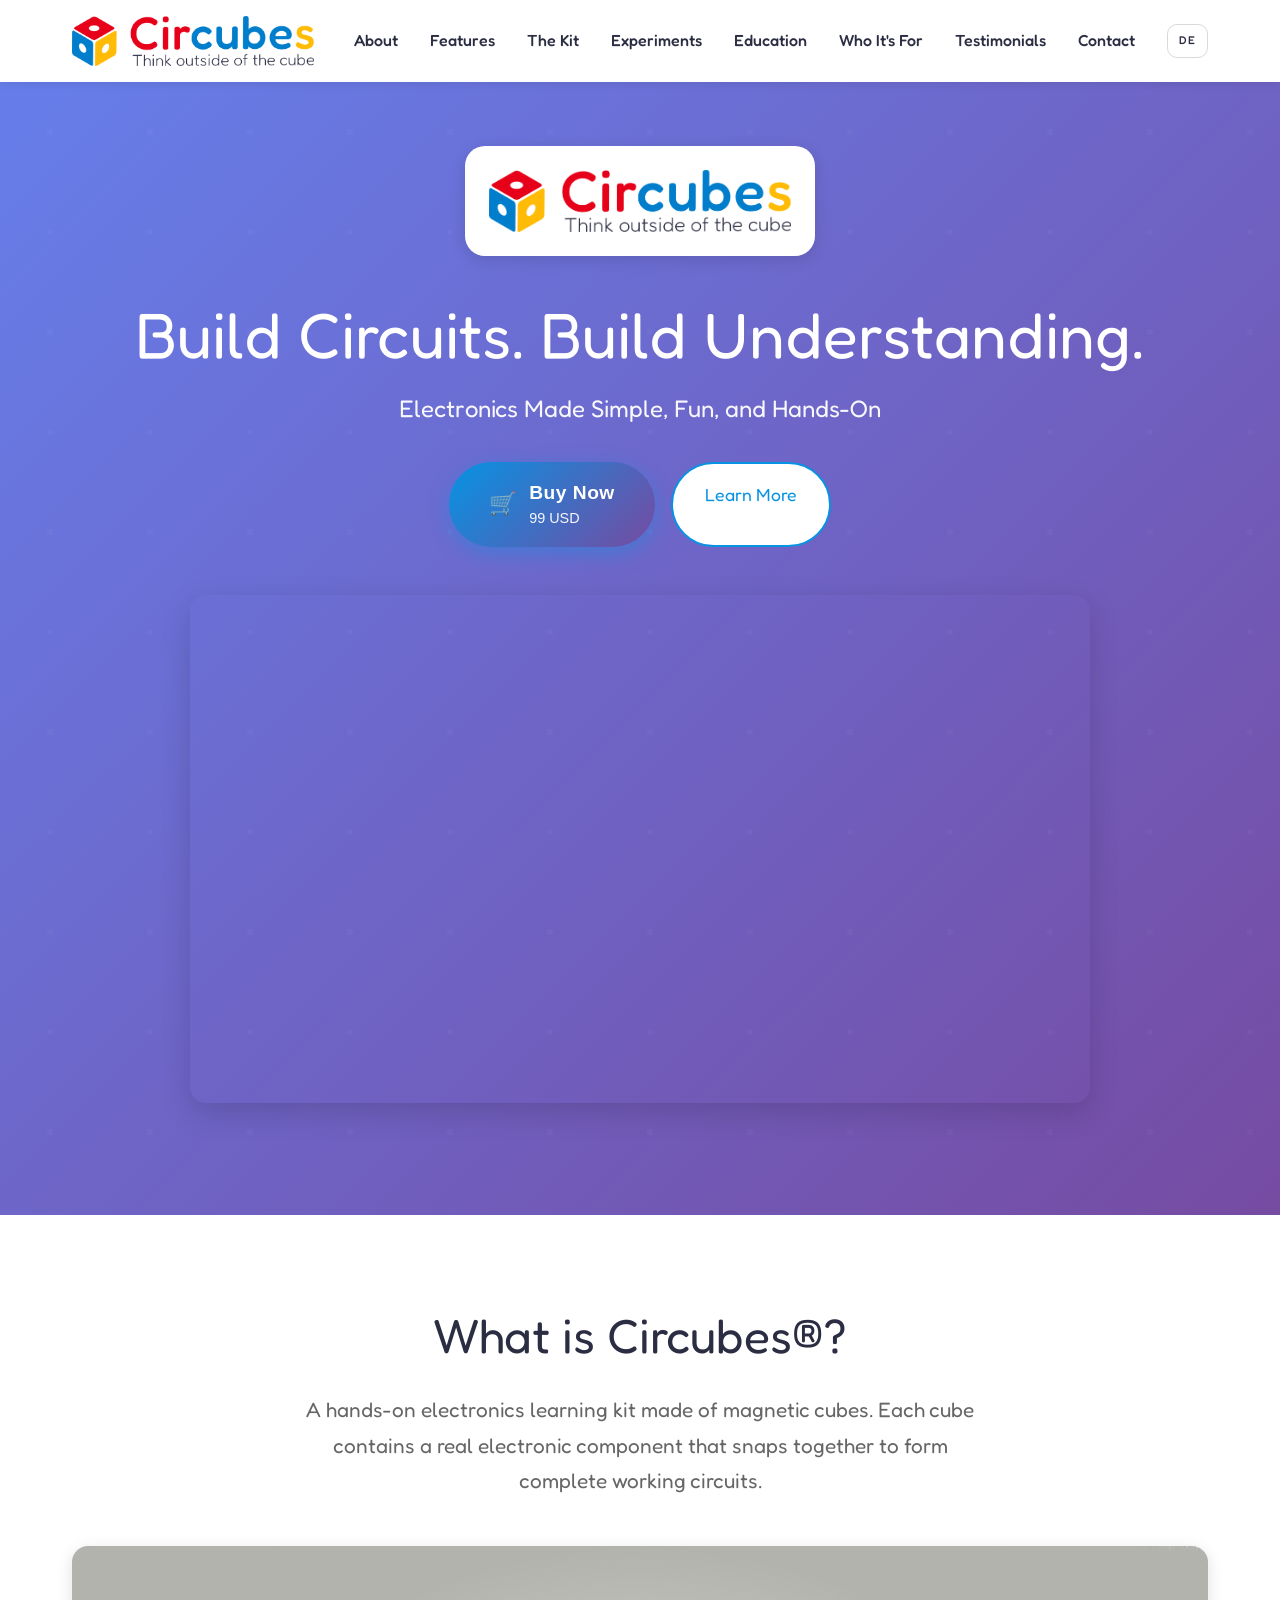
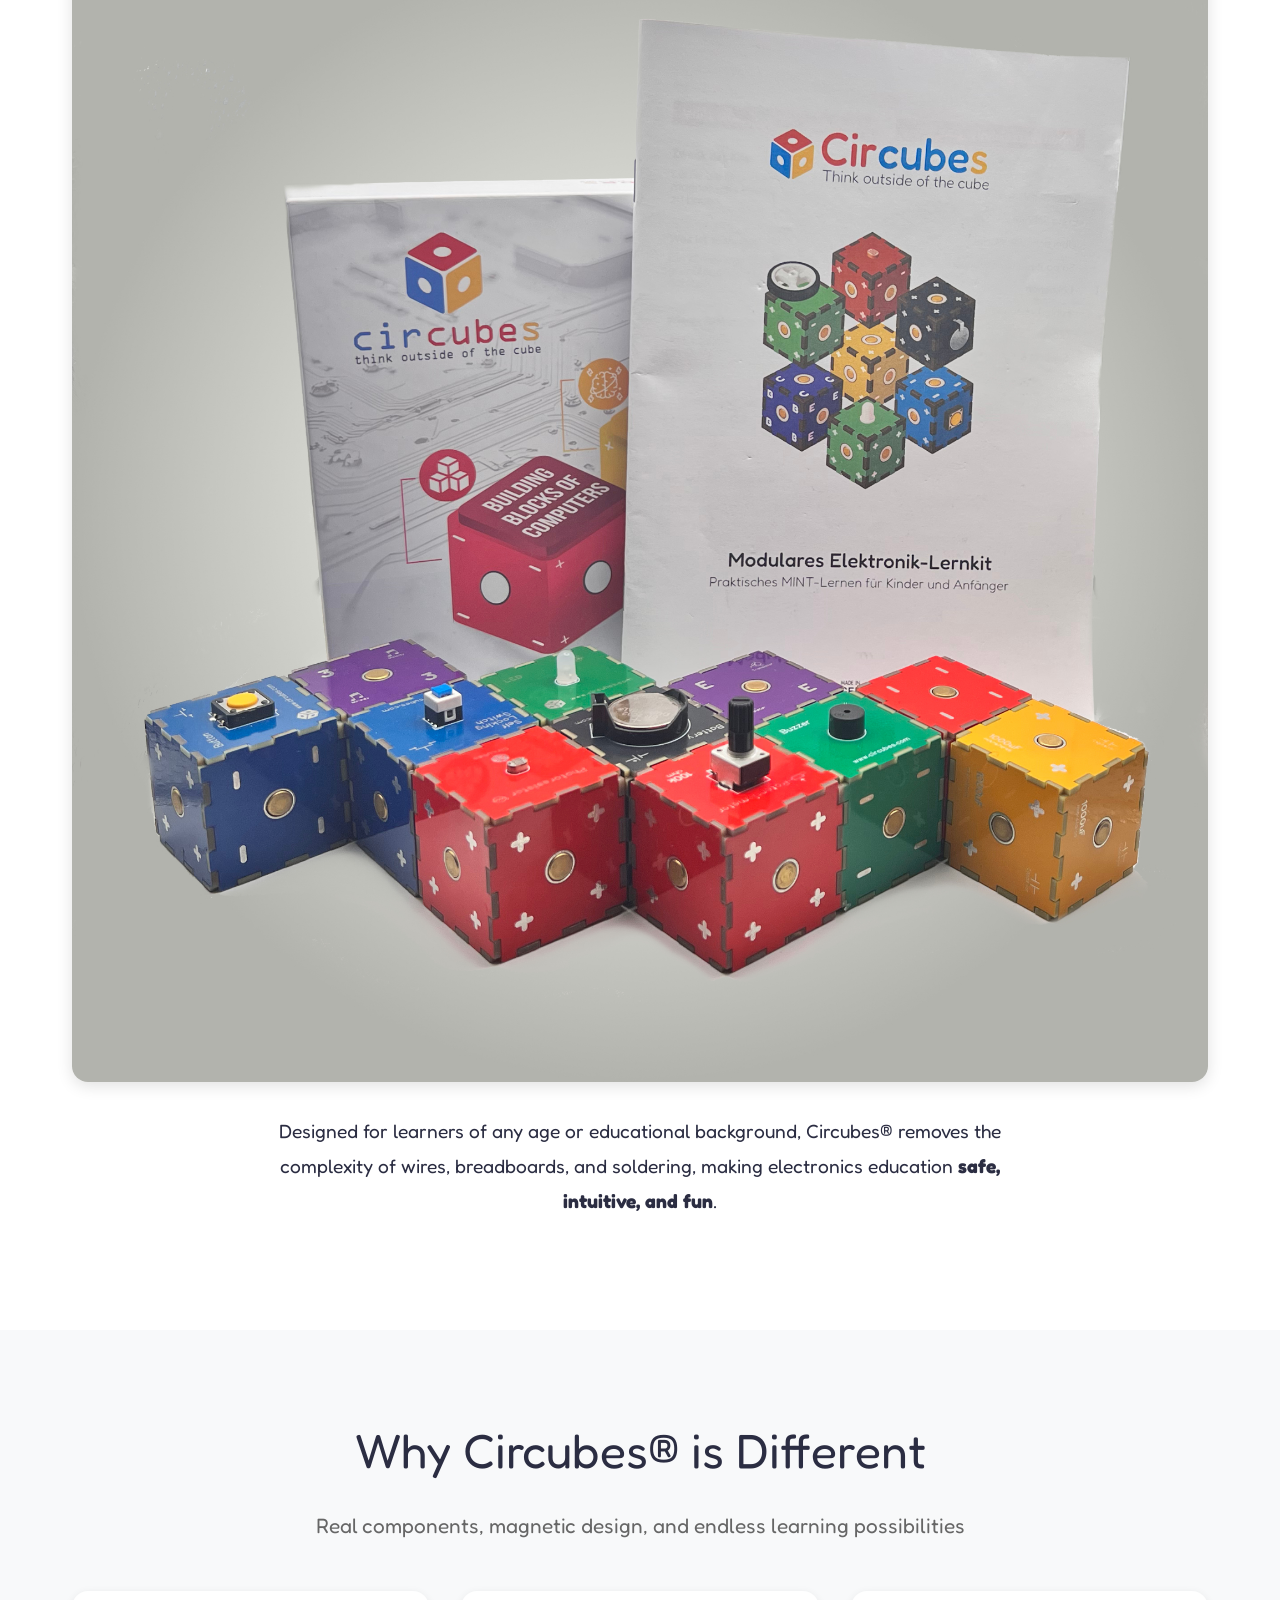
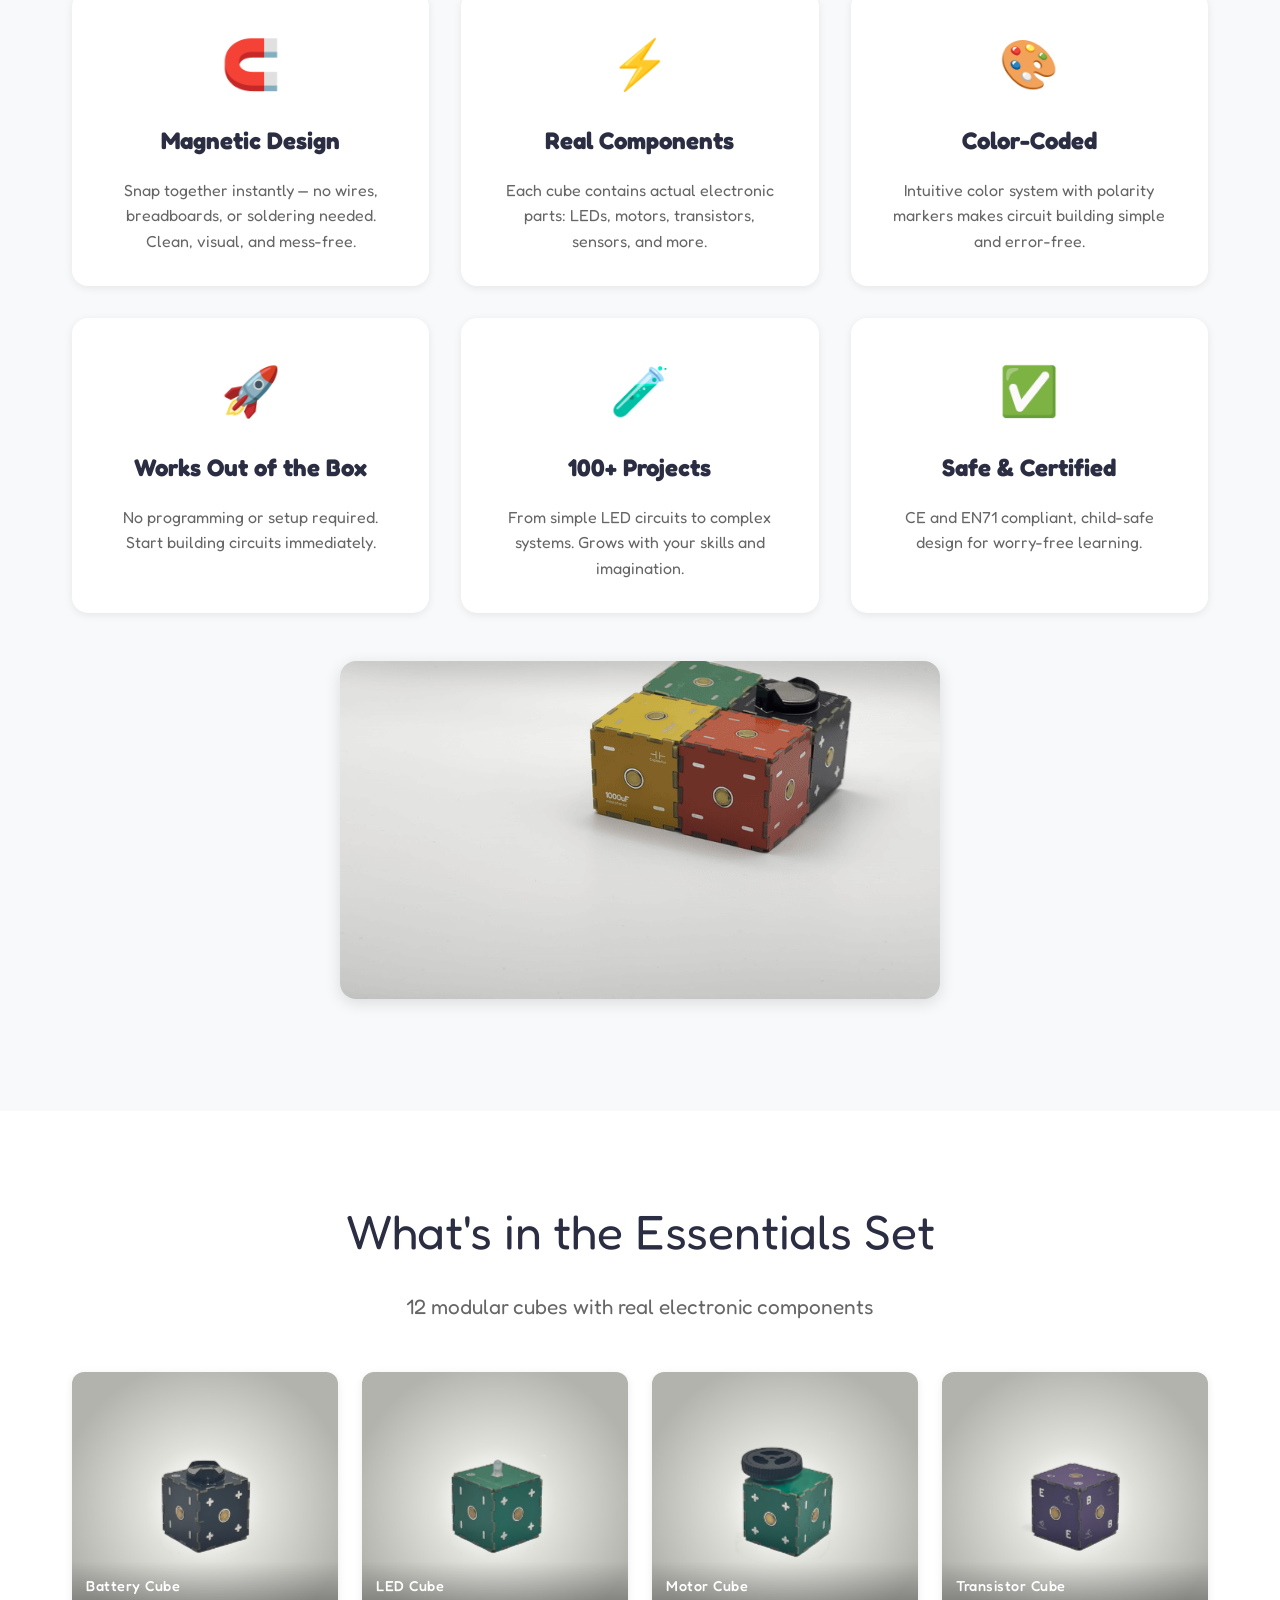
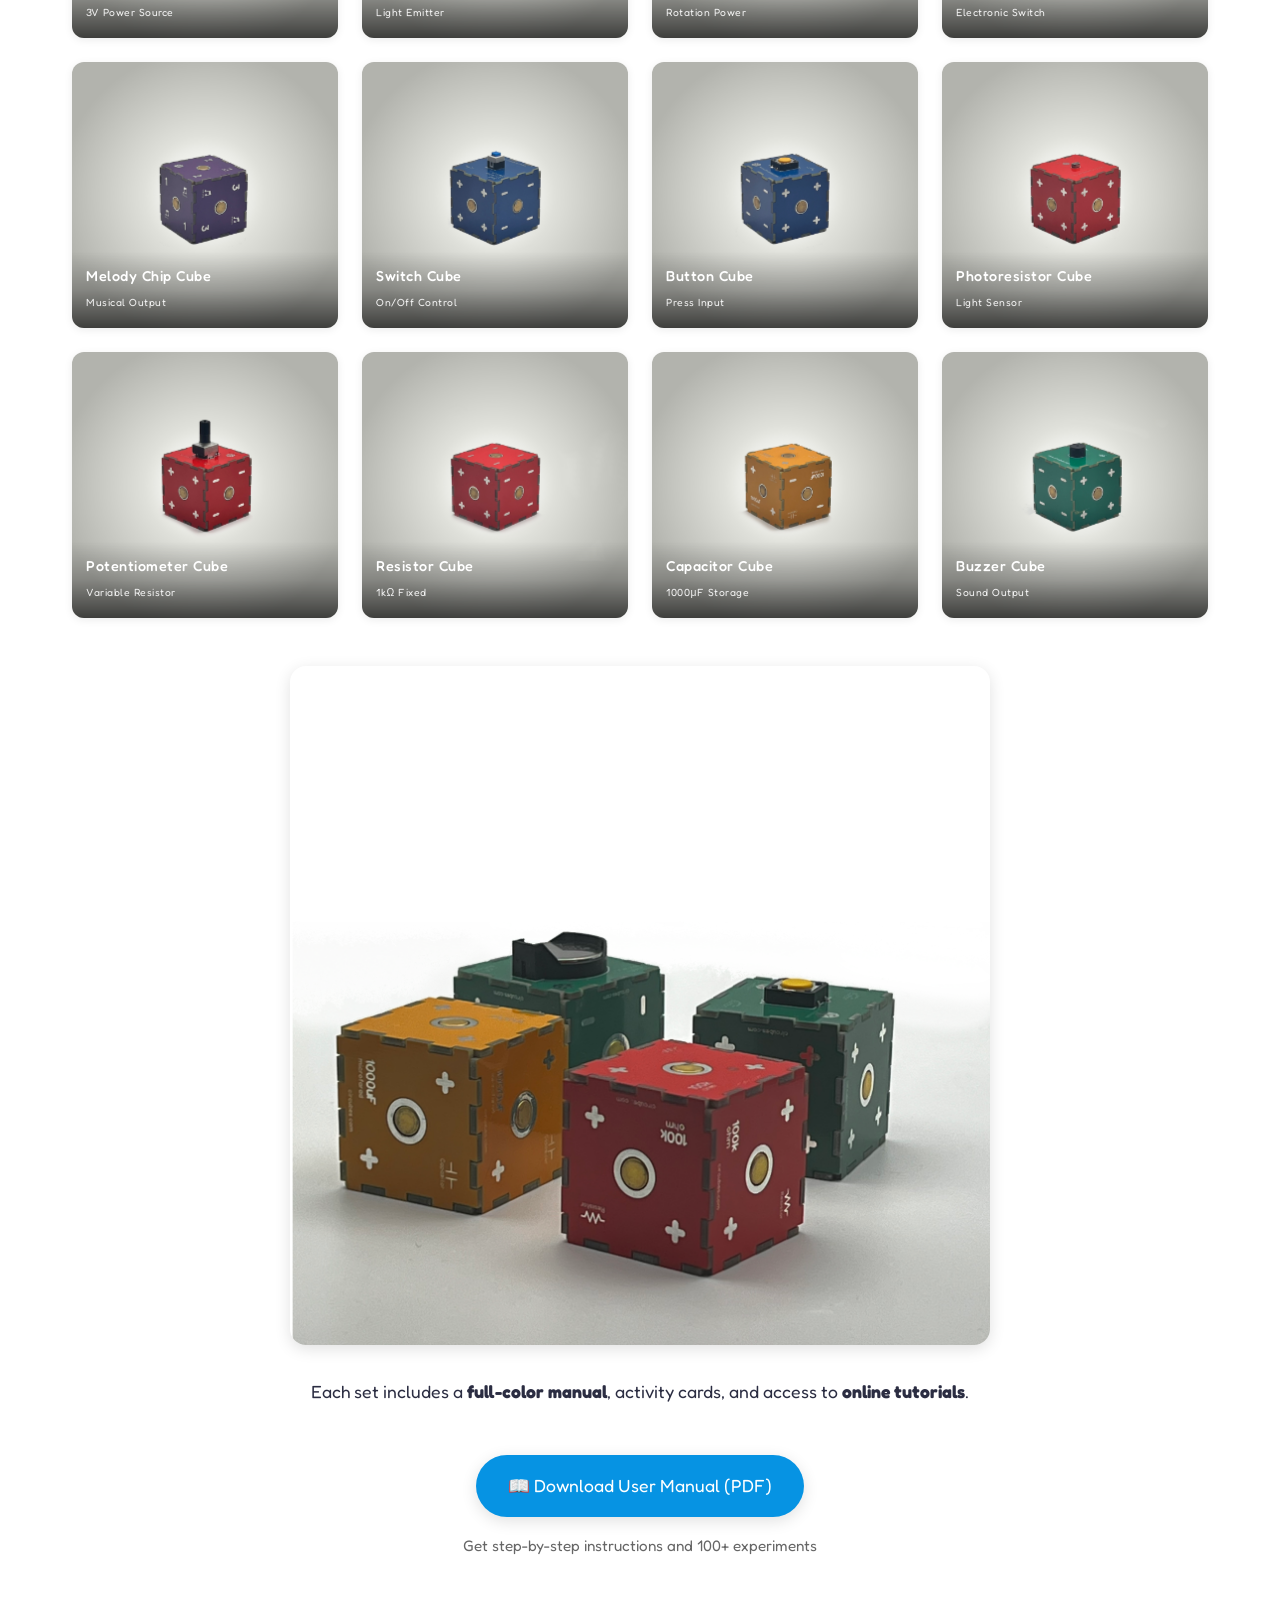
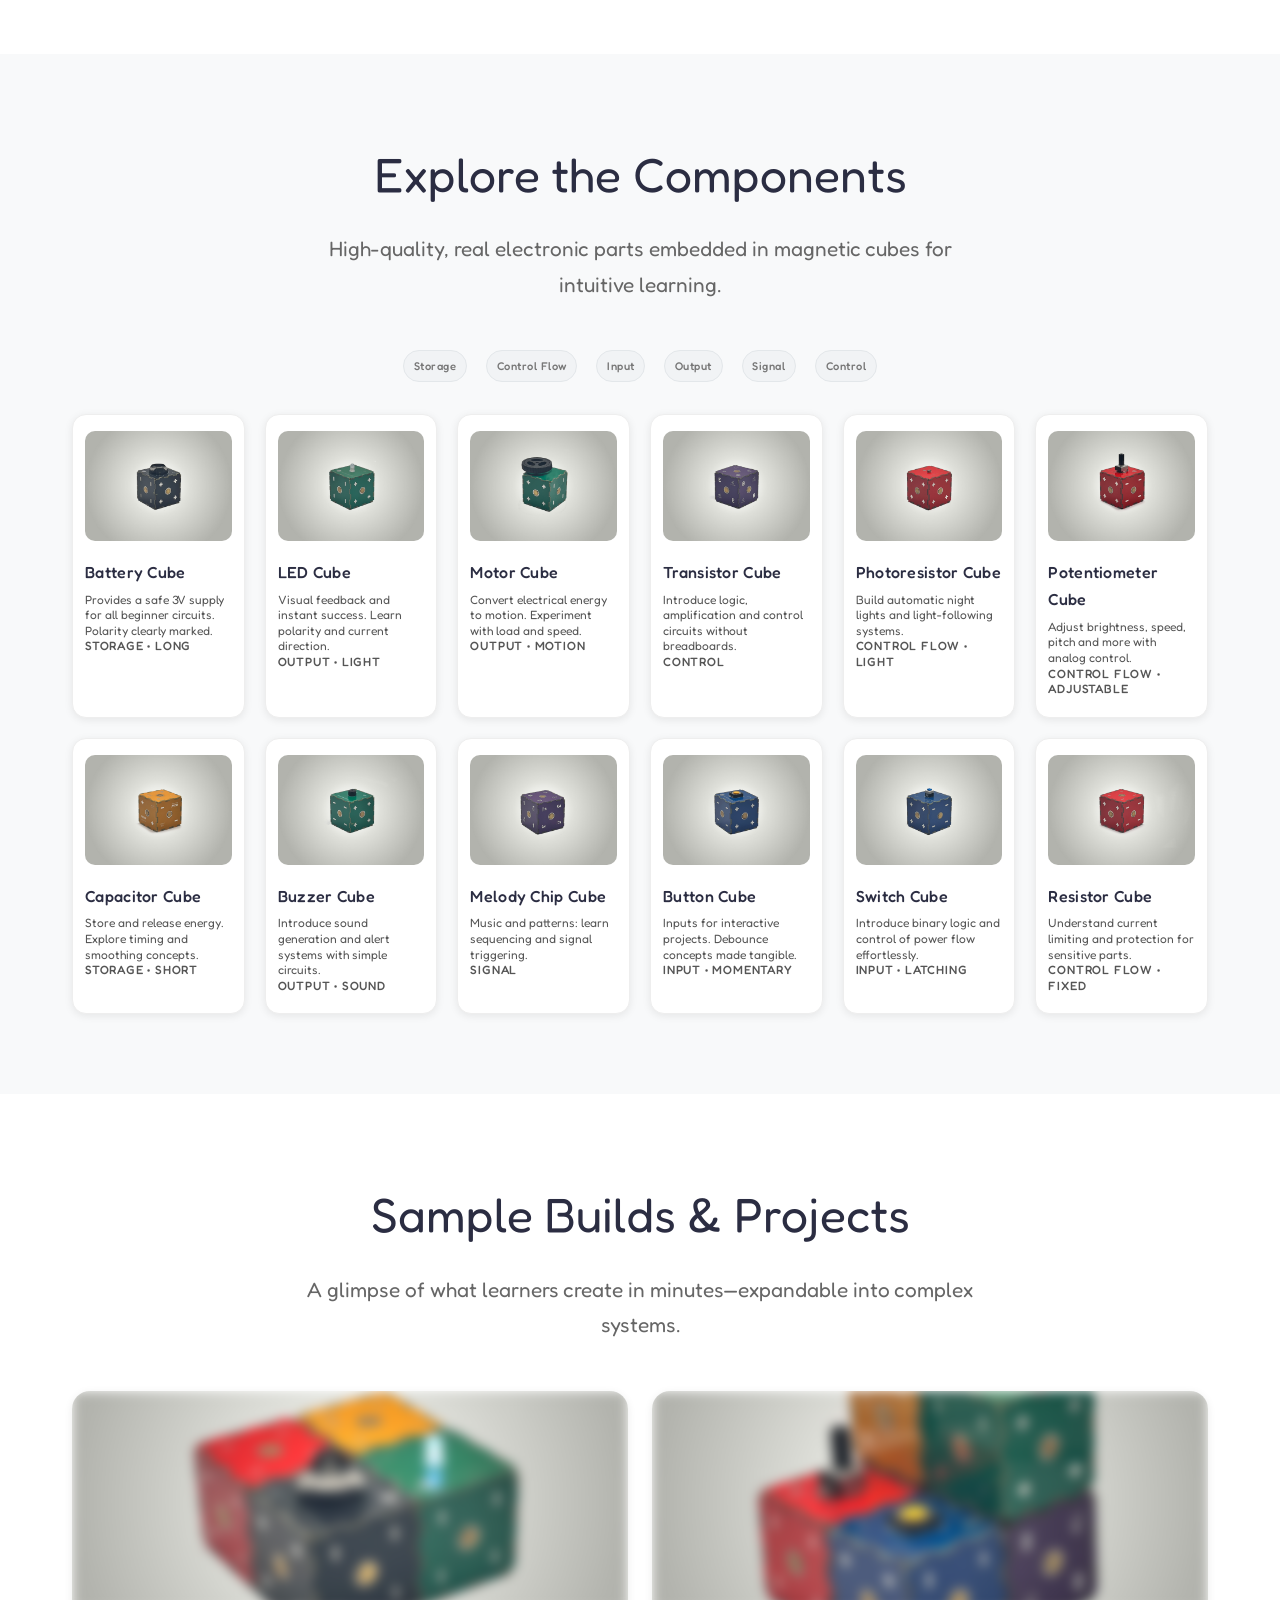
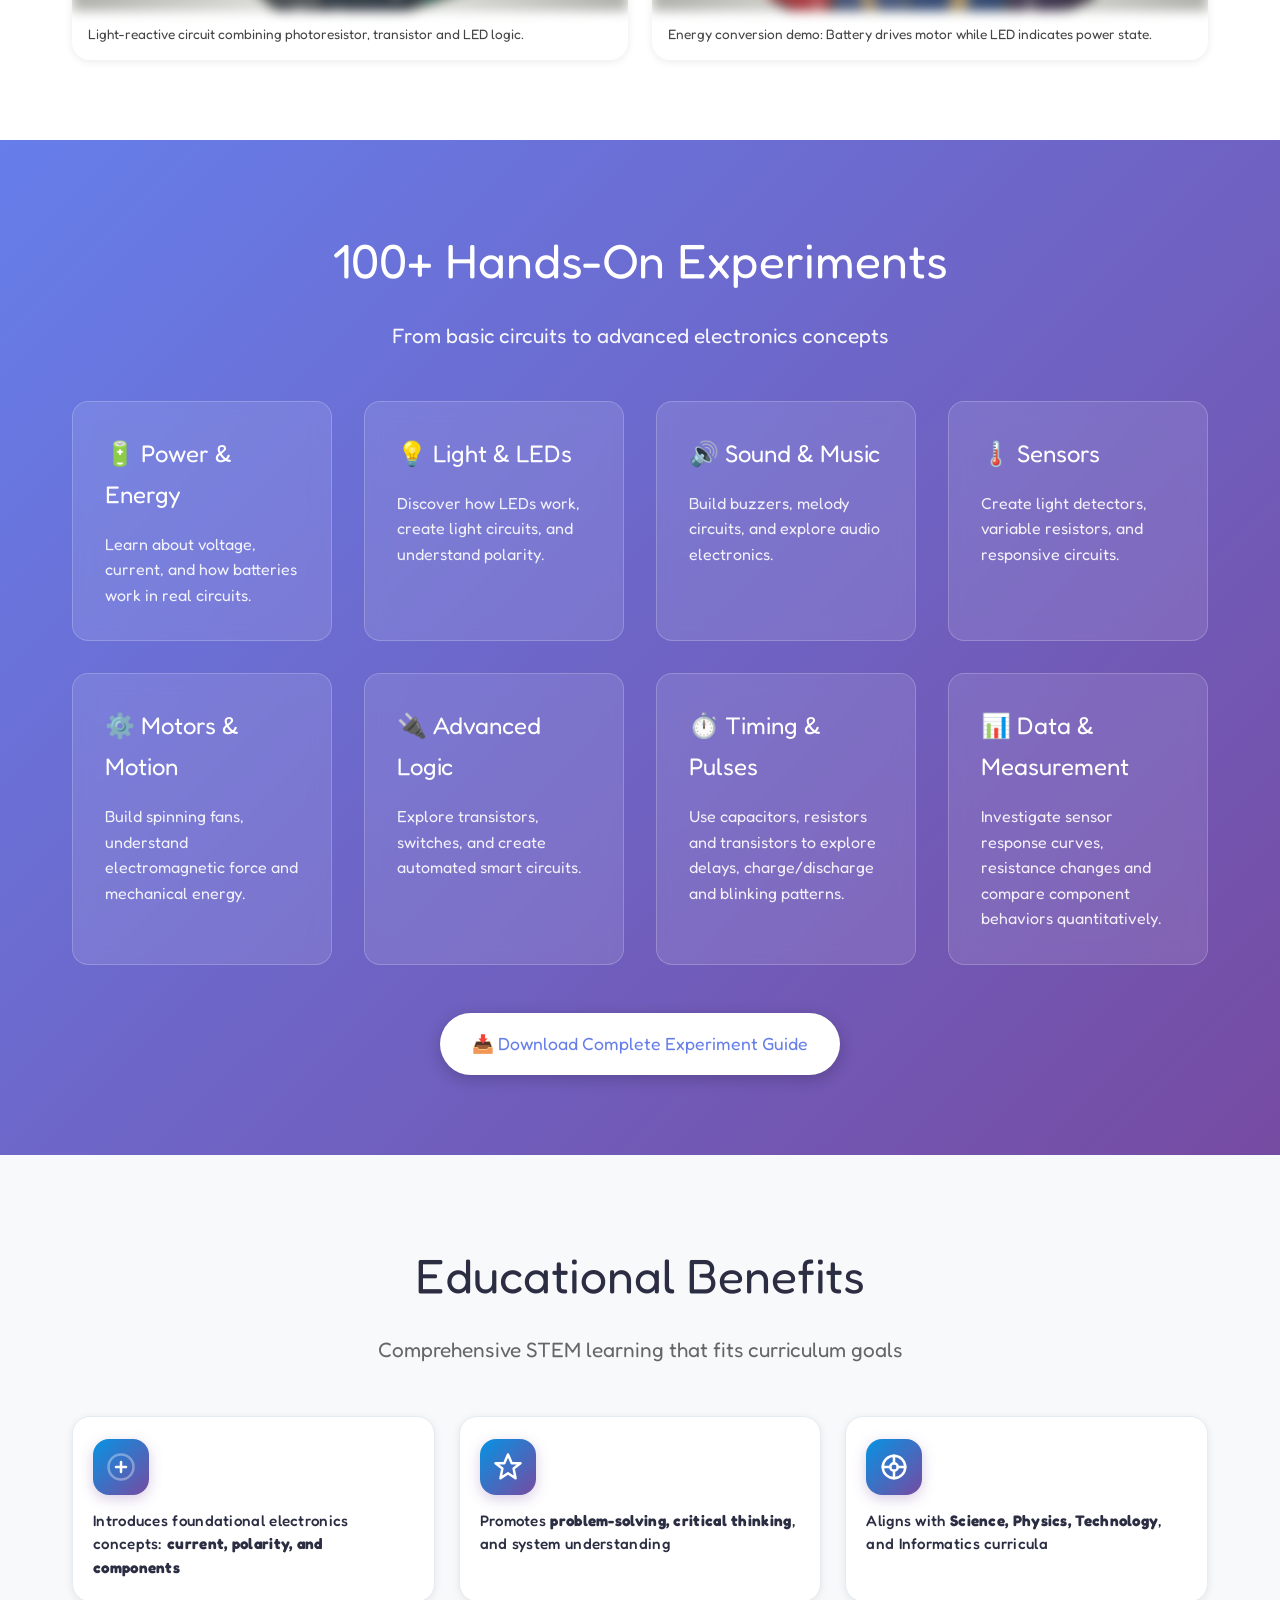
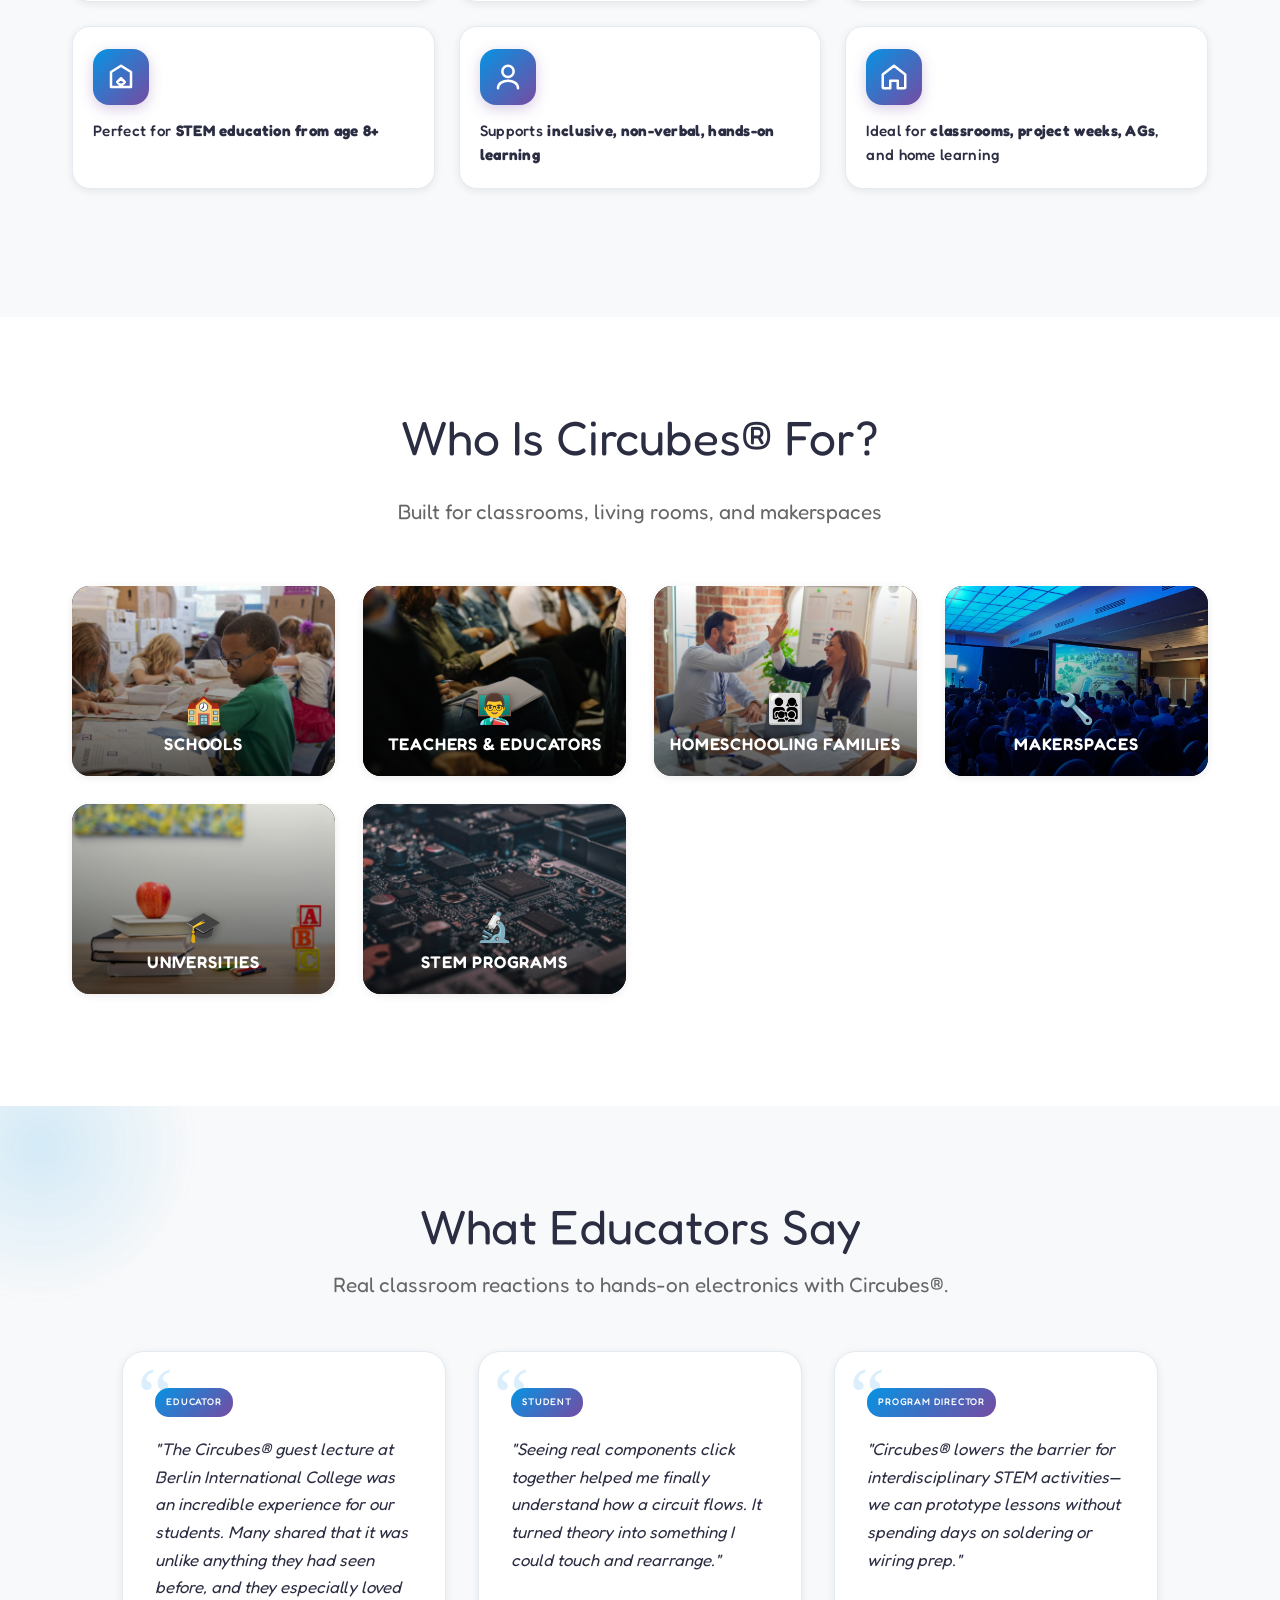
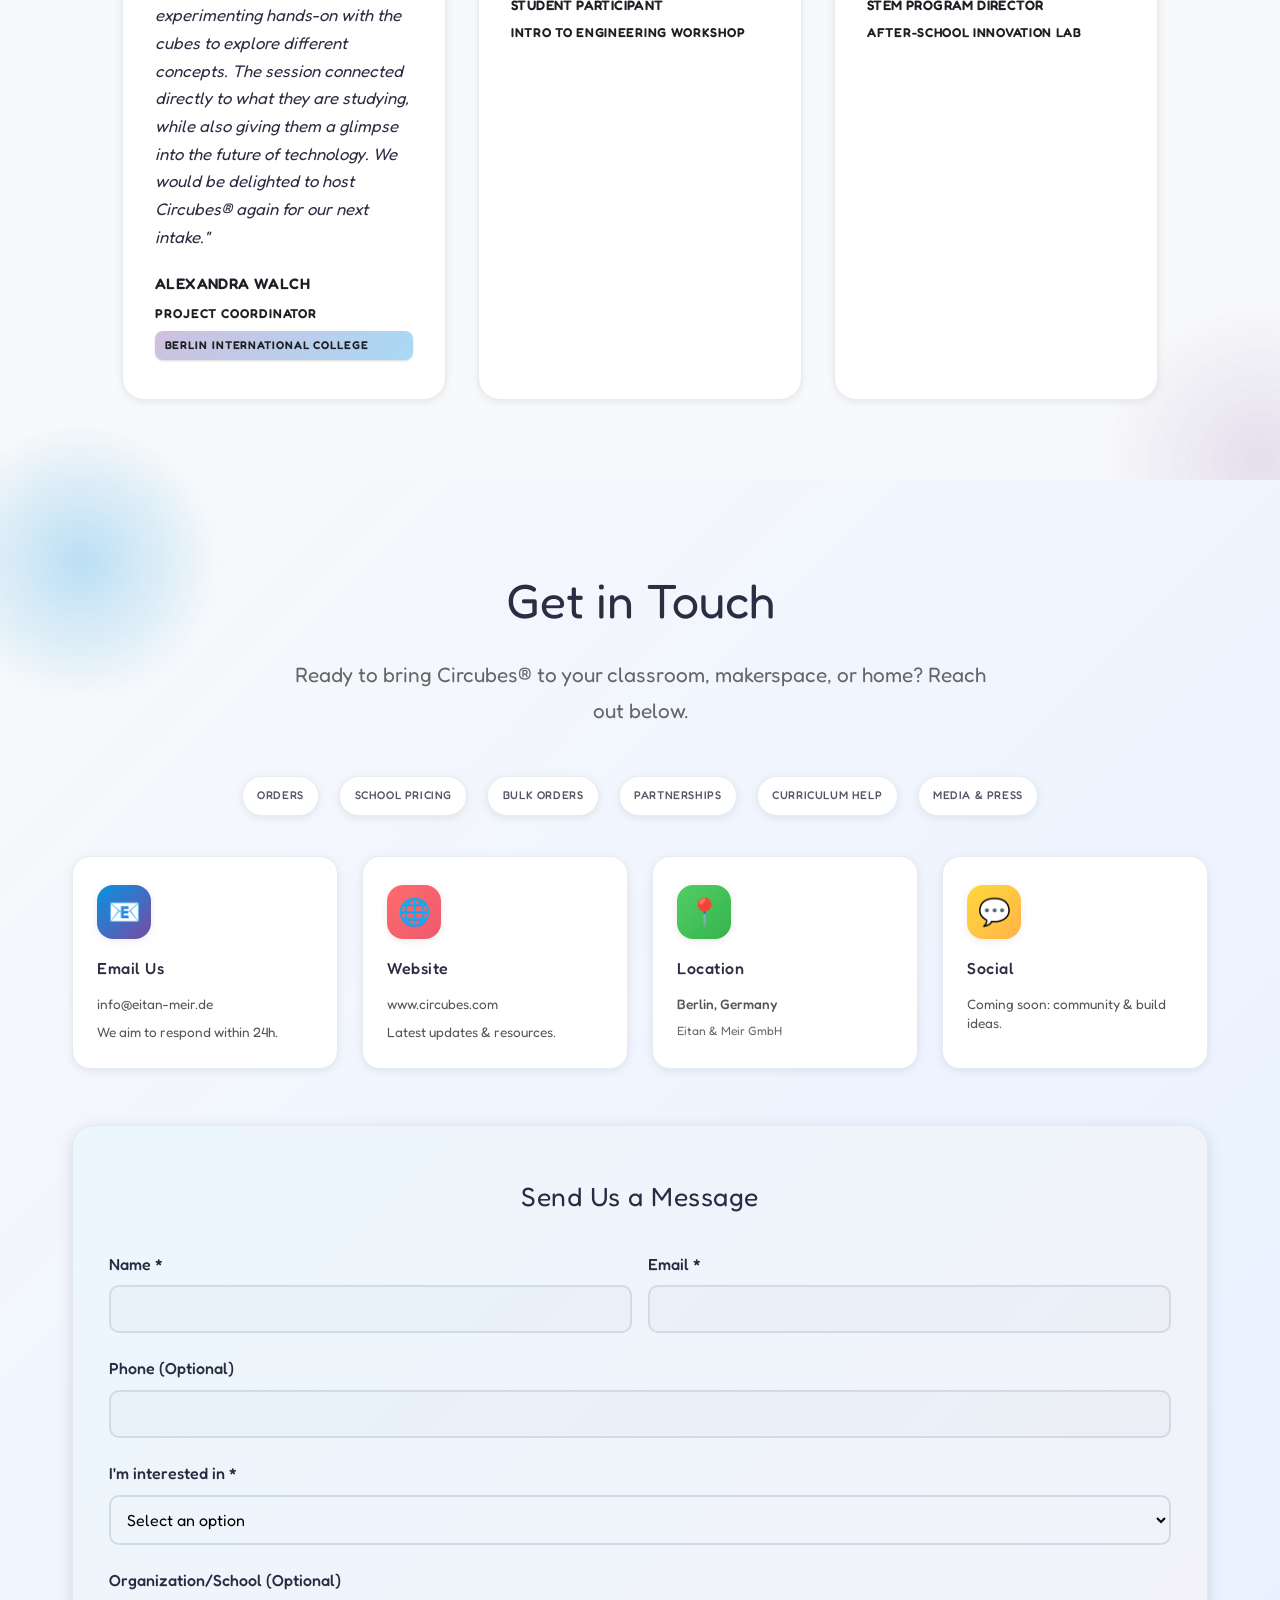
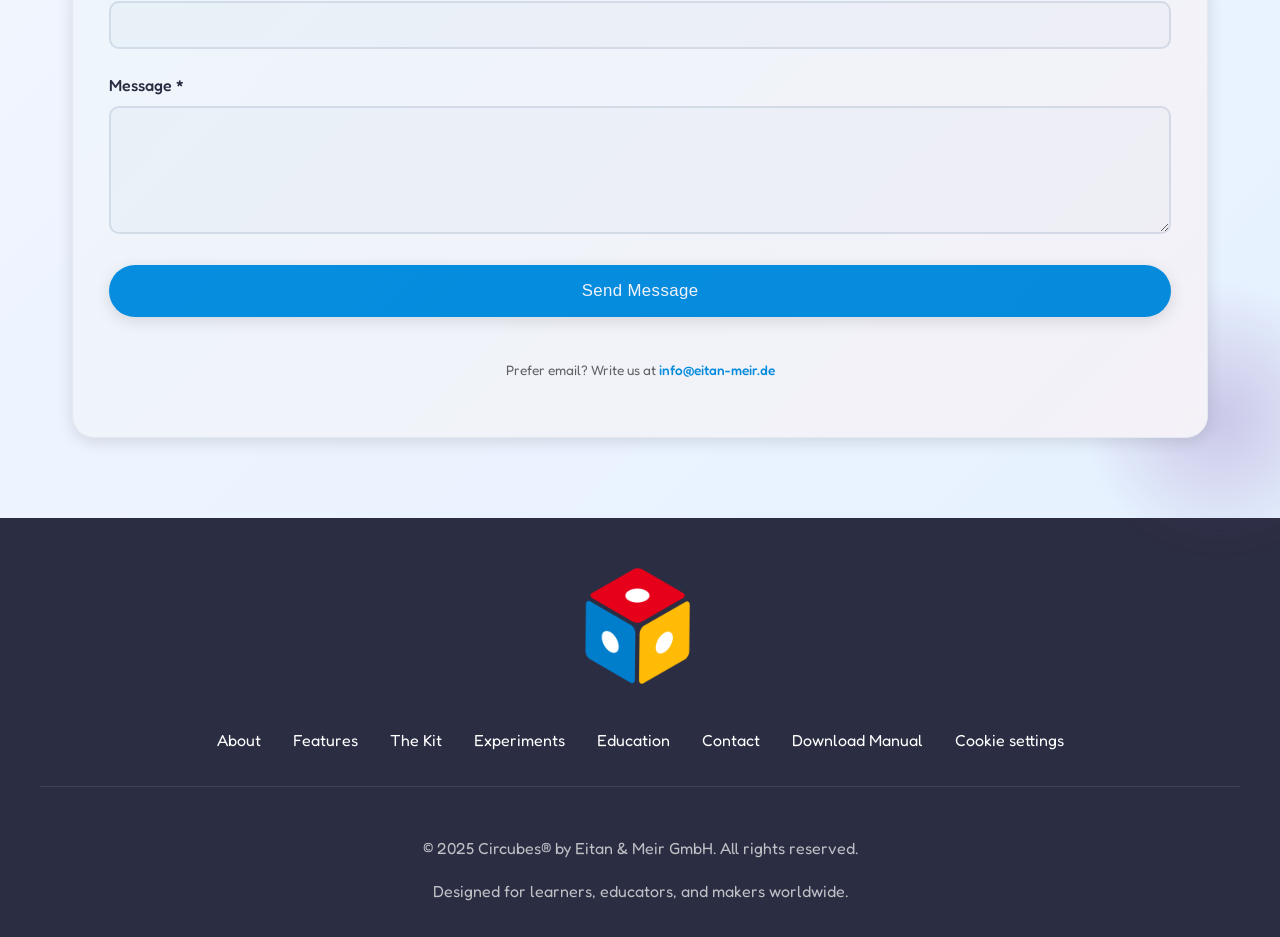
==== index.html @ 911e34e5 "cookies" ====
<!DOCTYPE html>
<html lang="en">

<head>
    <meta charset="UTF-8" />
    <meta name="viewport" content="width=device-width, initial-scale=1.0" />
    <meta name="description" content="Circubes® – Modular Electronics Learning Kit. Build circuits without wires or soldering. Perfect for STEM education, schools, and makers." />
    <title>Circubes® – Build Circuits. Build Understanding.</title>
    <script type="application/ld+json">
    {
      "@context": "https://schema.org",
      "@graph": [
        {
          "@type": "Organization",
          "@id": "https://www.circubes.com/#organization",
          "name": "Eitan & Meir GmbH",
          "url": "https://www.circubes.com/",
          "logo": {
            "@type": "ImageObject",
            "url": "https://www.circubes.com/logo_full_size.png",
            "width": "600",
            "height": "600"
          },
          "contactPoint": {
            "@type": "ContactPoint",
            "email": "info@eitan-meir.de",
            "contactType": "customer support"
          }
        },
        {
          "@type": "WebSite",
          "@id": "https://www.circubes.com/#website",
          "url": "https://www.circubes.com/",
          "name": "Circubes®",
          "description": "Modular Electronics Learning Kit. Build circuits without wires or soldering. Perfect for STEM education, schools, and makers.",
          "publisher": {
            "@id": "https://www.circubes.com/#organization"
          }
        },
        {
          "@type": "Product",
          "@id": "https://www.circubes.com/#mainproduct",
          "name": "Circubes® Essentials Set",
          "description": "A hands-on electronics learning kit made of 12 magnetic cubes. Each cube contains a real electronic component that snaps together to form complete working circuits. Safe, intuitive, and fun for all ages.",
          "image": [
            "https://www.circubes.com/img/hore.jpg",
            "https://www.circubes.com/img/battery.jpg",
            "https://www.circubes.com/img/led.jpg",
            "https://www.circubes.com/p2.png"
          ],
          "brand": {
            "@type": "Brand",
            "name": "Circubes®"
          },
          "offers": {
            "@type": "Offer",
            "url": "https://www.circubes.com/",
            "priceCurrency": "USD",
            "price": "99.00",
            "priceValidUntil": "2026-12-31",
            "availability": "https://schema.org/InStock",
            "itemCondition": "https://schema.org/NewCondition",
            "seller": {
              "@id": "https://www.circubes.com/#organization"
            },
            "shippingDetails": {
              "@type": "OfferShippingDetails",
              "shippingRate": {
                "@type": "MonetaryAmount",
                "value": "0",
                "currency": "USD"
              },
              "shippingDestination": [
                {
                  "@type": "DefinedRegion",
                  "addressCountry": "US"
                },
                {
                  "@type": "DefinedRegion",
                  "addressCountry": "DE"
                }
              ],
              "deliveryTime": {
                "@type": "ShippingDeliveryTime",
                "handlingTime": {
                  "@type": "QuantitativeValue",
                  "minValue": "0",
                  "maxValue": "2",
                  "unitCode": "DAY"
                },
                "transitTime": {
                  "@type": "QuantitativeValue",
                  "minValue": "3",
                  "maxValue": "7",
                  "unitCode": "DAY"
                }
              }
            },
            "hasMerchantReturnPolicy": {
              "@type": "MerchantReturnPolicy",
              "applicableCountry": "DE",
              "returnPolicyCategory": "https://schema.org/MerchantReturnFiniteReturnPeriod",
              "merchantReturnDays": 30,
              "returnMethod": "https://schema.org/ReturnByMail",
              "returnFees": "https://schema.org/FreeReturn"
            }
          },
          "aggregateRating": {
            "@type": "AggregateRating",
            "ratingValue": "5",
            "bestRating": "5",
            "ratingCount": "3"
          },
          "review": {
            "@type": "Review",
            "author": {
              "@type": "Person",
              "name": "Alexandra Walch"
            },
            "reviewRating": {
              "@type": "Rating",
              "ratingValue": "5",
              "bestRating": "5"
            },
            "reviewBody": "The Circubes® guest lecture at Berlin International College was an incredible experience for our students. Many shared that it was unlike anything they had seen before."
          },
          "category": "Educational Toy / Electronics Kit",
          "hasPart": [
            {
              "@type": "Thing",
              "name": "Battery Cube",
              "description": "3V Power Source for modular circuits.",
              "image": "https://www.circubes.com/img/battery.jpg"
            },
            {
              "@type": "Thing",
              "name": "LED Cube",
              "description": "Light emitting diode cube for visual feedback.",
              "image": "https://www.circubes.com/img/led.jpg"
            },
            {
              "@type": "Thing",
              "name": "Motor Cube",
              "description": "DC motor cube for motion experiments.",
              "image": "https://www.circubes.com/img/motor.jpg"
            },
            {
              "@type": "Thing",
              "name": "Transistor Cube",
              "description": "Electronic switch for logic and control.",
              "image": "https://www.circubes.com/img/transistor.jpg"
            },
            {
              "@type": "Thing",
              "name": "Melody Chip Cube",
              "description": "Integrated circuit for musical tones.",
              "image": "https://www.circubes.com/img/melody.jpg"
            },
            {
              "@type": "Thing",
              "name": "Switch Cube",
              "description": "Latching switch for power control.",
              "image": "https://www.circubes.com/img/switch.jpg"
            },
            {
              "@type": "Thing",
              "name": "Button Cube",
              "description": "Tactile momentary button for inputs.",
              "image": "https://www.circubes.com/img/button.jpg"
            },
            {
              "@type": "Thing",
              "name": "Photoresistor Cube",
              "description": "Light-dependent sensor for responsive circuits.",
              "image": "https://www.circubes.com/img/photoresistor.jpg"
            },
            {
              "@type": "Thing",
              "name": "Potentiometer Cube",
              "description": "Variable resistor for analog control.",
              "image": "https://www.circubes.com/img/potentiometer.jpg"
            },
            {
              "@type": "Thing",
              "name": "Resistor Cube",
              "description": "1kΩ fixed resistor for current limiting.",
              "image": "https://www.circubes.com/img/resistor.jpg"
            },
            {
              "@type": "Thing",
              "name": "Capacitor Cube",
              "description": "1000μF energy storage component.",
              "image": "https://www.circubes.com/img/capacitor.jpg"
            },
            {
              "@type": "Thing",
              "name": "Buzzer Cube",
              "description": "Acoustic signal output device.",
              "image": "https://www.circubes.com/img/buzzer.jpg"
            }
          ]
        }
      ]
    }
    </script>
    <link rel="preconnect" href="https://fonts.googleapis.com" />
    <link rel="preconnect" href="https://fonts.gstatic.com" crossorigin />
    <link href="https://fonts.googleapis.com/css2?family=Fredoka:wght@300..700&display=swap" rel="stylesheet">
    <style>
        /* Variables */
        :root {
            --color-primary: #0693e3;
            --color-secondary: #FF6B6B;
            --color-accent: #FFD93D;
            --color-success: #51CF66;
            --color-dark: #2b2d42;
            --color-light: #f8f9fa;
            --color-white: #ffffff;
            --font-main: "Fredoka", sans-serif;
            --shadow-sm: 0 2px 8px rgba(0, 0, 0, 0.08);
            --shadow-md: 0 4px 16px rgba(0, 0, 0, 0.12);
            --shadow-lg: 0 10px 30px rgba(0, 0, 0, 0.15);
            --transition: all 0.3s ease;
        }

        /* Base styles */
        * {
            box-sizing: border-box;
        }

        body {
            font-family: var(--font-main);
            margin: 0;
            padding: 0;
            background-color: var(--color-white);
            color: var(--color-dark);
            line-height: 1.7;
            scroll-behavior: smooth;
            font-weight: 400;
        }

        /* Navigation Bar */
        .navbar {
            background: var(--color-white);
            box-shadow: var(--shadow-sm);
            position: sticky;
            top: 0;
            z-index: 1000;
            padding: 1rem 0;
        }

        .navbar-container {
            max-width: 1200px;
            margin: 0 auto;
            padding: 0 2rem;
            display: flex;
            justify-content: space-between;
            align-items: center;
            flex-wrap: wrap;
        }

        .navbar-logo {
            height: 50px;
        }

        .navbar-menu {
            display: flex;
            gap: 2rem;
            align-items: center;
            flex-wrap: wrap;
        }

        .navbar-menu a {
            text-decoration: none;
            color: var(--color-dark);
            font-weight: 500;
            transition: var(--transition);
            font-size: 1rem;
        }

        .navbar-menu a:hover {
            color: var(--color-primary);
        }

        /* Hero Section */
        .hero {
            background: linear-gradient(135deg, #667eea 0%, #764ba2 100%);
            color: var(--color-white);
            padding: 4rem 2rem;
            text-align: center;
            position: relative;
            overflow: hidden;
        }

        .hero::before {
            content: '';
            position: absolute;
            top: 0;
            left: 0;
            right: 0;
            bottom: 0;
            background: url('data:image/svg+xml,<svg width="100" height="100" xmlns="http://www.w3.org/2000/svg"><circle cx="50" cy="50" r="3" fill="rgba(255,255,255,0.1)"/></svg>');
            opacity: 0.3;
        }

        .hero-content {
            max-width: 1200px;
            margin: 0 auto;
            position: relative;
            z-index: 1;
        }

        .hero-logo {
            max-width: 350px;
            margin: 0 auto 2rem;
            background: var(--color-white);
            padding: 1.5rem;
            border-radius: 20px;
            box-shadow: var(--shadow-md);
        }

        .hero h1 {
            font-size: clamp(2.5rem, 5vw, 4rem);
            font-weight: 400;
            margin: 0 0 1rem 0;
            line-height: 1.2;
        }

        .hero-tagline {
            font-size: clamp(1.2rem, 2.5vw, 1.5rem);
            font-weight: 400;
            margin: 0 0 2rem 0;
            opacity: 0.95;
        }

        .hero-video {
            max-width: 900px;
            margin: 3rem auto;
            border-radius: 16px;
            overflow: hidden;
            box-shadow: var(--shadow-lg);
        }

        .hero-video iframe {
            width: 100%;
            height: 500px;
            border: none;
        }

        /* CTA Buttons */
        .cta-buttons {
            display: flex;
            justify-content: center;
            gap: 1rem;
            margin: 2rem 0;
            flex-wrap: wrap;
        }

        .btn {
            display: inline-block;
            padding: 1rem 2rem;
            border-radius: 50px;
            font-weight: 400;
            text-decoration: none;
            transition: var(--transition);
            font-size: 1.1rem;
            cursor: pointer;
            border: none;
        }

        .btn-primary {
            background: var(--color-primary);
            color: var(--color-white);
            box-shadow: var(--shadow-md);
        }

        .btn-primary:hover {
            background: #0577c5;
            transform: translateY(-2px);
            box-shadow: var(--shadow-lg);
        }

        .btn-primary:disabled {
            opacity: 0.7;
            cursor: not-allowed;
            transform: none;
        }

        /* Enhanced Buy Now Button */
        .btn-buy-now {
            background: linear-gradient(135deg, var(--color-primary), #764ba2);
            color: var(--color-white);
            padding: 1.2rem 2.5rem;
            font-size: 1.2rem;
            font-weight: 500;
            box-shadow: 0 6px 20px rgba(6, 147, 227, 0.4);
            position: relative;
            overflow: hidden;
            display: inline-flex;
            align-items: center;
            gap: 0.75rem;
        }

        .btn-buy-now::before {
            content: '';
            position: absolute;
            top: 0;
            left: -100%;
            width: 100%;
            height: 100%;
            background: linear-gradient(90deg, transparent, rgba(255, 255, 255, 0.2), transparent);
            transition: left 0.5s;
        }

        .btn-buy-now:hover::before {
            left: 100%;
        }

        .btn-buy-now:hover {
            background: linear-gradient(135deg, #0577c5, #5a3d85);
            transform: translateY(-3px);
            box-shadow: 0 8px 25px rgba(6, 147, 227, 0.5);
        }

        .btn-buy-now:active {
            transform: translateY(-1px);
        }

        .btn-buy-now .btn-icon {
            font-size: 1.4rem;
            line-height: 1;
        }

        .btn-buy-now .btn-text {
            display: flex;
            flex-direction: column;
            align-items: flex-start;
            line-height: 1.3;
        }

        .btn-buy-now .btn-main-text {
            font-size: 1.2rem;
            font-weight: 600;
            letter-spacing: 0.5px;
        }

        .btn-buy-now .btn-price {
            font-size: 0.9rem;
            opacity: 0.95;
            font-weight: 400;
            margin-top: 0.15rem;
        }

        .btn-secondary {
            background: var(--color-white);
            color: var(--color-primary);
            border: 2px solid var(--color-primary);
        }

        .btn-secondary:hover {
            background: var(--color-primary);
            color: var(--color-white);
            transform: translateY(-2px);
        }

        /* Container */
        .container {
            max-width: 1200px;
            margin: 0 auto;
            padding: 0 2rem;
        }

        /* Section Styles */
        section {
            padding: 5rem 2rem;
            scroll-margin-top: 80px;
        }

        .section-alt {
            background: var(--color-light);
        }

        .section-heading {
            font-size: clamp(2rem, 4vw, 3rem);
            font-weight: 400;
            margin: 0 0 1rem 0;
            text-align: center;
            color: var(--color-dark);
        }

        .section-subheading {
            font-size: clamp(1.1rem, 2vw, 1.3rem);
            text-align: center;
            color: #666;
            margin: 0 auto 3rem;
            max-width: 700px;
        }

        /* Feature Grid */
        .feature-grid {
            display: grid;
            grid-template-columns: repeat(auto-fit, minmax(280px, 1fr));
            gap: 2rem;
            margin: 3rem 0;
        }

        .feature-card {
            background: var(--color-white);
            padding: 2rem;
            border-radius: 16px;
            box-shadow: var(--shadow-sm);
            transition: var(--transition);
            text-align: center;
        }

        .feature-card:hover {
            transform: translateY(-5px);
            box-shadow: var(--shadow-md);
        }

        .feature-icon {
            font-size: 3rem;
            margin-bottom: 1rem;
        }

        .feature-card h3 {
            font-size: 1.5rem;
            margin: 0 0 1rem 0;
            color: var(--color-dark);
        }

        .feature-card p {
            color: #666;
            line-height: 1.6;
            margin: 0;
        }

        /* Image Styles */
        .featured-image {
            max-width: 100%;
            height: auto;
            border-radius: 16px;
            box-shadow: var(--shadow-md);
            margin: 2rem auto;
            display: block;
        }

        /* Kit Contents */
        .kit-grid {
            display: grid;
            grid-template-columns: repeat(auto-fit, minmax(200px, 1fr));
            gap: 1.5rem;
            margin: 3rem 0;
        }
        /* Force 4 columns (=> 3 rows for 12 items) on wide screens */
        @media (min-width: 1200px) {
            .kit-grid {
                grid-template-columns: repeat(4, 1fr);
            }
        }

        .kit-item {
            background: var(--color-white);
            padding: 0;
            border-radius: 12px;
            box-shadow: var(--shadow-sm);
            text-align: center;
            transition: var(--transition);
            position: relative;
            overflow: hidden;
        }

        .kit-item:hover {
            transform: scale(1.05);
            box-shadow: var(--shadow-md);
        }

        .kit-item-icon {
            font-size: 2.5rem;
            margin-bottom: 0.5rem;
        }

        .kit-item-name {
            font-weight: 400;
            color: var(--color-dark);
        }

        .kit-item img {
            width: 100%;
            height: 100%;
            object-fit: cover;
            display: block;
            border-radius: inherit;
            margin: 0;
            box-shadow: none;
            transition: transform 0.6s ease;
            transform: scale(1.1); /* modest 10% baseline enlargement for subtle depth */
            will-change: transform;
        }
        .kit-item:hover img {
            transform: scale(1.18); /* maintain ~8% additional zoom on hover */
        }
        .kit-item-overlay {
            position: absolute;
            left: 0;
            right: 0;
            bottom: 0;
            padding: 0.75rem 0.9rem 1rem;
            background: linear-gradient(to top, rgba(0,0,0,0.65), rgba(0,0,0,0.25), rgba(0,0,0,0));
            color: #fff;
            text-align: left;
        }
        .kit-item-name {
            font-weight: 500;
            color: #fff;
            font-size: 0.9rem;
            letter-spacing: 0.5px;
            margin: 0;
        }
        .kit-item-desc {
            font-size: 0.65rem;
            margin: 0.35rem 0 0;
            opacity: 0.9;
            letter-spacing: 0.5px;
        }

        /* Component Gallery */
        .component-gallery-grid {
            display: grid;
            grid-template-columns: repeat(auto-fit, minmax(160px, 1fr));
            gap: 1.25rem;
            margin-top: 2rem;
        }

        .component-card {
            background: var(--color-white);
            border: 1px solid #eee;
            border-radius: 14px;
            padding: 1rem 0.75rem 1.25rem;
            box-shadow: var(--shadow-sm);
            transition: var(--transition);
            position: relative;
            overflow: hidden;
        }

        .component-card:hover {
            transform: translateY(-6px);
            box-shadow: var(--shadow-md);
        }

        .component-card img {
            width: 100%;
            height: 110px;
            object-fit: cover;
            border-radius: 10px;
            margin-bottom: 0.6rem;
        }

        .component-card h4 {
            margin: 0 0 0.35rem 0;
            font-size: 1rem;
            font-weight: 500;
            letter-spacing: 0.3px;
        }

        .component-card p {
            margin: 0;
            font-size: 0.75rem;
            line-height: 1.3;
            color: #555;
        }
        .component-tags {
            margin: 0.35rem 0 0;
            font-size: 0.65rem;
            letter-spacing: 0.8px;
            text-transform: uppercase;
            color: #888;
            font-weight: 500;
        }
        .taxonomy-legend {
            display: flex;
            flex-wrap: wrap;
            gap: 0.6rem 1.2rem;
            justify-content: center;
            margin: 1.5rem auto 0;
            font-size: 0.7rem;
            letter-spacing: 0.5px;
            color: #777;
            max-width: 800px;
        }
        .taxonomy-legend span {
            background: #f1f3f5;
            padding: 0.35rem 0.6rem;
            border-radius: 20px;
            border: 1px solid #e3e7ea;
            font-weight: 500;
        }

        /* Sample Builds Gallery */
        .builds-gallery {
            display: grid;
            grid-template-columns: repeat(auto-fit, minmax(300px, 1fr));
            gap: 1.5rem;
            margin-top: 2.5rem;
        }

        .builds-gallery figure {
            margin: 0;
            background: var(--color-white);
            border-radius: 18px;
            box-shadow: var(--shadow-sm);
            overflow: hidden;
            position: relative;
            display: flex;
            flex-direction: column;
        }

        .builds-gallery img {
            width: 100%;
            height: 220px;
            object-fit: cover;
            display: block;
            filter: blur(6px); /* persistent blur for showcase */
            transition: filter 0.35s ease;
        }

        .builds-gallery figcaption {
            padding: 0.9rem 1rem 1rem;
            font-size: 0.85rem;
            color: #444;
            line-height: 1.4;
        }

        /* Override lazy states: keep blurred appearance */
        .lazy-blur { filter: blur(6px); }
        .lazy-loaded { filter: blur(6px); }
        /* Optional hover reveal */
        .builds-gallery figure:hover img { filter: blur(0); }

        /* Benefits List */
        .benefits-list {
            display: grid;
            /* Exactly 2 rows (6 items => 3 columns) on large screens */
            grid-template-columns: repeat(3, 1fr);
            gap: 1.5rem;
            margin: 3rem 0;
        }

        .benefit-item {
            position: relative;
            display: flex;
            flex-direction: column;
            gap: 0.85rem;
            padding: 1.4rem 1.25rem 1.35rem;
            background: #ffffff;
            border: 1px solid #e4ebf3;
            border-radius: 18px;
            box-shadow: var(--shadow-sm);
            transition: var(--transition);
            overflow: hidden;
        }

        .benefit-icon {
            width: 56px;
            height: 56px;
            border-radius: 16px;
            background: linear-gradient(135deg, var(--color-primary), #764ba2);
            display: flex;
            align-items: center;
            justify-content: center;
            color: #fff;
            box-shadow: 0 4px 14px rgba(118,75,162,0.28);
            flex-shrink: 0;
            position: relative;
        }
        .benefit-icon svg { width: 30px; height: 30px; display: block; }

        .benefit-text {
            font-size: 0.95rem;
            line-height: 1.55;
            color: #2b2d42;
            font-weight: 500;
            letter-spacing: 0.3px;
        }
        .benefit-item::before {
            content: "";
            position: absolute;
            inset: 0;
            background: linear-gradient(135deg, rgba(6,147,227,0.08), rgba(118,75,162,0.08));
            opacity: 0;
            transition: var(--transition);
            pointer-events: none;
        }
        .benefit-item:hover::before { opacity: 1; }
        .benefit-item:hover { transform: translateY(-6px); box-shadow: var(--shadow-md); }
        .benefit-item:focus-within { outline: 2px solid var(--color-primary); outline-offset: 2px; }
        /* Responsive adjustments for benefits explicit 3x2 layout */
        @media (max-width: 960px){
            .benefits-list { grid-template-columns: repeat(2, 1fr); }
        }
        @media (max-width: 640px){
            .benefits-list { grid-template-columns: 1fr; }
            .benefit-item { padding: 1.15rem 1rem 1.1rem; }
            .benefit-text { font-size: 0.9rem; }
            .benefit-icon { width: 48px; height: 48px; }
            .benefit-icon svg { width: 26px; height: 26px; }
        }

        /* Target Audience (Enhanced Cards) */
        .audience-grid {
            display: grid;
            grid-template-columns: repeat(auto-fit, minmax(240px, 1fr));
            gap: 1.75rem;
            margin: 3.5rem 0 2rem;
        }
        .audience-card {
            position: relative;
            border-radius: 18px;
            overflow: hidden;
            background: #111;
            box-shadow: var(--shadow-sm);
            isolation: isolate;
            transition: var(--transition);
        }
        .audience-card img {
            width: 100%;
            height: 170px;
            object-fit: cover;
            display: block; 
            transition: var(--transition);
        }
        .audience-card .audience-overlay {
            position: absolute;
            inset: 0;
            display: flex;
            flex-direction: column;
            align-items: center;
            justify-content: flex-end;
            padding: 1.1rem 1rem 1.05rem;
            background: linear-gradient(to top, rgba(0,0,0,0.65), rgba(0,0,0,0.25) 55%, rgba(0,0,0,0));
            color: #fff;
            text-align: center;
            gap: 0.4rem;
        }
        .audience-icon {
            font-size: 1.85rem;
            line-height: 1;
            filter: drop-shadow(0 2px 4px rgba(0,0,0,0.4));
        }
        .audience-title {
            font-size: 1.05rem;
            letter-spacing: 0.8px;
            font-weight: 600;
            text-transform: uppercase;
            margin: 0;
        }
        .audience-card:hover img { filter: brightness(0.82) saturate(1.25); transform: scale(1.04); }
        .audience-card:hover { box-shadow: var(--shadow-md); transform: translateY(-6px); }
        @media (min-width: 1200px){ .audience-card img { height: 190px; } }
        @media (max-width: 640px){ .audience-card img { height: 150px; } .audience-title { font-size: 0.95rem; } }

        /* Testimonial */
        .testimonial {
            background: var(--color-white);
            padding: 3rem;
            border-radius: 16px;
            box-shadow: var(--shadow-md);
            margin: 3rem auto;
            max-width: 900px;
            border-left: 5px solid var(--color-primary);
        }

        .testimonial-text {
            font-size: 1.2rem;
            line-height: 1.8;
            color: var(--color-dark);
            margin-bottom: 2rem;
            font-style: italic;
        }

        .testimonial-author {
            display: flex;
            align-items: center;
            gap: 1rem;
        }

        .testimonial-name {
            font-weight: 400;
            color: var(--color-dark);
        }

        .testimonial-title {
            color: #666;
            font-size: 0.95rem;
        }
        /* Enhanced Testimonials */
        #testimonials.section-alt { position: relative; overflow: hidden; }
        #testimonials.section-alt::before, #testimonials.section-alt::after {
            content: ""; position: absolute; width: 320px; height: 320px; border-radius: 50%;
            background: radial-gradient(circle at center, rgba(6,147,227,0.25), transparent 70%);
            top: -120px; left: -120px; filter: blur(6px); opacity: 0.6; pointer-events: none;}
        #testimonials.section-alt::after { top: auto; left: auto; bottom: -140px; right: -140px; background: radial-gradient(circle at center, rgba(118,75,162,0.25), transparent 70%); }
        .testimonials-wrapper { max-width: 1100px; margin: 0 auto; position: relative; z-index: 1; }
        .testimonials-grid { display: grid; grid-template-columns: repeat(auto-fit, minmax(320px, 1fr)); gap: 2rem; }
        .testimonial-card { background: #ffffff; border: 1px solid #e4ebf3; border-radius: 22px; padding: 2.25rem 2rem 2.4rem; position: relative; box-shadow: var(--shadow-sm); display: flex; flex-direction: column; gap: 1.2rem; transition: var(--transition); }
        .testimonial-card::before { content: "\201C"; position: absolute; top: 0.3rem; left: 0.9rem; font-size: 5rem; line-height: 1; color: rgba(6,147,227,0.15); font-family: serif; pointer-events: none; }
        .testimonial-card:hover { transform: translateY(-6px); box-shadow: var(--shadow-md); }
    .testimonial-card blockquote { margin: 0; font-size: 1.05rem; line-height: 1.65; color: #2b2d42; font-style: italic; position: relative; }
    /* Replacing footer element usage with a class-based wrapper */
    .testimonial-card .testimonial-meta { margin: 0; font-size: 0.8rem; letter-spacing: 0.5px; text-transform: uppercase; color: #556; font-weight: 500; display: flex; flex-direction: column; gap: 0.35rem; }
        .testimonial-author-name { font-size: 0.85rem; font-weight: 600; color: var(--color-dark); letter-spacing: 0.4px; }
        .testimonial-author-role { font-size: 0.7rem; color: #666; letter-spacing: 0.6px; }
    .testimonial-author-org { font-size: 0.65rem; color: #5a3d85; background: rgba(118,75,162,0.10); padding: 0.28rem 0.55rem 0.32rem; border-radius: 8px; display: inline-block; font-weight: 600; letter-spacing: 0.8px; box-shadow: 0 1px 2px rgba(118,75,162,0.15); }
    /* Slight hierarchy bump for educator name */
    .testimonial-card:first-child .testimonial-author-name { font-size: 0.95rem; }
    .testimonial-card:first-child .testimonial-meta { gap: 0.4rem; }
        .testimonial-badge { align-self: flex-start; background: linear-gradient(135deg,var(--color-primary),#764ba2); color:#fff; padding:0.4rem 0.7rem; border-radius:14px; font-size:0.6rem; letter-spacing:0.8px; font-weight:500; }
        @media (max-width: 640px){ .testimonial-card { padding: 1.75rem 1.4rem 2rem; } .testimonial-card blockquote { font-size: 0.95rem; } }

        /* Accessibility contrast adjustments for testimonial author details */
        .testimonial-card .testimonial-meta .testimonial-author-name,
        .testimonial-card .testimonial-meta .testimonial-author-role,
        .testimonial-card .testimonial-meta .testimonial-author-org {
            color: #1c1f24;
        }
        .testimonial-author-role {
            font-size: 0.8rem;
            font-weight: 600;
            color: #1c1f24 !important; /* ensure override of inline color */
            letter-spacing: 0.7px;
        }
        .testimonial-author-org {
            color: #2b2d42; /* darker for higher contrast */
            background: linear-gradient(135deg, rgba(118,75,162,0.35), rgba(6,147,227,0.35));
            padding: 0.3rem 0.6rem 0.35rem;
            border-radius: 8px;
            font-size: 0.7rem;
            font-weight: 600;
            letter-spacing: 0.9px;
            box-shadow: 0 1px 2px rgba(0,0,0,0.15);
        }

        /* Contact Section */
        .contact-card {
            background: linear-gradient(135deg, var(--color-primary), #764ba2);
            color: var(--color-white);
            padding: 3rem;
            border-radius: 16px;
            text-align: center;
            box-shadow: var(--shadow-lg);
        }
        /* Contact Section Enhanced */
        #contact {
            position: relative;
            background: linear-gradient(135deg, #f8f9fa 0%, #eef4ff 50%, #e6f2ff 100%);
        }
        #contact::before, #contact::after {
            content: "";
            position: absolute;
            width: 280px; height: 280px;
            background: radial-gradient(circle at center, rgba(6,147,227,0.25), transparent 70%);
            top: -60px; left: -60px;
            z-index: 0;
            pointer-events: none;
            filter: blur(4px);
        }
        #contact::after {
            top: auto; left: auto; right: -80px; bottom: -40px;
            background: radial-gradient(circle at center, rgba(118,75,162,0.25), transparent 70%);
        }
        .contact-inner {
            position: relative;
            z-index: 1;
        }
        .contact-grid {
            display: grid;
            grid-template-columns: repeat(auto-fit, minmax(250px, 1fr));
            gap: 1.5rem;
            margin: 2.5rem 0 3.5rem;
        }
        .contact-card-sm {
            background: var(--color-white);
            border: 1px solid #e4ebf3;
            padding: 1.75rem 1.5rem 1.6rem;
            border-radius: 18px;
            box-shadow: var(--shadow-sm);
            position: relative;
            overflow: hidden;
            transition: var(--transition);
            display: flex;
            flex-direction: column;
            gap: 0.6rem;
        }
        .contact-card-sm::before {
            content: "";
            position: absolute;
            inset: 0;
            background: linear-gradient(135deg, rgba(6,147,227,0.08), rgba(118,75,162,0.08));
            opacity: 0;
            transition: var(--transition);
        }
        .contact-card-sm:hover {
            transform: translateY(-6px);
            box-shadow: var(--shadow-md);
        }
        .contact-card-sm:hover::before { opacity: 1; }
        .contact-icon-circle {
            width: 54px; height: 54px;
            border-radius: 16px;
            background: linear-gradient(135deg, var(--color-primary), #764ba2);
            display: flex; align-items: center; justify-content: center;
            font-size: 1.65rem; color: #fff;
            box-shadow: var(--shadow-sm);
        }
        .contact-card-sm h3 {
            margin: 0.4rem 0 0.2rem;
            font-size: 1rem;
            font-weight: 500;
            letter-spacing: 0.5px;
            color: var(--color-dark);
        }
        .contact-card-sm p, .contact-card-sm a {
            margin: 0;
            font-size: 0.85rem;
            line-height: 1.4;
            color: #555;
            text-decoration: none;
        }
        .contact-card-sm a:hover { color: var(--color-primary); }
        .contact-support-list {
            display: flex;
            flex-wrap: wrap;
            gap: 0.75rem 1.25rem;
            margin: 0 0 2.5rem;
            padding: 0;
            list-style: none;
            justify-content: center;
        }
        .contact-support-list li {
            background: #ffffff;
            border: 1px solid #e5ecf2;
            padding: 0.55rem 0.9rem 0.6rem;
            border-radius: 30px;
            font-size: 0.7rem;
            letter-spacing: 0.6px;
            text-transform: uppercase;
            font-weight: 500;
            color: #556;
            box-shadow: var(--shadow-sm);
        }
        .contact-form-wrapper {
            background: var(--color-white);
            padding: 3rem 2.25rem 2.6rem;
            border-radius: 22px;
            box-shadow: var(--shadow-md);
            border: 1px solid #e3e9ef;
            position: relative;
            overflow: hidden;
        }
        .contact-form-wrapper::before {
            content: "";
            position: absolute;
            inset: 0;
            background: linear-gradient(135deg, rgba(6,147,227,0.08), rgba(118,75,162,0.08));
            mix-blend-mode: multiply;
            pointer-events: none;
        }
        .contact-form-wrapper h3 {
            margin: 0 0 2rem;
            font-size: 1.65rem;
            font-weight: 400;
            letter-spacing: 0.5px;
            text-align: center;
        }
        .contact-note {
            text-align: center;
            font-size: 0.85rem;
            color: #666;
            margin-top: 1.25rem;
        }
        @media (max-width: 640px) {
            .contact-form-wrapper { padding: 2.25rem 1.5rem 2rem; }
            .contact-grid { gap: 1.1rem; }
            .contact-card-sm { padding: 1.4rem 1.2rem 1.3rem; }
        }

        .contact-info {
            display: flex;
            flex-direction: column;
            gap: 1rem;
            margin: 2rem 0;
            font-size: 1.1rem;
        }

        .contact-info a {
            color: var(--color-white);
            text-decoration: none;
            font-weight: 500;
            transition: var(--transition);
        }

        .contact-info a:hover {
            opacity: 0.8;
        }

        /* Footer */
        footer {
            background: var(--color-dark);
            color: var(--color-white);
            padding: 3rem 2rem 1rem;
            text-align: center;
        }

        .footer-content {
            max-width: 1200px;
            margin: 0 auto;
        }

        .footer-logo {
            max-width: 120px;
            margin: 0 auto 2rem;
        }

        .footer-links {
            display: flex;
            justify-content: center;
            gap: 2rem;
            margin-bottom: 2rem;
            flex-wrap: wrap;
        }

        .footer-links a {
            color: var(--color-white);
            text-decoration: none;
            transition: var(--transition);
        }

        .footer-links a:hover {
            color: var(--color-primary);
        }

        .footer-bottom {
            border-top: 1px solid rgba(255,255,255,0.1);
            padding-top: 2rem;
            margin-top: 2rem;
            color: rgba(255,255,255,0.7);
        }

        /* Responsive Design */
        @media (max-width: 768px) {
            .navbar-container {
                flex-direction: column;
                gap: 1rem;
            }

            .navbar-menu {
                gap: 1rem;
            }

            .hero-video iframe {
                height: 300px;
            }

            section {
                padding: 3rem 1rem;
            }

            .testimonial {
                padding: 2rem 1.5rem;
            }

            .testimonial-text {
                font-size: 1rem;
            }

            .btn-buy-now {
                padding: 1rem 2rem;
                font-size: 1.1rem;
            }

            .btn-buy-now .btn-main-text {
                font-size: 1.1rem;
            }

            .btn-buy-now .btn-price {
                font-size: 0.85rem;
            }
        }
    </style>
</head>

<body>
    <!-- Navigation -->
    <nav class="navbar">
        <div class="navbar-container">
            <img src="logo_full_size.png" alt="Circubes® Logo" class="navbar-logo">
            <div class="navbar-menu">
                <a href="#about">About</a>
                <a href="#features">Features</a>
                <a href="#kit">The Kit</a>
                <a href="#experiments">Experiments</a>
                <a href="#education">Education</a>
                <a href="#audience">Who It's For</a>
                <a href="#testimonials">Testimonials</a>
                <a href="#contact">Contact</a>
                <a href="index-de.html" hreflang="de" style="padding:0.4rem 0.7rem; border:1px solid rgba(0,0,0,0.15); border-radius:10px; font-size:0.7rem; letter-spacing:0.8px; text-transform:uppercase;">DE</a>
 
            </div>
        </div>
    </nav>

    <!-- Hero Section -->
    <section class="hero">
        <div class="hero-content">
            <img src="logo_full_size.png" alt="Circubes® Logo" class="hero-logo">
            <h1>Build Circuits. Build Understanding.</h1>
            <p class="hero-tagline">Electronics Made Simple, Fun, and Hands-On</p>
            <div class="cta-buttons">
                <button id="buyNowBtn" class="btn btn-buy-now">
                    <span class="btn-icon">🛒</span>
                    <span class="btn-text">
                        <span class="btn-main-text">Buy Now</span>
                        <span class="btn-price">99 USD</span>
                    </span>
                </button>
                <a href="#about" class="btn btn-secondary">Learn More</a>
            </div>
            <div class="hero-video">
                <iframe width="560" height="315" src="https://www.youtube.com/embed/STNoo0Agtwc?si=kxfGhoafLtK6HtnF" title="YouTube video player" frameborder="0" allow="accelerometer; autoplay; clipboard-write; encrypted-media; gyroscope; picture-in-picture; web-share" referrerpolicy="strict-origin-when-cross-origin" allowfullscreen></iframe>
            </div>
        </div>
    </section>

    <!-- What is Circubes® -->
    <section id="about">
        <div class="container">
            <h2 class="section-heading">What is Circubes®?</h2>
            <p class="section-subheading">A hands-on electronics learning kit made of magnetic cubes. Each cube contains a real electronic component that snaps together to form complete working circuits.</p>
            <img src="./img/hore.jpg" alt="Circubes® Modular Electronics Kit" class="featured-image" />
            <p style="text-align: center; font-size: 1.2rem; max-width: 800px; margin: 2rem auto; line-height: 1.8;">
                Designed for learners of any age or educational background, Circubes® removes the complexity of wires, breadboards, and soldering, making electronics education <strong>safe, intuitive, and fun</strong>.
            </p>
        </div>
    </section>

    <!-- Key Features -->
    <section id="features" class="section-alt">
        <div class="container">
            <h2 class="section-heading">Why Circubes® is Different</h2>
            <p class="section-subheading">Real components, magnetic design, and endless learning possibilities</p>
            <div class="feature-grid">
                <div class="feature-card">
                    <div class="feature-icon">🧲</div>
                    <h3>Magnetic Design</h3>
                    <p>Snap together instantly — no wires, breadboards, or soldering needed. Clean, visual, and mess-free.</p>
                </div>
                <div class="feature-card">
                    <div class="feature-icon">⚡</div>
                    <h3>Real Components</h3>
                    <p>Each cube contains actual electronic parts: LEDs, motors, transistors, sensors, and more.</p>
                </div>
                <div class="feature-card">
                    <div class="feature-icon">🎨</div>
                    <h3>Color-Coded</h3>
                    <p>Intuitive color system with polarity markers makes circuit building simple and error-free.</p>
                </div>
                <div class="feature-card">
                    <div class="feature-icon">🚀</div>
                    <h3>Works Out of the Box</h3>
                    <p>No programming or setup required. Start building circuits immediately.</p>
                </div>
                <div class="feature-card">
                    <div class="feature-icon">🧪</div>
                    <h3>100+ Projects</h3>
                    <p>From simple LED circuits to complex systems. Grows with your skills and imagination.</p>
                </div>
                <div class="feature-card">
                    <div class="feature-icon">✅</div>
                    <h3>Safe & Certified</h3>
                    <p>CE and EN71 compliant, child-safe design for worry-free learning.</p>
                </div>
            </div>
            <img src="2cubes.gif" alt="Circubes® Magnetic Connection" class="featured-image" style="max-width: 600px;" />
        </div>
    </section>

    <!-- What's in the Kit -->
    <section id="kit">
        <div class="container">
            <h2 class="section-heading">What's in the Essentials Set</h2>
            <p class="section-subheading">12 modular cubes with real electronic components</p>
            <div class="kit-grid">
                <div class="kit-item">
                    <img src="img/battery.jpg" loading="lazy" alt="Battery Cube providing 3V power for circuits">
                    <div class="kit-item-overlay">
                        <div class="kit-item-name">Battery Cube</div>
                        <div class="kit-item-desc">3V Power Source</div>
                    </div>
                </div>
                <div class="kit-item">
                    <img src="img/led.jpg" loading="lazy" alt="LED Cube showing light emission component">
                    <div class="kit-item-overlay">
                        <div class="kit-item-name">LED Cube</div>
                        <div class="kit-item-desc">Light Emitter</div>
                    </div>
                </div>
                <div class="kit-item">
                    <img src="img/motor.jpg" loading="lazy" alt="Motor Cube for motion and rotational experiments">
                    <div class="kit-item-overlay">
                        <div class="kit-item-name">Motor Cube</div>
                        <div class="kit-item-desc">Rotation Power</div>
                    </div>
                </div>
                <div class="kit-item">
                    <img src="img/transistor.jpg" loading="lazy" alt="Transistor Cube enabling switching and amplification logic">
                    <div class="kit-item-overlay">
                        <div class="kit-item-name">Transistor Cube</div>
                        <div class="kit-item-desc">Electronic Switch</div>
                    </div>
                </div>
                <div class="kit-item">
                    <img src="img/melody.jpg" loading="lazy" alt="Melody chip cube producing musical tones">
                    <div class="kit-item-overlay">
                        <div class="kit-item-name">Melody Chip Cube</div>
                        <div class="kit-item-desc">Musical Output</div>
                    </div>
                </div>
                <div class="kit-item">
                    <img src="img/switch.jpg" loading="lazy" alt="Switch cube for simple on/off control of circuits">
                    <div class="kit-item-overlay">
                        <div class="kit-item-name">Switch Cube</div>
                        <div class="kit-item-desc">On/Off Control</div>
                    </div>
                </div>
                <div class="kit-item">
                    <img src="img/button.jpg" loading="lazy" alt="Button cube acting as a momentary input device">
                    <div class="kit-item-overlay">
                        <div class="kit-item-name">Button Cube</div>
                        <div class="kit-item-desc">Press Input</div>
                    </div>
                </div>
                <div class="kit-item">
                    <img src="img/photoresistor.jpg" loading="lazy" alt="Photoresistor cube detecting ambient light for sensor projects">
                    <div class="kit-item-overlay">
                        <div class="kit-item-name">Photoresistor Cube</div>
                        <div class="kit-item-desc">Light Sensor</div>
                    </div>
                </div>
                <div class="kit-item">
                    <img src="img/potentiometer.jpg" loading="lazy" alt="Potentiometer cube offering variable resistance control">
                    <div class="kit-item-overlay">
                        <div class="kit-item-name">Potentiometer Cube</div>
                        <div class="kit-item-desc">Variable Resistor</div>
                    </div>
                </div>
                <div class="kit-item">
                    <img src="img/resistor.jpg" loading="lazy" alt="Resistor cube fixed 1k ohm component">
                    <div class="kit-item-overlay">
                        <div class="kit-item-name">Resistor Cube</div>
                        <div class="kit-item-desc">1kΩ Fixed</div>
                    </div>
                </div>
                <div class="kit-item">
                    <img src="img/capacitor.jpg" loading="lazy" alt="Capacitor cube storing and releasing electrical charge 1000 microfarads">
                    <div class="kit-item-overlay">
                        <div class="kit-item-name">Capacitor Cube</div>
                        <div class="kit-item-desc">1000μF Storage</div>
                    </div>
                </div>
                <div class="kit-item">
                    <img src="img/buzzer.jpg" loading="lazy" alt="Buzzer cube generating sound for audio signaling">
                    <div class="kit-item-overlay">
                        <div class="kit-item-name">Buzzer Cube</div>
                        <div class="kit-item-desc">Sound Output</div>
                    </div>
                </div>
            </div>
            <img src="p2.png" alt="Circubes® Components" class="featured-image" style="max-width: 700px;" />
            <p style="text-align: center; font-size: 1.1rem; margin-top: 2rem;">
                Each set includes a <strong>full-color manual</strong>, activity cards, and access to <strong>online tutorials</strong>.
            </p>
            
            <!-- Download Manual -->
            <div style="text-align: center; margin-top: 3rem;">
                <a href="u_manual_v2_en.pdf" download class="btn btn-primary" style="display: inline-block;">
                    📖 Download User Manual (PDF)
                </a>
                <p style="color: #666; margin-top: 1rem; font-size: 0.95rem;">Get step-by-step instructions and 100+ experiments</p>
            </div>
        </div>
    </section>

    <!-- Component Gallery (Detailed View) -->
    <section id="components" class="section-alt">
        <div class="container">
            <h2 class="section-heading">Explore the Components</h2>
            <p class="section-subheading">High-quality, real electronic parts embedded in magnetic cubes for intuitive learning.</p>
            <div class="taxonomy-legend" aria-label="Component functional categories">
                <span>Storage</span>
                <span>Control Flow</span>
                <span>Input</span>
                <span>Output</span>
                <span>Signal</span>
                <span>Control</span>
            </div>
            <div class="component-gallery-grid">
                <div class="component-card">
                    <img src="img/battery.jpg" loading="lazy" alt="Battery cube close-up showing polarity markings">
                    <h4>Battery Cube</h4>
                    <p>Provides a safe 3V supply for all beginner circuits. Polarity clearly marked.</p>
                    <p class="component-tags">storage • long</p>
                </div>
                <div class="component-card">
                    <img src="img/led.jpg" loading="lazy" alt="LED cube emitting light orange module">
                    <h4>LED Cube</h4>
                    <p>Visual feedback and instant success. Learn polarity and current direction.</p>
                    <p class="component-tags">output • light</p>
                </div>
                <div class="component-card">
                    <img src="img/motor.jpg" loading="lazy" alt="Motor cube with small DC motor visible">
                    <h4>Motor Cube</h4>
                    <p>Convert electrical energy to motion. Experiment with load and speed.</p>
                    <p class="component-tags">output • motion</p>
                </div>
                <div class="component-card">
                    <img src="img/transistor.jpg" loading="lazy" alt="Transistor cube detail of three-pin device">
                    <h4>Transistor Cube</h4>
                    <p>Introduce logic, amplification and control circuits without breadboards.</p>
                    <p class="component-tags">control</p>
                </div>
                <div class="component-card">
                    <img src="img/photoresistor.jpg" loading="lazy" alt="Photoresistor cube sensing ambient light">
                    <h4>Photoresistor Cube</h4>
                    <p>Build automatic night lights and light-following systems.</p>
                    <p class="component-tags">control flow • light</p>
                </div>
                <div class="component-card">
                    <img src="img/potentiometer.jpg" loading="lazy" alt="Potentiometer cube knob interface for variable resistance">
                    <h4>Potentiometer Cube</h4>
                    <p>Adjust brightness, speed, pitch and more with analog control.</p>
                    <p class="component-tags">control flow • adjustable</p>
                </div>
                <div class="component-card">
                    <img src="img/capacitor.jpg" loading="lazy" alt="Capacitor cube with large electrolytic capacitor">
                    <h4>Capacitor Cube</h4>
                    <p>Store and release energy. Explore timing and smoothing concepts.</p>
                    <p class="component-tags">storage • short</p>
                </div>
                <div class="component-card">
                    <img src="img/buzzer.jpg" loading="lazy" alt="Buzzer cube sound output device">
                    <h4>Buzzer Cube</h4>
                    <p>Introduce sound generation and alert systems with simple circuits.</p>
                    <p class="component-tags">output • sound</p>
                </div>
                <div class="component-card">
                    <img src="img/melody.jpg" loading="lazy" alt="Melody chip cube playing tune module">
                    <h4>Melody Chip Cube</h4>
                    <p>Music and patterns: learn sequencing and signal triggering.</p>
                    <p class="component-tags">signal</p>
                </div>
                <div class="component-card">
                    <img src="img/button.jpg" loading="lazy" alt="Button cube tactile momentary push button">
                    <h4>Button Cube</h4>
                    <p>Inputs for interactive projects. Debounce concepts made tangible.</p>
                    <p class="component-tags">input • momentary</p>
                </div>
                <div class="component-card">
                    <img src="img/switch.jpg" loading="lazy" alt="Switch cube showing lever mechanism">
                    <h4>Switch Cube</h4>
                    <p>Introduce binary logic and control of power flow effortlessly.</p>
                    <p class="component-tags">input • latching</p>
                </div>
                <div class="component-card">
                    <img src="img/resistor.jpg" loading="lazy" alt="Resistor cube fixed resistance value labeling">
                    <h4>Resistor Cube</h4>
                    <p>Understand current limiting and protection for sensitive parts.</p>
                    <p class="component-tags">control flow • fixed</p>
                </div>
            </div>
        </div>
    </section>

    <!-- Sample Builds Gallery -->
    <section id="builds">
        <div class="container">
            <h2 class="section-heading">Sample Builds & Projects</h2>
            <p class="section-subheading">A glimpse of what learners create in minutes—expandable into complex systems.</p>
            <div class="builds-gallery">
                <figure>
                    <img src="img/sample-1.jpg" loading="lazy" alt="Sample Circubes® build showing a light sensor controlling a buzzer" class="lazy-blur" />
                    <figcaption>Light-reactive circuit combining photoresistor, transistor and LED logic.</figcaption>
                </figure>
                <figure>
                    <img src="img/sample-2.jpg" loading="lazy" alt="Motor and LED combo build demonstrating energy conversion" class="lazy-blur" />
                    <figcaption>Energy conversion demo: Battery drives motor while LED indicates power state.</figcaption>
                </figure>
            </div>
        </div>
    </section>
    
    <!-- Learning Experiments Section -->
    <section style="background: linear-gradient(135deg, #667eea 0%, #764ba2 100%); color: white; padding: 5rem 2rem;">
        <div class="container">
            <h2 style="font-size: clamp(2rem, 4vw, 3rem); font-weight: 400; margin: 0 0 1rem 0; text-align: center;">100+ Hands-On Experiments</h2>
            <p style="font-size: clamp(1.1rem, 2vw, 1.3rem); text-align: center; margin: 0 auto 3rem; max-width: 700px; opacity: 0.95;">
                From basic circuits to advanced electronics concepts
            </p>
            
            <div style="display: grid; grid-template-columns: repeat(auto-fit, minmax(250px, 1fr)); gap: 2rem; margin-top: 3rem;">
                <div style="background: rgba(255,255,255,0.1); backdrop-filter: blur(10px); padding: 2rem; border-radius: 16px; border: 1px solid rgba(255,255,255,0.2);">
                    <h3 style="font-size: 1.5rem; margin: 0 0 1rem 0; font-weight: 400;">🔋 Power & Energy</h3>
                    <p style="margin: 0; opacity: 0.9; line-height: 1.6;">Learn about voltage, current, and how batteries work in real circuits.</p>
                </div>
                
                <div style="background: rgba(255,255,255,0.1); backdrop-filter: blur(10px); padding: 2rem; border-radius: 16px; border: 1px solid rgba(255,255,255,0.2);">
                    <h3 style="font-size: 1.5rem; margin: 0 0 1rem 0; font-weight: 400;">💡 Light & LEDs</h3>
                    <p style="margin: 0; opacity: 0.9; line-height: 1.6;">Discover how LEDs work, create light circuits, and understand polarity.</p>
                </div>
                
                <div style="background: rgba(255,255,255,0.1); backdrop-filter: blur(10px); padding: 2rem; border-radius: 16px; border: 1px solid rgba(255,255,255,0.2);">
                    <h3 style="font-size: 1.5rem; margin: 0 0 1rem 0; font-weight: 400;">🔊 Sound & Music</h3>
                    <p style="margin: 0; opacity: 0.9; line-height: 1.6;">Build buzzers, melody circuits, and explore audio electronics.</p>
                </div>
                
                <div style="background: rgba(255,255,255,0.1); backdrop-filter: blur(10px); padding: 2rem; border-radius: 16px; border: 1px solid rgba(255,255,255,0.2);">
                    <h3 style="font-size: 1.5rem; margin: 0 0 1rem 0; font-weight: 400;">🌡️ Sensors</h3>
                    <p style="margin: 0; opacity: 0.9; line-height: 1.6;">Create light detectors, variable resistors, and responsive circuits.</p>
                </div>
                
                <div style="background: rgba(255,255,255,0.1); backdrop-filter: blur(10px); padding: 2rem; border-radius: 16px; border: 1px solid rgba(255,255,255,0.2);">
                    <h3 style="font-size: 1.5rem; margin: 0 0 1rem 0; font-weight: 400;">⚙️ Motors & Motion</h3>
                    <p style="margin: 0; opacity: 0.9; line-height: 1.6;">Build spinning fans, understand electromagnetic force and mechanical energy.</p>
                </div>
                
                <div style="background: rgba(255,255,255,0.1); backdrop-filter: blur(10px); padding: 2rem; border-radius: 16px; border: 1px solid rgba(255,255,255,0.2);">
                    <h3 style="font-size: 1.5rem; margin: 0 0 1rem 0; font-weight: 400;">🔌 Advanced Logic</h3>
                    <p style="margin: 0; opacity: 0.9; line-height: 1.6;">Explore transistors, switches, and create automated smart circuits.</p>
                </div>
                <div style="background: rgba(255,255,255,0.1); backdrop-filter: blur(10px); padding: 2rem; border-radius: 16px; border: 1px solid rgba(255,255,255,0.2);" aria-label="Timing & Pulses experiments card">
                    <h3 style="font-size: 1.5rem; margin: 0 0 1rem 0; font-weight: 400;">⏱️ Timing & Pulses</h3>
                    <p style="margin: 0; opacity: 0.9; line-height: 1.6;">Use capacitors, resistors and transistors to explore delays, charge/discharge and blinking patterns.</p>
                </div>
                <div style="background: rgba(255,255,255,0.1); backdrop-filter: blur(10px); padding: 2rem; border-radius: 16px; border: 1px solid rgba(255,255,255,0.2);" aria-label="Data & Measurement experiments card">
                    <h3 style="font-size: 1.5rem; margin: 0 0 1rem 0; font-weight: 400;">📊 Data & Measurement</h3>
                    <p style="margin: 0; opacity: 0.9; line-height: 1.6;">Investigate sensor response curves, resistance changes and compare component behaviors quantitatively.</p>
                </div>
            </div>
            
            <div style="text-align: center; margin-top: 3rem;">
                <a href="u_manual_v2_en.pdf" download style="display: inline-block; padding: 1rem 2rem; background: white; color: #667eea; border-radius: 50px; text-decoration: none; font-weight: 400; font-size: 1.1rem; box-shadow: 0 4px 16px rgba(0,0,0,0.2); transition: all 0.3s ease;">
                    📥 Download Complete Experiment Guide
                </a>
            </div>
        </div>
    </section>

    <!-- Educational Benefits -->
    <section id="education" class="section-alt" aria-labelledby="education-heading">
        <div class="container">
            <h2 class="section-heading" id="education-heading">Educational Benefits</h2>
            <p class="section-subheading">Comprehensive STEM learning that fits curriculum goals</p>
            <div class="benefits-list" aria-label="Key educational benefits of Circubes®">
                <div class="benefit-item">
                    <div class="benefit-icon" aria-hidden="true">
                        <svg viewBox="0 0 24 24" fill="none" stroke="currentColor" stroke-width="2" stroke-linecap="round" stroke-linejoin="round" aria-hidden="true">
                            <circle cx="12" cy="12" r="10" stroke="currentColor" opacity="0.35" />
                            <path d="M8 12h8M12 8v8" />
                        </svg>
                    </div>
                    <div class="benefit-text">Introduces foundational electronics concepts: <strong>current, polarity, and components</strong></div>
                </div>
                <div class="benefit-item">
                    <div class="benefit-icon" aria-hidden="true">
                        <svg viewBox="0 0 24 24" fill="none" stroke="currentColor" stroke-width="2" stroke-linecap="round" stroke-linejoin="round" aria-hidden="true">
                            <path d="M12 2l3 7h7l-5.5 4.2L18 21l-6-4-6 4 1.5-7.8L2 9h7z" />
                        </svg>
                    </div>
                    <div class="benefit-text">Promotes <strong>problem-solving, critical thinking</strong>, and system understanding</div>
                </div>
                <div class="benefit-item">
                    <div class="benefit-icon" aria-hidden="true">
                        <svg viewBox="0 0 24 24" fill="none" stroke="currentColor" stroke-width="2" stroke-linecap="round" stroke-linejoin="round" aria-hidden="true">
                            <circle cx="12" cy="12" r="9" />
                            <circle cx="12" cy="12" r="3" />
                            <path d="M12 3v6M21 12h-6M12 21v-6M3 12h6" />
                        </svg>
                    </div>
                    <div class="benefit-text">Aligns with <strong>Science, Physics, Technology</strong>, and Informatics curricula</div>
                </div>
                <div class="benefit-item">
                    <div class="benefit-icon" aria-hidden="true">
                        <svg viewBox="0 0 24 24" fill="none" stroke="currentColor" stroke-width="2" stroke-linecap="round" stroke-linejoin="round" aria-hidden="true">
                            <path d="M4 20h16M4 8l8-5 8 5v12H4V8z" />
                            <path d="M12 13l3 3-3 3-3-3 3-3z" />
                        </svg>
                    </div>
                    <div class="benefit-text">Perfect for <strong>STEM education from age 8+</strong></div>
                </div>
                <div class="benefit-item">
                    <div class="benefit-icon" aria-hidden="true">
                        <svg viewBox="0 0 24 24" fill="none" stroke="currentColor" stroke-width="2" stroke-linecap="round" stroke-linejoin="round" aria-hidden="true">
                            <path d="M12 12c2.5 0 4.5-2 4.5-4.5S14.5 3 12 3 7.5 5 7.5 7.5 9.5 12 12 12z" />
                            <path d="M4 21c0-4 4-6 8-6s8 2 8 6" />
                        </svg>
                    </div>
                    <div class="benefit-text">Supports <strong>inclusive, non-verbal, hands-on learning</strong></div>
                </div>
                <div class="benefit-item">
                    <div class="benefit-icon" aria-hidden="true">
                        <svg viewBox="0 0 24 24" fill="none" stroke="currentColor" stroke-width="2" stroke-linecap="round" stroke-linejoin="round" aria-hidden="true">
                            <path d="M3 10l9-7 9 7v10a1 1 0 0 1-1 1h-5v-6H9v6H4a1 1 0 0 1-1-1V10z" />
                        </svg>
                    </div>
                    <div class="benefit-text">Ideal for <strong>classrooms, project weeks, AGs</strong>, and home learning</div>
                </div>
            </div>
            
        </div>
    </section>

    <!-- Who It's For -->
    <section id="audience">
        <div class="container">
            <h2 class="section-heading">Who Is Circubes® For?</h2>
            <p class="section-subheading">Built for classrooms, living rooms, and makerspaces</p>
            <div class="audience-grid" aria-label="Primary audiences for Circubes®">
                <div class="audience-card" aria-labelledby="aud-schools">
                    <!-- Local image: download classroom photo to img/audience-schools.jpg -->
                    <img src="img/audience-schools.jpg" loading="lazy" alt="Students collaborating in a modern classroom" />
                    <div class="audience-overlay">
                        <div class="audience-icon" aria-hidden="true">🏫</div>
                        <h3 class="audience-title" id="aud-schools">Schools</h3>
                    </div>
                </div>
                <div class="audience-card" aria-labelledby="aud-teachers">
                    <!-- Local image: download teacher photo to img/audience-teachers.jpg -->
                    <img src="img/audience-teachers.jpg" loading="lazy" alt="Teacher guiding students through a hands-on electronics activity" />
                    <div class="audience-overlay">
                        <div class="audience-icon" aria-hidden="true">👨‍🏫</div>
                        <h3 class="audience-title" id="aud-teachers">Teachers &amp; Educators</h3>
                    </div>
                </div>
                <div class="audience-card" aria-labelledby="aud-homeschool">
                    <!-- Local image: download homeschooling family photo to img/audience-homeschool.jpg -->
                    <img src="img/audience-homeschool.jpg" loading="lazy" alt="Family learning electronics together at a kitchen table" />
                    <div class="audience-overlay">
                        <div class="audience-icon" aria-hidden="true">👨‍👩‍👧‍👦</div>
                        <h3 class="audience-title" id="aud-homeschool">Homeschooling Families</h3>
                    </div>
                </div>
                <div class="audience-card" aria-labelledby="aud-makers">
                    <!-- Local image: download makerspace photo to img/audience-makers.jpg -->
                    <img src="img/audience-makers.jpg" loading="lazy" alt="People collaborating in a creative makerspace" />
                    <div class="audience-overlay">
                        <div class="audience-icon" aria-hidden="true">🔧</div>
                        <h3 class="audience-title" id="aud-makers">Makerspaces</h3>
                    </div>
                </div>
                <div class="audience-card" aria-labelledby="aud-universities">
                    <!-- Local image: download university lab photo to img/audience-universities.jpg -->
                    <img src="img/audience-universities.jpg" loading="lazy" alt="University students in a technology lab" />
                    <div class="audience-overlay">
                        <div class="audience-icon" aria-hidden="true">🎓</div>
                        <h3 class="audience-title" id="aud-universities">Universities</h3>
                    </div>
                </div>
                <div class="audience-card" aria-labelledby="aud-stem">
                    <!-- Local image: download STEM project photo to img/audience-stem.jpg -->
                    <img src="img/audience-stem.jpg" loading="lazy" alt="Students collaborating on a robotics STEM project" />
                    <div class="audience-overlay">
                        <div class="audience-icon" aria-hidden="true">🔬</div>
                        <h3 class="audience-title" id="aud-stem">STEM Programs</h3>
                    </div>
                </div>
            </div>
        </div>
    </section>

    <!-- Testimonial -->
    <section id="testimonials" class="section-alt" aria-label="Educator testimonials">
        <div class="container testimonials-wrapper">
            <h2 class="section-heading">What Educators Say</h2>
            <p class="section-subheading" style="margin-top:-1rem;">Real classroom reactions to hands-on electronics with Circubes®.</p>
            <div class="testimonials-grid">
                <div class="testimonial-card" aria-labelledby="t1">
                    <span class="testimonial-badge">EDUCATOR</span>
                    <blockquote id="t1">
                        "The Circubes® guest lecture at Berlin International College was an incredible experience for our students. Many shared that it was unlike anything they had seen before, and they especially loved experimenting hands-on with the cubes to explore different concepts. The session connected directly to what they are studying, while also giving them a glimpse into the future of technology. We would be delighted to host Circubes® again for our next intake."
                    </blockquote>
                    <div class="testimonial-meta">
                        <span class="testimonial-author-name">Alexandra Walch</span>
                        <span class="testimonial-author-role" style="text-transform:uppercase; letter-spacing:0.9px; font-weight:600; color:#444;">Project Coordinator</span>
                        <span class="testimonial-author-org" aria-label="Institution">Berlin International College</span>
                    </div>
                </div>
                <div class="testimonial-card" aria-labelledby="t2">
                    <span class="testimonial-badge">STUDENT</span>
                    <blockquote id="t2">
                        "Seeing real components click together helped me finally understand how a circuit flows. It turned theory into something I could touch and rearrange."
                    </blockquote>
                    <div class="testimonial-meta">
                        <span class="testimonial-author-name">Student Participant</span>
                        <span class="testimonial-author-role">Intro to Engineering Workshop</span>
                    </div>
                </div>
                <div class="testimonial-card" aria-labelledby="t3">
                    <span class="testimonial-badge">PROGRAM DIRECTOR</span>
                    <blockquote id="t3">
                        "Circubes® lowers the barrier for interdisciplinary STEM activities—we can prototype lessons without spending days on soldering or wiring prep."
                    </blockquote>
                    <div class="testimonial-meta">
                        <span class="testimonial-author-name">STEM Program Director</span>
                        <span class="testimonial-author-role">After-School Innovation Lab</span>
                    </div>
                </div>
            </div>
        </div>
    </section>

    <!-- Contact Section -->
    <section id="contact" aria-label="Contact Circubes®">
        <div class="container contact-inner">
            <h2 class="section-heading">Get in Touch</h2>
            <p class="section-subheading">Ready to bring Circubes® to your classroom, makerspace, or home? Reach out below.</p>

            <ul class="contact-support-list" aria-label="Typical support topics">
                <li>Orders</li>
                <li>School Pricing</li>
                <li>Bulk Orders</li>
                <li>Partnerships</li>
                <li>Curriculum Help</li>
                <li>Media & Press</li>
            </ul>

            <div class="contact-grid">
                <div class="contact-card-sm" role="group" aria-labelledby="contact-email">
                    <div class="contact-icon-circle">📧</div>
                    <h3 id="contact-email">Email Us</h3>
                    <a href="mailto:info@eitan-meir.de" aria-label="Email Circubes® at info@eitan-meir.de">info@eitan-meir.de</a>
                    <p>We aim to respond within 24h.</p>
                </div>
                <div class="contact-card-sm" role="group" aria-labelledby="contact-web">
                    <div class="contact-icon-circle" style="background: linear-gradient(135deg,#FF6B6B,#ee5a6f);">🌐</div>
                    <h3 id="contact-web">Website</h3>
                    <a href="http://www.circubes.com" target="_blank" rel="noopener" aria-label="Open circubes.com in new tab">www.circubes.com</a>
                    <p>Latest updates & resources.</p>
                </div>
                <div class="contact-card-sm" role="group" aria-labelledby="contact-location">
                    <div class="contact-icon-circle" style="background: linear-gradient(135deg,#51CF66,#37b24d);">📍</div>
                    <h3 id="contact-location">Location</h3>
                    <p style="font-weight:500; margin:0;">Berlin, Germany</p>
                    <p style="margin:0; font-size:0.75rem; color:#666;">Eitan & Meir GmbH</p>
                </div>
                <div class="contact-card-sm" role="group" aria-labelledby="contact-social">
                    <div class="contact-icon-circle" style="background: linear-gradient(135deg,#FFD93D,#ffb347);">💬</div>
                    <h3 id="contact-social">Social</h3>
                    <p>Coming soon: community & build ideas.</p>
                </div>
            </div>

            <div class="contact-form-wrapper" role="form" aria-labelledby="contact-form-title">
                <h3 id="contact-form-title">Send Us a Message</h3>
                <form id="contactForm" action="https://formspree.io/f/xkgqddwl" method="POST" style="display:flex; flex-direction:column; gap:1.4rem;">
                    <div style="display:grid; grid-template-columns:1fr 1fr; gap:1rem;">
                        <div>
                            <label for="name" style="display:block; margin-bottom:0.45rem; font-weight:500; color:var(--color-dark);">Name *</label>
                            <input type="text" id="name" name="name" required style="width:100%; padding:0.75rem; border:2px solid #dfe5eb; border-radius:10px; font-family:var(--font-main); font-size:1rem; background:#fafbfc; transition:var(--transition);" onfocus="this.style.borderColor='var(--color-primary)'" onblur="this.style.borderColor='#dfe5eb'">
                        </div>
                        <div>
                            <label for="email" style="display:block; margin-bottom:0.45rem; font-weight:500; color:var(--color-dark);">Email *</label>
                            <input type="email" id="email" name="email" required style="width:100%; padding:0.75rem; border:2px solid #dfe5eb; border-radius:10px; font-family:var(--font-main); font-size:1rem; background:#fafbfc; transition:var(--transition);" onfocus="this.style.borderColor='var(--color-primary)'" onblur="this.style.borderColor='#dfe5eb'">
                        </div>
                    </div>
                    <div>
                        <label for="phone" style="display:block; margin-bottom:0.45rem; font-weight:500; color:var(--color-dark);">Phone (Optional)</label>
                        <input type="tel" id="phone" name="phone" style="width:100%; padding:0.75rem; border:2px solid #dfe5eb; border-radius:10px; font-family:var(--font-main); font-size:1rem; background:#fafbfc; transition:var(--transition);" onfocus="this.style.borderColor='var(--color-primary)'" onblur="this.style.borderColor='#dfe5eb'">
                    </div>
                    <div>
                        <label for="inquiry-type" style="display:block; margin-bottom:0.45rem; font-weight:500; color:var(--color-dark);">I'm interested in *</label>
                        <select id="inquiry-type" name="inquiry-type" required style="width:100%; padding:0.75rem; border:2px solid #dfe5eb; border-radius:10px; font-family:var(--font-main); font-size:1rem; background:#ffffff; transition:var(--transition);" onfocus="this.style.borderColor='var(--color-primary)'" onblur="this.style.borderColor='#dfe5eb'">
                            <option value="">Select an option</option>
                            <option value="purchase">Purchase (Individual)</option>
                            <option value="school-pricing">School/Bulk Pricing</option>
                            <option value="partnership">Partnership Opportunity</option>
                            <option value="general">General Inquiry</option>
                        </select>
                    </div>
                    <div>
                        <label for="organization" style="display:block; margin-bottom:0.45rem; font-weight:500; color:var(--color-dark);">Organization/School (Optional)</label>
                        <input type="text" id="organization" name="organization" style="width:100%; padding:0.75rem; border:2px solid #dfe5eb; border-radius:10px; font-family:var(--font-main); font-size:1rem; background:#fafbfc; transition:var(--transition);" onfocus="this.style.borderColor='var(--color-primary)'" onblur="this.style.borderColor='#dfe5eb'">
                    </div>
                    <div>
                        <label for="message" style="display:block; margin-bottom:0.45rem; font-weight:500; color:var(--color-dark);">Message *</label>
                        <textarea id="message" name="message" rows="5" required style="width:100%; padding:0.75rem; border:2px solid #dfe5eb; border-radius:10px; font-family:var(--font-main); font-size:1rem; background:#fafbfc; resize:vertical; transition:var(--transition);" onfocus="this.style.borderColor='var(--color-primary)'" onblur="this.style.borderColor='#dfe5eb'"></textarea>
                    </div>
                    <button type="submit" class="btn btn-primary" style="width:100%; cursor:pointer; font-size:1.05rem; letter-spacing:0.4px;">Send Message</button>
                    <div id="form-status" style="text-align:center; margin-top:1rem; display:none;"></div>
                    <p class="contact-note">Prefer email? Write us at <a href="mailto:info@eitan-meir.de" style="color:var(--color-primary); text-decoration:none; font-weight:500;">info@eitan-meir.de</a></p>
                </form>
            </div>
        </div>
    </section>

    <!-- Footer -->
    <footer>
        <div class="footer-content">
            <img src="logo_600.png" alt="Circubes® Logo" class="footer-logo" />
            <div class="footer-links">
                <a href="#about">About</a>
                <a href="#features">Features</a>
                <a href="#kit">The Kit</a>
                <a href="#experiments">Experiments</a>
                <a href="#education">Education</a>
                <a href="#contact">Contact</a>
                <a href="u_manual_v2_en.pdf" download>Download Manual</a>
                <a href="#" onclick="if(window.klaro){klaro.getManager().showSettings();} return false;">Cookie settings</a>
            </div>
            <div class="footer-bottom">
                <p>&copy; 2025 Circubes® by Eitan & Meir GmbH. All rights reserved.</p>
                <p>Designed for learners, educators, and makers worldwide.</p>
            </div>
        </div>
    </footer>

    <script defer type="application/javascript" src="klaro-config.js"></script>
    <script defer data-config="klaroConfig" type="application/javascript" src="https://cdn.kiprotect.com/klaro/v0.7/klaro.js"></script>
    <script type="text/plain" data-type="application/javascript" data-name="firebase-analytics" data-src="https://www.gstatic.com/firebasejs/9.22.0/firebase-app-compat.js"></script>
    <script type="text/plain" data-type="application/javascript" data-name="firebase-analytics" data-src="https://www.gstatic.com/firebasejs/9.22.0/firebase-analytics-compat.js"></script>
    <script type="text/plain" data-type="application/javascript" data-name="firebase-analytics">
(function(){var firebaseConfig={apiKey:"AIzaSyBNBEtOYZRJAmiLiCK-nIpiHN-g6RboDgg",authDomain:"circubes-com.firebaseapp.com",projectId:"circubes-com",storageBucket:"circubes-com.firebasestorage.app",messagingSenderId:"259395027197",appId:"1:259395027197:web:1aa814117cbd31df367e94",measurementId:"G-889BNYBK7F"};function init(){if(typeof firebase!=="undefined"&&firebase.app){firebase.initializeApp(firebaseConfig);firebase.analytics();}else{setTimeout(init,50);}}init();})();
    </script>
    <script>
  // Stripe Payment Link Integration
  // IMPORTANT: Replace 'YOUR_STRIPE_PAYMENT_LINK' with your Stripe Payment Link
  // To create a Payment Link:
  // 1. Go to Stripe Dashboard > Products
  // 2. Click on your product > Create payment link
  // 3. Copy the payment link URL (starts with https://buy.stripe.com/...)
  const STRIPE_PAYMENT_LINK = 'https://buy.stripe.com/3cIfZg1Emdhd3a41fp7ss01';
  
  // Buy Now button handler
  const buyNowBtn = document.getElementById('buyNowBtn');
  if (buyNowBtn) {
    buyNowBtn.addEventListener('click', function() {
      if (STRIPE_PAYMENT_LINK === 'YOUR_STRIPE_PAYMENT_LINK') {
        alert('Payment link not configured. Please contact us at info@eitan-meir.de');
        return;
      }
      // Redirect to Stripe Payment Link
      window.location.href = STRIPE_PAYMENT_LINK;
    });
  }

  // Form submission handling
  const form = document.getElementById('contactForm');
  const formStatus = document.getElementById('form-status');
  
  if (form) {
    form.addEventListener('submit', async function(e) {
      e.preventDefault();
      
      const submitButton = form.querySelector('button[type="submit"]');
      const originalText = submitButton.textContent;
      submitButton.textContent = 'Sending...';
      submitButton.disabled = true;
      
      try {
        const formData = new FormData(form);
        const response = await fetch(form.action, {
          method: 'POST',
          body: formData,
          headers: {
            'Accept': 'application/json'
          }
        });
        
        if (response.ok) {
          formStatus.style.display = 'block';
          formStatus.style.color = '#51CF66';
          formStatus.textContent = '✅ Thank you! Your message has been sent successfully.';
          form.reset();
        } else {
          throw new Error('Form submission failed');
        }
      } catch (error) {
        formStatus.style.display = 'block';
        formStatus.style.color = '#FF6B6B';
        formStatus.textContent = '❌ Oops! There was a problem. Please try emailing us directly.';
      } finally {
        submitButton.textContent = originalText;
        submitButton.disabled = false;
      }
    });
  }
    // Progressive blur removal for sample build images
    const lazyBlurImages = document.querySelectorAll('img.lazy-blur');
    const activateImage = (img) => {
        img.classList.add('lazy-loaded');
        img.classList.remove('lazy-blur');
    };
    if ('IntersectionObserver' in window) {
        const observer = new IntersectionObserver((entries, obs) => {
            entries.forEach(entry => {
                if (entry.isIntersecting) {
                    const img = entry.target;
                    if (img.complete) {
                        activateImage(img);
                    } else {
                        img.addEventListener('load', () => activateImage(img), { once: true });
                    }
                    obs.unobserve(img);
                }
            });
        }, { rootMargin: '120px' });
        lazyBlurImages.forEach(img => observer.observe(img));
    } else {
        // Fallback for older browsers
        lazyBlurImages.forEach(img => {
            if (img.complete) activateImage(img);
            else img.addEventListener('load', () => activateImage(img), { once: true });
        });
    }

    // Audience image error fallback: replace failed loads with inline SVG placeholder
    const audienceImgs = document.querySelectorAll('.audience-card img');
    const placeholderSVG = encodeURIComponent(`<svg xmlns='http://www.w3.org/2000/svg' width='800' height='600'><defs><linearGradient id='g' x1='0' y1='0' x2='1' y2='1'><stop stop-color='%230693e3' offset='0'/><stop stop-color='%23764ba2' offset='1'/></linearGradient></defs><rect width='800' height='600' fill='url(%23g)'/><text x='50%' y='50%' dominant-baseline='middle' text-anchor='middle' fill='white' font-family='Helvetica,Arial,sans-serif' font-size='42' font-weight='600'>Image Unavailable</text></svg>`);
    audienceImgs.forEach(img => {
        img.addEventListener('error', () => {
            img.src = `data:image/svg+xml;charset=utf-8,${placeholderSVG}`;
            img.style.filter = 'brightness(0.85)';
        }, { once: true });
    });
</script>
</body>

</html>
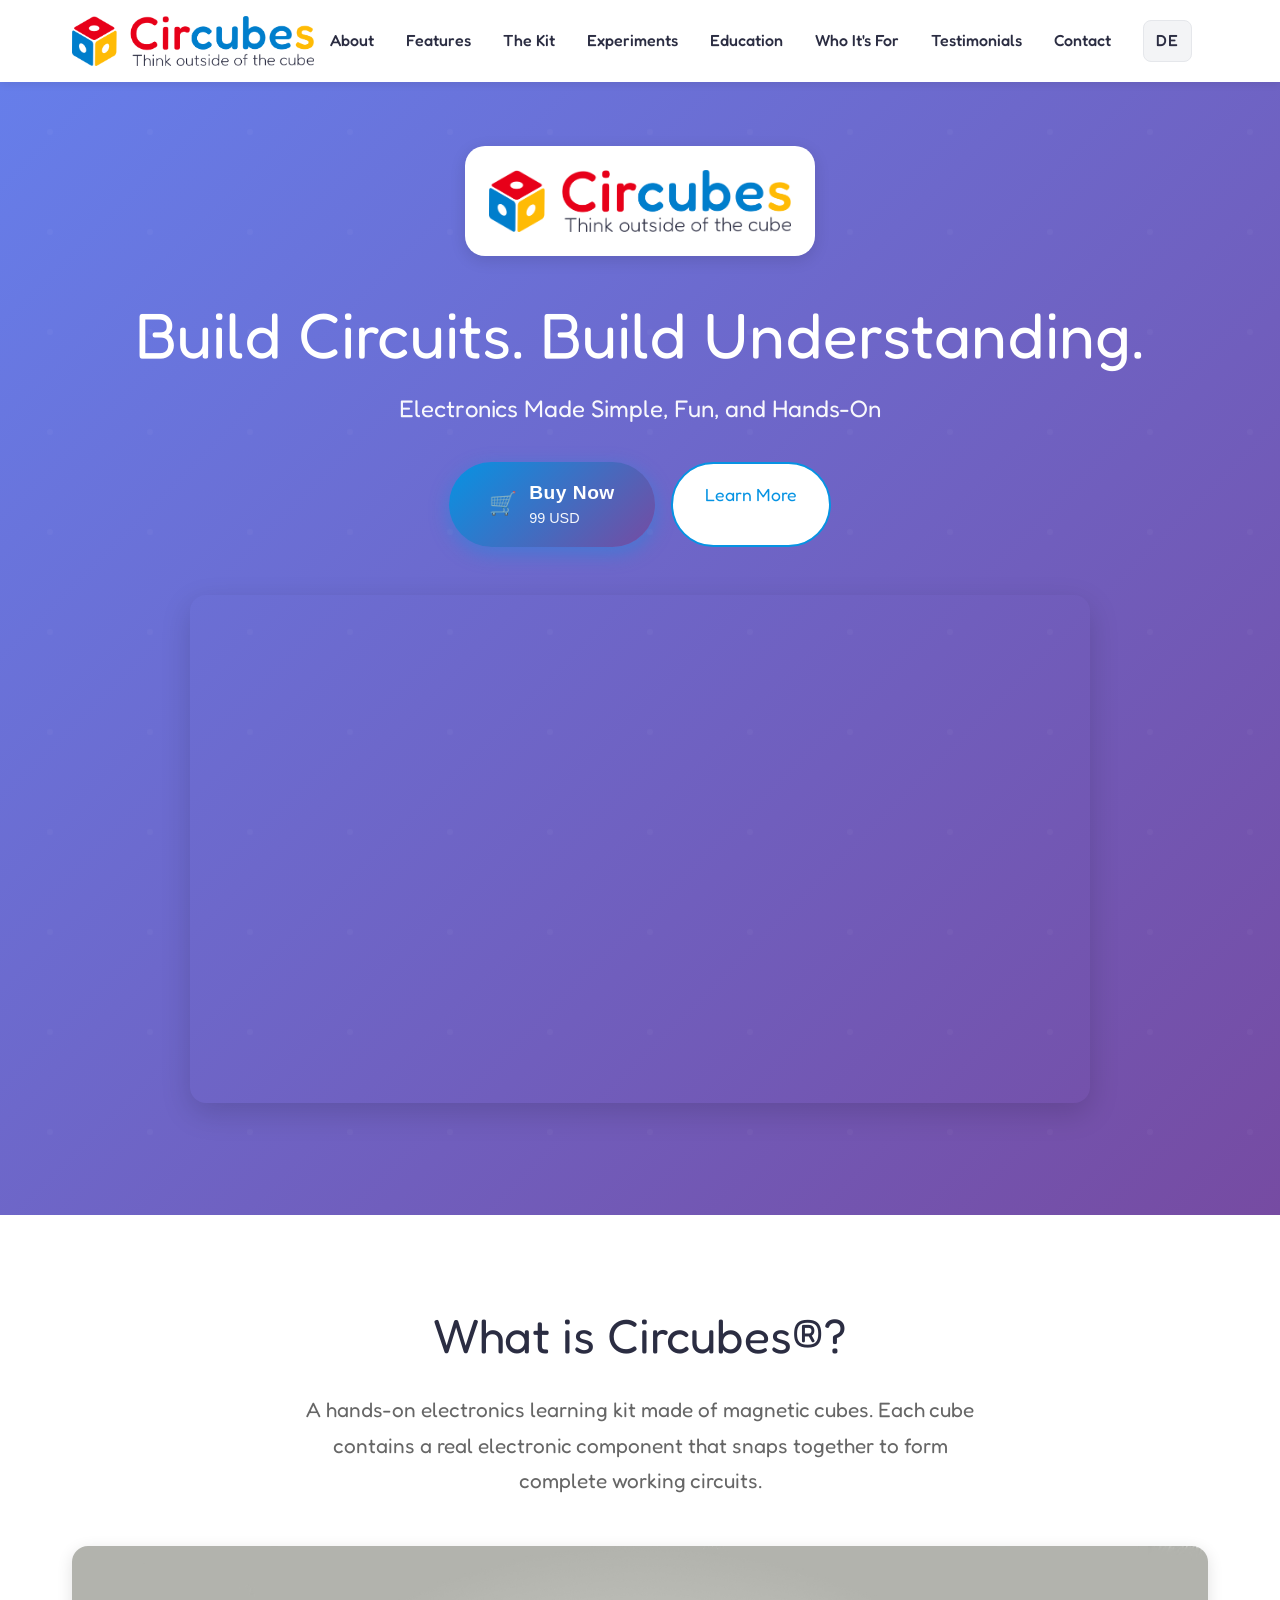
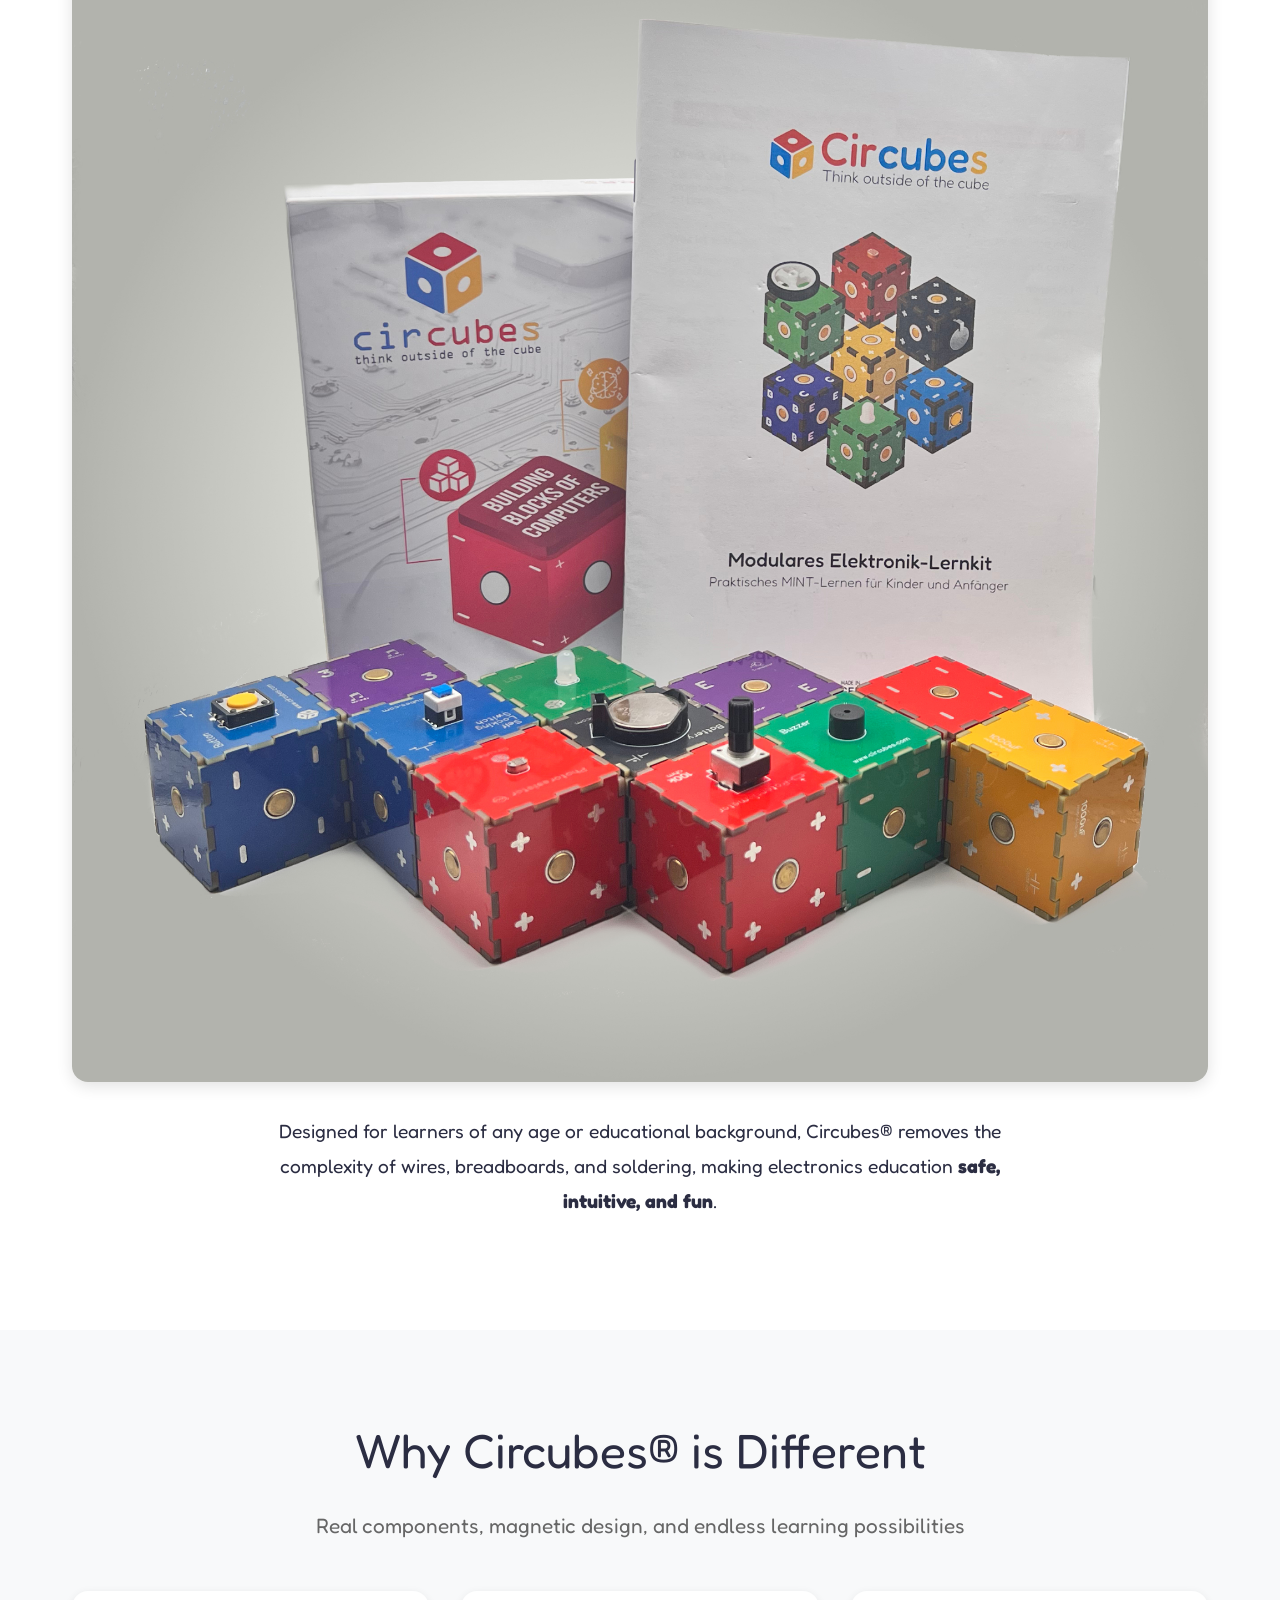
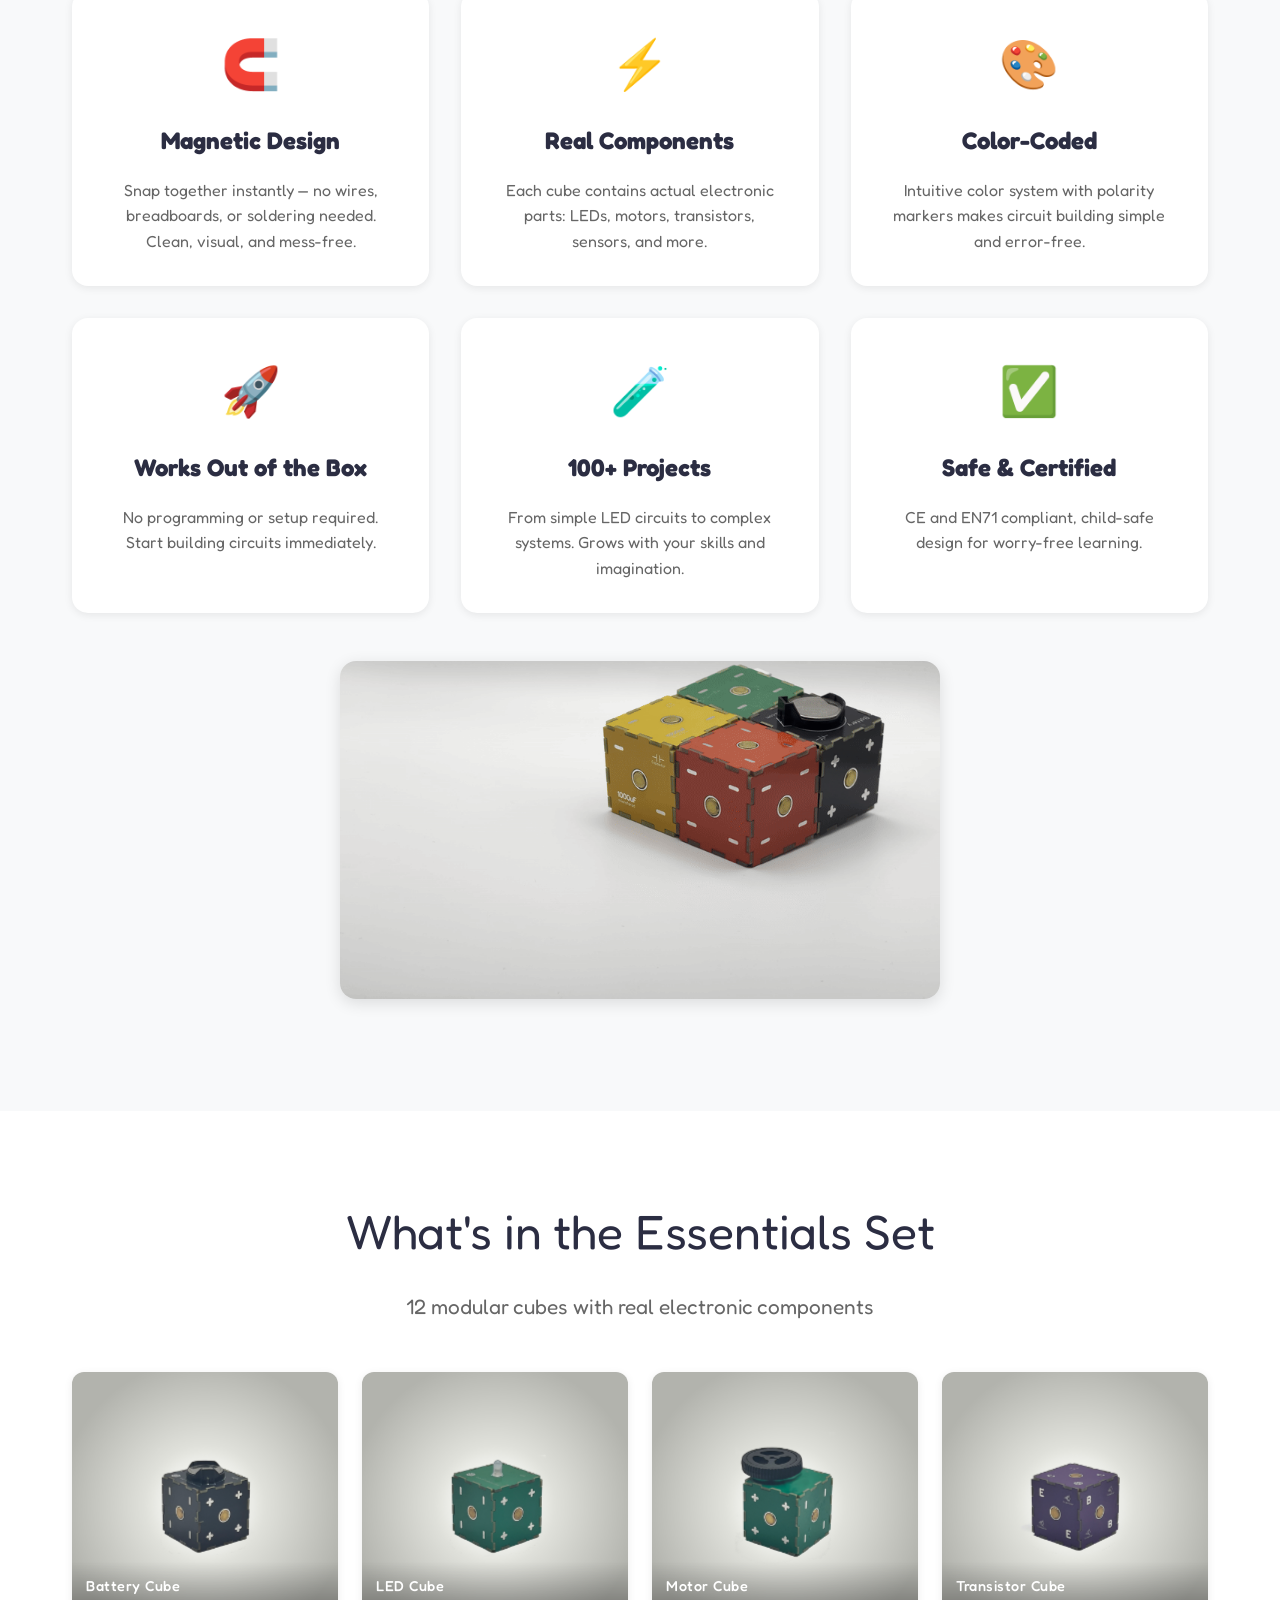
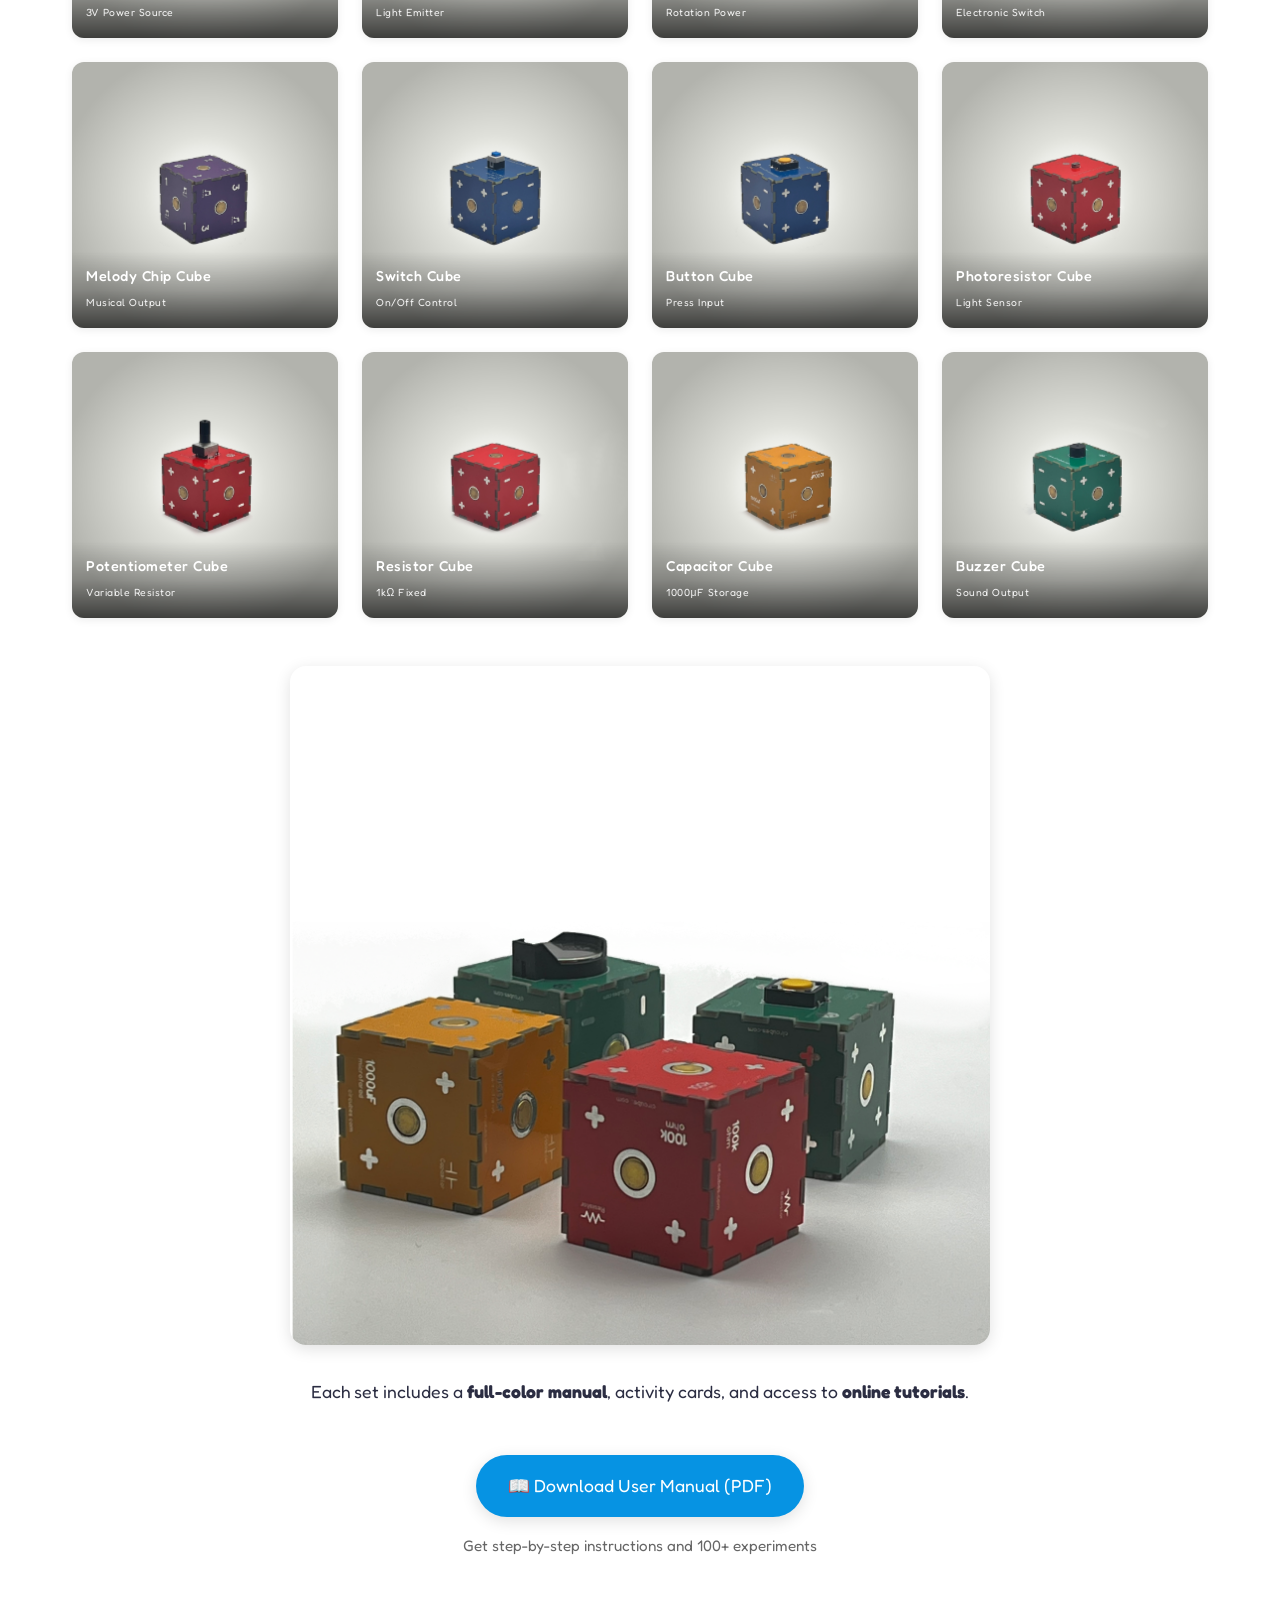
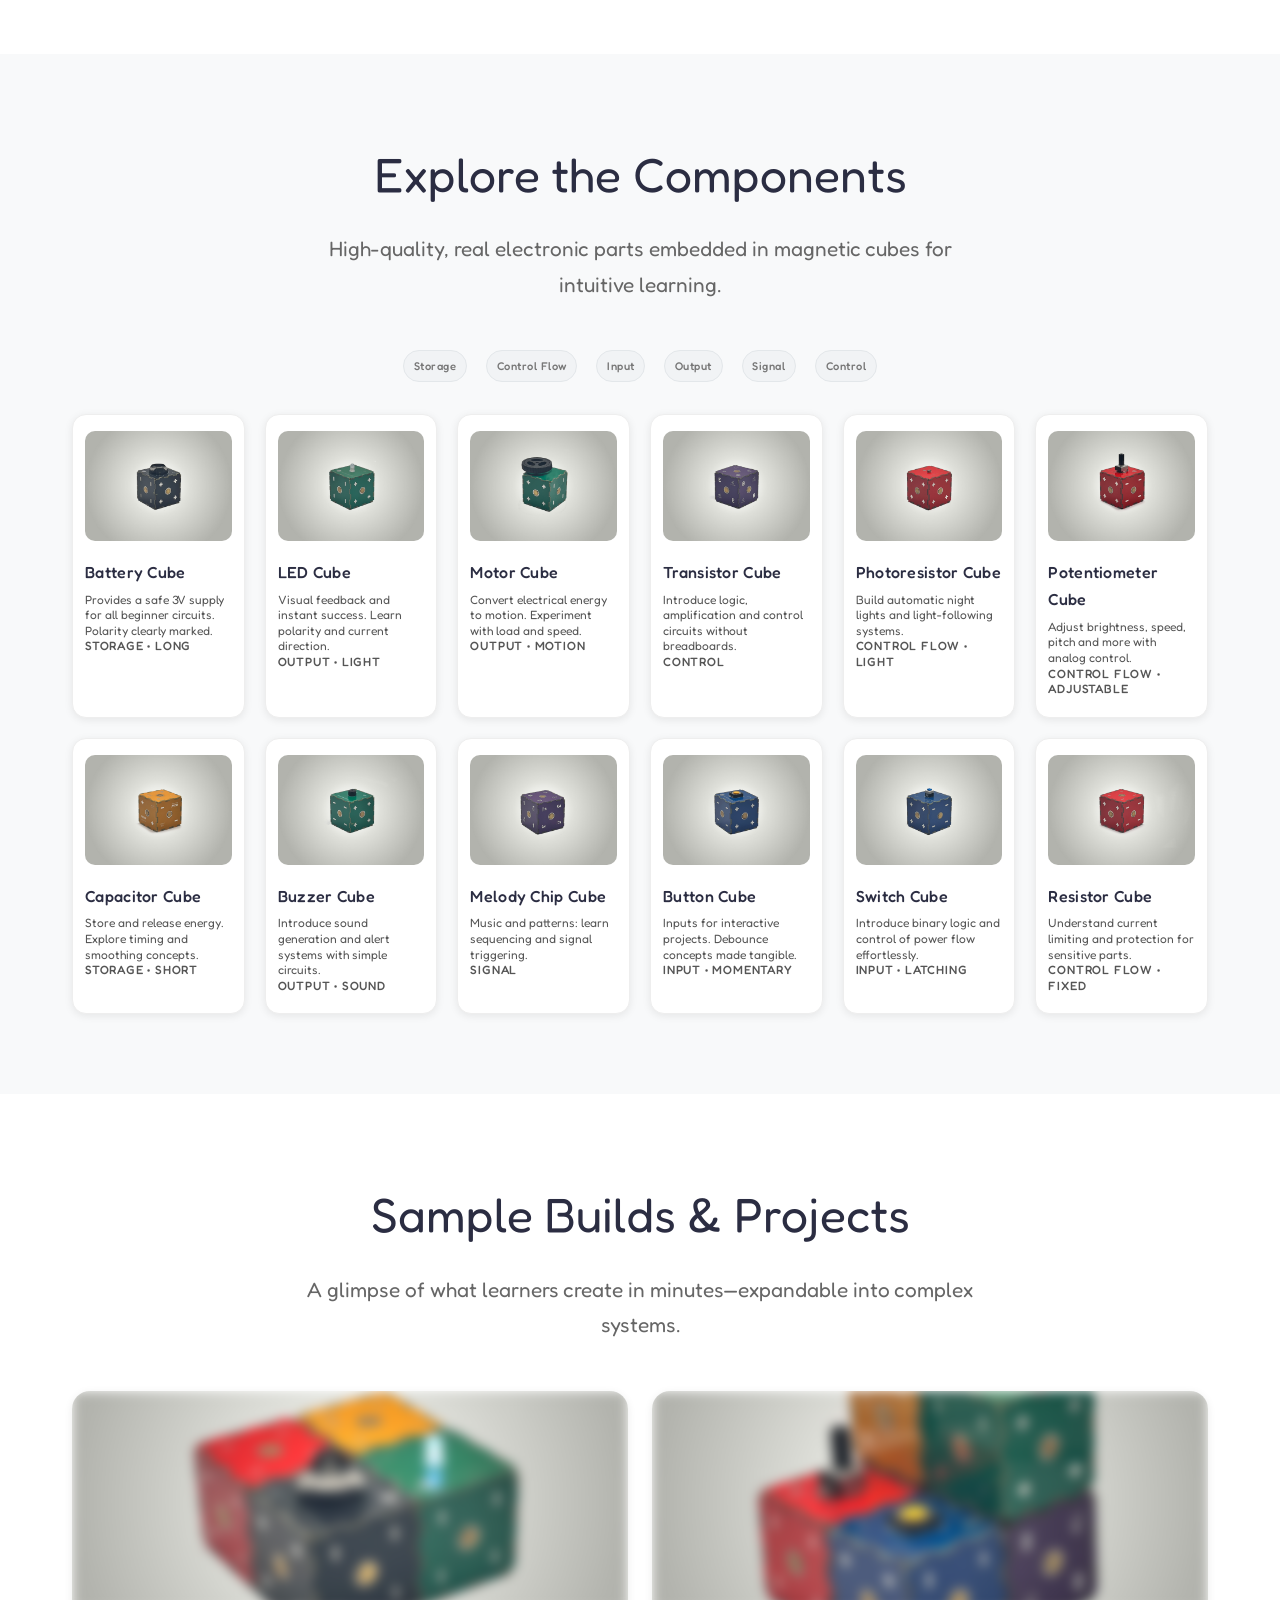
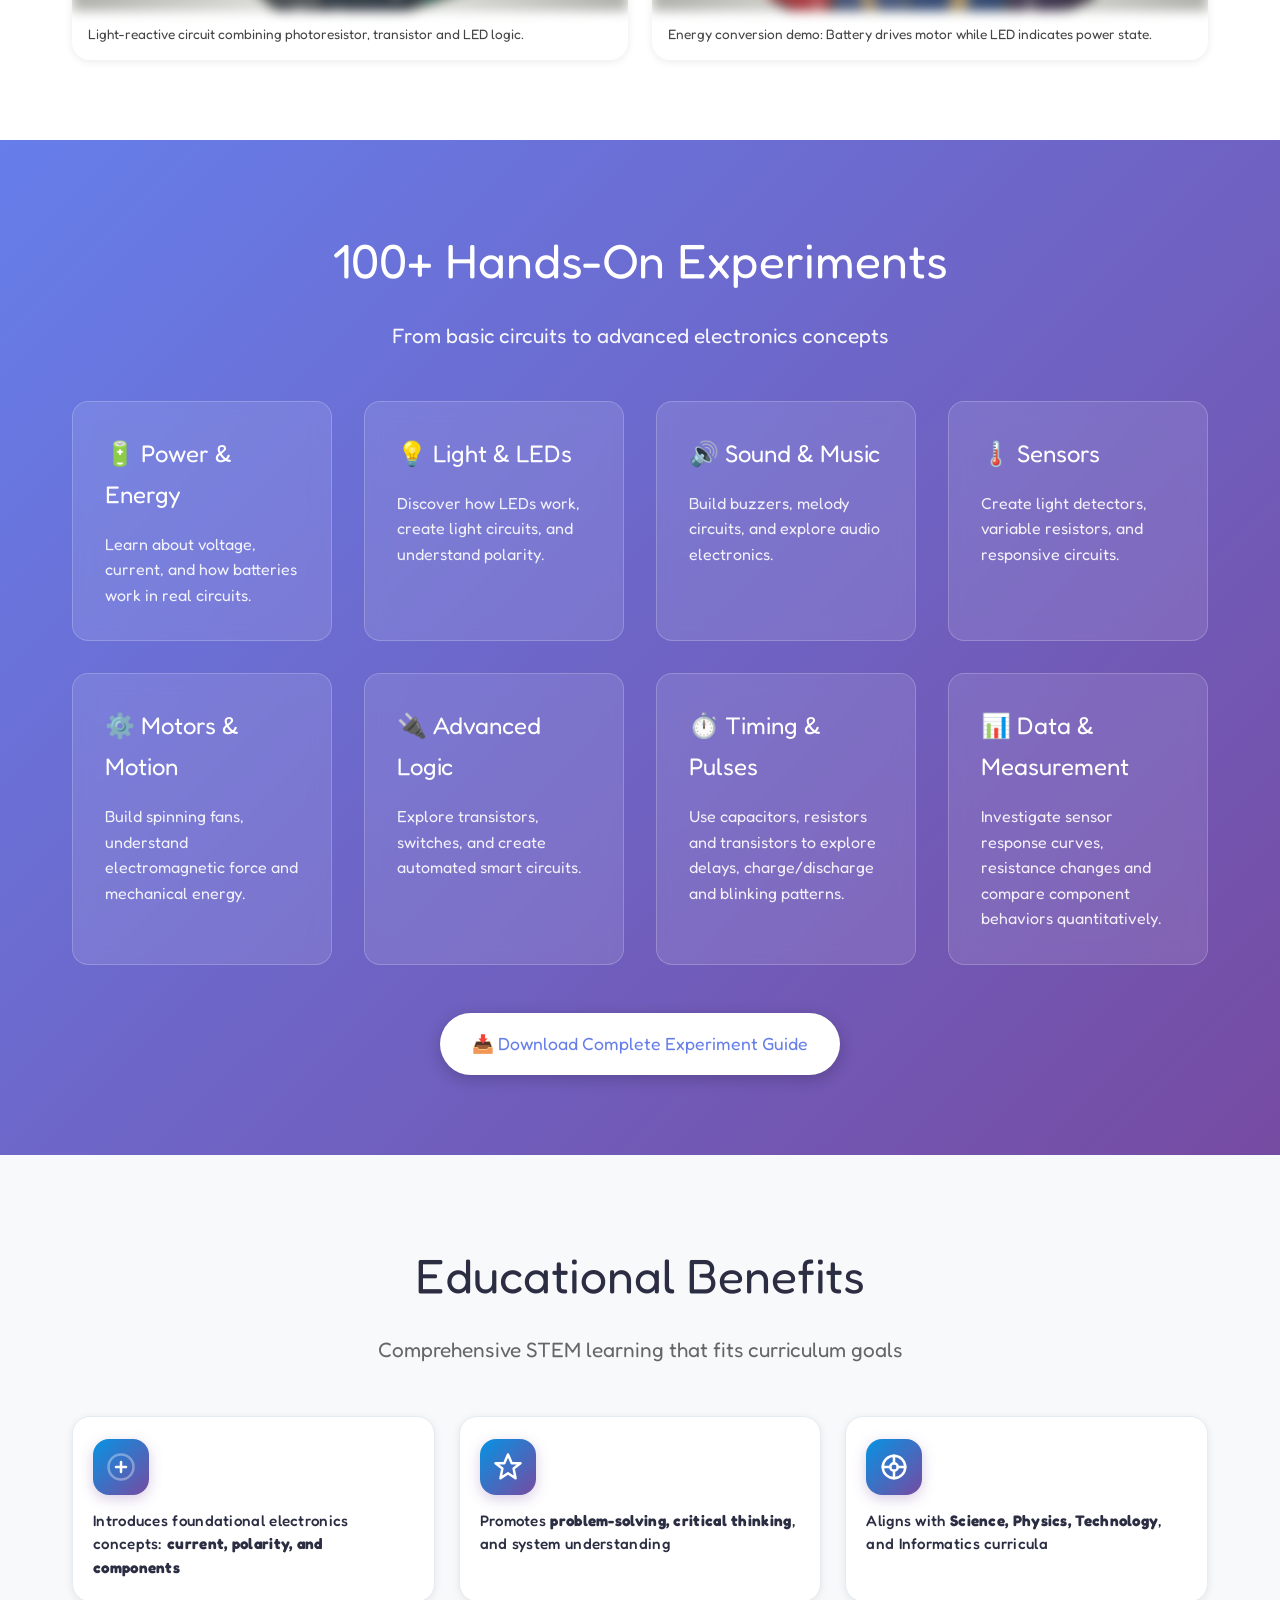
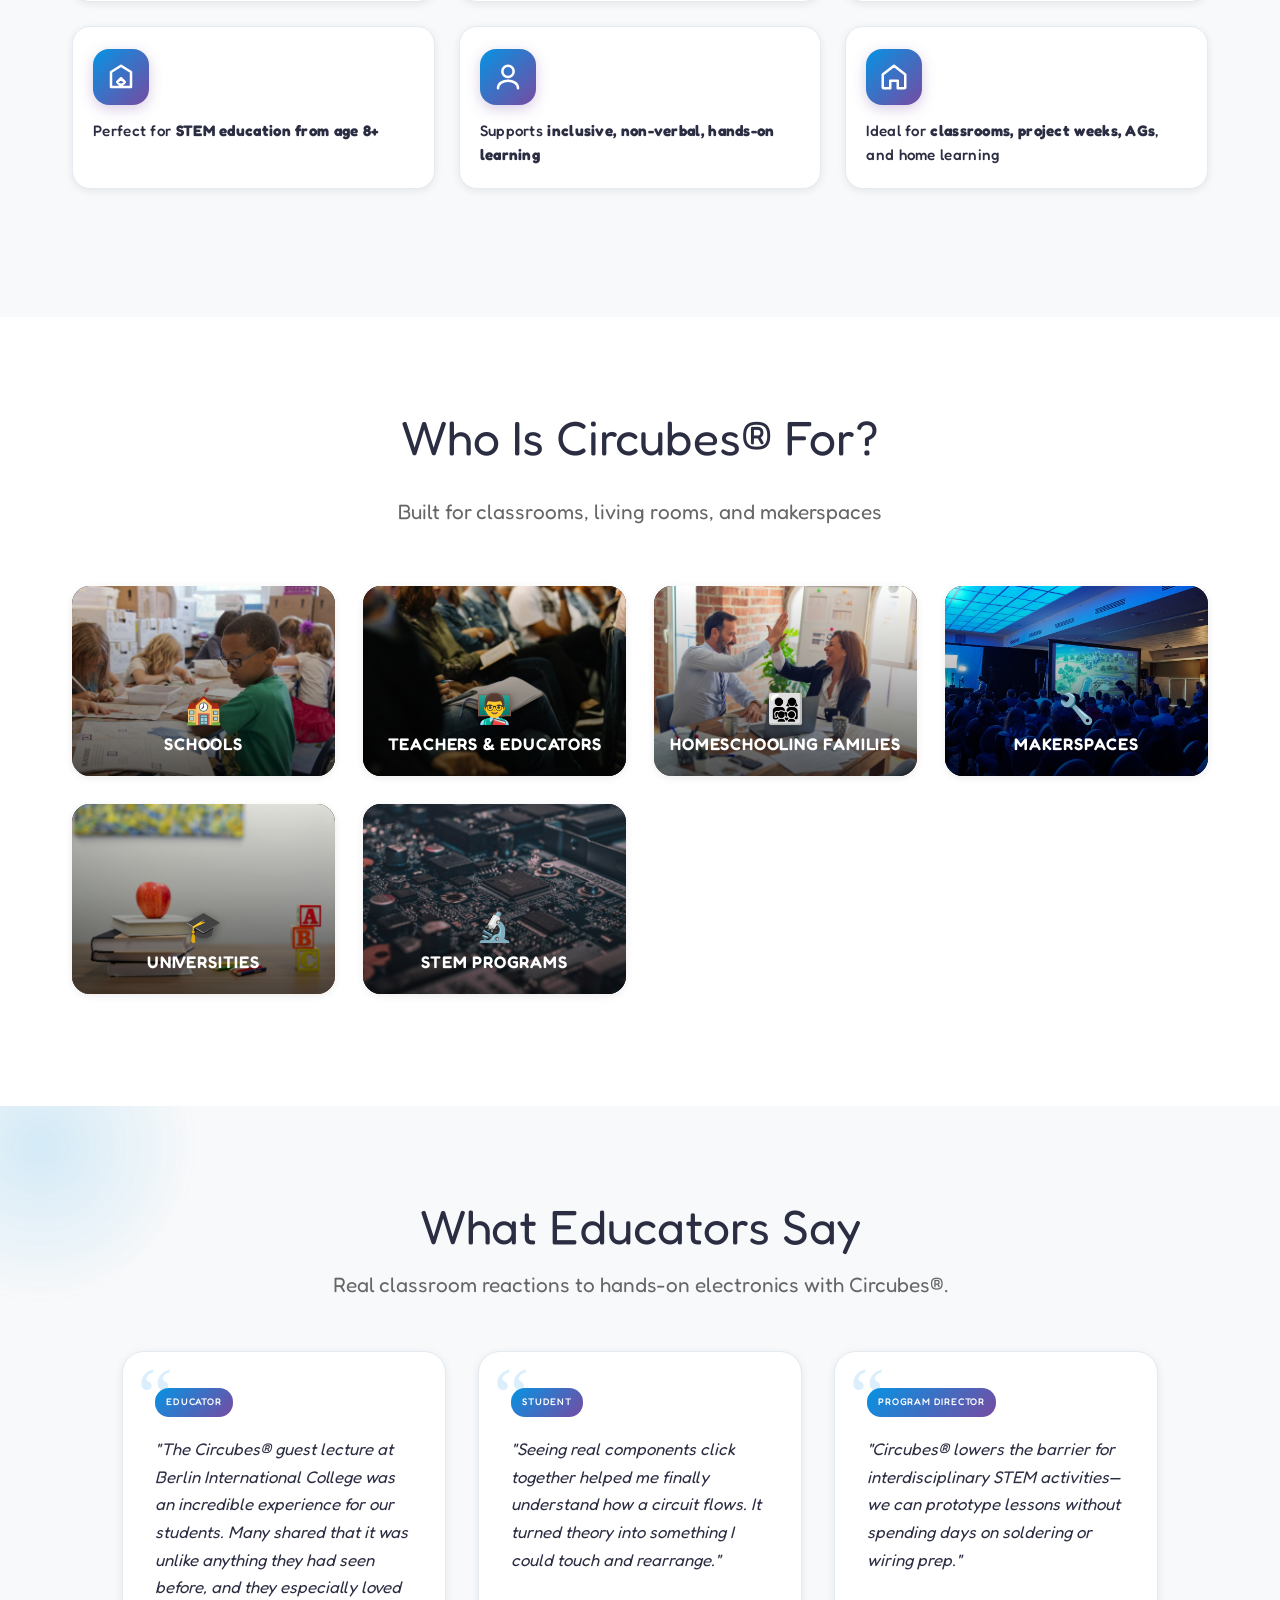
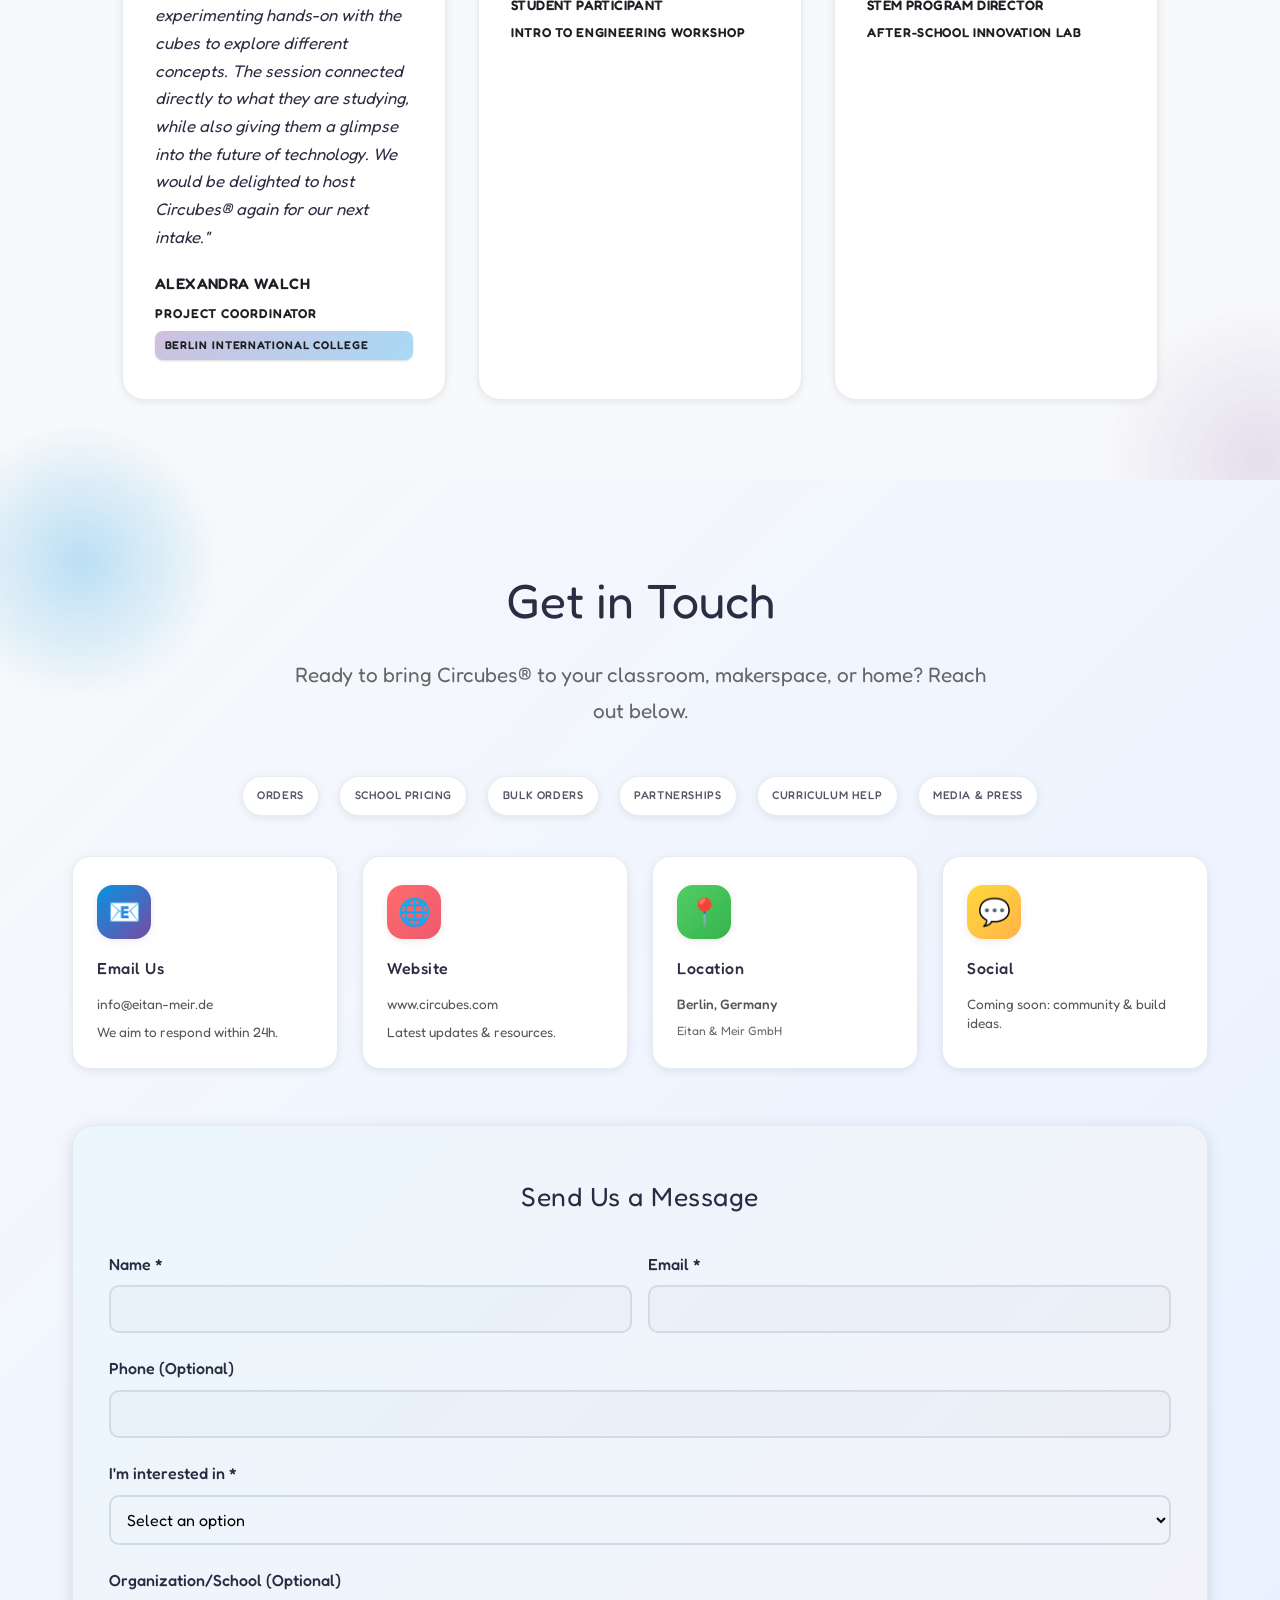
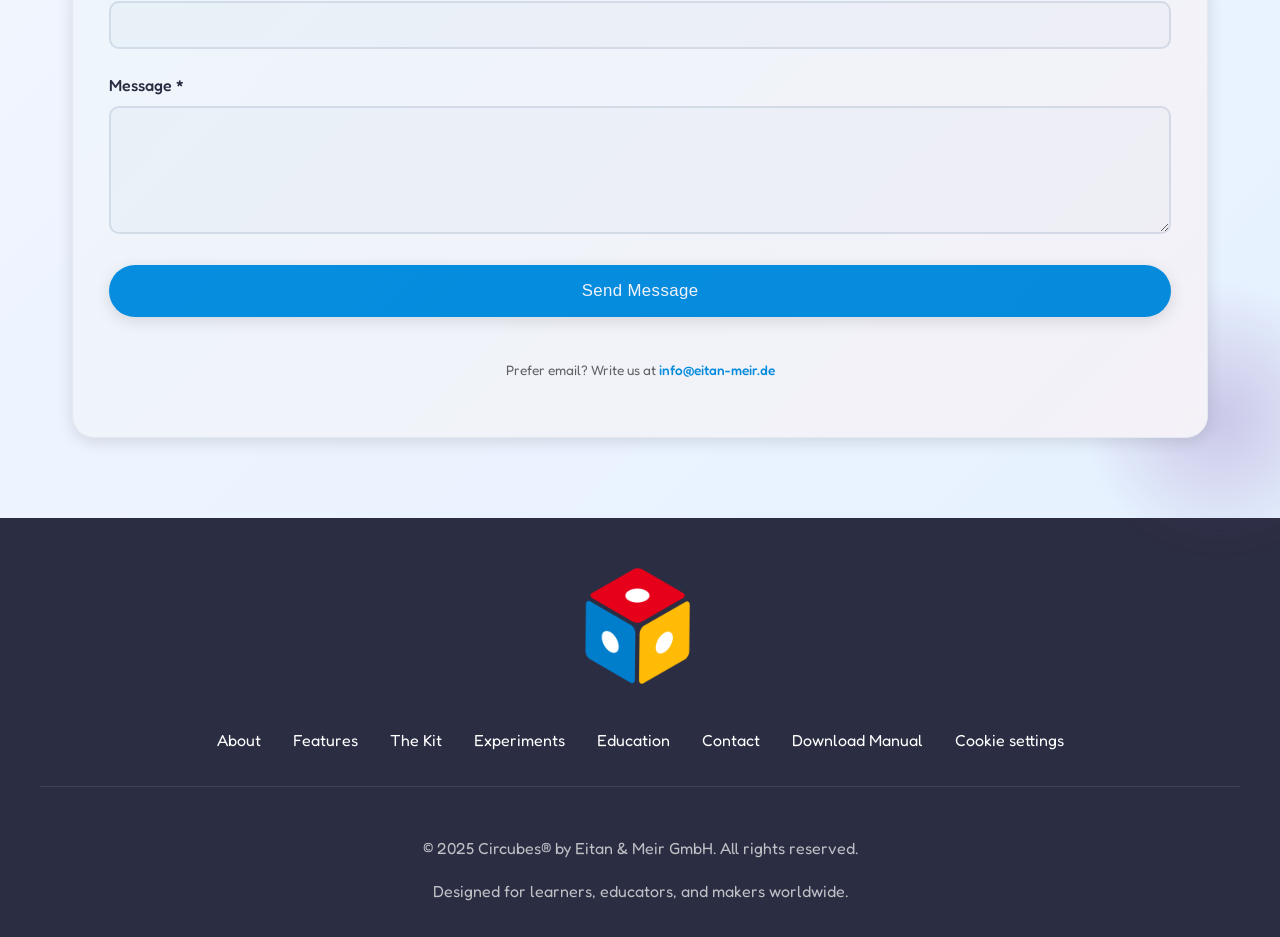
==== commit 0d724f72: "update" ====
--- a/index.html
+++ b/index.html
@@ -282,6 +282,28 @@
             color: var(--color-primary);
         }
 
+        .lang-switcher {
+            display: inline-flex;
+            align-items: center;
+            margin-right: 1rem;
+            padding: 0.375rem 0.75rem;
+            font-size: 0.875rem;
+            font-weight: 500;
+            color: #374151;
+            background: #f3f4f6;
+            border: 1px solid #e5e7eb;
+            border-radius: 0.5rem;
+            text-decoration: none;
+            letter-spacing: 0.8px;
+            text-transform: uppercase;
+            transition: border-color 0.2s, background 0.2s, color 0.2s;
+        }
+        .lang-switcher:hover {
+            border-color: #c4b5fd;
+            background: #f5f3ff;
+            color: #6d28d9;
+        }
+
         /* Hero Section */
         .hero {
             background: linear-gradient(135deg, #667eea 0%, #764ba2 100%);
@@ -1203,7 +1225,7 @@
                 <a href="#audience">Who It's For</a>
                 <a href="#testimonials">Testimonials</a>
                 <a href="#contact">Contact</a>
-                <a href="index-de.html" hreflang="de" style="padding:0.4rem 0.7rem; border:1px solid rgba(0,0,0,0.15); border-radius:10px; font-size:0.7rem; letter-spacing:0.8px; text-transform:uppercase;">DE</a>
+                <a href="index-de.html" class="lang-switcher" hreflang="de" lang="de" title="Deutsch">DE</a>
  
             </div>
         </div>
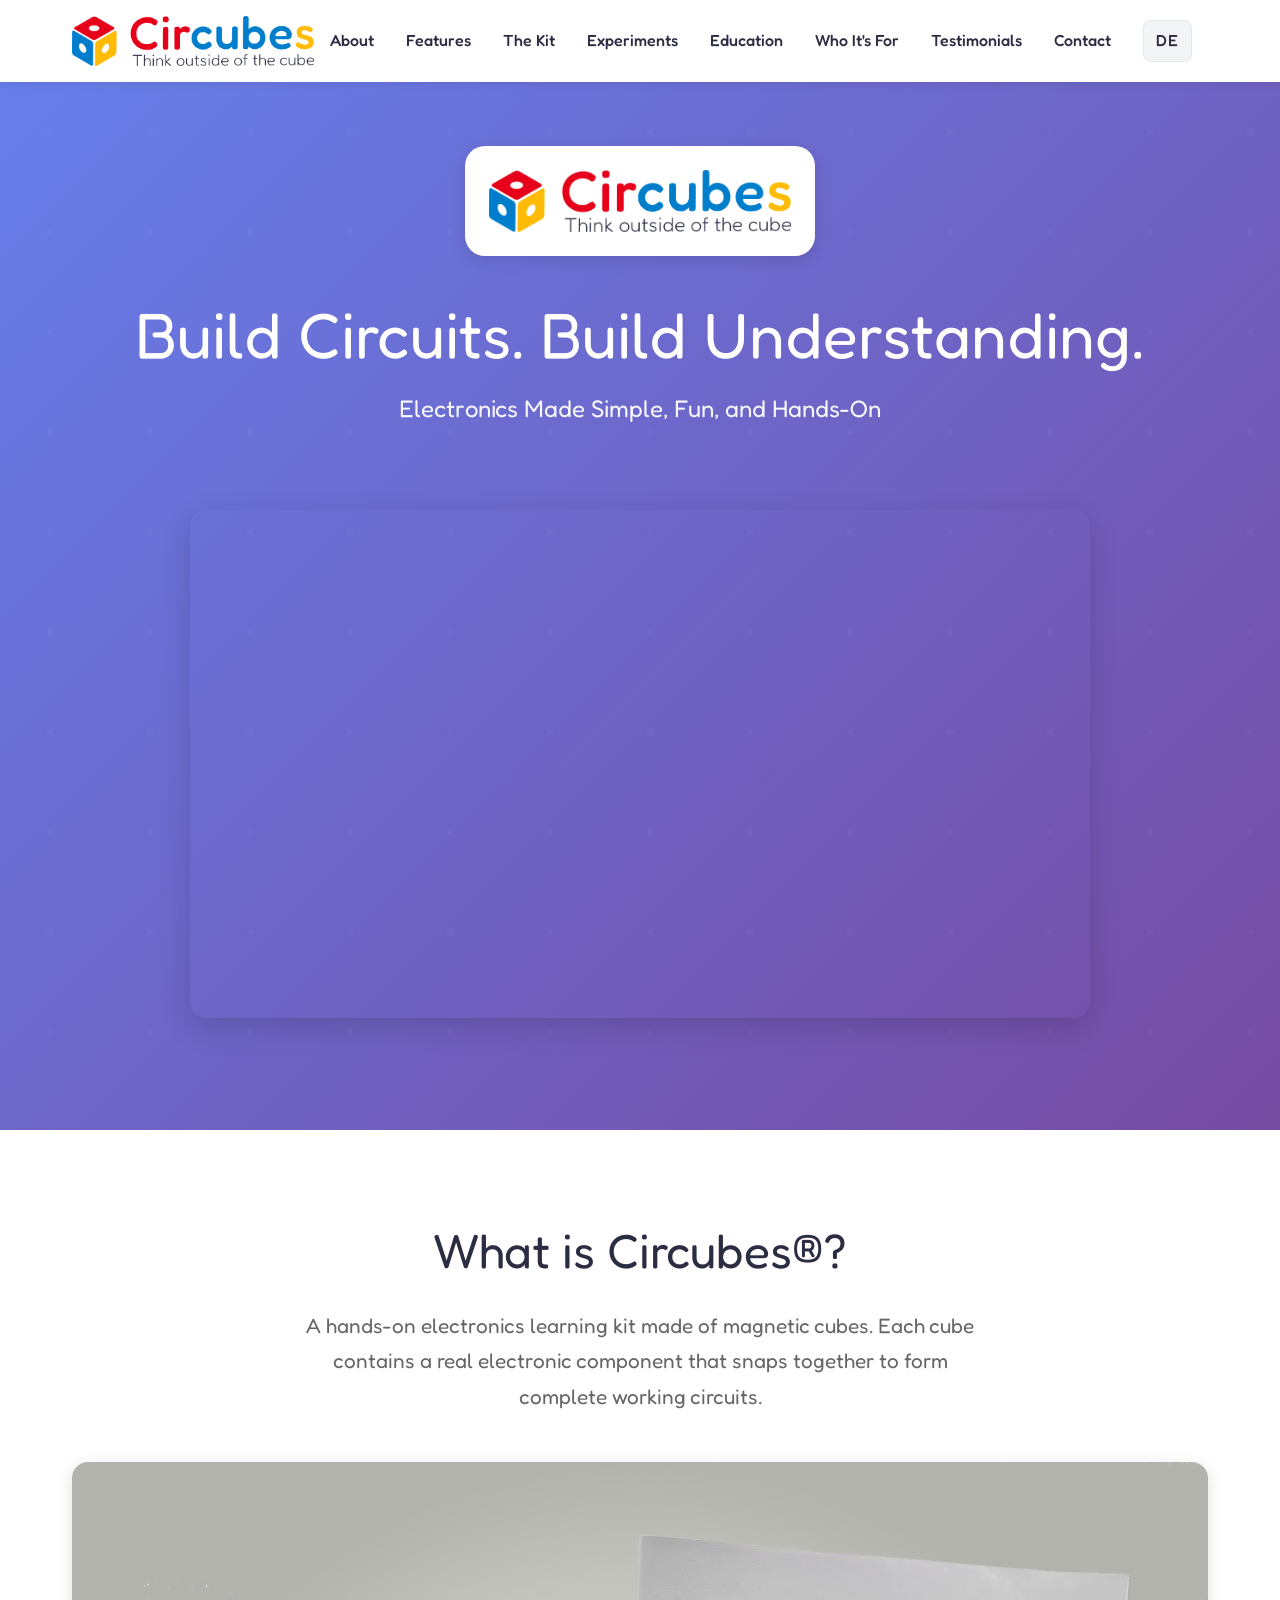
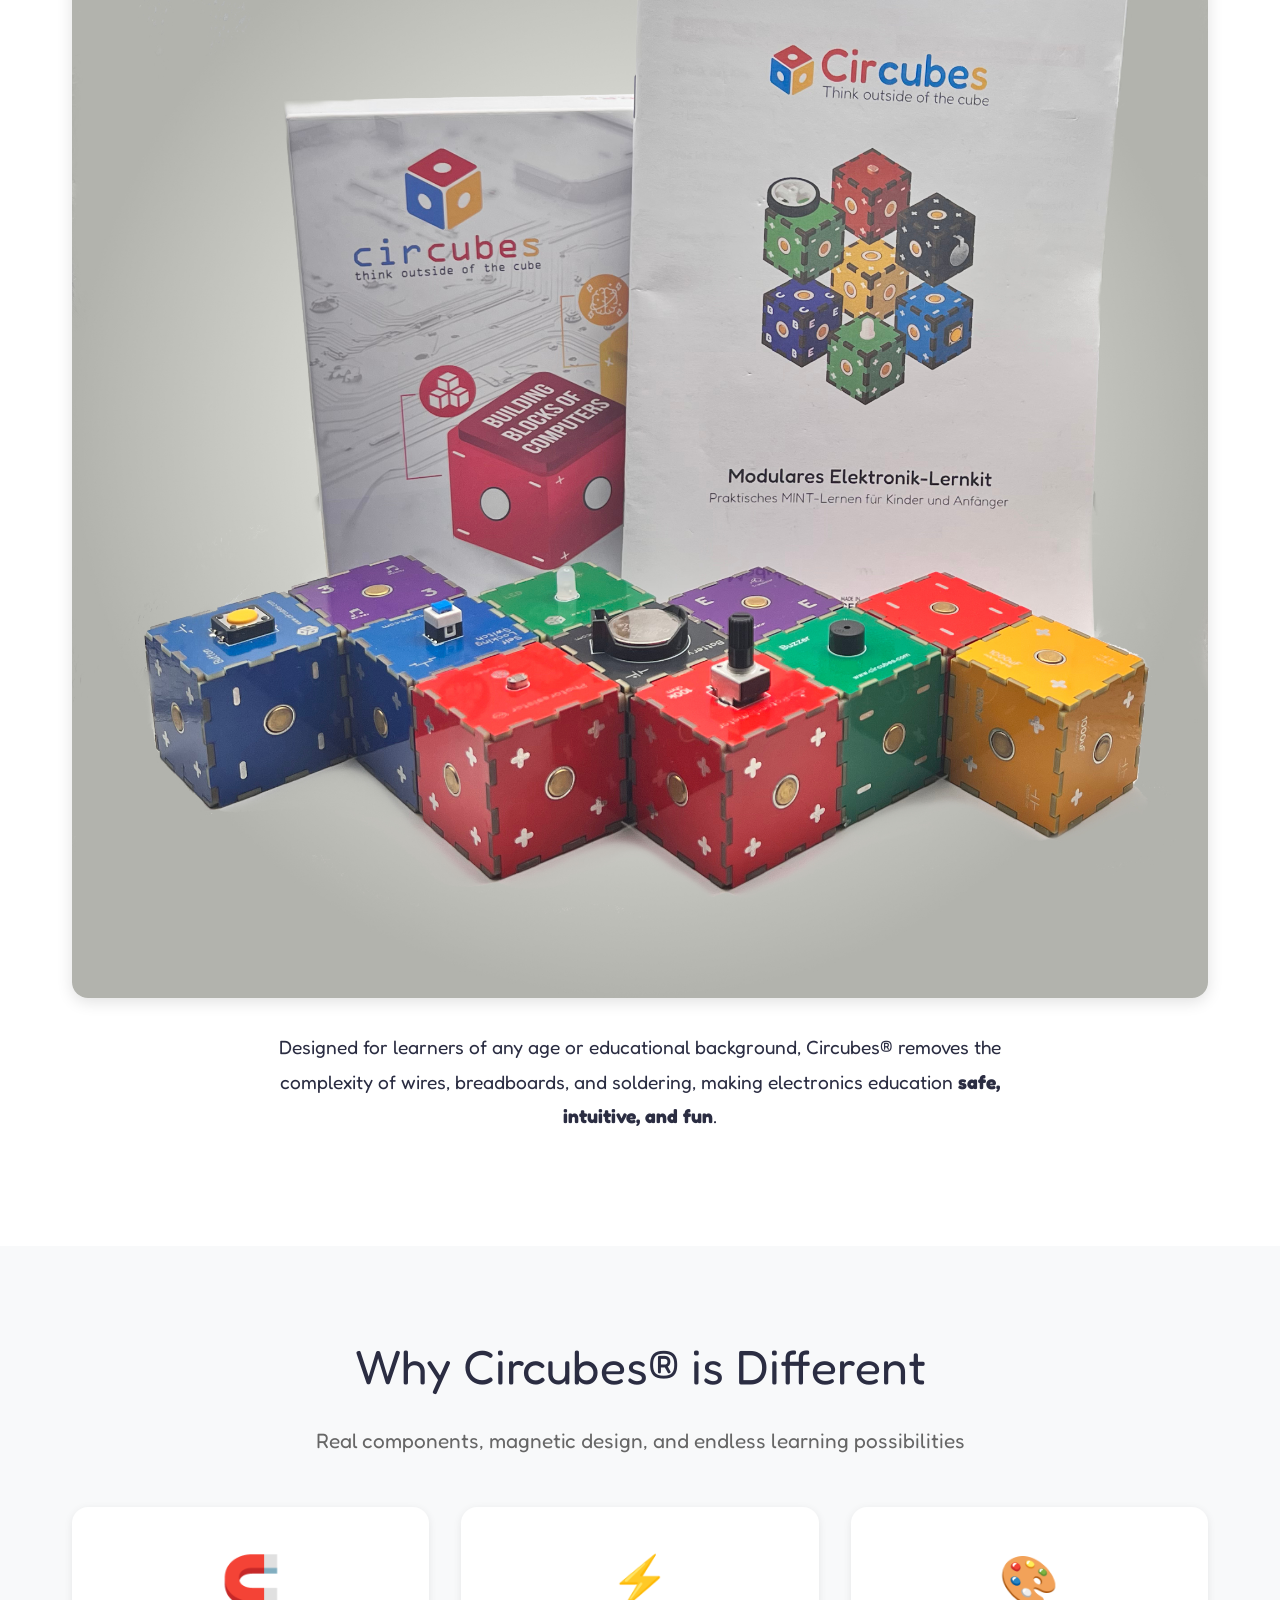
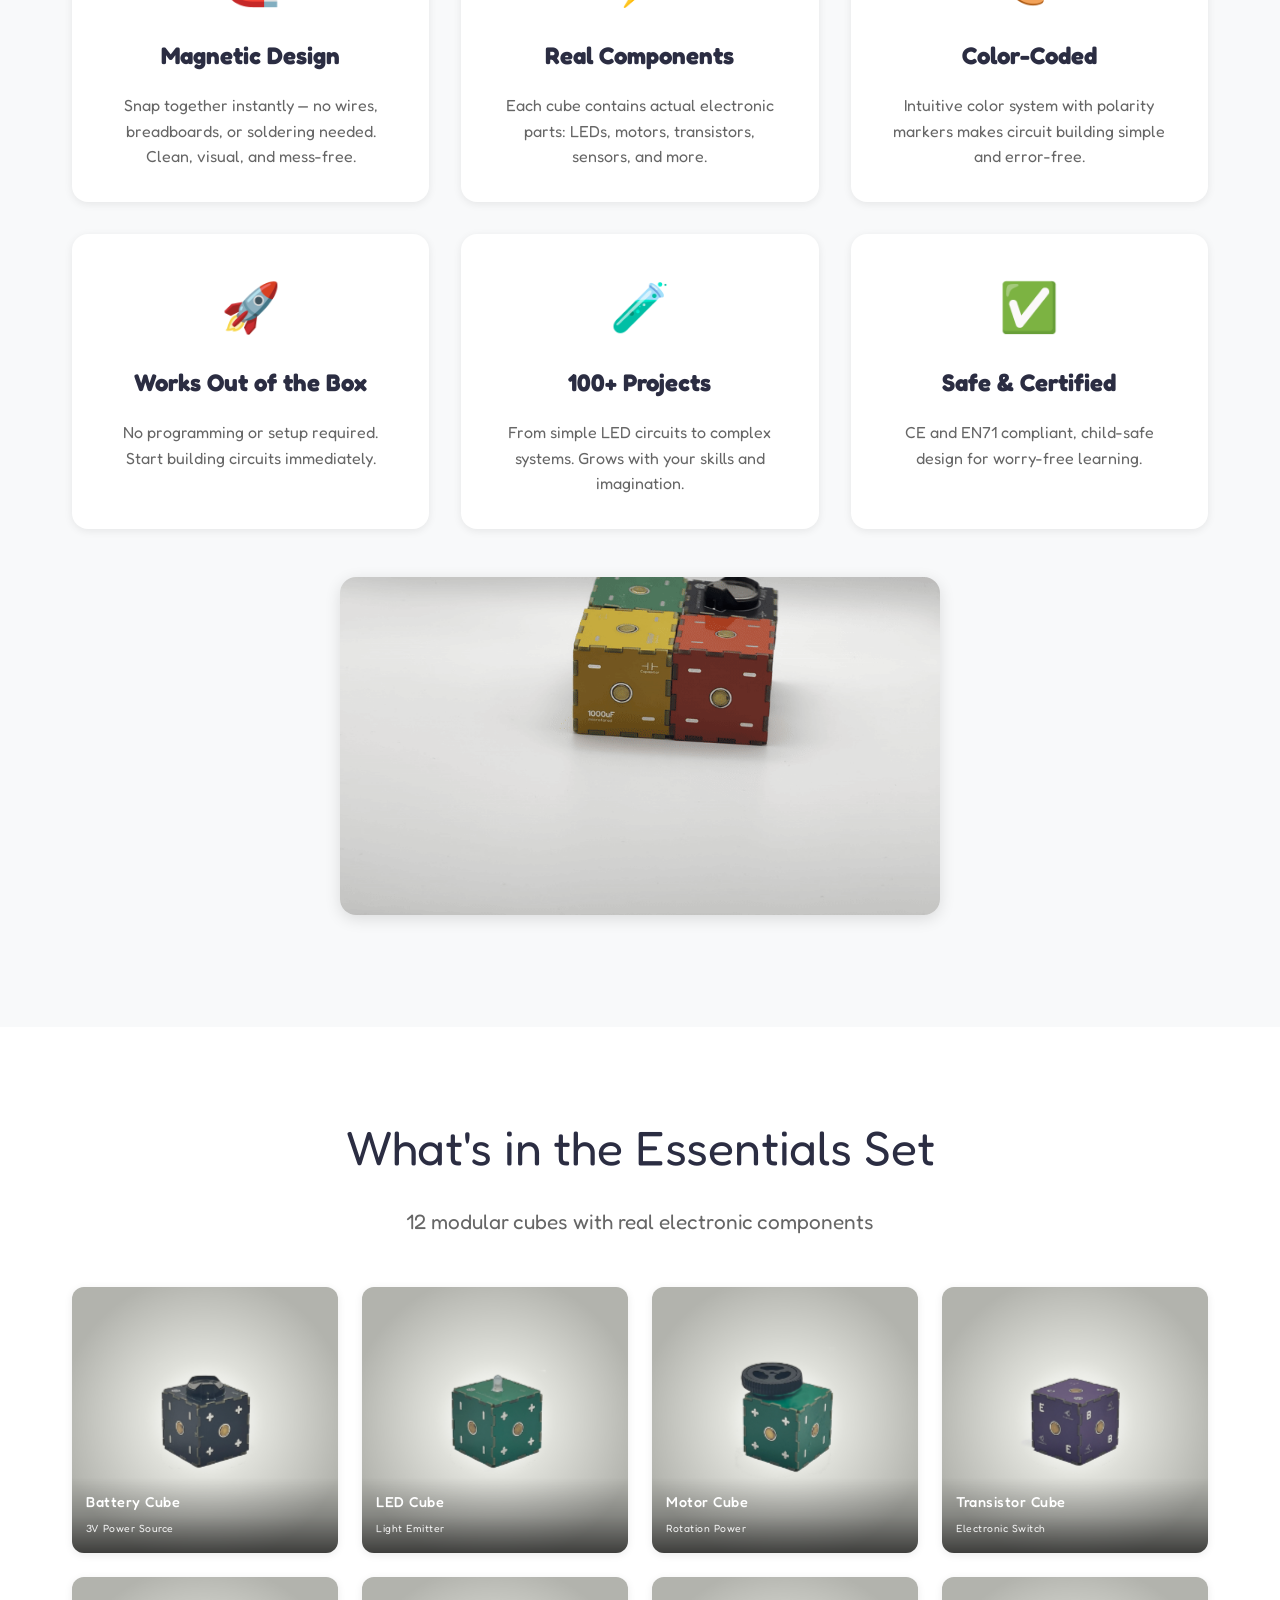
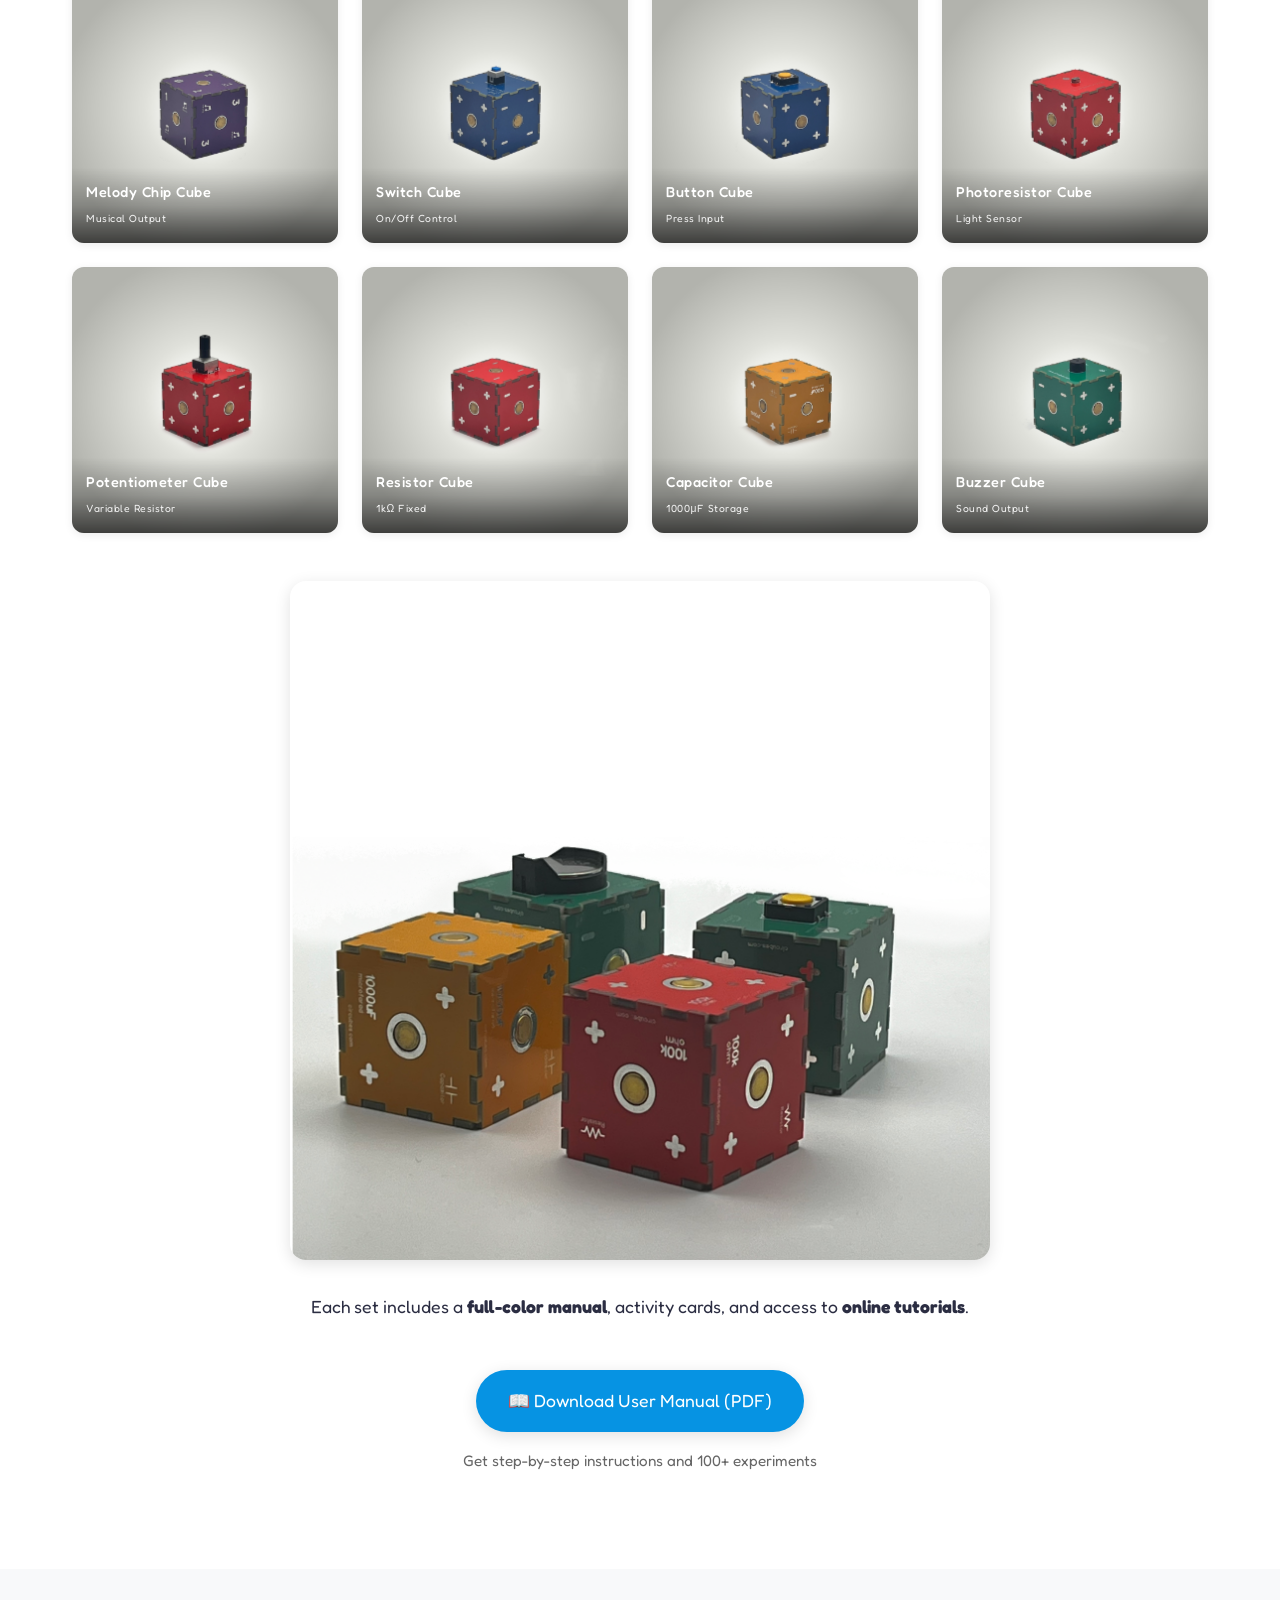
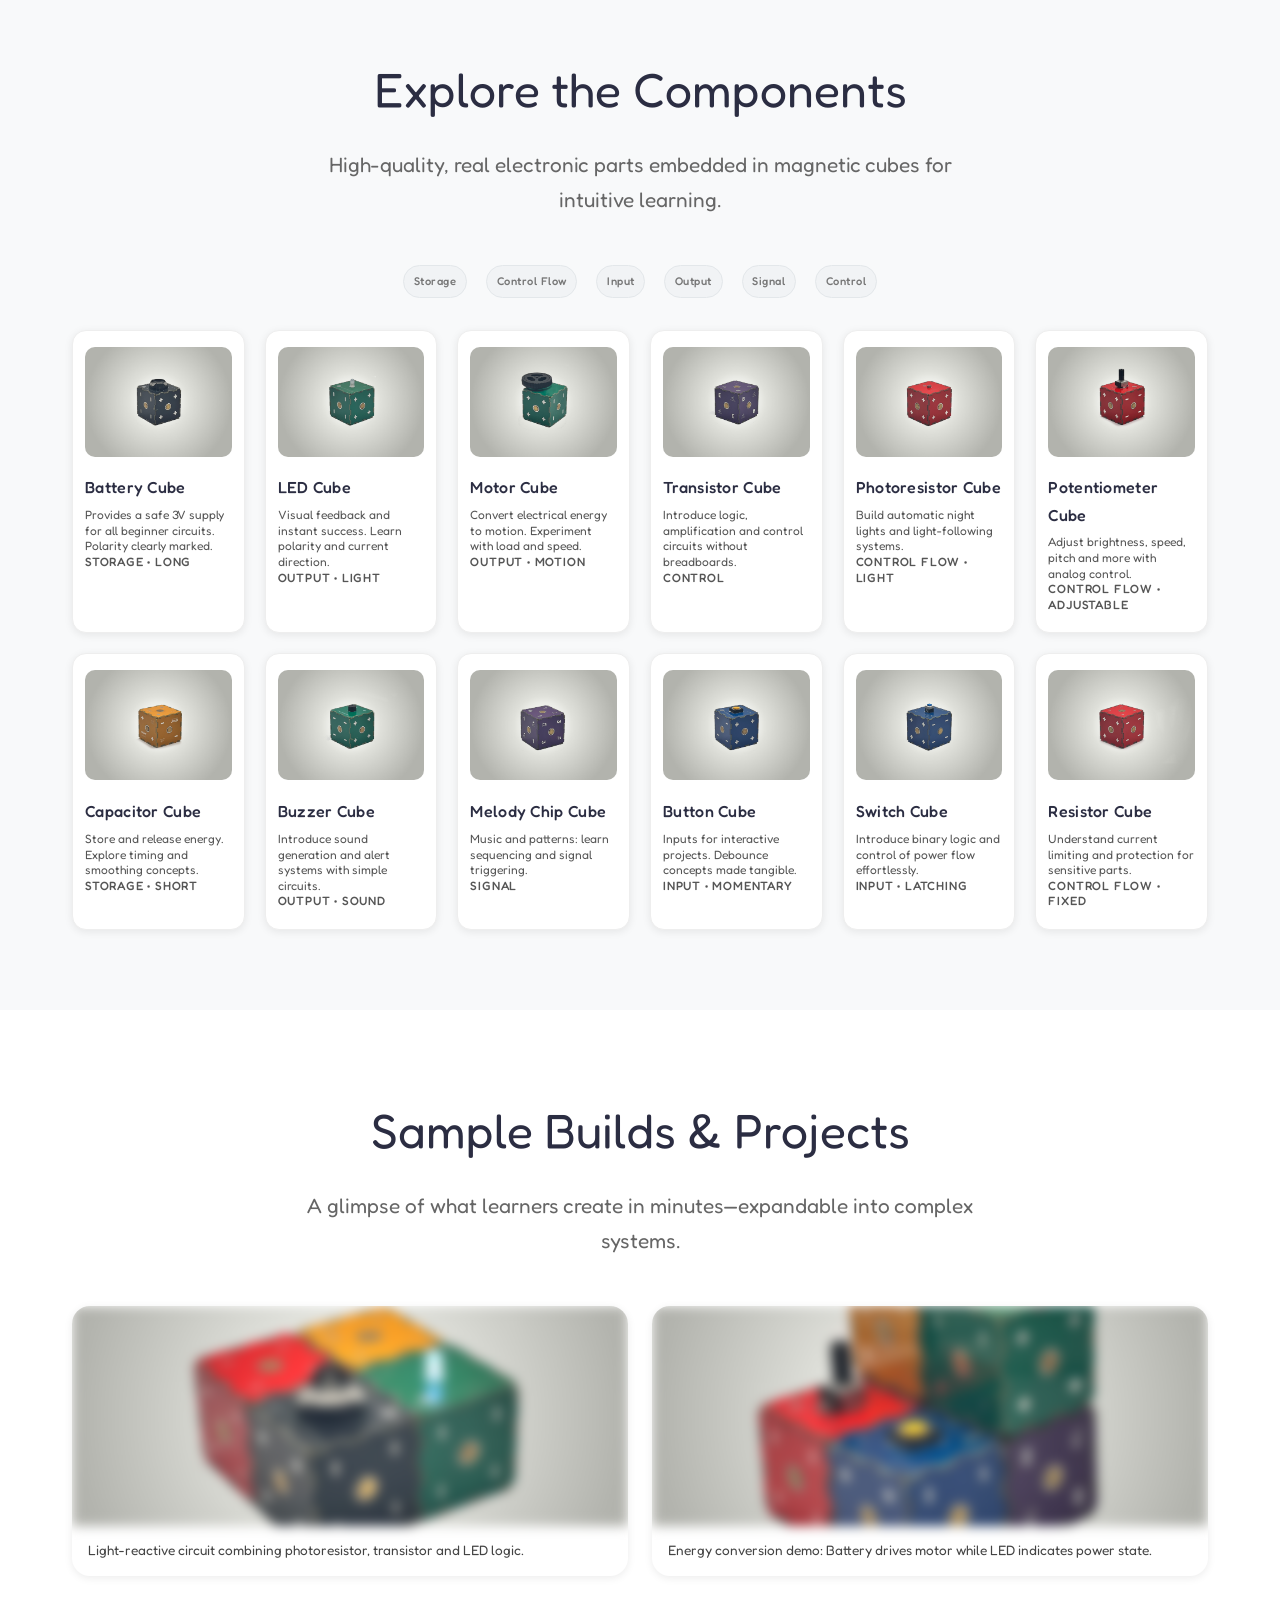
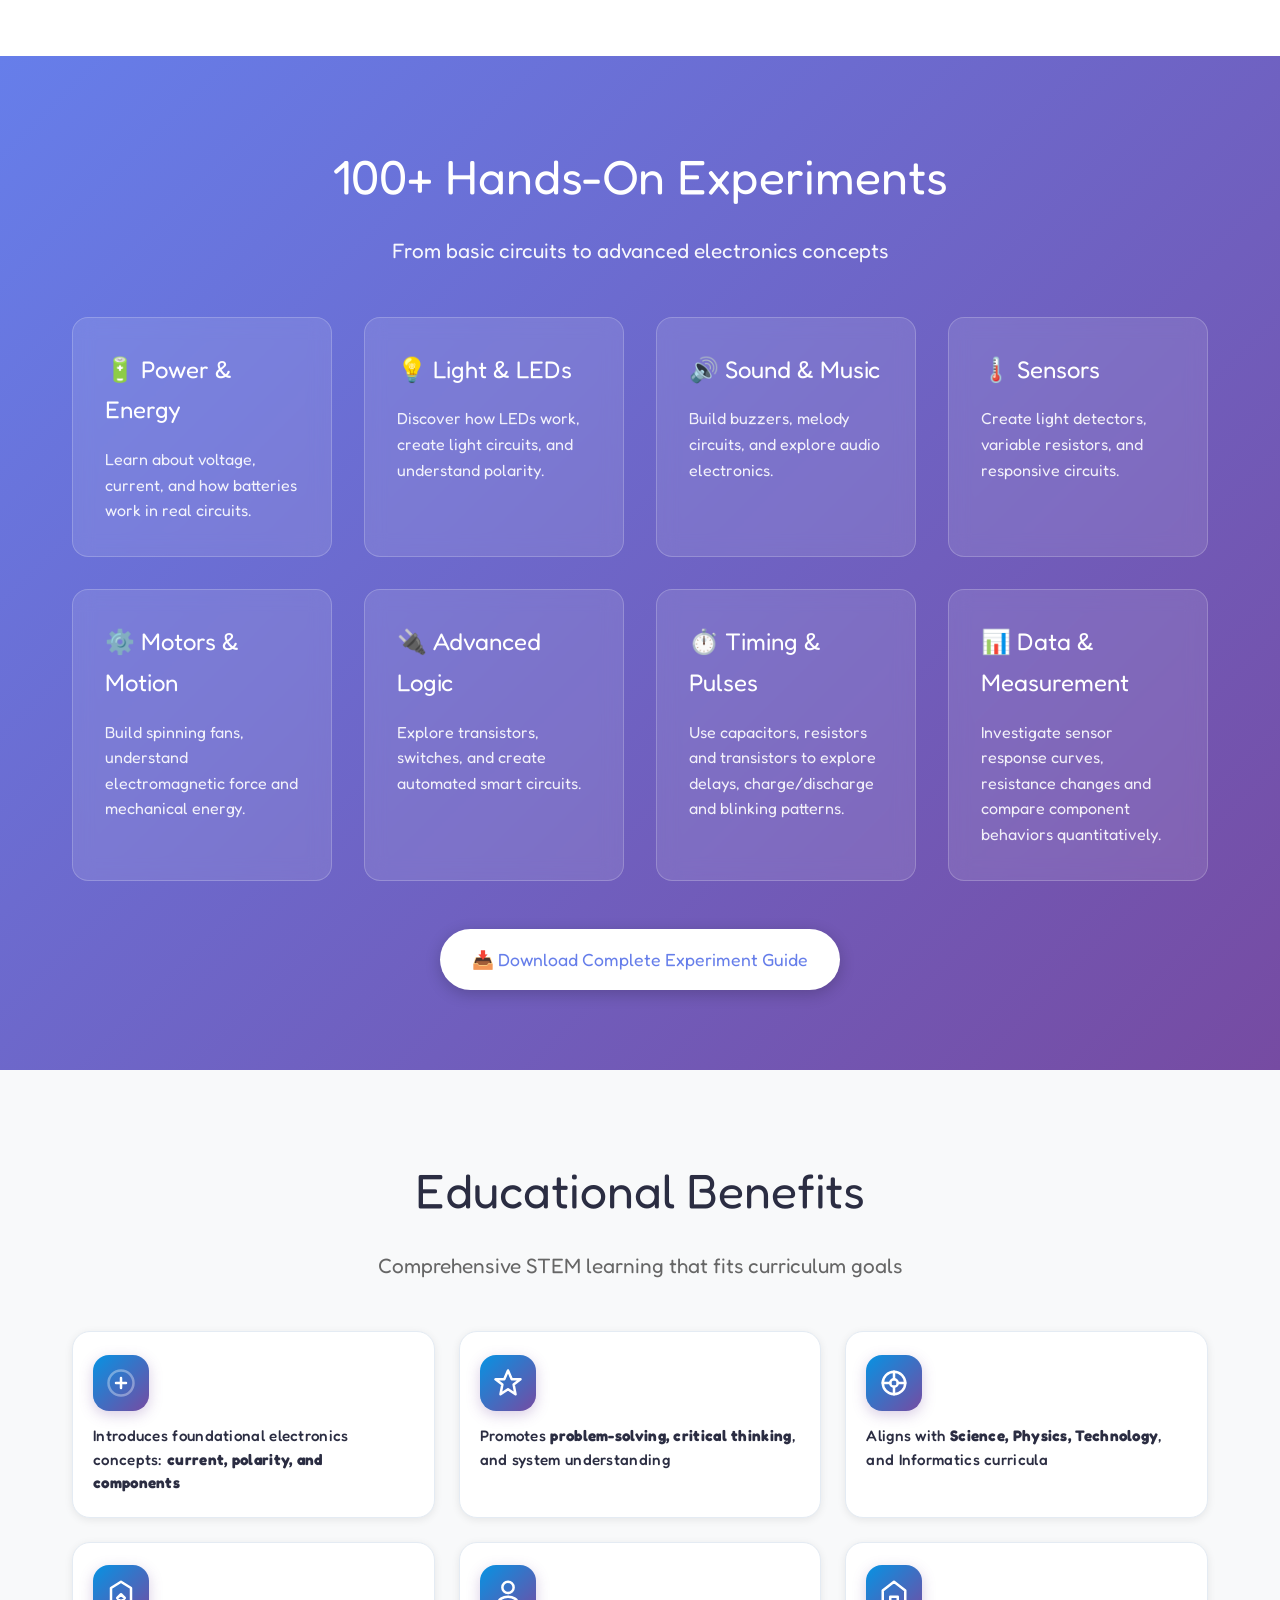
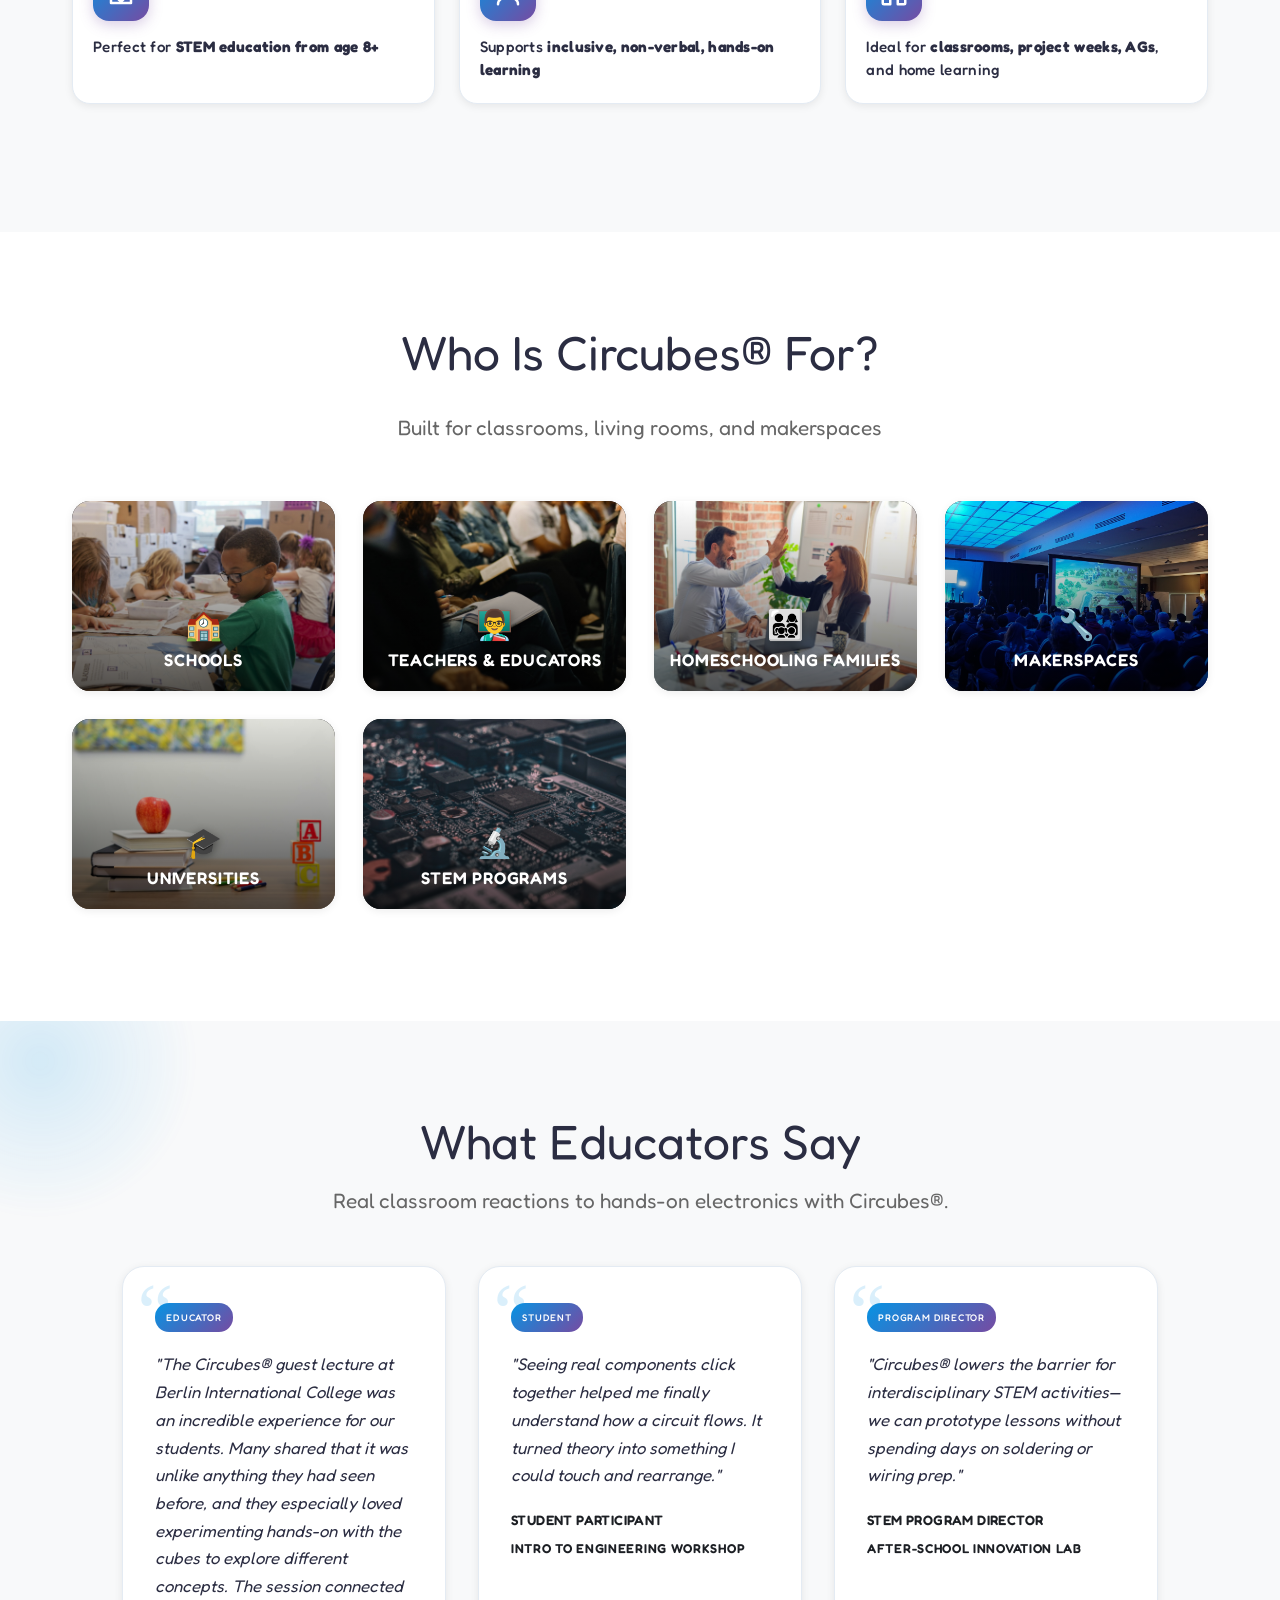
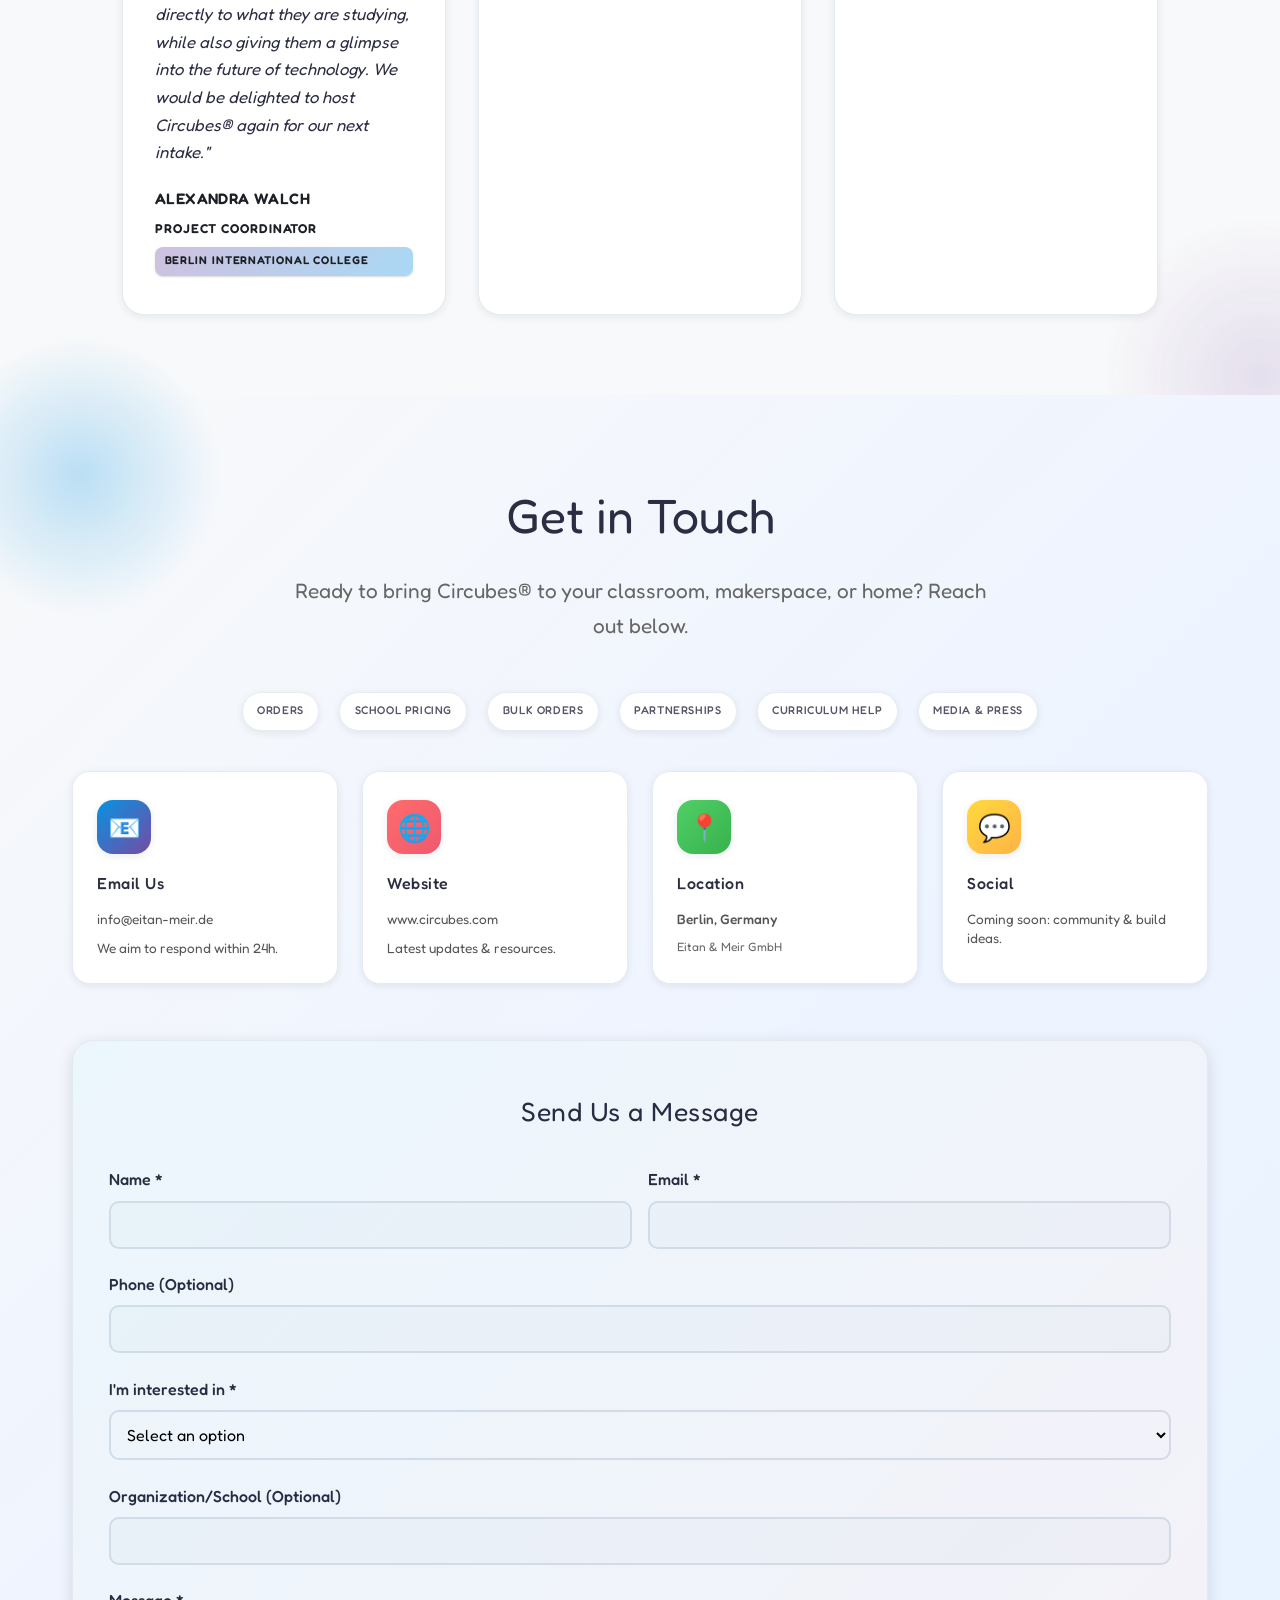
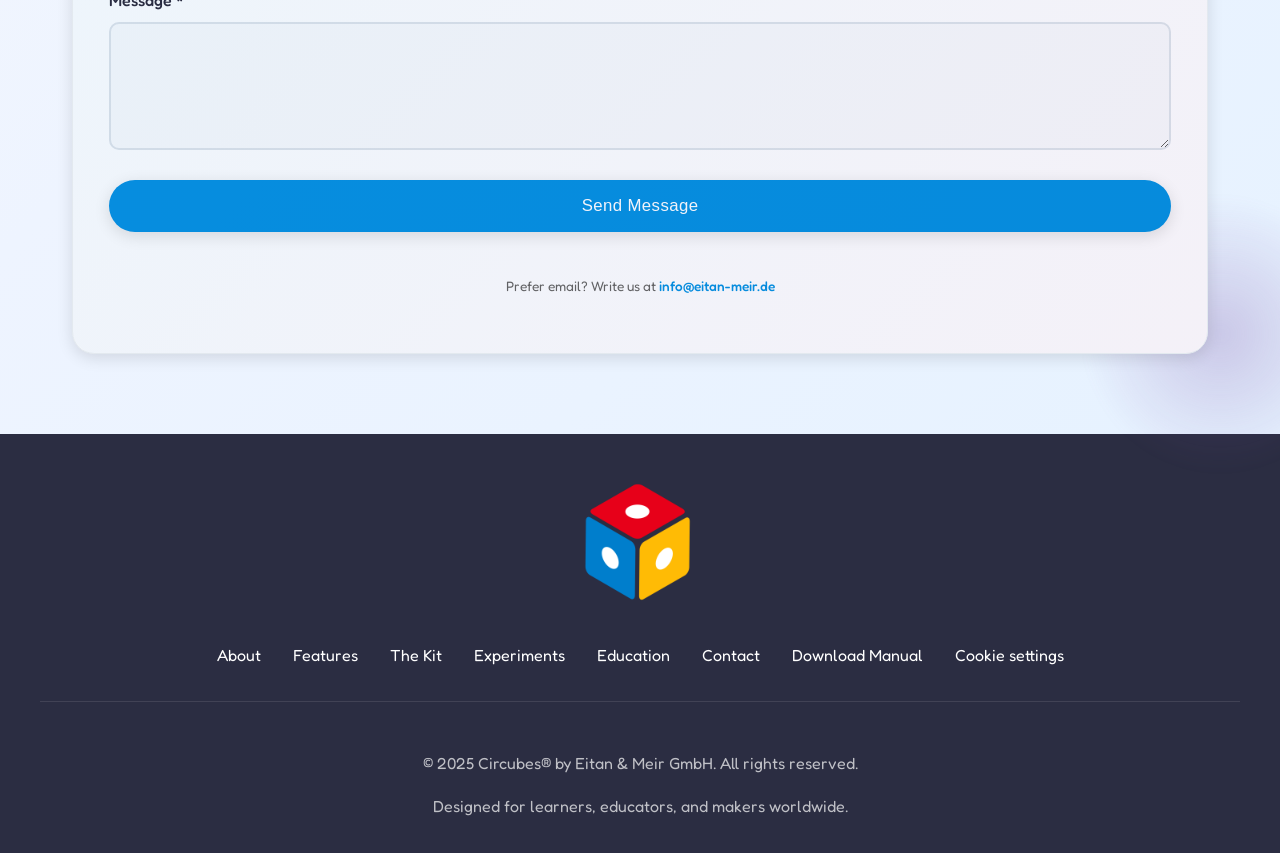
==== commit f753c267: "fix" ====
--- a/index.html
+++ b/index.html
@@ -1209,6 +1209,7 @@
             }
         }
     </style>
+    <script async src="https://js.stripe.com/v3/buy-button.js"></script>
 </head>
 
 <body>
@@ -1238,14 +1239,12 @@
             <h1>Build Circuits. Build Understanding.</h1>
             <p class="hero-tagline">Electronics Made Simple, Fun, and Hands-On</p>
             <div class="cta-buttons">
-                <button id="buyNowBtn" class="btn btn-buy-now">
-                    <span class="btn-icon">🛒</span>
-                    <span class="btn-text">
-                        <span class="btn-main-text">Buy Now</span>
-                        <span class="btn-price">99 USD</span>
-                    </span>
-                </button>
-                <a href="#about" class="btn btn-secondary">Learn More</a>
+                <stripe-buy-button
+                    buy-button-id="buy_btn_1U3aZBAJLxLrpm5q1j4MRkDb"
+                    publishable-key="pk_live_51SkRGAAJLxLrpm5qf7RqXzTUPRc53zvWkfSmdkyWSQ9QnMiZgFvE02sZ34ksSjhMv2gxTCOvYwGcNrn5qOR9tMCM00yjJifaCA"
+                >
+                </stripe-buy-button>
+           
             </div>
             <div class="hero-video">
                 <iframe width="560" height="315" src="https://www.youtube.com/embed/STNoo0Agtwc?si=kxfGhoafLtK6HtnF" title="YouTube video player" frameborder="0" allow="accelerometer; autoplay; clipboard-write; encrypted-media; gyroscope; picture-in-picture; web-share" referrerpolicy="strict-origin-when-cross-origin" allowfullscreen></iframe>
@@ -1852,27 +1851,6 @@
 (function(){var firebaseConfig={apiKey:"AIzaSyBNBEtOYZRJAmiLiCK-nIpiHN-g6RboDgg",authDomain:"circubes-com.firebaseapp.com",projectId:"circubes-com",storageBucket:"circubes-com.firebasestorage.app",messagingSenderId:"259395027197",appId:"1:259395027197:web:1aa814117cbd31df367e94",measurementId:"G-889BNYBK7F"};function init(){if(typeof firebase!=="undefined"&&firebase.app){firebase.initializeApp(firebaseConfig);firebase.analytics();}else{setTimeout(init,50);}}init();})();
     </script>
     <script>
-  // Stripe Payment Link Integration
-  // IMPORTANT: Replace 'YOUR_STRIPE_PAYMENT_LINK' with your Stripe Payment Link
-  // To create a Payment Link:
-  // 1. Go to Stripe Dashboard > Products
-  // 2. Click on your product > Create payment link
-  // 3. Copy the payment link URL (starts with https://buy.stripe.com/...)
-  const STRIPE_PAYMENT_LINK = 'https://buy.stripe.com/3cIfZg1Emdhd3a41fp7ss01';
-  
-  // Buy Now button handler
-  const buyNowBtn = document.getElementById('buyNowBtn');
-  if (buyNowBtn) {
-    buyNowBtn.addEventListener('click', function() {
-      if (STRIPE_PAYMENT_LINK === 'YOUR_STRIPE_PAYMENT_LINK') {
-        alert('Payment link not configured. Please contact us at info@eitan-meir.de');
-        return;
-      }
-      // Redirect to Stripe Payment Link
-      window.location.href = STRIPE_PAYMENT_LINK;
-    });
-  }
-
   // Form submission handling
   const form = document.getElementById('contactForm');
   const formStatus = document.getElementById('form-status');
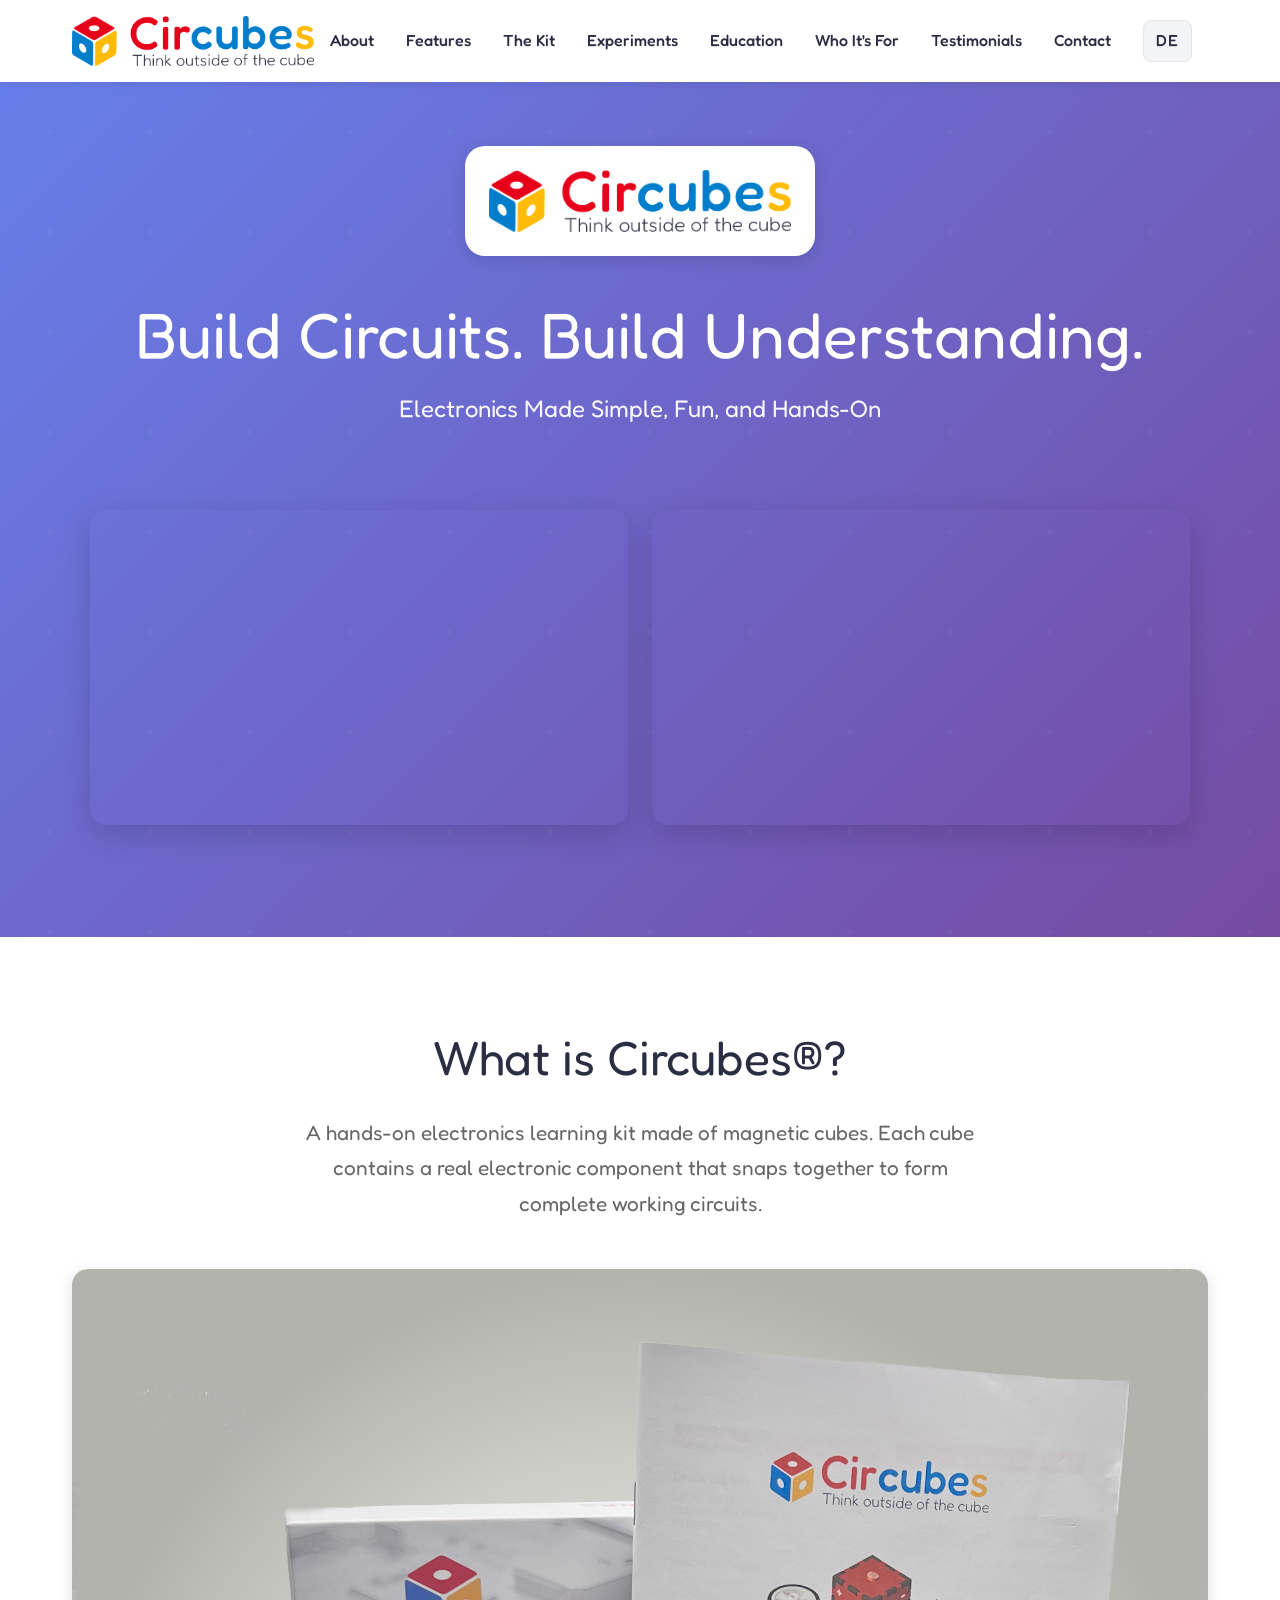
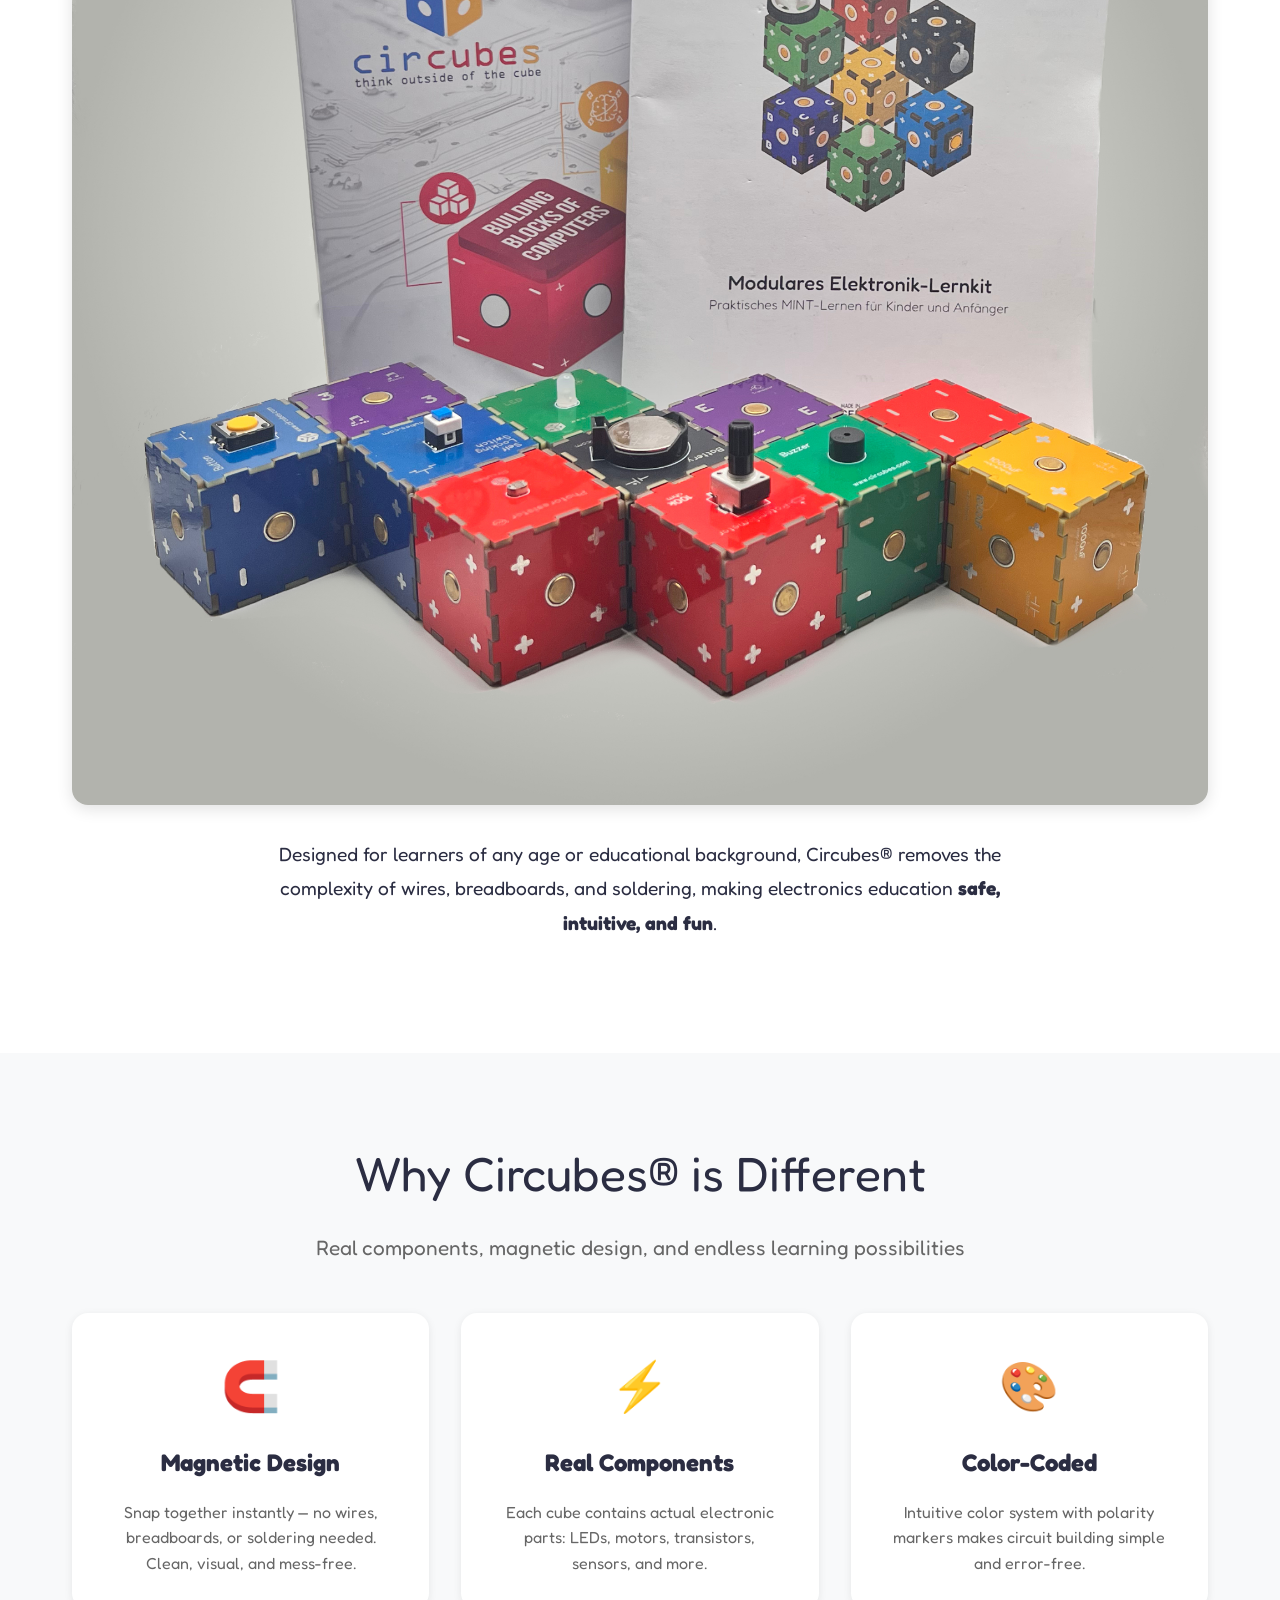
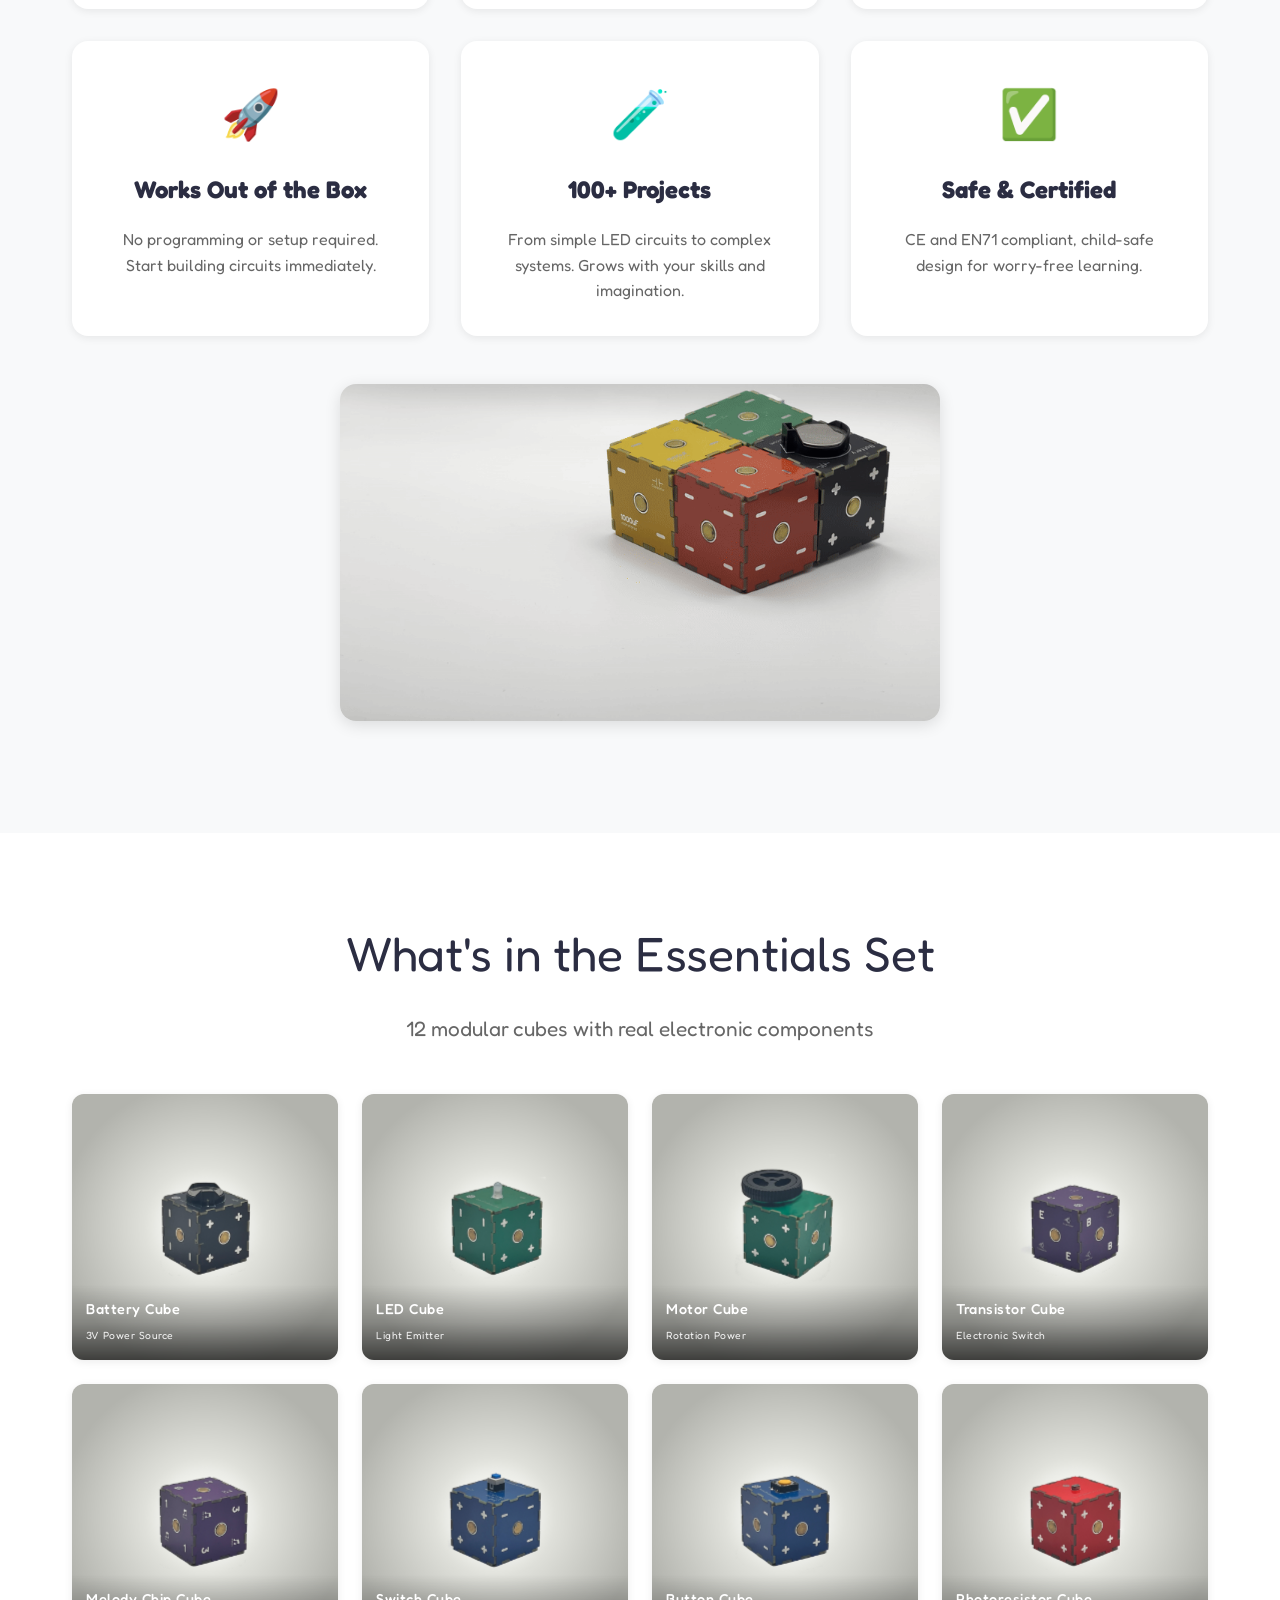
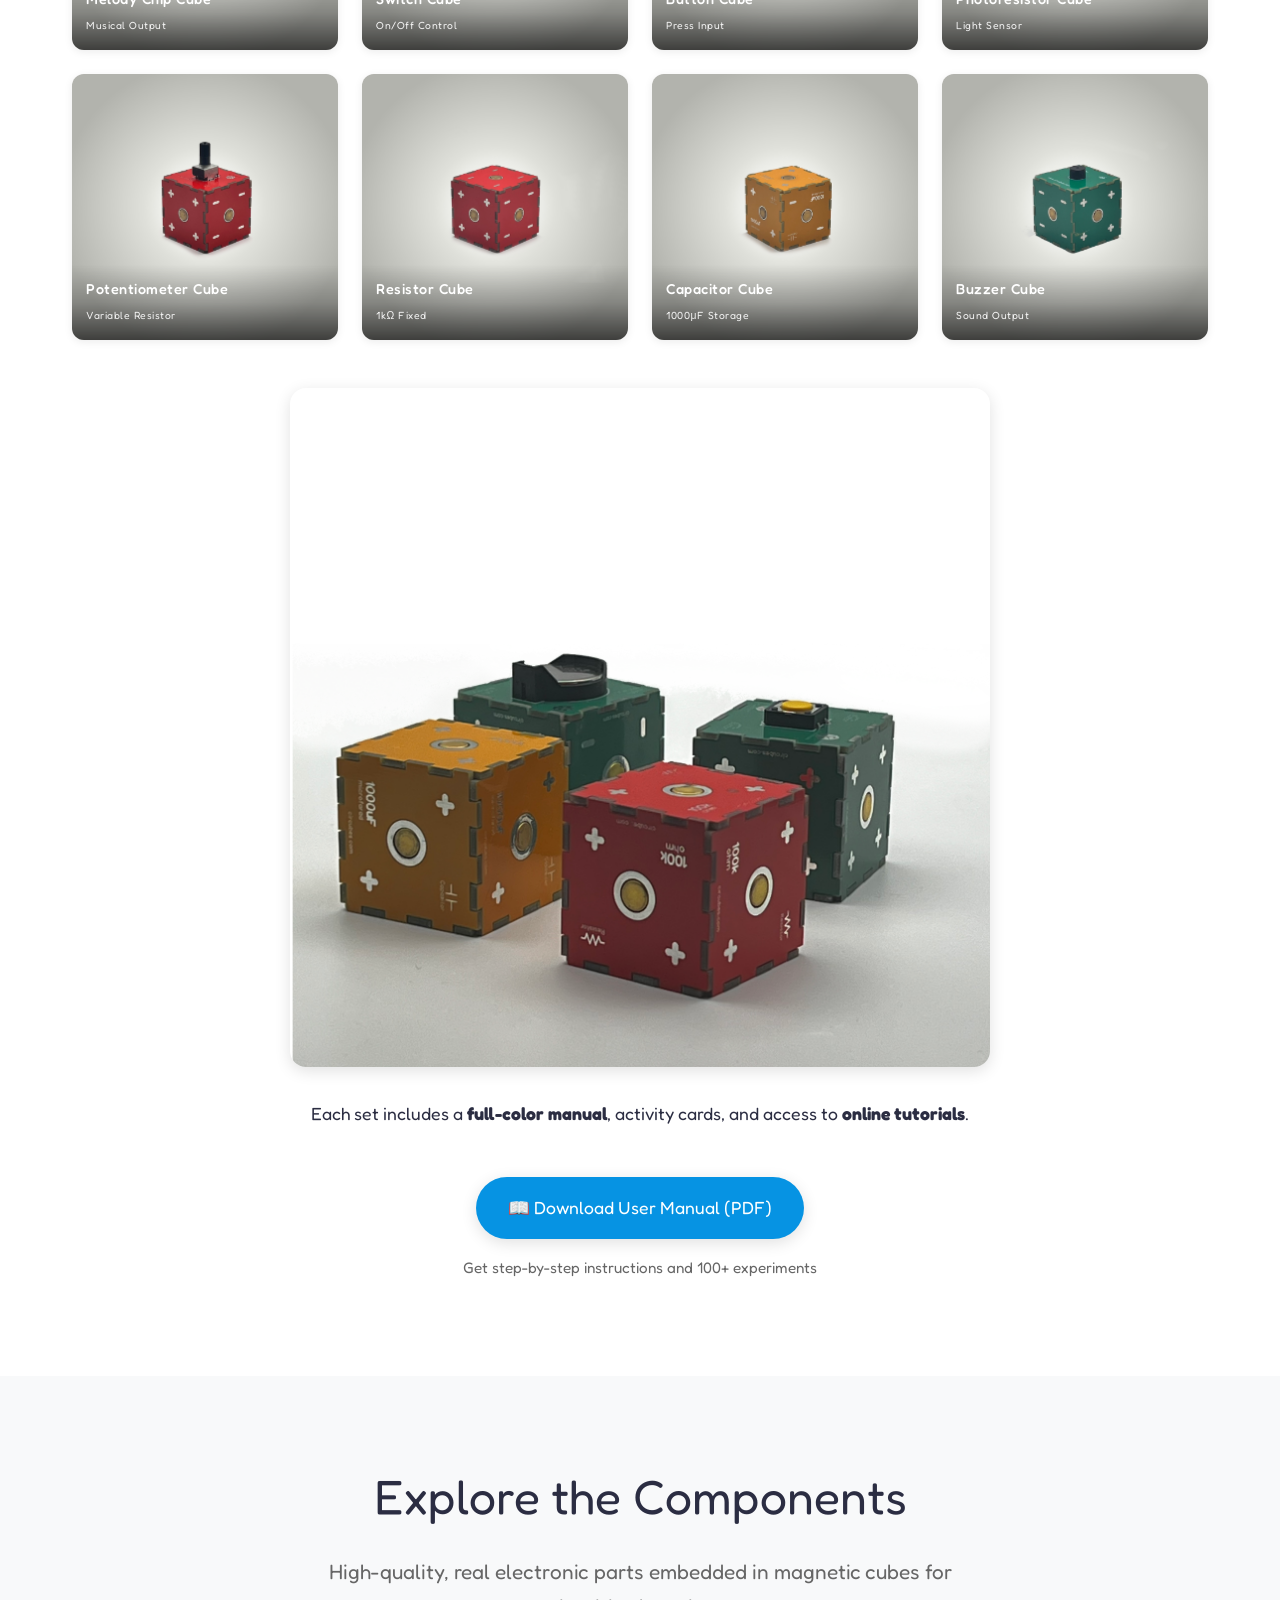
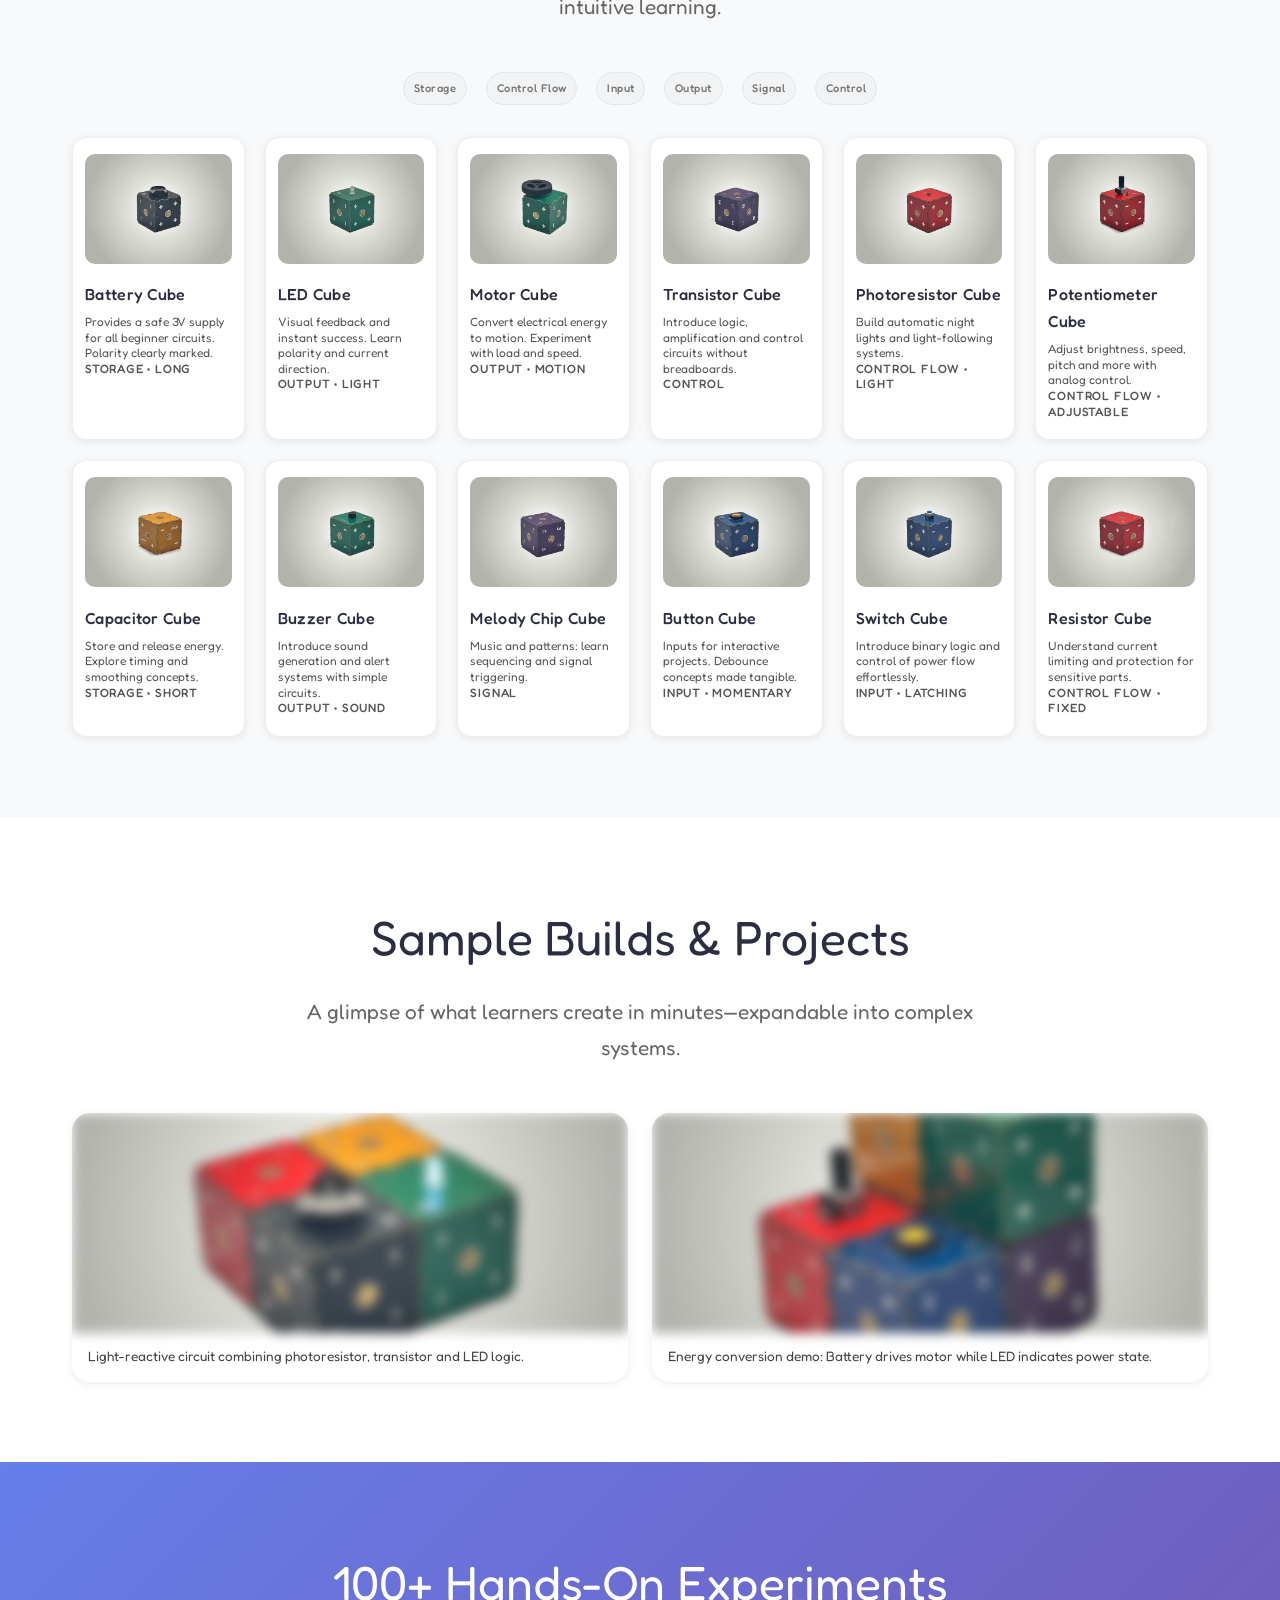
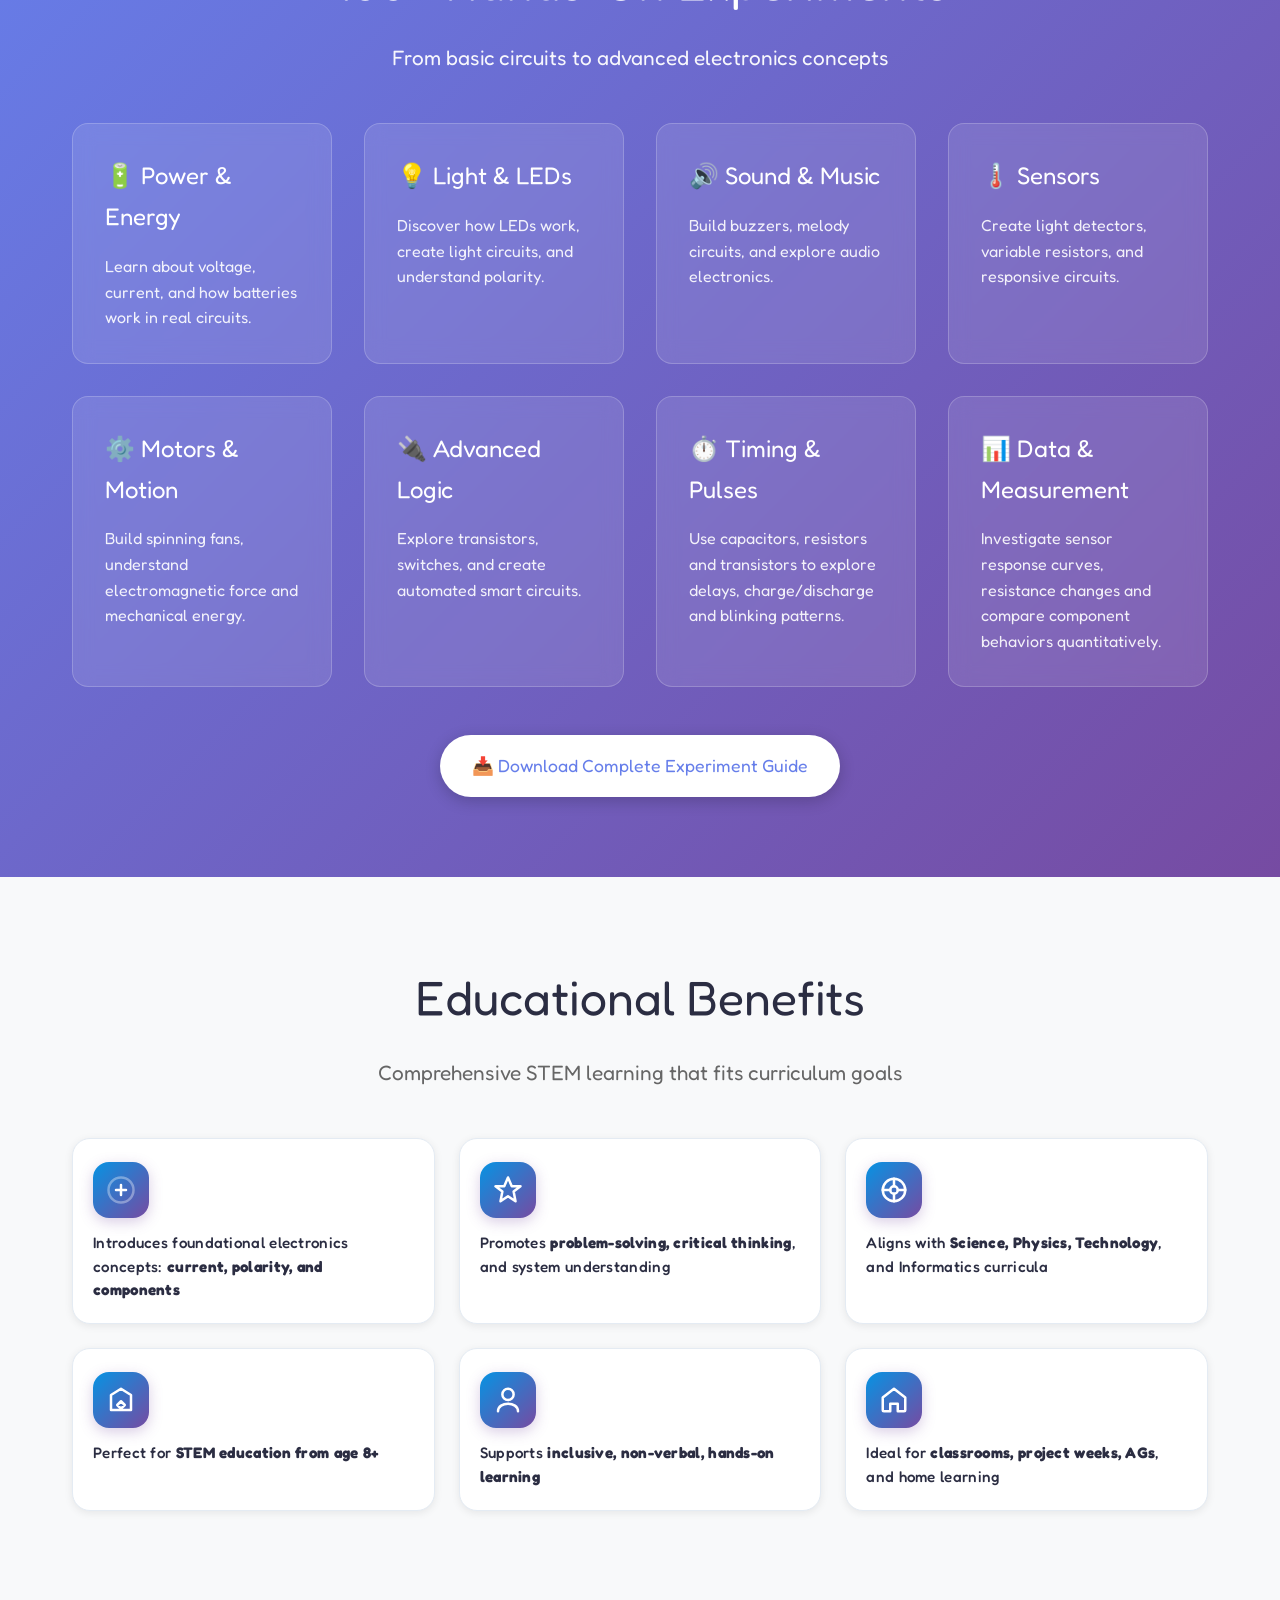
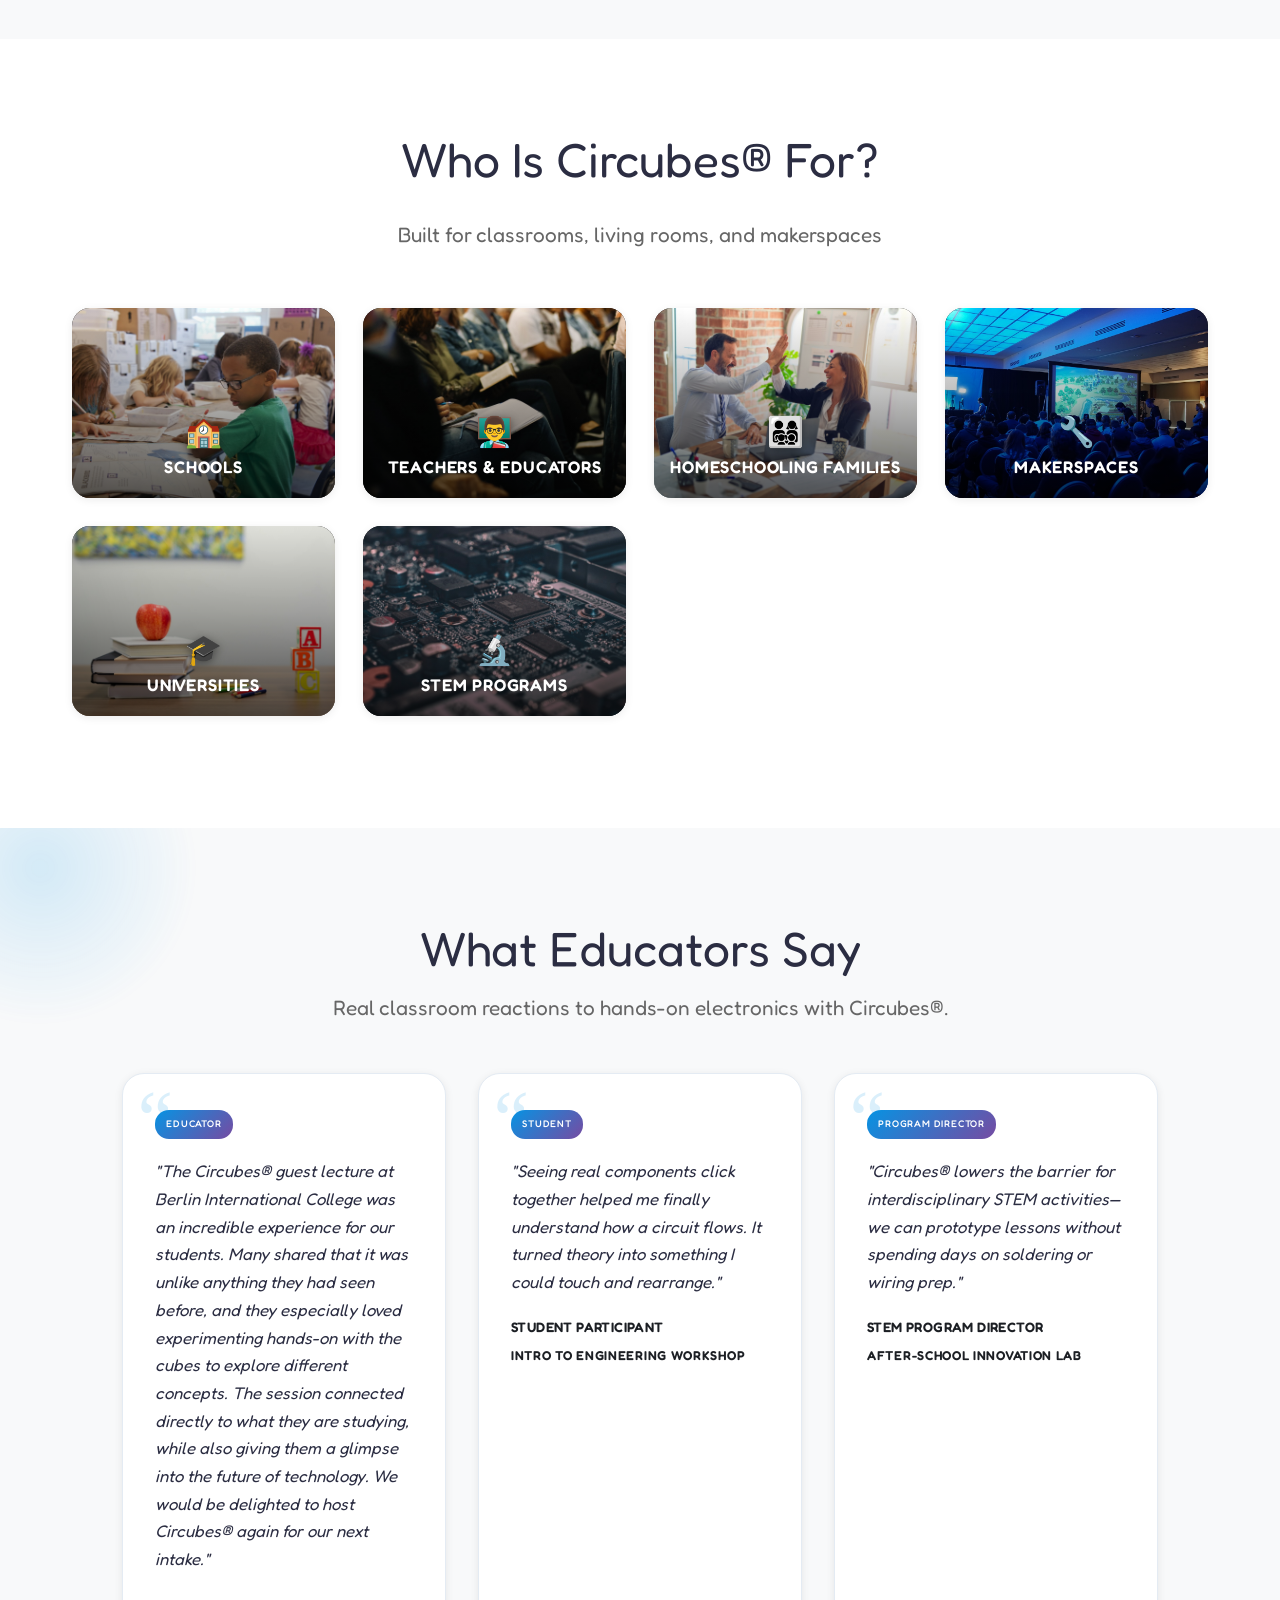
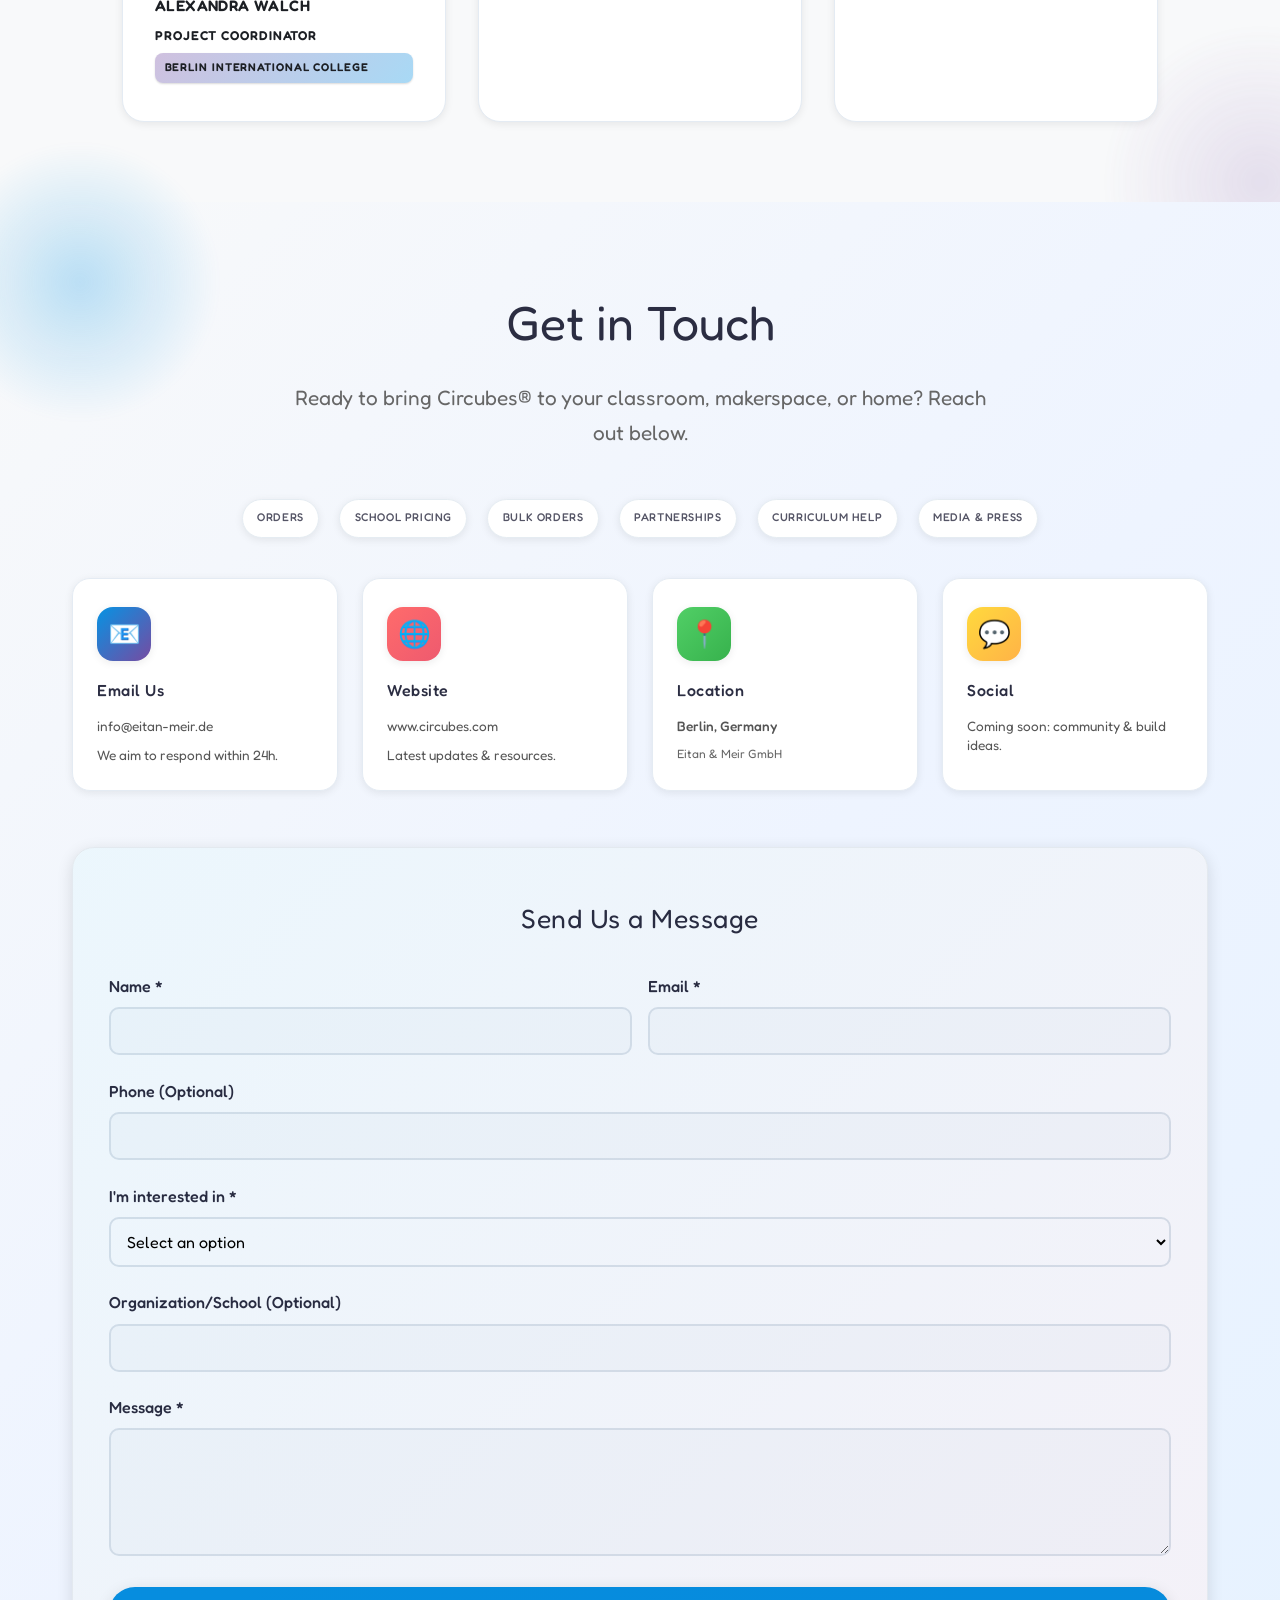
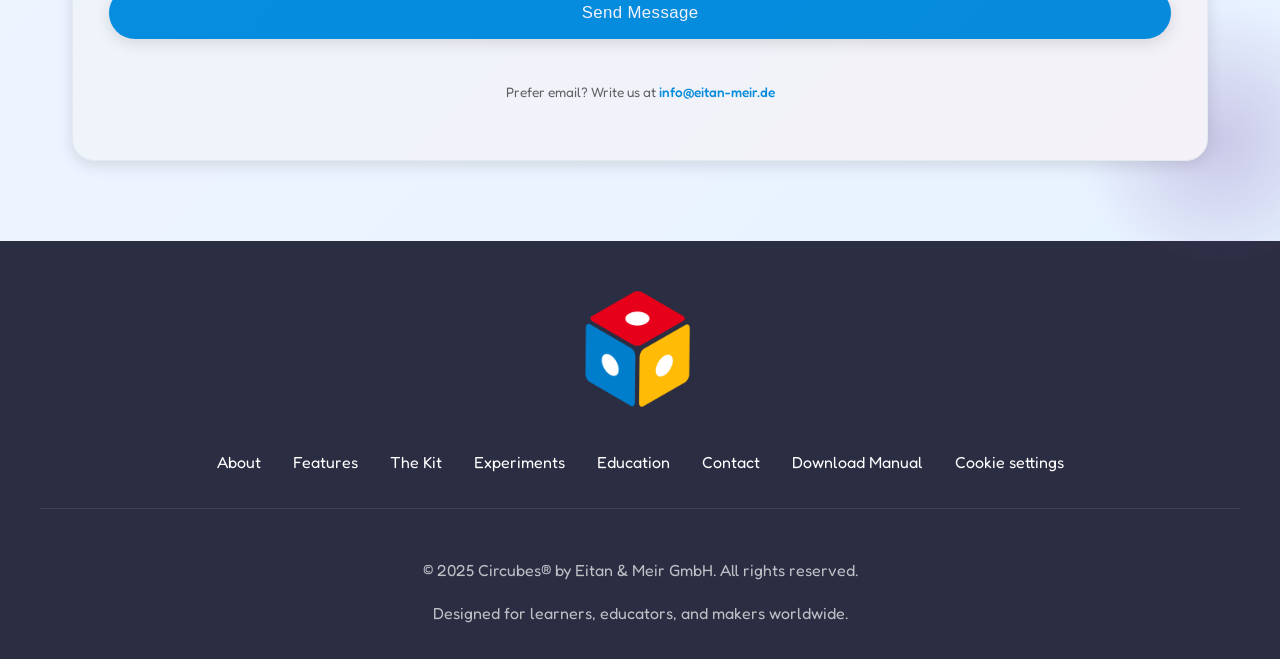
==== commit 5032b13e: "sbs" ====
--- a/index.html
+++ b/index.html
@@ -355,9 +355,15 @@
             opacity: 0.95;
         }
 
+        .hero-videos {
+            display: grid;
+            grid-template-columns: repeat(2, 1fr);
+            gap: 1.5rem;
+            max-width: 1100px;
+            margin: 3rem auto;
+        }
+
         .hero-video {
-            max-width: 900px;
-            margin: 3rem auto;
             border-radius: 16px;
             overflow: hidden;
             box-shadow: var(--shadow-lg);
@@ -365,8 +371,9 @@
 
         .hero-video iframe {
             width: 100%;
-            height: 500px;
+            height: 315px;
             border: none;
+            display: block;
         }
 
         /* CTA Buttons */
@@ -1179,8 +1186,12 @@
                 gap: 1rem;
             }
 
+            .hero-videos {
+                grid-template-columns: 1fr;
+            }
+
             .hero-video iframe {
-                height: 300px;
+                height: 240px;
             }
 
             section {
@@ -1246,8 +1257,13 @@
                 </stripe-buy-button>
            
             </div>
-            <div class="hero-video">
-                <iframe width="560" height="315" src="https://www.youtube.com/embed/STNoo0Agtwc?si=kxfGhoafLtK6HtnF" title="YouTube video player" frameborder="0" allow="accelerometer; autoplay; clipboard-write; encrypted-media; gyroscope; picture-in-picture; web-share" referrerpolicy="strict-origin-when-cross-origin" allowfullscreen></iframe>
+            <div class="hero-videos">
+                <div class="hero-video">
+                    <iframe src="https://www.youtube.com/embed/STNoo0Agtwc?si=kxfGhoafLtK6HtnF" title="Circubes demo video (English)" allow="accelerometer; autoplay; clipboard-write; encrypted-media; gyroscope; picture-in-picture; web-share" referrerpolicy="strict-origin-when-cross-origin" allowfullscreen></iframe>
+                </div>
+                <div class="hero-video">
+                    <iframe src="https://www.youtube.com/embed/g3Nqts4KpuI?si=lPuFWD-bBHJeebii" title="Circubes demo video (German)" allow="accelerometer; autoplay; clipboard-write; encrypted-media; gyroscope; picture-in-picture; web-share" referrerpolicy="strict-origin-when-cross-origin" allowfullscreen></iframe>
+                </div>
             </div>
         </div>
     </section>
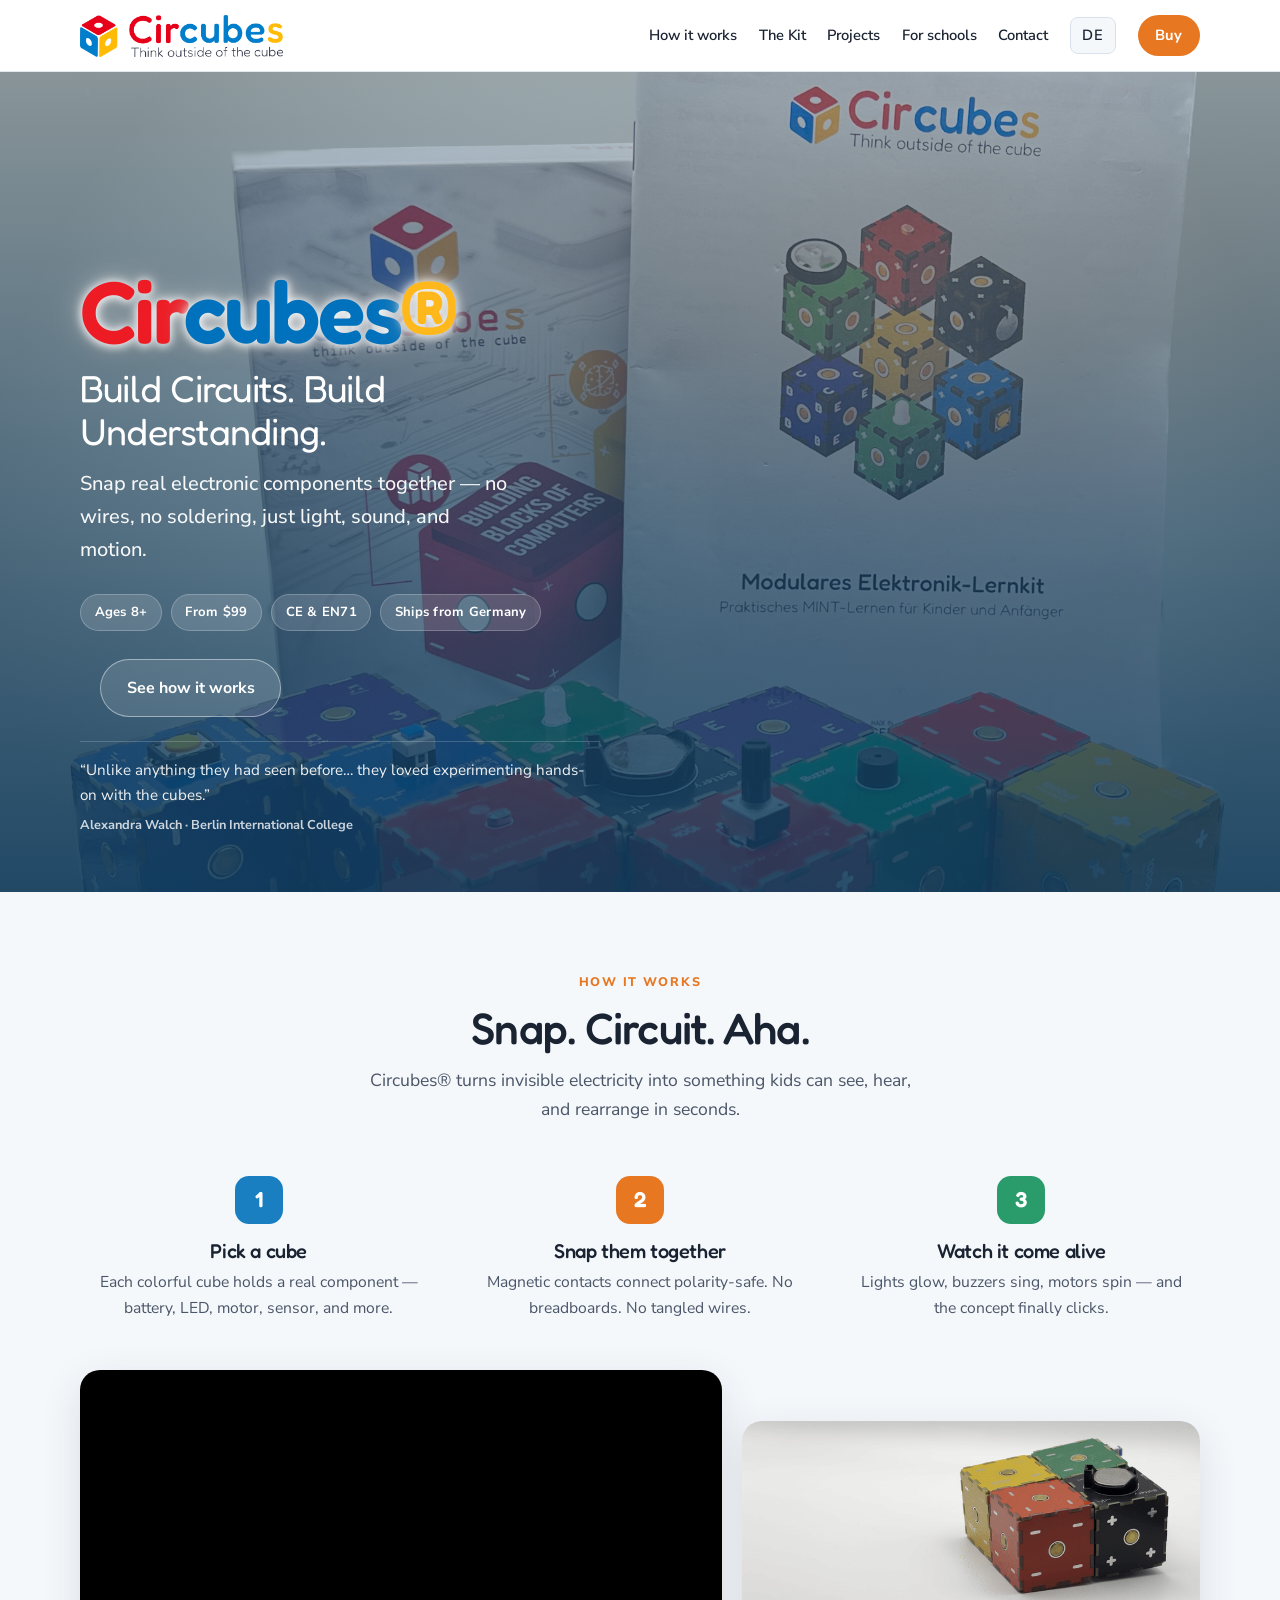
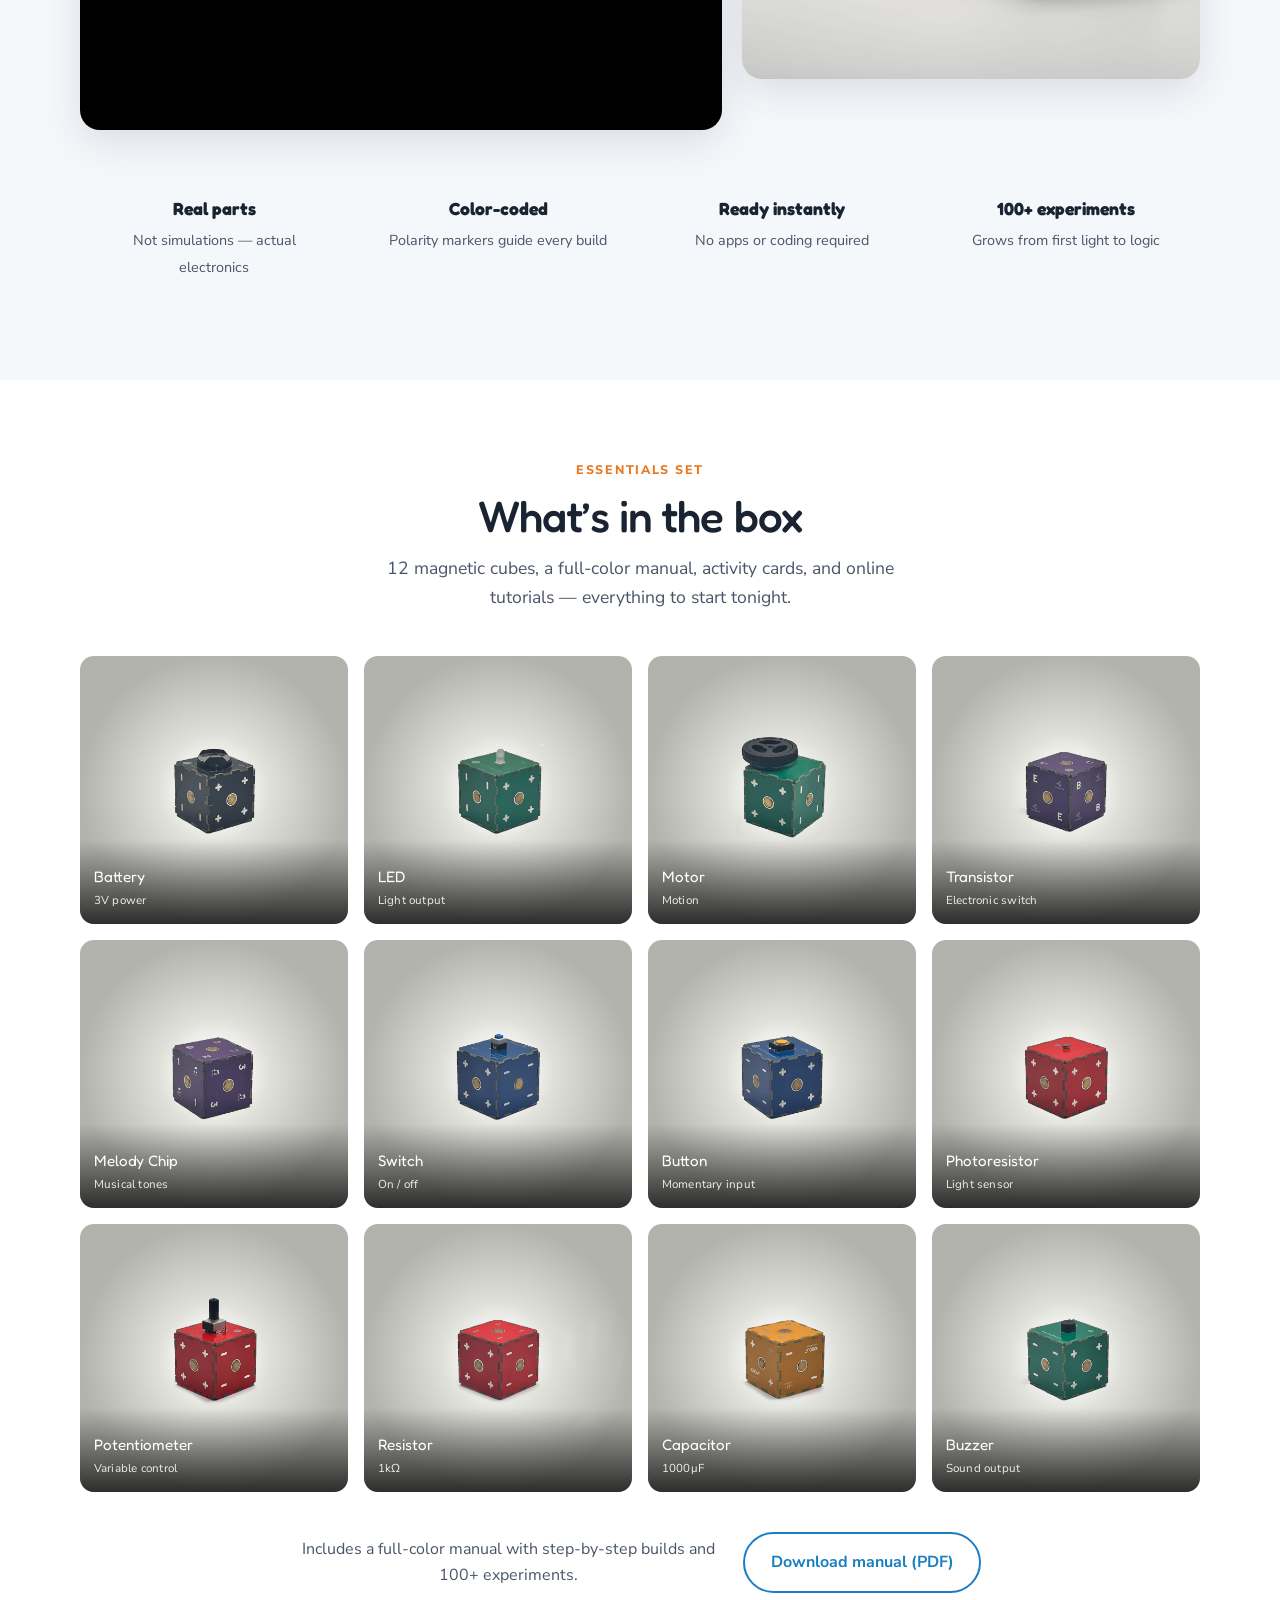
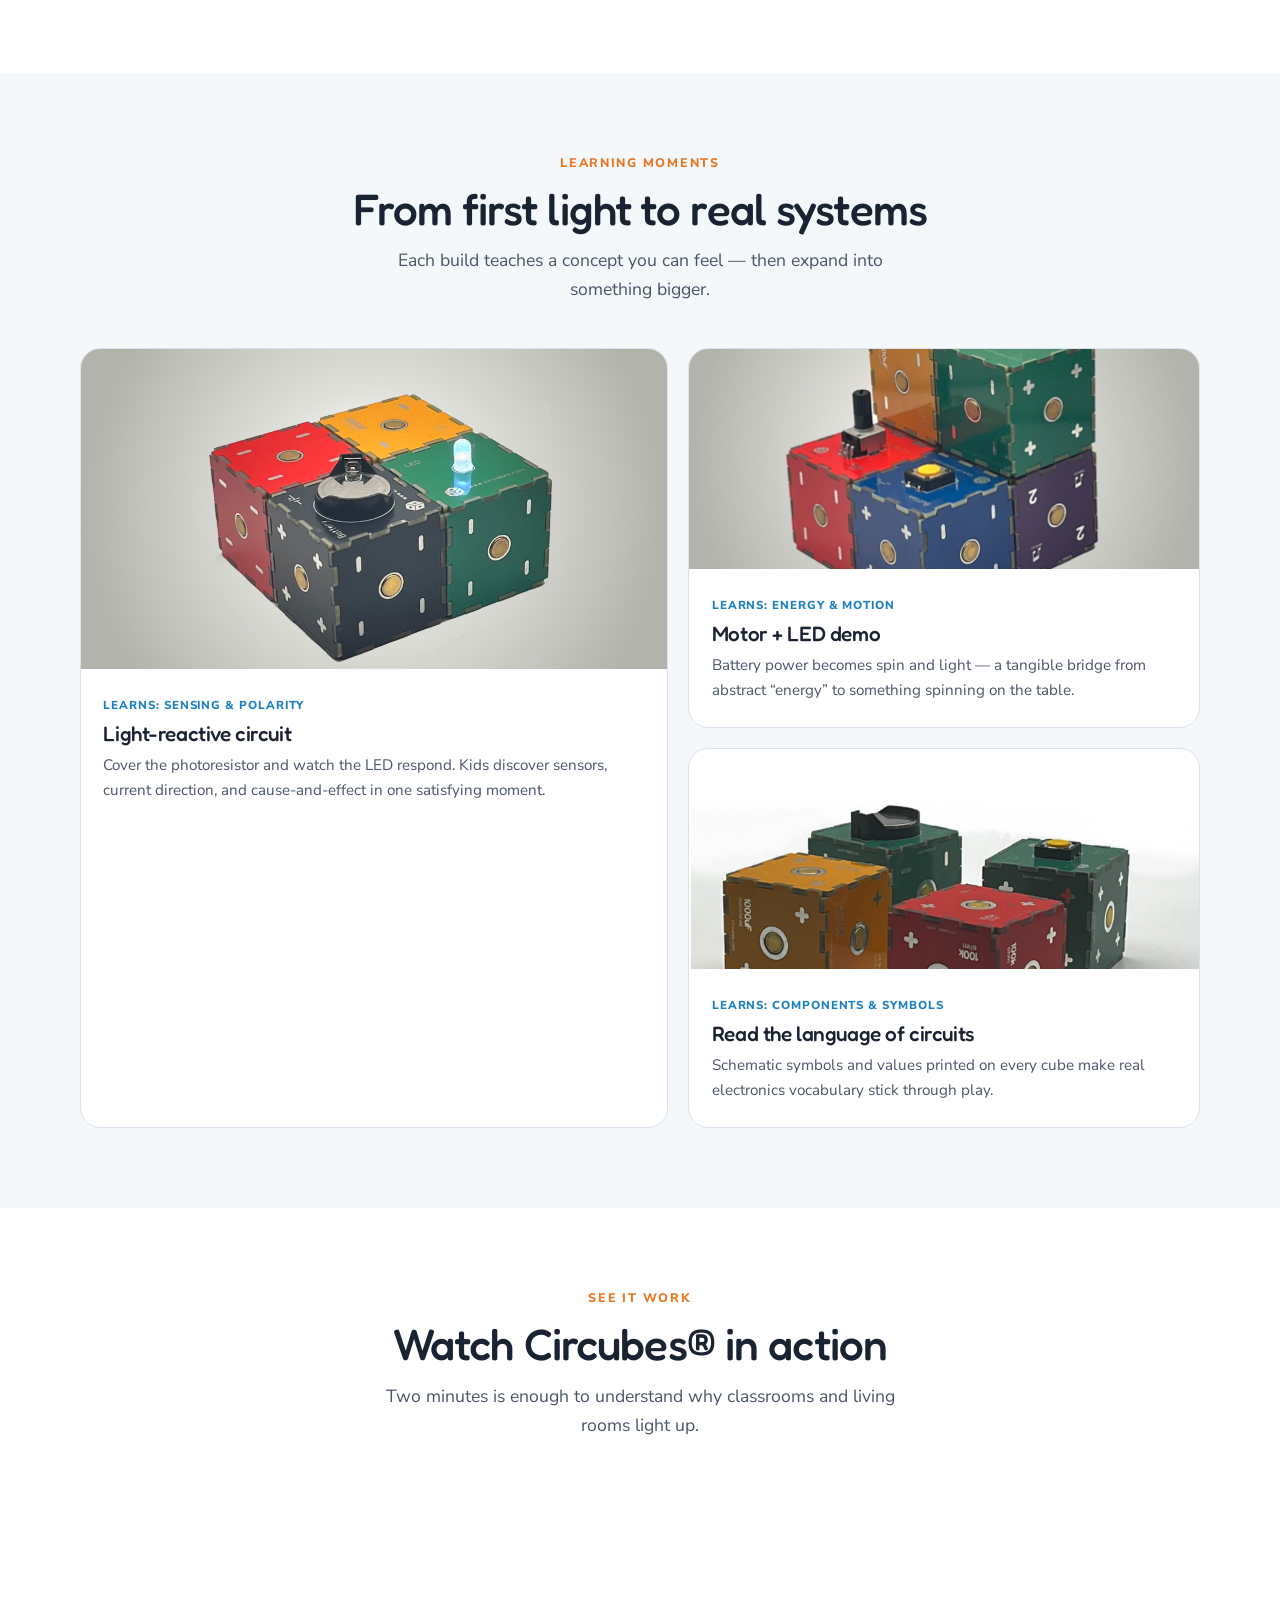
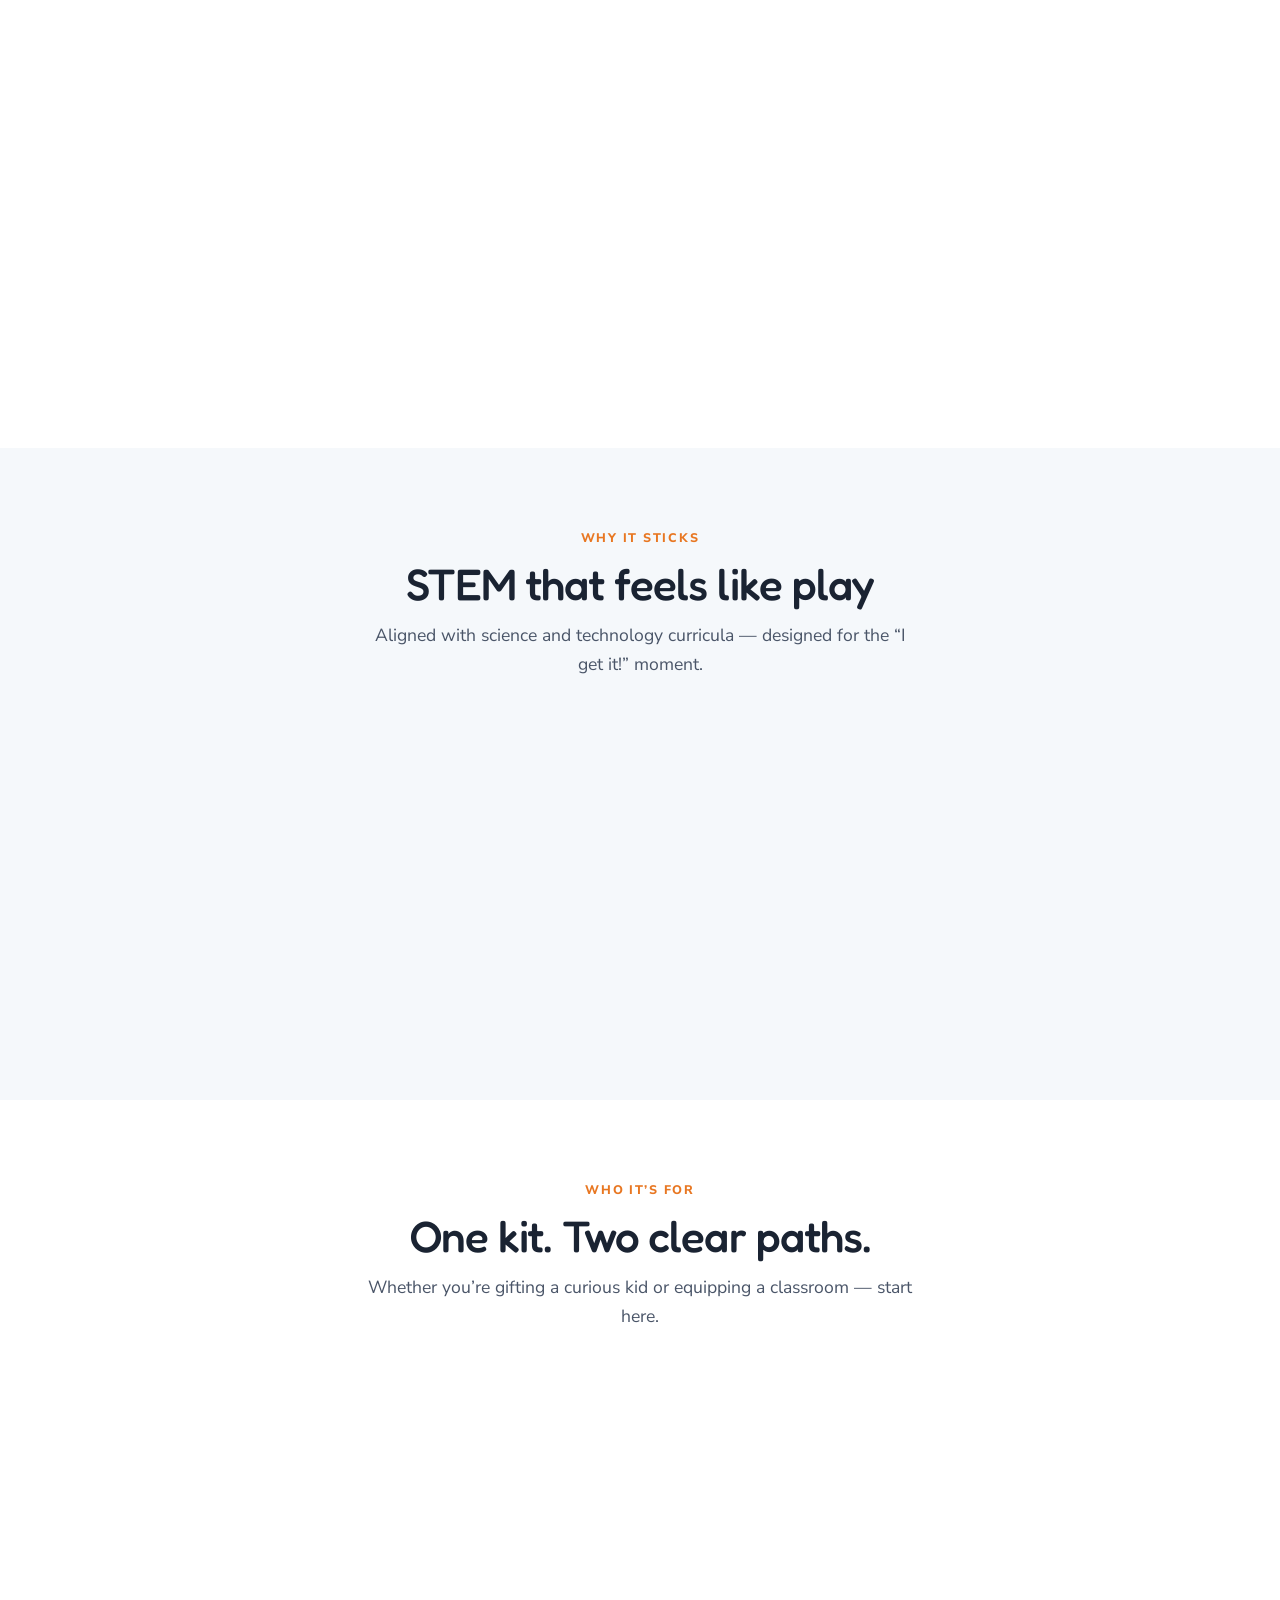
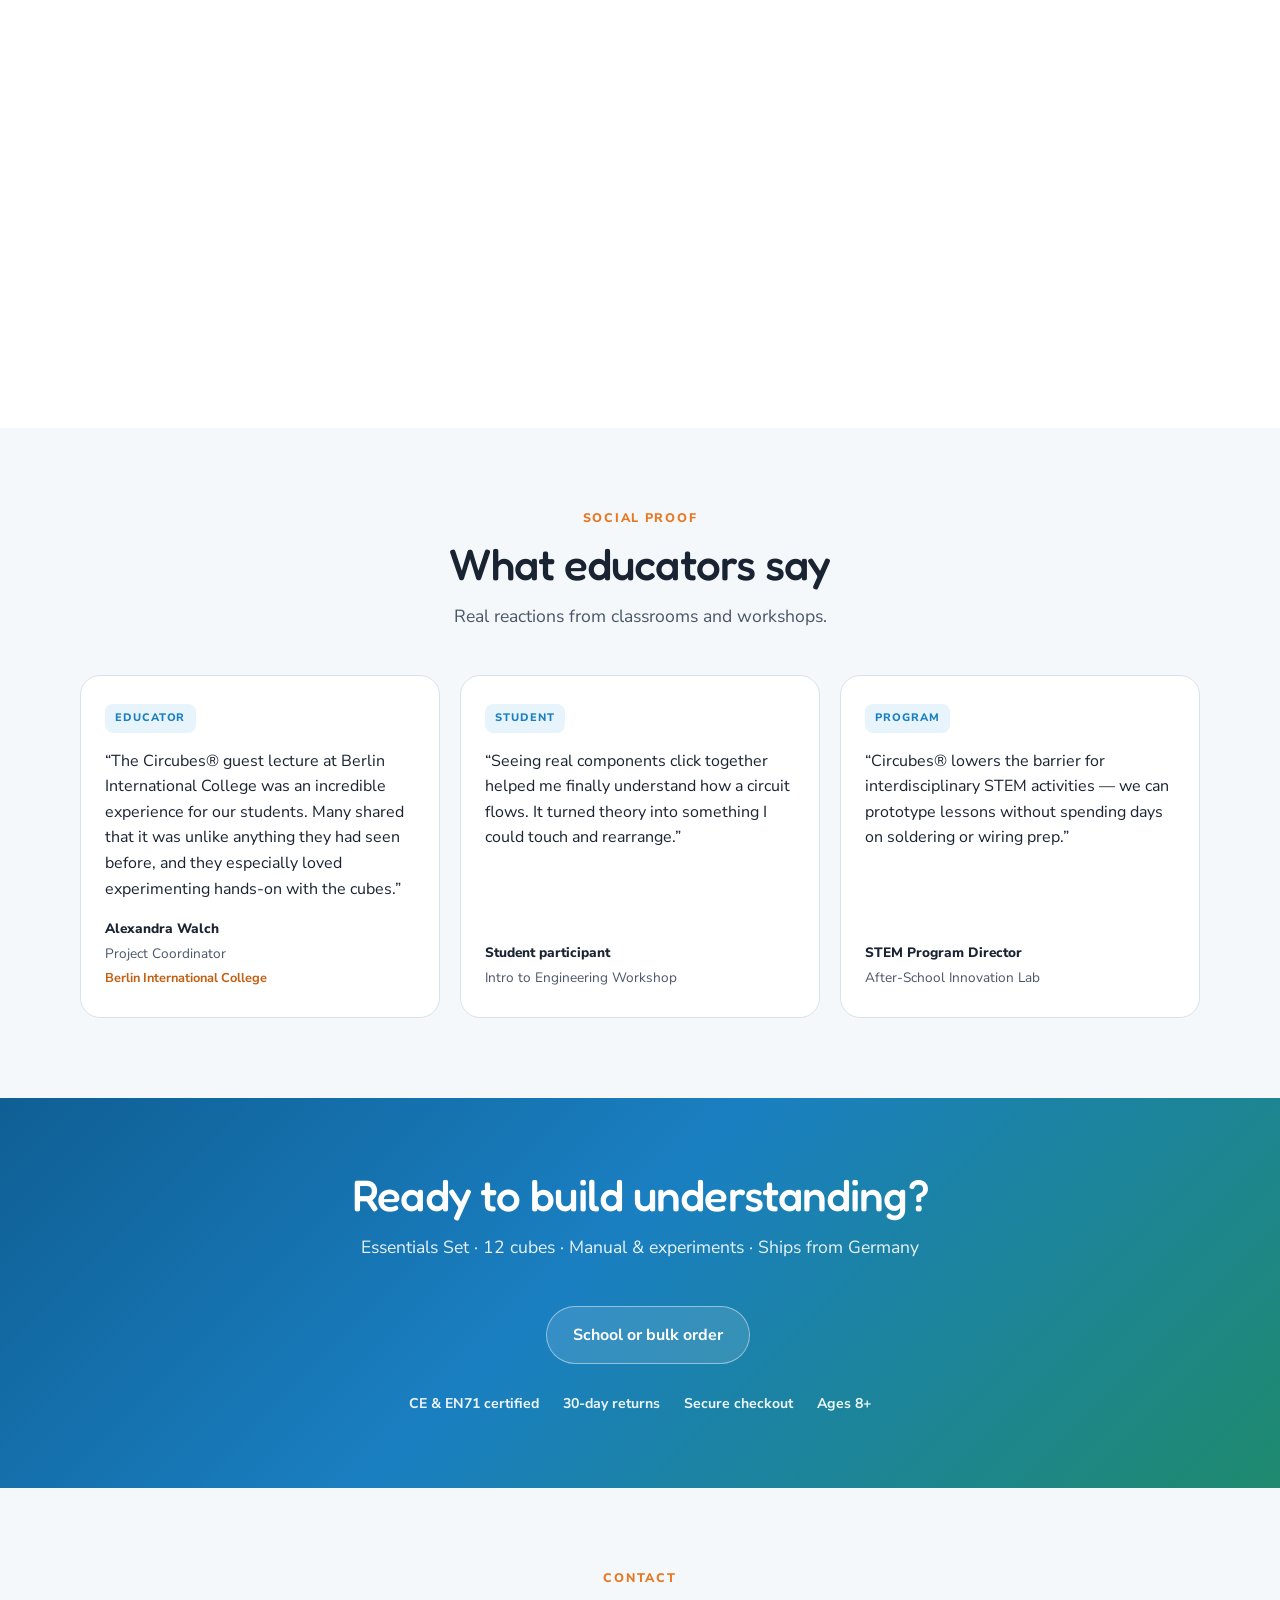
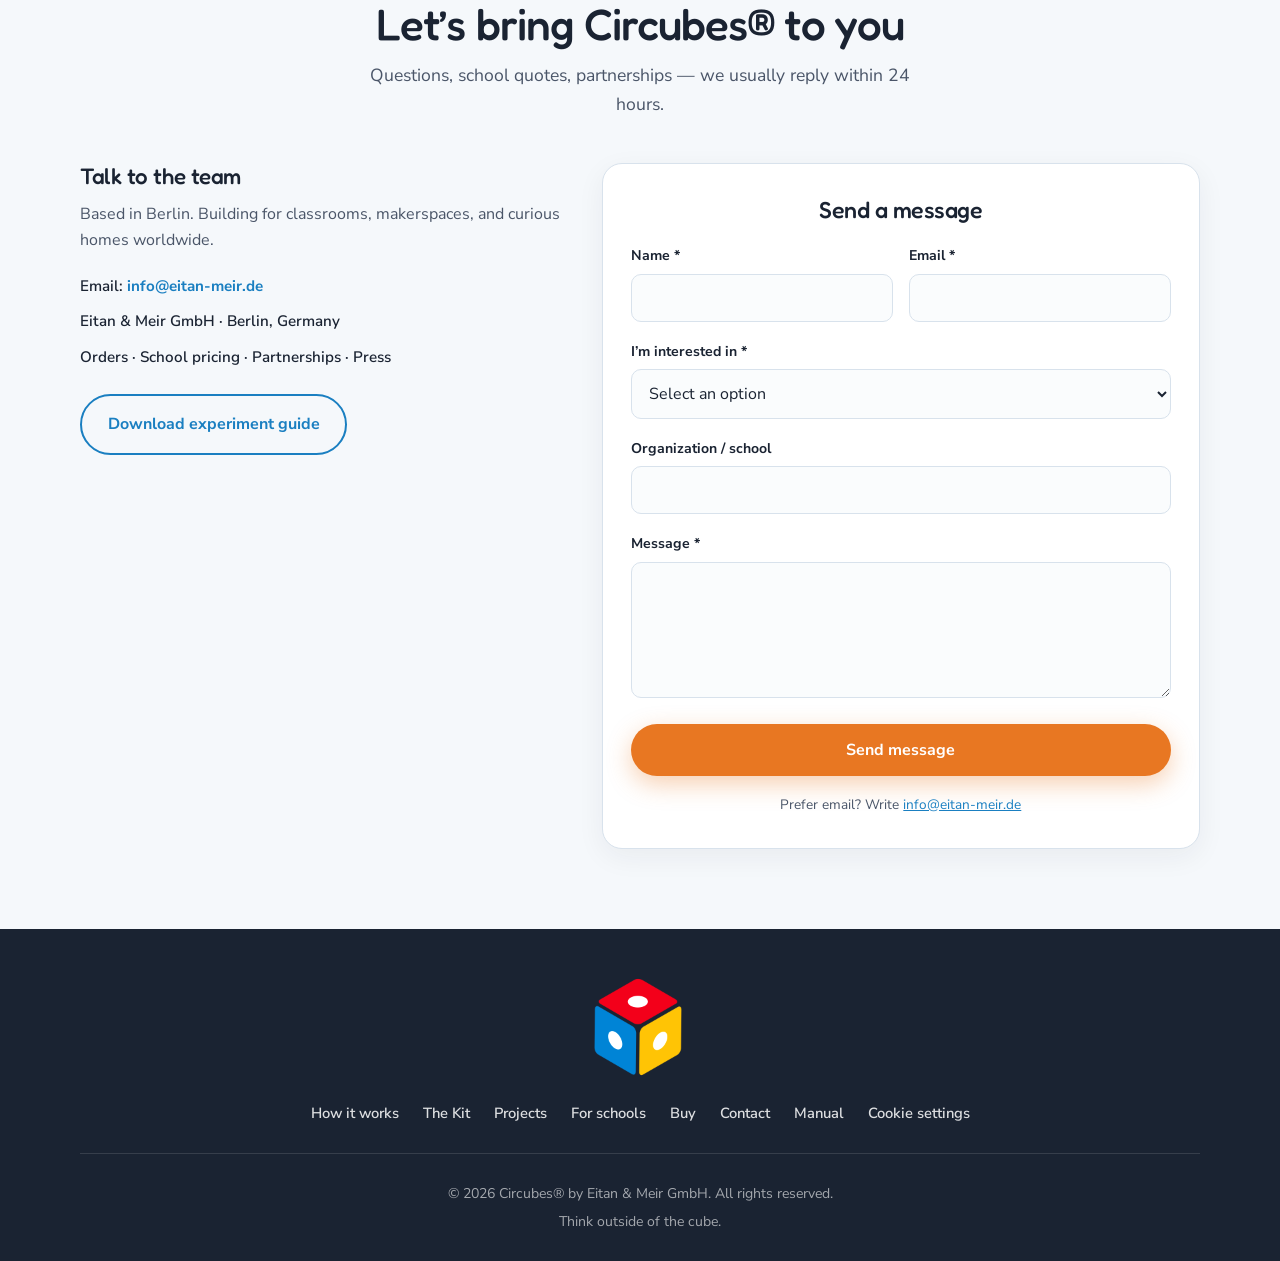
==== commit 719dd5e2: "updates" ====
--- a/index.html
+++ b/index.html
@@ -205,1546 +205,313 @@
     </script>
     <link rel="preconnect" href="https://fonts.googleapis.com" />
     <link rel="preconnect" href="https://fonts.gstatic.com" crossorigin />
-    <link href="https://fonts.googleapis.com/css2?family=Fredoka:wght@300..700&display=swap" rel="stylesheet">
-    <style>
-        /* Variables */
-        :root {
-            --color-primary: #0693e3;
-            --color-secondary: #FF6B6B;
-            --color-accent: #FFD93D;
-            --color-success: #51CF66;
-            --color-dark: #2b2d42;
-            --color-light: #f8f9fa;
-            --color-white: #ffffff;
-            --font-main: "Fredoka", sans-serif;
-            --shadow-sm: 0 2px 8px rgba(0, 0, 0, 0.08);
-            --shadow-md: 0 4px 16px rgba(0, 0, 0, 0.12);
-            --shadow-lg: 0 10px 30px rgba(0, 0, 0, 0.15);
-            --transition: all 0.3s ease;
-        }
-
-        /* Base styles */
-        * {
-            box-sizing: border-box;
-        }
-
-        body {
-            font-family: var(--font-main);
-            margin: 0;
-            padding: 0;
-            background-color: var(--color-white);
-            color: var(--color-dark);
-            line-height: 1.7;
-            scroll-behavior: smooth;
-            font-weight: 400;
-        }
-
-        /* Navigation Bar */
-        .navbar {
-            background: var(--color-white);
-            box-shadow: var(--shadow-sm);
-            position: sticky;
-            top: 0;
-            z-index: 1000;
-            padding: 1rem 0;
-        }
-
-        .navbar-container {
-            max-width: 1200px;
-            margin: 0 auto;
-            padding: 0 2rem;
-            display: flex;
-            justify-content: space-between;
-            align-items: center;
-            flex-wrap: wrap;
-        }
-
-        .navbar-logo {
-            height: 50px;
-        }
-
-        .navbar-menu {
-            display: flex;
-            gap: 2rem;
-            align-items: center;
-            flex-wrap: wrap;
-        }
-
-        .navbar-menu a {
-            text-decoration: none;
-            color: var(--color-dark);
-            font-weight: 500;
-            transition: var(--transition);
-            font-size: 1rem;
-        }
-
-        .navbar-menu a:hover {
-            color: var(--color-primary);
-        }
-
-        .lang-switcher {
-            display: inline-flex;
-            align-items: center;
-            margin-right: 1rem;
-            padding: 0.375rem 0.75rem;
-            font-size: 0.875rem;
-            font-weight: 500;
-            color: #374151;
-            background: #f3f4f6;
-            border: 1px solid #e5e7eb;
-            border-radius: 0.5rem;
-            text-decoration: none;
-            letter-spacing: 0.8px;
-            text-transform: uppercase;
-            transition: border-color 0.2s, background 0.2s, color 0.2s;
-        }
-        .lang-switcher:hover {
-            border-color: #c4b5fd;
-            background: #f5f3ff;
-            color: #6d28d9;
-        }
-
-        /* Hero Section */
-        .hero {
-            background: linear-gradient(135deg, #667eea 0%, #764ba2 100%);
-            color: var(--color-white);
-            padding: 4rem 2rem;
-            text-align: center;
-            position: relative;
-            overflow: hidden;
-        }
-
-        .hero::before {
-            content: '';
-            position: absolute;
-            top: 0;
-            left: 0;
-            right: 0;
-            bottom: 0;
-            background: url('data:image/svg+xml,<svg width="100" height="100" xmlns="http://www.w3.org/2000/svg"><circle cx="50" cy="50" r="3" fill="rgba(255,255,255,0.1)"/></svg>');
-            opacity: 0.3;
-        }
-
-        .hero-content {
-            max-width: 1200px;
-            margin: 0 auto;
-            position: relative;
-            z-index: 1;
-        }
-
-        .hero-logo {
-            max-width: 350px;
-            margin: 0 auto 2rem;
-            background: var(--color-white);
-            padding: 1.5rem;
-            border-radius: 20px;
-            box-shadow: var(--shadow-md);
-        }
-
-        .hero h1 {
-            font-size: clamp(2.5rem, 5vw, 4rem);
-            font-weight: 400;
-            margin: 0 0 1rem 0;
-            line-height: 1.2;
-        }
-
-        .hero-tagline {
-            font-size: clamp(1.2rem, 2.5vw, 1.5rem);
-            font-weight: 400;
-            margin: 0 0 2rem 0;
-            opacity: 0.95;
-        }
-
-        .hero-videos {
-            display: grid;
-            grid-template-columns: repeat(2, 1fr);
-            gap: 1.5rem;
-            max-width: 1100px;
-            margin: 3rem auto;
-        }
-
-        .hero-video {
-            border-radius: 16px;
-            overflow: hidden;
-            box-shadow: var(--shadow-lg);
-        }
-
-        .hero-video iframe {
-            width: 100%;
-            height: 315px;
-            border: none;
-            display: block;
-        }
-
-        /* CTA Buttons */
-        .cta-buttons {
-            display: flex;
-            justify-content: center;
-            gap: 1rem;
-            margin: 2rem 0;
-            flex-wrap: wrap;
-        }
-
-        .btn {
-            display: inline-block;
-            padding: 1rem 2rem;
-            border-radius: 50px;
-            font-weight: 400;
-            text-decoration: none;
-            transition: var(--transition);
-            font-size: 1.1rem;
-            cursor: pointer;
-            border: none;
-        }
-
-        .btn-primary {
-            background: var(--color-primary);
-            color: var(--color-white);
-            box-shadow: var(--shadow-md);
-        }
-
-        .btn-primary:hover {
-            background: #0577c5;
-            transform: translateY(-2px);
-            box-shadow: var(--shadow-lg);
-        }
-
-        .btn-primary:disabled {
-            opacity: 0.7;
-            cursor: not-allowed;
-            transform: none;
-        }
-
-        /* Enhanced Buy Now Button */
-        .btn-buy-now {
-            background: linear-gradient(135deg, var(--color-primary), #764ba2);
-            color: var(--color-white);
-            padding: 1.2rem 2.5rem;
-            font-size: 1.2rem;
-            font-weight: 500;
-            box-shadow: 0 6px 20px rgba(6, 147, 227, 0.4);
-            position: relative;
-            overflow: hidden;
-            display: inline-flex;
-            align-items: center;
-            gap: 0.75rem;
-        }
-
-        .btn-buy-now::before {
-            content: '';
-            position: absolute;
-            top: 0;
-            left: -100%;
-            width: 100%;
-            height: 100%;
-            background: linear-gradient(90deg, transparent, rgba(255, 255, 255, 0.2), transparent);
-            transition: left 0.5s;
-        }
-
-        .btn-buy-now:hover::before {
-            left: 100%;
-        }
-
-        .btn-buy-now:hover {
-            background: linear-gradient(135deg, #0577c5, #5a3d85);
-            transform: translateY(-3px);
-            box-shadow: 0 8px 25px rgba(6, 147, 227, 0.5);
-        }
-
-        .btn-buy-now:active {
-            transform: translateY(-1px);
-        }
-
-        .btn-buy-now .btn-icon {
-            font-size: 1.4rem;
-            line-height: 1;
-        }
-
-        .btn-buy-now .btn-text {
-            display: flex;
-            flex-direction: column;
-            align-items: flex-start;
-            line-height: 1.3;
-        }
-
-        .btn-buy-now .btn-main-text {
-            font-size: 1.2rem;
-            font-weight: 600;
-            letter-spacing: 0.5px;
-        }
-
-        .btn-buy-now .btn-price {
-            font-size: 0.9rem;
-            opacity: 0.95;
-            font-weight: 400;
-            margin-top: 0.15rem;
-        }
-
-        .btn-secondary {
-            background: var(--color-white);
-            color: var(--color-primary);
-            border: 2px solid var(--color-primary);
-        }
-
-        .btn-secondary:hover {
-            background: var(--color-primary);
-            color: var(--color-white);
-            transform: translateY(-2px);
-        }
-
-        /* Container */
-        .container {
-            max-width: 1200px;
-            margin: 0 auto;
-            padding: 0 2rem;
-        }
-
-        /* Section Styles */
-        section {
-            padding: 5rem 2rem;
-            scroll-margin-top: 80px;
-        }
-
-        .section-alt {
-            background: var(--color-light);
-        }
-
-        .section-heading {
-            font-size: clamp(2rem, 4vw, 3rem);
-            font-weight: 400;
-            margin: 0 0 1rem 0;
-            text-align: center;
-            color: var(--color-dark);
-        }
-
-        .section-subheading {
-            font-size: clamp(1.1rem, 2vw, 1.3rem);
-            text-align: center;
-            color: #666;
-            margin: 0 auto 3rem;
-            max-width: 700px;
-        }
-
-        /* Feature Grid */
-        .feature-grid {
-            display: grid;
-            grid-template-columns: repeat(auto-fit, minmax(280px, 1fr));
-            gap: 2rem;
-            margin: 3rem 0;
-        }
-
-        .feature-card {
-            background: var(--color-white);
-            padding: 2rem;
-            border-radius: 16px;
-            box-shadow: var(--shadow-sm);
-            transition: var(--transition);
-            text-align: center;
-        }
-
-        .feature-card:hover {
-            transform: translateY(-5px);
-            box-shadow: var(--shadow-md);
-        }
-
-        .feature-icon {
-            font-size: 3rem;
-            margin-bottom: 1rem;
-        }
-
-        .feature-card h3 {
-            font-size: 1.5rem;
-            margin: 0 0 1rem 0;
-            color: var(--color-dark);
-        }
-
-        .feature-card p {
-            color: #666;
-            line-height: 1.6;
-            margin: 0;
-        }
-
-        /* Image Styles */
-        .featured-image {
-            max-width: 100%;
-            height: auto;
-            border-radius: 16px;
-            box-shadow: var(--shadow-md);
-            margin: 2rem auto;
-            display: block;
-        }
-
-        /* Kit Contents */
-        .kit-grid {
-            display: grid;
-            grid-template-columns: repeat(auto-fit, minmax(200px, 1fr));
-            gap: 1.5rem;
-            margin: 3rem 0;
-        }
-        /* Force 4 columns (=> 3 rows for 12 items) on wide screens */
-        @media (min-width: 1200px) {
-            .kit-grid {
-                grid-template-columns: repeat(4, 1fr);
-            }
-        }
-
-        .kit-item {
-            background: var(--color-white);
-            padding: 0;
-            border-radius: 12px;
-            box-shadow: var(--shadow-sm);
-            text-align: center;
-            transition: var(--transition);
-            position: relative;
-            overflow: hidden;
-        }
-
-        .kit-item:hover {
-            transform: scale(1.05);
-            box-shadow: var(--shadow-md);
-        }
-
-        .kit-item-icon {
-            font-size: 2.5rem;
-            margin-bottom: 0.5rem;
-        }
-
-        .kit-item-name {
-            font-weight: 400;
-            color: var(--color-dark);
-        }
-
-        .kit-item img {
-            width: 100%;
-            height: 100%;
-            object-fit: cover;
-            display: block;
-            border-radius: inherit;
-            margin: 0;
-            box-shadow: none;
-            transition: transform 0.6s ease;
-            transform: scale(1.1); /* modest 10% baseline enlargement for subtle depth */
-            will-change: transform;
-        }
-        .kit-item:hover img {
-            transform: scale(1.18); /* maintain ~8% additional zoom on hover */
-        }
-        .kit-item-overlay {
-            position: absolute;
-            left: 0;
-            right: 0;
-            bottom: 0;
-            padding: 0.75rem 0.9rem 1rem;
-            background: linear-gradient(to top, rgba(0,0,0,0.65), rgba(0,0,0,0.25), rgba(0,0,0,0));
-            color: #fff;
-            text-align: left;
-        }
-        .kit-item-name {
-            font-weight: 500;
-            color: #fff;
-            font-size: 0.9rem;
-            letter-spacing: 0.5px;
-            margin: 0;
-        }
-        .kit-item-desc {
-            font-size: 0.65rem;
-            margin: 0.35rem 0 0;
-            opacity: 0.9;
-            letter-spacing: 0.5px;
-        }
-
-        /* Component Gallery */
-        .component-gallery-grid {
-            display: grid;
-            grid-template-columns: repeat(auto-fit, minmax(160px, 1fr));
-            gap: 1.25rem;
-            margin-top: 2rem;
-        }
-
-        .component-card {
-            background: var(--color-white);
-            border: 1px solid #eee;
-            border-radius: 14px;
-            padding: 1rem 0.75rem 1.25rem;
-            box-shadow: var(--shadow-sm);
-            transition: var(--transition);
-            position: relative;
-            overflow: hidden;
-        }
-
-        .component-card:hover {
-            transform: translateY(-6px);
-            box-shadow: var(--shadow-md);
-        }
-
-        .component-card img {
-            width: 100%;
-            height: 110px;
-            object-fit: cover;
-            border-radius: 10px;
-            margin-bottom: 0.6rem;
-        }
-
-        .component-card h4 {
-            margin: 0 0 0.35rem 0;
-            font-size: 1rem;
-            font-weight: 500;
-            letter-spacing: 0.3px;
-        }
-
-        .component-card p {
-            margin: 0;
-            font-size: 0.75rem;
-            line-height: 1.3;
-            color: #555;
-        }
-        .component-tags {
-            margin: 0.35rem 0 0;
-            font-size: 0.65rem;
-            letter-spacing: 0.8px;
-            text-transform: uppercase;
-            color: #888;
-            font-weight: 500;
-        }
-        .taxonomy-legend {
-            display: flex;
-            flex-wrap: wrap;
-            gap: 0.6rem 1.2rem;
-            justify-content: center;
-            margin: 1.5rem auto 0;
-            font-size: 0.7rem;
-            letter-spacing: 0.5px;
-            color: #777;
-            max-width: 800px;
-        }
-        .taxonomy-legend span {
-            background: #f1f3f5;
-            padding: 0.35rem 0.6rem;
-            border-radius: 20px;
-            border: 1px solid #e3e7ea;
-            font-weight: 500;
-        }
-
-        /* Sample Builds Gallery */
-        .builds-gallery {
-            display: grid;
-            grid-template-columns: repeat(auto-fit, minmax(300px, 1fr));
-            gap: 1.5rem;
-            margin-top: 2.5rem;
-        }
-
-        .builds-gallery figure {
-            margin: 0;
-            background: var(--color-white);
-            border-radius: 18px;
-            box-shadow: var(--shadow-sm);
-            overflow: hidden;
-            position: relative;
-            display: flex;
-            flex-direction: column;
-        }
-
-        .builds-gallery img {
-            width: 100%;
-            height: 220px;
-            object-fit: cover;
-            display: block;
-            filter: blur(6px); /* persistent blur for showcase */
-            transition: filter 0.35s ease;
-        }
-
-        .builds-gallery figcaption {
-            padding: 0.9rem 1rem 1rem;
-            font-size: 0.85rem;
-            color: #444;
-            line-height: 1.4;
-        }
-
-        /* Override lazy states: keep blurred appearance */
-        .lazy-blur { filter: blur(6px); }
-        .lazy-loaded { filter: blur(6px); }
-        /* Optional hover reveal */
-        .builds-gallery figure:hover img { filter: blur(0); }
-
-        /* Benefits List */
-        .benefits-list {
-            display: grid;
-            /* Exactly 2 rows (6 items => 3 columns) on large screens */
-            grid-template-columns: repeat(3, 1fr);
-            gap: 1.5rem;
-            margin: 3rem 0;
-        }
-
-        .benefit-item {
-            position: relative;
-            display: flex;
-            flex-direction: column;
-            gap: 0.85rem;
-            padding: 1.4rem 1.25rem 1.35rem;
-            background: #ffffff;
-            border: 1px solid #e4ebf3;
-            border-radius: 18px;
-            box-shadow: var(--shadow-sm);
-            transition: var(--transition);
-            overflow: hidden;
-        }
-
-        .benefit-icon {
-            width: 56px;
-            height: 56px;
-            border-radius: 16px;
-            background: linear-gradient(135deg, var(--color-primary), #764ba2);
-            display: flex;
-            align-items: center;
-            justify-content: center;
-            color: #fff;
-            box-shadow: 0 4px 14px rgba(118,75,162,0.28);
-            flex-shrink: 0;
-            position: relative;
-        }
-        .benefit-icon svg { width: 30px; height: 30px; display: block; }
-
-        .benefit-text {
-            font-size: 0.95rem;
-            line-height: 1.55;
-            color: #2b2d42;
-            font-weight: 500;
-            letter-spacing: 0.3px;
-        }
-        .benefit-item::before {
-            content: "";
-            position: absolute;
-            inset: 0;
-            background: linear-gradient(135deg, rgba(6,147,227,0.08), rgba(118,75,162,0.08));
-            opacity: 0;
-            transition: var(--transition);
-            pointer-events: none;
-        }
-        .benefit-item:hover::before { opacity: 1; }
-        .benefit-item:hover { transform: translateY(-6px); box-shadow: var(--shadow-md); }
-        .benefit-item:focus-within { outline: 2px solid var(--color-primary); outline-offset: 2px; }
-        /* Responsive adjustments for benefits explicit 3x2 layout */
-        @media (max-width: 960px){
-            .benefits-list { grid-template-columns: repeat(2, 1fr); }
-        }
-        @media (max-width: 640px){
-            .benefits-list { grid-template-columns: 1fr; }
-            .benefit-item { padding: 1.15rem 1rem 1.1rem; }
-            .benefit-text { font-size: 0.9rem; }
-            .benefit-icon { width: 48px; height: 48px; }
-            .benefit-icon svg { width: 26px; height: 26px; }
-        }
-
-        /* Target Audience (Enhanced Cards) */
-        .audience-grid {
-            display: grid;
-            grid-template-columns: repeat(auto-fit, minmax(240px, 1fr));
-            gap: 1.75rem;
-            margin: 3.5rem 0 2rem;
-        }
-        .audience-card {
-            position: relative;
-            border-radius: 18px;
-            overflow: hidden;
-            background: #111;
-            box-shadow: var(--shadow-sm);
-            isolation: isolate;
-            transition: var(--transition);
-        }
-        .audience-card img {
-            width: 100%;
-            height: 170px;
-            object-fit: cover;
-            display: block; 
-            transition: var(--transition);
-        }
-        .audience-card .audience-overlay {
-            position: absolute;
-            inset: 0;
-            display: flex;
-            flex-direction: column;
-            align-items: center;
-            justify-content: flex-end;
-            padding: 1.1rem 1rem 1.05rem;
-            background: linear-gradient(to top, rgba(0,0,0,0.65), rgba(0,0,0,0.25) 55%, rgba(0,0,0,0));
-            color: #fff;
-            text-align: center;
-            gap: 0.4rem;
-        }
-        .audience-icon {
-            font-size: 1.85rem;
-            line-height: 1;
-            filter: drop-shadow(0 2px 4px rgba(0,0,0,0.4));
-        }
-        .audience-title {
-            font-size: 1.05rem;
-            letter-spacing: 0.8px;
-            font-weight: 600;
-            text-transform: uppercase;
-            margin: 0;
-        }
-        .audience-card:hover img { filter: brightness(0.82) saturate(1.25); transform: scale(1.04); }
-        .audience-card:hover { box-shadow: var(--shadow-md); transform: translateY(-6px); }
-        @media (min-width: 1200px){ .audience-card img { height: 190px; } }
-        @media (max-width: 640px){ .audience-card img { height: 150px; } .audience-title { font-size: 0.95rem; } }
-
-        /* Testimonial */
-        .testimonial {
-            background: var(--color-white);
-            padding: 3rem;
-            border-radius: 16px;
-            box-shadow: var(--shadow-md);
-            margin: 3rem auto;
-            max-width: 900px;
-            border-left: 5px solid var(--color-primary);
-        }
-
-        .testimonial-text {
-            font-size: 1.2rem;
-            line-height: 1.8;
-            color: var(--color-dark);
-            margin-bottom: 2rem;
-            font-style: italic;
-        }
-
-        .testimonial-author {
-            display: flex;
-            align-items: center;
-            gap: 1rem;
-        }
-
-        .testimonial-name {
-            font-weight: 400;
-            color: var(--color-dark);
-        }
-
-        .testimonial-title {
-            color: #666;
-            font-size: 0.95rem;
-        }
-        /* Enhanced Testimonials */
-        #testimonials.section-alt { position: relative; overflow: hidden; }
-        #testimonials.section-alt::before, #testimonials.section-alt::after {
-            content: ""; position: absolute; width: 320px; height: 320px; border-radius: 50%;
-            background: radial-gradient(circle at center, rgba(6,147,227,0.25), transparent 70%);
-            top: -120px; left: -120px; filter: blur(6px); opacity: 0.6; pointer-events: none;}
-        #testimonials.section-alt::after { top: auto; left: auto; bottom: -140px; right: -140px; background: radial-gradient(circle at center, rgba(118,75,162,0.25), transparent 70%); }
-        .testimonials-wrapper { max-width: 1100px; margin: 0 auto; position: relative; z-index: 1; }
-        .testimonials-grid { display: grid; grid-template-columns: repeat(auto-fit, minmax(320px, 1fr)); gap: 2rem; }
-        .testimonial-card { background: #ffffff; border: 1px solid #e4ebf3; border-radius: 22px; padding: 2.25rem 2rem 2.4rem; position: relative; box-shadow: var(--shadow-sm); display: flex; flex-direction: column; gap: 1.2rem; transition: var(--transition); }
-        .testimonial-card::before { content: "\201C"; position: absolute; top: 0.3rem; left: 0.9rem; font-size: 5rem; line-height: 1; color: rgba(6,147,227,0.15); font-family: serif; pointer-events: none; }
-        .testimonial-card:hover { transform: translateY(-6px); box-shadow: var(--shadow-md); }
-    .testimonial-card blockquote { margin: 0; font-size: 1.05rem; line-height: 1.65; color: #2b2d42; font-style: italic; position: relative; }
-    /* Replacing footer element usage with a class-based wrapper */
-    .testimonial-card .testimonial-meta { margin: 0; font-size: 0.8rem; letter-spacing: 0.5px; text-transform: uppercase; color: #556; font-weight: 500; display: flex; flex-direction: column; gap: 0.35rem; }
-        .testimonial-author-name { font-size: 0.85rem; font-weight: 600; color: var(--color-dark); letter-spacing: 0.4px; }
-        .testimonial-author-role { font-size: 0.7rem; color: #666; letter-spacing: 0.6px; }
-    .testimonial-author-org { font-size: 0.65rem; color: #5a3d85; background: rgba(118,75,162,0.10); padding: 0.28rem 0.55rem 0.32rem; border-radius: 8px; display: inline-block; font-weight: 600; letter-spacing: 0.8px; box-shadow: 0 1px 2px rgba(118,75,162,0.15); }
-    /* Slight hierarchy bump for educator name */
-    .testimonial-card:first-child .testimonial-author-name { font-size: 0.95rem; }
-    .testimonial-card:first-child .testimonial-meta { gap: 0.4rem; }
-        .testimonial-badge { align-self: flex-start; background: linear-gradient(135deg,var(--color-primary),#764ba2); color:#fff; padding:0.4rem 0.7rem; border-radius:14px; font-size:0.6rem; letter-spacing:0.8px; font-weight:500; }
-        @media (max-width: 640px){ .testimonial-card { padding: 1.75rem 1.4rem 2rem; } .testimonial-card blockquote { font-size: 0.95rem; } }
-
-        /* Accessibility contrast adjustments for testimonial author details */
-        .testimonial-card .testimonial-meta .testimonial-author-name,
-        .testimonial-card .testimonial-meta .testimonial-author-role,
-        .testimonial-card .testimonial-meta .testimonial-author-org {
-            color: #1c1f24;
-        }
-        .testimonial-author-role {
-            font-size: 0.8rem;
-            font-weight: 600;
-            color: #1c1f24 !important; /* ensure override of inline color */
-            letter-spacing: 0.7px;
-        }
-        .testimonial-author-org {
-            color: #2b2d42; /* darker for higher contrast */
-            background: linear-gradient(135deg, rgba(118,75,162,0.35), rgba(6,147,227,0.35));
-            padding: 0.3rem 0.6rem 0.35rem;
-            border-radius: 8px;
-            font-size: 0.7rem;
-            font-weight: 600;
-            letter-spacing: 0.9px;
-            box-shadow: 0 1px 2px rgba(0,0,0,0.15);
-        }
-
-        /* Contact Section */
-        .contact-card {
-            background: linear-gradient(135deg, var(--color-primary), #764ba2);
-            color: var(--color-white);
-            padding: 3rem;
-            border-radius: 16px;
-            text-align: center;
-            box-shadow: var(--shadow-lg);
-        }
-        /* Contact Section Enhanced */
-        #contact {
-            position: relative;
-            background: linear-gradient(135deg, #f8f9fa 0%, #eef4ff 50%, #e6f2ff 100%);
-        }
-        #contact::before, #contact::after {
-            content: "";
-            position: absolute;
-            width: 280px; height: 280px;
-            background: radial-gradient(circle at center, rgba(6,147,227,0.25), transparent 70%);
-            top: -60px; left: -60px;
-            z-index: 0;
-            pointer-events: none;
-            filter: blur(4px);
-        }
-        #contact::after {
-            top: auto; left: auto; right: -80px; bottom: -40px;
-            background: radial-gradient(circle at center, rgba(118,75,162,0.25), transparent 70%);
-        }
-        .contact-inner {
-            position: relative;
-            z-index: 1;
-        }
-        .contact-grid {
-            display: grid;
-            grid-template-columns: repeat(auto-fit, minmax(250px, 1fr));
-            gap: 1.5rem;
-            margin: 2.5rem 0 3.5rem;
-        }
-        .contact-card-sm {
-            background: var(--color-white);
-            border: 1px solid #e4ebf3;
-            padding: 1.75rem 1.5rem 1.6rem;
-            border-radius: 18px;
-            box-shadow: var(--shadow-sm);
-            position: relative;
-            overflow: hidden;
-            transition: var(--transition);
-            display: flex;
-            flex-direction: column;
-            gap: 0.6rem;
-        }
-        .contact-card-sm::before {
-            content: "";
-            position: absolute;
-            inset: 0;
-            background: linear-gradient(135deg, rgba(6,147,227,0.08), rgba(118,75,162,0.08));
-            opacity: 0;
-            transition: var(--transition);
-        }
-        .contact-card-sm:hover {
-            transform: translateY(-6px);
-            box-shadow: var(--shadow-md);
-        }
-        .contact-card-sm:hover::before { opacity: 1; }
-        .contact-icon-circle {
-            width: 54px; height: 54px;
-            border-radius: 16px;
-            background: linear-gradient(135deg, var(--color-primary), #764ba2);
-            display: flex; align-items: center; justify-content: center;
-            font-size: 1.65rem; color: #fff;
-            box-shadow: var(--shadow-sm);
-        }
-        .contact-card-sm h3 {
-            margin: 0.4rem 0 0.2rem;
-            font-size: 1rem;
-            font-weight: 500;
-            letter-spacing: 0.5px;
-            color: var(--color-dark);
-        }
-        .contact-card-sm p, .contact-card-sm a {
-            margin: 0;
-            font-size: 0.85rem;
-            line-height: 1.4;
-            color: #555;
-            text-decoration: none;
-        }
-        .contact-card-sm a:hover { color: var(--color-primary); }
-        .contact-support-list {
-            display: flex;
-            flex-wrap: wrap;
-            gap: 0.75rem 1.25rem;
-            margin: 0 0 2.5rem;
-            padding: 0;
-            list-style: none;
-            justify-content: center;
-        }
-        .contact-support-list li {
-            background: #ffffff;
-            border: 1px solid #e5ecf2;
-            padding: 0.55rem 0.9rem 0.6rem;
-            border-radius: 30px;
-            font-size: 0.7rem;
-            letter-spacing: 0.6px;
-            text-transform: uppercase;
-            font-weight: 500;
-            color: #556;
-            box-shadow: var(--shadow-sm);
-        }
-        .contact-form-wrapper {
-            background: var(--color-white);
-            padding: 3rem 2.25rem 2.6rem;
-            border-radius: 22px;
-            box-shadow: var(--shadow-md);
-            border: 1px solid #e3e9ef;
-            position: relative;
-            overflow: hidden;
-        }
-        .contact-form-wrapper::before {
-            content: "";
-            position: absolute;
-            inset: 0;
-            background: linear-gradient(135deg, rgba(6,147,227,0.08), rgba(118,75,162,0.08));
-            mix-blend-mode: multiply;
-            pointer-events: none;
-        }
-        .contact-form-wrapper h3 {
-            margin: 0 0 2rem;
-            font-size: 1.65rem;
-            font-weight: 400;
-            letter-spacing: 0.5px;
-            text-align: center;
-        }
-        .contact-note {
-            text-align: center;
-            font-size: 0.85rem;
-            color: #666;
-            margin-top: 1.25rem;
-        }
-        @media (max-width: 640px) {
-            .contact-form-wrapper { padding: 2.25rem 1.5rem 2rem; }
-            .contact-grid { gap: 1.1rem; }
-            .contact-card-sm { padding: 1.4rem 1.2rem 1.3rem; }
-        }
-
-        .contact-info {
-            display: flex;
-            flex-direction: column;
-            gap: 1rem;
-            margin: 2rem 0;
-            font-size: 1.1rem;
-        }
-
-        .contact-info a {
-            color: var(--color-white);
-            text-decoration: none;
-            font-weight: 500;
-            transition: var(--transition);
-        }
-
-        .contact-info a:hover {
-            opacity: 0.8;
-        }
-
-        /* Footer */
-        footer {
-            background: var(--color-dark);
-            color: var(--color-white);
-            padding: 3rem 2rem 1rem;
-            text-align: center;
-        }
-
-        .footer-content {
-            max-width: 1200px;
-            margin: 0 auto;
-        }
-
-        .footer-logo {
-            max-width: 120px;
-            margin: 0 auto 2rem;
-        }
-
-        .footer-links {
-            display: flex;
-            justify-content: center;
-            gap: 2rem;
-            margin-bottom: 2rem;
-            flex-wrap: wrap;
-        }
-
-        .footer-links a {
-            color: var(--color-white);
-            text-decoration: none;
-            transition: var(--transition);
-        }
-
-        .footer-links a:hover {
-            color: var(--color-primary);
-        }
-
-        .footer-bottom {
-            border-top: 1px solid rgba(255,255,255,0.1);
-            padding-top: 2rem;
-            margin-top: 2rem;
-            color: rgba(255,255,255,0.7);
-        }
-
-        /* Responsive Design */
-        @media (max-width: 768px) {
-            .navbar-container {
-                flex-direction: column;
-                gap: 1rem;
-            }
-
-            .navbar-menu {
-                gap: 1rem;
-            }
-
-            .hero-videos {
-                grid-template-columns: 1fr;
-            }
-
-            .hero-video iframe {
-                height: 240px;
-            }
-
-            section {
-                padding: 3rem 1rem;
-            }
-
-            .testimonial {
-                padding: 2rem 1.5rem;
-            }
-
-            .testimonial-text {
-                font-size: 1rem;
-            }
-
-            .btn-buy-now {
-                padding: 1rem 2rem;
-                font-size: 1.1rem;
-            }
-
-            .btn-buy-now .btn-main-text {
-                font-size: 1.1rem;
-            }
-
-            .btn-buy-now .btn-price {
-                font-size: 0.85rem;
-            }
-        }
-    </style>
+    <link href="https://fonts.googleapis.com/css2?family=Fredoka:wght@400..600&family=Nunito+Sans:opsz,wght@6..12,400;6..12,600;6..12,700;6..12,800&display=swap" rel="stylesheet">
+    <link rel="stylesheet" href="styles.css" />
     <script async src="https://js.stripe.com/v3/buy-button.js"></script>
 </head>
 
 <body>
-    <!-- Navigation -->
-    <nav class="navbar">
-        <div class="navbar-container">
-            <img src="logo_full_size.png" alt="Circubes® Logo" class="navbar-logo">
+    <nav class="navbar" aria-label="Main">
+        <div class="navbar-inner">
+            <a href="#top" aria-label="Circubes home">
+                <img src="logo_full_size.png" alt="Circubes®" class="navbar-logo" width="160" height="42">
+            </a>
             <div class="navbar-menu">
-                <a href="#about">About</a>
-                <a href="#features">Features</a>
+                <a href="#how">How it works</a>
                 <a href="#kit">The Kit</a>
-                <a href="#experiments">Experiments</a>
-                <a href="#education">Education</a>
-                <a href="#audience">Who It's For</a>
-                <a href="#testimonials">Testimonials</a>
+                <a href="#projects">Projects</a>
+                <a href="#paths">For schools</a>
                 <a href="#contact">Contact</a>
                 <a href="index-de.html" class="lang-switcher" hreflang="de" lang="de" title="Deutsch">DE</a>
- 
+                <a href="#buy" class="nav-buy">Buy</a>
             </div>
         </div>
     </nav>
 
-    <!-- Hero Section -->
-    <section class="hero">
+    <header class="hero" id="top">
+        <div class="hero-media" aria-hidden="true">
+            <img src="img/hore.jpg" alt="" fetchpriority="high">
+        </div>
         <div class="hero-content">
-            <img src="logo_full_size.png" alt="Circubes® Logo" class="hero-logo">
+            <p class="brand-word" aria-label="Circubes"><span class="brand-cir">Cir</span><span class="brand-cubes">cubes</span><span class="brand-mark">®</span></p>
             <h1>Build Circuits. Build Understanding.</h1>
-            <p class="hero-tagline">Electronics Made Simple, Fun, and Hands-On</p>
-            <div class="cta-buttons">
+            <p class="hero-tagline">Snap real electronic components together — no wires, no soldering, just light, sound, and motion.</p>
+            <div class="hero-meta" aria-label="Product highlights">
+                <span class="meta-chip">Ages 8+</span>
+                <span class="meta-chip">From $99</span>
+                <span class="meta-chip">CE &amp; EN71</span>
+                <span class="meta-chip">Ships from Germany</span>
+            </div>
+            <div class="hero-actions">
                 <stripe-buy-button
                     buy-button-id="buy_btn_1U3aZBAJLxLrpm5q1j4MRkDb"
                     publishable-key="pk_live_51SkRGAAJLxLrpm5qf7RqXzTUPRc53zvWkfSmdkyWSQ9QnMiZgFvE02sZ34ksSjhMv2gxTCOvYwGcNrn5qOR9tMCM00yjJifaCA"
-                >
-                </stripe-buy-button>
-           
-            </div>
-            <div class="hero-videos">
-                <div class="hero-video">
-                    <iframe src="https://www.youtube.com/embed/STNoo0Agtwc?si=kxfGhoafLtK6HtnF" title="Circubes demo video (English)" allow="accelerometer; autoplay; clipboard-write; encrypted-media; gyroscope; picture-in-picture; web-share" referrerpolicy="strict-origin-when-cross-origin" allowfullscreen></iframe>
-                </div>
-                <div class="hero-video">
-                    <iframe src="https://www.youtube.com/embed/g3Nqts4KpuI?si=lPuFWD-bBHJeebii" title="Circubes demo video (German)" allow="accelerometer; autoplay; clipboard-write; encrypted-media; gyroscope; picture-in-picture; web-share" referrerpolicy="strict-origin-when-cross-origin" allowfullscreen></iframe>
-                </div>
-            </div>
-        </div>
-    </section>
-
-    <!-- What is Circubes® -->
-    <section id="about">
-        <div class="container">
-            <h2 class="section-heading">What is Circubes®?</h2>
-            <p class="section-subheading">A hands-on electronics learning kit made of magnetic cubes. Each cube contains a real electronic component that snaps together to form complete working circuits.</p>
-            <img src="./img/hore.jpg" alt="Circubes® Modular Electronics Kit" class="featured-image" />
-            <p style="text-align: center; font-size: 1.2rem; max-width: 800px; margin: 2rem auto; line-height: 1.8;">
-                Designed for learners of any age or educational background, Circubes® removes the complexity of wires, breadboards, and soldering, making electronics education <strong>safe, intuitive, and fun</strong>.
-            </p>
-        </div>
-    </section>
-
-    <!-- Key Features -->
-    <section id="features" class="section-alt">
-        <div class="container">
-            <h2 class="section-heading">Why Circubes® is Different</h2>
-            <p class="section-subheading">Real components, magnetic design, and endless learning possibilities</p>
-            <div class="feature-grid">
-                <div class="feature-card">
-                    <div class="feature-icon">🧲</div>
-                    <h3>Magnetic Design</h3>
-                    <p>Snap together instantly — no wires, breadboards, or soldering needed. Clean, visual, and mess-free.</p>
-                </div>
-                <div class="feature-card">
-                    <div class="feature-icon">⚡</div>
-                    <h3>Real Components</h3>
-                    <p>Each cube contains actual electronic parts: LEDs, motors, transistors, sensors, and more.</p>
-                </div>
-                <div class="feature-card">
-                    <div class="feature-icon">🎨</div>
-                    <h3>Color-Coded</h3>
-                    <p>Intuitive color system with polarity markers makes circuit building simple and error-free.</p>
-                </div>
-                <div class="feature-card">
-                    <div class="feature-icon">🚀</div>
-                    <h3>Works Out of the Box</h3>
-                    <p>No programming or setup required. Start building circuits immediately.</p>
-                </div>
-                <div class="feature-card">
-                    <div class="feature-icon">🧪</div>
-                    <h3>100+ Projects</h3>
-                    <p>From simple LED circuits to complex systems. Grows with your skills and imagination.</p>
-                </div>
-                <div class="feature-card">
-                    <div class="feature-icon">✅</div>
-                    <h3>Safe & Certified</h3>
-                    <p>CE and EN71 compliant, child-safe design for worry-free learning.</p>
-                </div>
-            </div>
-            <img src="2cubes.gif" alt="Circubes® Magnetic Connection" class="featured-image" style="max-width: 600px;" />
-        </div>
-    </section>
-
-    <!-- What's in the Kit -->
+                ></stripe-buy-button>
+                <a href="#how" class="btn btn-ghost">See how it works</a>
+            </div>
+            <blockquote class="hero-quote">
+                “Unlike anything they had seen before… they loved experimenting hands-on with the cubes.”
+                <cite>Alexandra Walch · Berlin International College</cite>
+            </blockquote>
+        </div>
+    </header>
+
+    <section id="how" class="section-alt">
+        <div class="container">
+            <span class="section-eyebrow">How it works</span>
+            <h2 class="section-heading">Snap. Circuit. Aha.</h2>
+            <p class="section-sub">Circubes® turns invisible electricity into something kids can see, hear, and rearrange in seconds.</p>
+
+            <div class="steps reveal">
+                <div class="step">
+                    <div class="step-num" aria-hidden="true">1</div>
+                    <h3>Pick a cube</h3>
+                    <p>Each colorful cube holds a real component — battery, LED, motor, sensor, and more.</p>
+                </div>
+                <div class="step">
+                    <div class="step-num" aria-hidden="true">2</div>
+                    <h3>Snap them together</h3>
+                    <p>Magnetic contacts connect polarity-safe. No breadboards. No tangled wires.</p>
+                </div>
+                <div class="step">
+                    <div class="step-num" aria-hidden="true">3</div>
+                    <h3>Watch it come alive</h3>
+                    <p>Lights glow, buzzers sing, motors spin — and the concept finally clicks.</p>
+                </div>
+            </div>
+
+            <div class="how-media reveal">
+                <div class="video-wrap">
+                    <iframe src="https://www.youtube.com/embed/g3Nqts4KpuI" title="How Circubes works" allow="accelerometer; autoplay; clipboard-write; encrypted-media; gyroscope; picture-in-picture; web-share" referrerpolicy="strict-origin-when-cross-origin" allowfullscreen loading="lazy"></iframe>
+                </div>
+                <div class="snap-demo">
+                    <img src="2cubes.gif" alt="Two Circubes snapping together magnetically" width="520" height="390" loading="lazy">
+                </div>
+            </div>
+
+            <div class="promise-row reveal">
+                <div class="promise"><strong>Real parts</strong><span>Not simulations — actual electronics</span></div>
+                <div class="promise"><strong>Color-coded</strong><span>Polarity markers guide every build</span></div>
+                <div class="promise"><strong>Ready instantly</strong><span>No apps or coding required</span></div>
+                <div class="promise"><strong>100+ experiments</strong><span>Grows from first light to logic</span></div>
+            </div>
+        </div>
+    </section>
+
     <section id="kit">
         <div class="container">
-            <h2 class="section-heading">What's in the Essentials Set</h2>
-            <p class="section-subheading">12 modular cubes with real electronic components</p>
-            <div class="kit-grid">
-                <div class="kit-item">
-                    <img src="img/battery.jpg" loading="lazy" alt="Battery Cube providing 3V power for circuits">
-                    <div class="kit-item-overlay">
-                        <div class="kit-item-name">Battery Cube</div>
-                        <div class="kit-item-desc">3V Power Source</div>
-                    </div>
-                </div>
-                <div class="kit-item">
-                    <img src="img/led.jpg" loading="lazy" alt="LED Cube showing light emission component">
-                    <div class="kit-item-overlay">
-                        <div class="kit-item-name">LED Cube</div>
-                        <div class="kit-item-desc">Light Emitter</div>
-                    </div>
-                </div>
-                <div class="kit-item">
-                    <img src="img/motor.jpg" loading="lazy" alt="Motor Cube for motion and rotational experiments">
-                    <div class="kit-item-overlay">
-                        <div class="kit-item-name">Motor Cube</div>
-                        <div class="kit-item-desc">Rotation Power</div>
-                    </div>
-                </div>
-                <div class="kit-item">
-                    <img src="img/transistor.jpg" loading="lazy" alt="Transistor Cube enabling switching and amplification logic">
-                    <div class="kit-item-overlay">
-                        <div class="kit-item-name">Transistor Cube</div>
-                        <div class="kit-item-desc">Electronic Switch</div>
-                    </div>
-                </div>
-                <div class="kit-item">
-                    <img src="img/melody.jpg" loading="lazy" alt="Melody chip cube producing musical tones">
-                    <div class="kit-item-overlay">
-                        <div class="kit-item-name">Melody Chip Cube</div>
-                        <div class="kit-item-desc">Musical Output</div>
-                    </div>
-                </div>
-                <div class="kit-item">
-                    <img src="img/switch.jpg" loading="lazy" alt="Switch cube for simple on/off control of circuits">
-                    <div class="kit-item-overlay">
-                        <div class="kit-item-name">Switch Cube</div>
-                        <div class="kit-item-desc">On/Off Control</div>
-                    </div>
-                </div>
-                <div class="kit-item">
-                    <img src="img/button.jpg" loading="lazy" alt="Button cube acting as a momentary input device">
-                    <div class="kit-item-overlay">
-                        <div class="kit-item-name">Button Cube</div>
-                        <div class="kit-item-desc">Press Input</div>
-                    </div>
-                </div>
-                <div class="kit-item">
-                    <img src="img/photoresistor.jpg" loading="lazy" alt="Photoresistor cube detecting ambient light for sensor projects">
-                    <div class="kit-item-overlay">
-                        <div class="kit-item-name">Photoresistor Cube</div>
-                        <div class="kit-item-desc">Light Sensor</div>
-                    </div>
-                </div>
-                <div class="kit-item">
-                    <img src="img/potentiometer.jpg" loading="lazy" alt="Potentiometer cube offering variable resistance control">
-                    <div class="kit-item-overlay">
-                        <div class="kit-item-name">Potentiometer Cube</div>
-                        <div class="kit-item-desc">Variable Resistor</div>
-                    </div>
-                </div>
-                <div class="kit-item">
-                    <img src="img/resistor.jpg" loading="lazy" alt="Resistor cube fixed 1k ohm component">
-                    <div class="kit-item-overlay">
-                        <div class="kit-item-name">Resistor Cube</div>
-                        <div class="kit-item-desc">1kΩ Fixed</div>
-                    </div>
-                </div>
-                <div class="kit-item">
-                    <img src="img/capacitor.jpg" loading="lazy" alt="Capacitor cube storing and releasing electrical charge 1000 microfarads">
-                    <div class="kit-item-overlay">
-                        <div class="kit-item-name">Capacitor Cube</div>
-                        <div class="kit-item-desc">1000μF Storage</div>
-                    </div>
-                </div>
-                <div class="kit-item">
-                    <img src="img/buzzer.jpg" loading="lazy" alt="Buzzer cube generating sound for audio signaling">
-                    <div class="kit-item-overlay">
-                        <div class="kit-item-name">Buzzer Cube</div>
-                        <div class="kit-item-desc">Sound Output</div>
-                    </div>
-                </div>
-            </div>
-            <img src="p2.png" alt="Circubes® Components" class="featured-image" style="max-width: 700px;" />
-            <p style="text-align: center; font-size: 1.1rem; margin-top: 2rem;">
-                Each set includes a <strong>full-color manual</strong>, activity cards, and access to <strong>online tutorials</strong>.
-            </p>
-            
-            <!-- Download Manual -->
-            <div style="text-align: center; margin-top: 3rem;">
-                <a href="u_manual_v2_en.pdf" download class="btn btn-primary" style="display: inline-block;">
-                    📖 Download User Manual (PDF)
-                </a>
-                <p style="color: #666; margin-top: 1rem; font-size: 0.95rem;">Get step-by-step instructions and 100+ experiments</p>
-            </div>
-        </div>
-    </section>
-
-    <!-- Component Gallery (Detailed View) -->
-    <section id="components" class="section-alt">
-        <div class="container">
-            <h2 class="section-heading">Explore the Components</h2>
-            <p class="section-subheading">High-quality, real electronic parts embedded in magnetic cubes for intuitive learning.</p>
-            <div class="taxonomy-legend" aria-label="Component functional categories">
-                <span>Storage</span>
-                <span>Control Flow</span>
-                <span>Input</span>
-                <span>Output</span>
-                <span>Signal</span>
-                <span>Control</span>
-            </div>
-            <div class="component-gallery-grid">
-                <div class="component-card">
-                    <img src="img/battery.jpg" loading="lazy" alt="Battery cube close-up showing polarity markings">
-                    <h4>Battery Cube</h4>
-                    <p>Provides a safe 3V supply for all beginner circuits. Polarity clearly marked.</p>
-                    <p class="component-tags">storage • long</p>
-                </div>
-                <div class="component-card">
-                    <img src="img/led.jpg" loading="lazy" alt="LED cube emitting light orange module">
-                    <h4>LED Cube</h4>
-                    <p>Visual feedback and instant success. Learn polarity and current direction.</p>
-                    <p class="component-tags">output • light</p>
-                </div>
-                <div class="component-card">
-                    <img src="img/motor.jpg" loading="lazy" alt="Motor cube with small DC motor visible">
-                    <h4>Motor Cube</h4>
-                    <p>Convert electrical energy to motion. Experiment with load and speed.</p>
-                    <p class="component-tags">output • motion</p>
-                </div>
-                <div class="component-card">
-                    <img src="img/transistor.jpg" loading="lazy" alt="Transistor cube detail of three-pin device">
-                    <h4>Transistor Cube</h4>
-                    <p>Introduce logic, amplification and control circuits without breadboards.</p>
-                    <p class="component-tags">control</p>
-                </div>
-                <div class="component-card">
-                    <img src="img/photoresistor.jpg" loading="lazy" alt="Photoresistor cube sensing ambient light">
-                    <h4>Photoresistor Cube</h4>
-                    <p>Build automatic night lights and light-following systems.</p>
-                    <p class="component-tags">control flow • light</p>
-                </div>
-                <div class="component-card">
-                    <img src="img/potentiometer.jpg" loading="lazy" alt="Potentiometer cube knob interface for variable resistance">
-                    <h4>Potentiometer Cube</h4>
-                    <p>Adjust brightness, speed, pitch and more with analog control.</p>
-                    <p class="component-tags">control flow • adjustable</p>
-                </div>
-                <div class="component-card">
-                    <img src="img/capacitor.jpg" loading="lazy" alt="Capacitor cube with large electrolytic capacitor">
-                    <h4>Capacitor Cube</h4>
-                    <p>Store and release energy. Explore timing and smoothing concepts.</p>
-                    <p class="component-tags">storage • short</p>
-                </div>
-                <div class="component-card">
-                    <img src="img/buzzer.jpg" loading="lazy" alt="Buzzer cube sound output device">
-                    <h4>Buzzer Cube</h4>
-                    <p>Introduce sound generation and alert systems with simple circuits.</p>
-                    <p class="component-tags">output • sound</p>
-                </div>
-                <div class="component-card">
-                    <img src="img/melody.jpg" loading="lazy" alt="Melody chip cube playing tune module">
-                    <h4>Melody Chip Cube</h4>
-                    <p>Music and patterns: learn sequencing and signal triggering.</p>
-                    <p class="component-tags">signal</p>
-                </div>
-                <div class="component-card">
-                    <img src="img/button.jpg" loading="lazy" alt="Button cube tactile momentary push button">
-                    <h4>Button Cube</h4>
-                    <p>Inputs for interactive projects. Debounce concepts made tangible.</p>
-                    <p class="component-tags">input • momentary</p>
-                </div>
-                <div class="component-card">
-                    <img src="img/switch.jpg" loading="lazy" alt="Switch cube showing lever mechanism">
-                    <h4>Switch Cube</h4>
-                    <p>Introduce binary logic and control of power flow effortlessly.</p>
-                    <p class="component-tags">input • latching</p>
-                </div>
-                <div class="component-card">
-                    <img src="img/resistor.jpg" loading="lazy" alt="Resistor cube fixed resistance value labeling">
-                    <h4>Resistor Cube</h4>
-                    <p>Understand current limiting and protection for sensitive parts.</p>
-                    <p class="component-tags">control flow • fixed</p>
-                </div>
-            </div>
-        </div>
-    </section>
-
-    <!-- Sample Builds Gallery -->
-    <section id="builds">
-        <div class="container">
-            <h2 class="section-heading">Sample Builds & Projects</h2>
-            <p class="section-subheading">A glimpse of what learners create in minutes—expandable into complex systems.</p>
-            <div class="builds-gallery">
-                <figure>
-                    <img src="img/sample-1.jpg" loading="lazy" alt="Sample Circubes® build showing a light sensor controlling a buzzer" class="lazy-blur" />
-                    <figcaption>Light-reactive circuit combining photoresistor, transistor and LED logic.</figcaption>
-                </figure>
-                <figure>
-                    <img src="img/sample-2.jpg" loading="lazy" alt="Motor and LED combo build demonstrating energy conversion" class="lazy-blur" />
-                    <figcaption>Energy conversion demo: Battery drives motor while LED indicates power state.</figcaption>
-                </figure>
-            </div>
-        </div>
-    </section>
-    
-    <!-- Learning Experiments Section -->
-    <section style="background: linear-gradient(135deg, #667eea 0%, #764ba2 100%); color: white; padding: 5rem 2rem;">
-        <div class="container">
-            <h2 style="font-size: clamp(2rem, 4vw, 3rem); font-weight: 400; margin: 0 0 1rem 0; text-align: center;">100+ Hands-On Experiments</h2>
-            <p style="font-size: clamp(1.1rem, 2vw, 1.3rem); text-align: center; margin: 0 auto 3rem; max-width: 700px; opacity: 0.95;">
-                From basic circuits to advanced electronics concepts
-            </p>
-            
-            <div style="display: grid; grid-template-columns: repeat(auto-fit, minmax(250px, 1fr)); gap: 2rem; margin-top: 3rem;">
-                <div style="background: rgba(255,255,255,0.1); backdrop-filter: blur(10px); padding: 2rem; border-radius: 16px; border: 1px solid rgba(255,255,255,0.2);">
-                    <h3 style="font-size: 1.5rem; margin: 0 0 1rem 0; font-weight: 400;">🔋 Power & Energy</h3>
-                    <p style="margin: 0; opacity: 0.9; line-height: 1.6;">Learn about voltage, current, and how batteries work in real circuits.</p>
-                </div>
-                
-                <div style="background: rgba(255,255,255,0.1); backdrop-filter: blur(10px); padding: 2rem; border-radius: 16px; border: 1px solid rgba(255,255,255,0.2);">
-                    <h3 style="font-size: 1.5rem; margin: 0 0 1rem 0; font-weight: 400;">💡 Light & LEDs</h3>
-                    <p style="margin: 0; opacity: 0.9; line-height: 1.6;">Discover how LEDs work, create light circuits, and understand polarity.</p>
-                </div>
-                
-                <div style="background: rgba(255,255,255,0.1); backdrop-filter: blur(10px); padding: 2rem; border-radius: 16px; border: 1px solid rgba(255,255,255,0.2);">
-                    <h3 style="font-size: 1.5rem; margin: 0 0 1rem 0; font-weight: 400;">🔊 Sound & Music</h3>
-                    <p style="margin: 0; opacity: 0.9; line-height: 1.6;">Build buzzers, melody circuits, and explore audio electronics.</p>
-                </div>
-                
-                <div style="background: rgba(255,255,255,0.1); backdrop-filter: blur(10px); padding: 2rem; border-radius: 16px; border: 1px solid rgba(255,255,255,0.2);">
-                    <h3 style="font-size: 1.5rem; margin: 0 0 1rem 0; font-weight: 400;">🌡️ Sensors</h3>
-                    <p style="margin: 0; opacity: 0.9; line-height: 1.6;">Create light detectors, variable resistors, and responsive circuits.</p>
-                </div>
-                
-                <div style="background: rgba(255,255,255,0.1); backdrop-filter: blur(10px); padding: 2rem; border-radius: 16px; border: 1px solid rgba(255,255,255,0.2);">
-                    <h3 style="font-size: 1.5rem; margin: 0 0 1rem 0; font-weight: 400;">⚙️ Motors & Motion</h3>
-                    <p style="margin: 0; opacity: 0.9; line-height: 1.6;">Build spinning fans, understand electromagnetic force and mechanical energy.</p>
-                </div>
-                
-                <div style="background: rgba(255,255,255,0.1); backdrop-filter: blur(10px); padding: 2rem; border-radius: 16px; border: 1px solid rgba(255,255,255,0.2);">
-                    <h3 style="font-size: 1.5rem; margin: 0 0 1rem 0; font-weight: 400;">🔌 Advanced Logic</h3>
-                    <p style="margin: 0; opacity: 0.9; line-height: 1.6;">Explore transistors, switches, and create automated smart circuits.</p>
-                </div>
-                <div style="background: rgba(255,255,255,0.1); backdrop-filter: blur(10px); padding: 2rem; border-radius: 16px; border: 1px solid rgba(255,255,255,0.2);" aria-label="Timing & Pulses experiments card">
-                    <h3 style="font-size: 1.5rem; margin: 0 0 1rem 0; font-weight: 400;">⏱️ Timing & Pulses</h3>
-                    <p style="margin: 0; opacity: 0.9; line-height: 1.6;">Use capacitors, resistors and transistors to explore delays, charge/discharge and blinking patterns.</p>
-                </div>
-                <div style="background: rgba(255,255,255,0.1); backdrop-filter: blur(10px); padding: 2rem; border-radius: 16px; border: 1px solid rgba(255,255,255,0.2);" aria-label="Data & Measurement experiments card">
-                    <h3 style="font-size: 1.5rem; margin: 0 0 1rem 0; font-weight: 400;">📊 Data & Measurement</h3>
-                    <p style="margin: 0; opacity: 0.9; line-height: 1.6;">Investigate sensor response curves, resistance changes and compare component behaviors quantitatively.</p>
-                </div>
-            </div>
-            
-            <div style="text-align: center; margin-top: 3rem;">
-                <a href="u_manual_v2_en.pdf" download style="display: inline-block; padding: 1rem 2rem; background: white; color: #667eea; border-radius: 50px; text-decoration: none; font-weight: 400; font-size: 1.1rem; box-shadow: 0 4px 16px rgba(0,0,0,0.2); transition: all 0.3s ease;">
-                    📥 Download Complete Experiment Guide
-                </a>
-            </div>
-        </div>
-    </section>
-
-    <!-- Educational Benefits -->
-    <section id="education" class="section-alt" aria-labelledby="education-heading">
-        <div class="container">
-            <h2 class="section-heading" id="education-heading">Educational Benefits</h2>
-            <p class="section-subheading">Comprehensive STEM learning that fits curriculum goals</p>
-            <div class="benefits-list" aria-label="Key educational benefits of Circubes®">
-                <div class="benefit-item">
-                    <div class="benefit-icon" aria-hidden="true">
-                        <svg viewBox="0 0 24 24" fill="none" stroke="currentColor" stroke-width="2" stroke-linecap="round" stroke-linejoin="round" aria-hidden="true">
-                            <circle cx="12" cy="12" r="10" stroke="currentColor" opacity="0.35" />
-                            <path d="M8 12h8M12 8v8" />
-                        </svg>
-                    </div>
-                    <div class="benefit-text">Introduces foundational electronics concepts: <strong>current, polarity, and components</strong></div>
-                </div>
-                <div class="benefit-item">
-                    <div class="benefit-icon" aria-hidden="true">
-                        <svg viewBox="0 0 24 24" fill="none" stroke="currentColor" stroke-width="2" stroke-linecap="round" stroke-linejoin="round" aria-hidden="true">
-                            <path d="M12 2l3 7h7l-5.5 4.2L18 21l-6-4-6 4 1.5-7.8L2 9h7z" />
-                        </svg>
-                    </div>
-                    <div class="benefit-text">Promotes <strong>problem-solving, critical thinking</strong>, and system understanding</div>
-                </div>
-                <div class="benefit-item">
-                    <div class="benefit-icon" aria-hidden="true">
-                        <svg viewBox="0 0 24 24" fill="none" stroke="currentColor" stroke-width="2" stroke-linecap="round" stroke-linejoin="round" aria-hidden="true">
-                            <circle cx="12" cy="12" r="9" />
-                            <circle cx="12" cy="12" r="3" />
-                            <path d="M12 3v6M21 12h-6M12 21v-6M3 12h6" />
-                        </svg>
-                    </div>
-                    <div class="benefit-text">Aligns with <strong>Science, Physics, Technology</strong>, and Informatics curricula</div>
-                </div>
-                <div class="benefit-item">
-                    <div class="benefit-icon" aria-hidden="true">
-                        <svg viewBox="0 0 24 24" fill="none" stroke="currentColor" stroke-width="2" stroke-linecap="round" stroke-linejoin="round" aria-hidden="true">
-                            <path d="M4 20h16M4 8l8-5 8 5v12H4V8z" />
-                            <path d="M12 13l3 3-3 3-3-3 3-3z" />
-                        </svg>
-                    </div>
-                    <div class="benefit-text">Perfect for <strong>STEM education from age 8+</strong></div>
-                </div>
-                <div class="benefit-item">
-                    <div class="benefit-icon" aria-hidden="true">
-                        <svg viewBox="0 0 24 24" fill="none" stroke="currentColor" stroke-width="2" stroke-linecap="round" stroke-linejoin="round" aria-hidden="true">
-                            <path d="M12 12c2.5 0 4.5-2 4.5-4.5S14.5 3 12 3 7.5 5 7.5 7.5 9.5 12 12 12z" />
-                            <path d="M4 21c0-4 4-6 8-6s8 2 8 6" />
-                        </svg>
-                    </div>
-                    <div class="benefit-text">Supports <strong>inclusive, non-verbal, hands-on learning</strong></div>
-                </div>
-                <div class="benefit-item">
-                    <div class="benefit-icon" aria-hidden="true">
-                        <svg viewBox="0 0 24 24" fill="none" stroke="currentColor" stroke-width="2" stroke-linecap="round" stroke-linejoin="round" aria-hidden="true">
-                            <path d="M3 10l9-7 9 7v10a1 1 0 0 1-1 1h-5v-6H9v6H4a1 1 0 0 1-1-1V10z" />
-                        </svg>
-                    </div>
-                    <div class="benefit-text">Ideal for <strong>classrooms, project weeks, AGs</strong>, and home learning</div>
-                </div>
-            </div>
-            
-        </div>
-    </section>
-
-    <!-- Who It's For -->
-    <section id="audience">
-        <div class="container">
-            <h2 class="section-heading">Who Is Circubes® For?</h2>
-            <p class="section-subheading">Built for classrooms, living rooms, and makerspaces</p>
-            <div class="audience-grid" aria-label="Primary audiences for Circubes®">
-                <div class="audience-card" aria-labelledby="aud-schools">
-                    <!-- Local image: download classroom photo to img/audience-schools.jpg -->
-                    <img src="img/audience-schools.jpg" loading="lazy" alt="Students collaborating in a modern classroom" />
-                    <div class="audience-overlay">
-                        <div class="audience-icon" aria-hidden="true">🏫</div>
-                        <h3 class="audience-title" id="aud-schools">Schools</h3>
-                    </div>
-                </div>
-                <div class="audience-card" aria-labelledby="aud-teachers">
-                    <!-- Local image: download teacher photo to img/audience-teachers.jpg -->
-                    <img src="img/audience-teachers.jpg" loading="lazy" alt="Teacher guiding students through a hands-on electronics activity" />
-                    <div class="audience-overlay">
-                        <div class="audience-icon" aria-hidden="true">👨‍🏫</div>
-                        <h3 class="audience-title" id="aud-teachers">Teachers &amp; Educators</h3>
-                    </div>
-                </div>
-                <div class="audience-card" aria-labelledby="aud-homeschool">
-                    <!-- Local image: download homeschooling family photo to img/audience-homeschool.jpg -->
-                    <img src="img/audience-homeschool.jpg" loading="lazy" alt="Family learning electronics together at a kitchen table" />
-                    <div class="audience-overlay">
-                        <div class="audience-icon" aria-hidden="true">👨‍👩‍👧‍👦</div>
-                        <h3 class="audience-title" id="aud-homeschool">Homeschooling Families</h3>
-                    </div>
-                </div>
-                <div class="audience-card" aria-labelledby="aud-makers">
-                    <!-- Local image: download makerspace photo to img/audience-makers.jpg -->
-                    <img src="img/audience-makers.jpg" loading="lazy" alt="People collaborating in a creative makerspace" />
-                    <div class="audience-overlay">
-                        <div class="audience-icon" aria-hidden="true">🔧</div>
-                        <h3 class="audience-title" id="aud-makers">Makerspaces</h3>
-                    </div>
-                </div>
-                <div class="audience-card" aria-labelledby="aud-universities">
-                    <!-- Local image: download university lab photo to img/audience-universities.jpg -->
-                    <img src="img/audience-universities.jpg" loading="lazy" alt="University students in a technology lab" />
-                    <div class="audience-overlay">
-                        <div class="audience-icon" aria-hidden="true">🎓</div>
-                        <h3 class="audience-title" id="aud-universities">Universities</h3>
-                    </div>
-                </div>
-                <div class="audience-card" aria-labelledby="aud-stem">
-                    <!-- Local image: download STEM project photo to img/audience-stem.jpg -->
-                    <img src="img/audience-stem.jpg" loading="lazy" alt="Students collaborating on a robotics STEM project" />
-                    <div class="audience-overlay">
-                        <div class="audience-icon" aria-hidden="true">🔬</div>
-                        <h3 class="audience-title" id="aud-stem">STEM Programs</h3>
-                    </div>
-                </div>
-            </div>
-        </div>
-    </section>
-
-    <!-- Testimonial -->
+            <span class="section-eyebrow">Essentials Set</span>
+            <h2 class="section-heading">What’s in the box</h2>
+            <p class="section-sub">12 magnetic cubes, a full-color manual, activity cards, and online tutorials — everything to start tonight.</p>
+
+            <div class="kit-grid reveal">
+                <div class="kit-item">
+                    <img src="img/battery.jpg" loading="lazy" alt="Battery Cube">
+                    <div class="kit-item-overlay"><p class="kit-item-name">Battery</p><p class="kit-item-desc">3V power</p></div>
+                </div>
+                <div class="kit-item">
+                    <img src="img/led.jpg" loading="lazy" alt="LED Cube">
+                    <div class="kit-item-overlay"><p class="kit-item-name">LED</p><p class="kit-item-desc">Light output</p></div>
+                </div>
+                <div class="kit-item">
+                    <img src="img/motor.jpg" loading="lazy" alt="Motor Cube">
+                    <div class="kit-item-overlay"><p class="kit-item-name">Motor</p><p class="kit-item-desc">Motion</p></div>
+                </div>
+                <div class="kit-item">
+                    <img src="img/transistor.jpg" loading="lazy" alt="Transistor Cube">
+                    <div class="kit-item-overlay"><p class="kit-item-name">Transistor</p><p class="kit-item-desc">Electronic switch</p></div>
+                </div>
+                <div class="kit-item">
+                    <img src="img/melody.jpg" loading="lazy" alt="Melody Chip Cube">
+                    <div class="kit-item-overlay"><p class="kit-item-name">Melody Chip</p><p class="kit-item-desc">Musical tones</p></div>
+                </div>
+                <div class="kit-item">
+                    <img src="img/switch.jpg" loading="lazy" alt="Switch Cube">
+                    <div class="kit-item-overlay"><p class="kit-item-name">Switch</p><p class="kit-item-desc">On / off</p></div>
+                </div>
+                <div class="kit-item">
+                    <img src="img/button.jpg" loading="lazy" alt="Button Cube">
+                    <div class="kit-item-overlay"><p class="kit-item-name">Button</p><p class="kit-item-desc">Momentary input</p></div>
+                </div>
+                <div class="kit-item">
+                    <img src="img/photoresistor.jpg" loading="lazy" alt="Photoresistor Cube">
+                    <div class="kit-item-overlay"><p class="kit-item-name">Photoresistor</p><p class="kit-item-desc">Light sensor</p></div>
+                </div>
+                <div class="kit-item">
+                    <img src="img/potentiometer.jpg" loading="lazy" alt="Potentiometer Cube">
+                    <div class="kit-item-overlay"><p class="kit-item-name">Potentiometer</p><p class="kit-item-desc">Variable control</p></div>
+                </div>
+                <div class="kit-item">
+                    <img src="img/resistor.jpg" loading="lazy" alt="Resistor Cube">
+                    <div class="kit-item-overlay"><p class="kit-item-name">Resistor</p><p class="kit-item-desc">1kΩ</p></div>
+                </div>
+                <div class="kit-item">
+                    <img src="img/capacitor.jpg" loading="lazy" alt="Capacitor Cube">
+                    <div class="kit-item-overlay"><p class="kit-item-name">Capacitor</p><p class="kit-item-desc">1000μF</p></div>
+                </div>
+                <div class="kit-item">
+                    <img src="img/buzzer.jpg" loading="lazy" alt="Buzzer Cube">
+                    <div class="kit-item-overlay"><p class="kit-item-name">Buzzer</p><p class="kit-item-desc">Sound output</p></div>
+                </div>
+            </div>
+
+            <div class="kit-footer">
+                <p>Includes a full-color manual with step-by-step builds and 100+ experiments.</p>
+                <a href="u_manual_v2_en.pdf" download class="btn btn-outline">Download manual (PDF)</a>
+            </div>
+        </div>
+    </section>
+
+    <section id="projects" class="section-alt">
+        <div class="container">
+            <span class="section-eyebrow">Learning moments</span>
+            <h2 class="section-heading">From first light to real systems</h2>
+            <p class="section-sub">Each build teaches a concept you can feel — then expand into something bigger.</p>
+
+            <div class="projects reveal">
+                <article class="project project-featured">
+                    <img src="img/sample-1.jpg" loading="lazy" alt="Light-reactive Circubes circuit with LED on">
+                    <div class="project-body">
+                        <span class="project-learn">Learns: sensing &amp; polarity</span>
+                        <h3>Light-reactive circuit</h3>
+                        <p>Cover the photoresistor and watch the LED respond. Kids discover sensors, current direction, and cause-and-effect in one satisfying moment.</p>
+                    </div>
+                </article>
+                <article class="project">
+                    <img src="img/sample-2.jpg" loading="lazy" alt="Motor and LED Circubes build">
+                    <div class="project-body">
+                        <span class="project-learn">Learns: energy &amp; motion</span>
+                        <h3>Motor + LED demo</h3>
+                        <p>Battery power becomes spin and light — a tangible bridge from abstract “energy” to something spinning on the table.</p>
+                    </div>
+                </article>
+                <article class="project">
+                    <img src="p2.png" loading="lazy" alt="Four Circubes showing capacitor, resistor, battery, and button">
+                    <div class="project-body">
+                        <span class="project-learn">Learns: components &amp; symbols</span>
+                        <h3>Read the language of circuits</h3>
+                        <p>Schematic symbols and values printed on every cube make real electronics vocabulary stick through play.</p>
+                    </div>
+                </article>
+            </div>
+        </div>
+    </section>
+
+    <section id="demo">
+        <div class="container">
+            <span class="section-eyebrow">See it work</span>
+            <h2 class="section-heading">Watch Circubes® in action</h2>
+            <p class="section-sub">Two minutes is enough to understand why classrooms and living rooms light up.</p>
+            <div class="video-wrap reveal">
+                <iframe src="https://www.youtube.com/embed/STNoo0Agtwc" title="Circubes demo video" allow="accelerometer; autoplay; clipboard-write; encrypted-media; gyroscope; picture-in-picture; web-share" referrerpolicy="strict-origin-when-cross-origin" allowfullscreen loading="lazy"></iframe>
+            </div>
+        </div>
+    </section>
+
+    <section id="learn" class="section-alt">
+        <div class="container">
+            <span class="section-eyebrow">Why it sticks</span>
+            <h2 class="section-heading">STEM that feels like play</h2>
+            <p class="section-sub">Aligned with science and technology curricula — designed for the “I get it!” moment.</p>
+            <div class="learn-grid reveal">
+                <div class="learn-item">
+                    <h3>Foundations first</h3>
+                    <p>Current, polarity, and components become intuitive before formulas ever appear.</p>
+                </div>
+                <div class="learn-item">
+                    <h3>Problem-solving</h3>
+                    <p>Rebuild, debug, and iterate — the same loop engineers use, without the frustration of wiring.</p>
+                </div>
+                <div class="learn-item">
+                    <h3>Curriculum-ready</h3>
+                    <p>Fits physics, technology, and informatics from age 8 through intro engineering.</p>
+                </div>
+                <div class="learn-item">
+                    <h3>Inclusive by design</h3>
+                    <p>Hands-on and visual — strong for diverse learners, including non-verbal pathways.</p>
+                </div>
+                <div class="learn-item">
+                    <h3>Safe &amp; certified</h3>
+                    <p>CE and EN71 compliant, low-voltage, classroom-friendly from the first session.</p>
+                </div>
+                <div class="learn-item">
+                    <h3>Grows with skill</h3>
+                    <p>From blinking LEDs to transistor logic, timing, sensors, and measurement.</p>
+                </div>
+            </div>
+        </div>
+    </section>
+
+    <section id="paths">
+        <div class="container">
+            <span class="section-eyebrow">Who it’s for</span>
+            <h2 class="section-heading">One kit. Two clear paths.</h2>
+            <p class="section-sub">Whether you’re gifting a curious kid or equipping a classroom — start here.</p>
+
+            <div class="paths reveal">
+                <div class="path-card path-home">
+                    <h3>For home &amp; gifts</h3>
+                    <p>The Essentials Set is ready out of the box — perfect for weekends, homeschool, and birthday “wow.”</p>
+                    <ul class="path-list">
+                        <li>Ages 8+ with adult curiosity welcome</li>
+                        <li>First working circuit in minutes</li>
+                        <li>Manual + 100+ experiments included</li>
+                        <li>Screen-light STEM that beats another gadget</li>
+                    </ul>
+                    <div class="path-visual">
+                        <img src="p2.png" loading="lazy" alt="Circubes Essentials components">
+                    </div>
+                    <div class="path-actions">
+                        <a href="#buy" class="btn btn-primary">Buy Essentials Set</a>
+                    </div>
+                </div>
+                <div class="path-card path-school">
+                    <h3>For schools &amp; STEM</h3>
+                    <p>Bring magnetic circuits into lessons, project weeks, and makerspaces — without hours of prep.</p>
+                    <ul class="path-list">
+                        <li>Fast setup for groups and stations</li>
+                        <li>Maps to science &amp; technology goals</li>
+                        <li>Bulk / classroom pricing available</li>
+                        <li>Trusted by educators in Berlin and beyond</li>
+                    </ul>
+                    <div class="path-visual">
+                        <img src="img/hore.jpg" loading="lazy" alt="Circubes kit with packaging and manual">
+                    </div>
+                    <div class="path-actions">
+                        <a href="#contact" class="btn btn-dark">Request school pricing</a>
+                        <a href="u_manual_v2_en.pdf" download class="btn btn-outline">Preview manual</a>
+                    </div>
+                </div>
+            </div>
+        </div>
+    </section>
+
     <section id="testimonials" class="section-alt" aria-label="Educator testimonials">
-        <div class="container testimonials-wrapper">
-            <h2 class="section-heading">What Educators Say</h2>
-            <p class="section-subheading" style="margin-top:-1rem;">Real classroom reactions to hands-on electronics with Circubes®.</p>
-            <div class="testimonials-grid">
-                <div class="testimonial-card" aria-labelledby="t1">
-                    <span class="testimonial-badge">EDUCATOR</span>
-                    <blockquote id="t1">
-                        "The Circubes® guest lecture at Berlin International College was an incredible experience for our students. Many shared that it was unlike anything they had seen before, and they especially loved experimenting hands-on with the cubes to explore different concepts. The session connected directly to what they are studying, while also giving them a glimpse into the future of technology. We would be delighted to host Circubes® again for our next intake."
-                    </blockquote>
+        <div class="container">
+            <span class="section-eyebrow">Social proof</span>
+            <h2 class="section-heading">What educators say</h2>
+            <p class="section-sub">Real reactions from classrooms and workshops.</p>
+            <div class="testimonials-grid reveal">
+                <div class="testimonial-card">
+                    <span class="testimonial-badge">Educator</span>
+                    <blockquote>“The Circubes® guest lecture at Berlin International College was an incredible experience for our students. Many shared that it was unlike anything they had seen before, and they especially loved experimenting hands-on with the cubes.”</blockquote>
                     <div class="testimonial-meta">
                         <span class="testimonial-author-name">Alexandra Walch</span>
-                        <span class="testimonial-author-role" style="text-transform:uppercase; letter-spacing:0.9px; font-weight:600; color:#444;">Project Coordinator</span>
-                        <span class="testimonial-author-org" aria-label="Institution">Berlin International College</span>
-                    </div>
-                </div>
-                <div class="testimonial-card" aria-labelledby="t2">
-                    <span class="testimonial-badge">STUDENT</span>
-                    <blockquote id="t2">
-                        "Seeing real components click together helped me finally understand how a circuit flows. It turned theory into something I could touch and rearrange."
-                    </blockquote>
+                        <span class="testimonial-author-role">Project Coordinator</span>
+                        <span class="testimonial-author-org">Berlin International College</span>
+                    </div>
+                </div>
+                <div class="testimonial-card">
+                    <span class="testimonial-badge">Student</span>
+                    <blockquote>“Seeing real components click together helped me finally understand how a circuit flows. It turned theory into something I could touch and rearrange.”</blockquote>
                     <div class="testimonial-meta">
-                        <span class="testimonial-author-name">Student Participant</span>
+                        <span class="testimonial-author-name">Student participant</span>
                         <span class="testimonial-author-role">Intro to Engineering Workshop</span>
                     </div>
                 </div>
-                <div class="testimonial-card" aria-labelledby="t3">
-                    <span class="testimonial-badge">PROGRAM DIRECTOR</span>
-                    <blockquote id="t3">
-                        "Circubes® lowers the barrier for interdisciplinary STEM activities—we can prototype lessons without spending days on soldering or wiring prep."
-                    </blockquote>
+                <div class="testimonial-card">
+                    <span class="testimonial-badge">Program</span>
+                    <blockquote>“Circubes® lowers the barrier for interdisciplinary STEM activities — we can prototype lessons without spending days on soldering or wiring prep.”</blockquote>
                     <div class="testimonial-meta">
                         <span class="testimonial-author-name">STEM Program Director</span>
                         <span class="testimonial-author-role">After-School Innovation Lab</span>
@@ -1754,110 +521,109 @@
         </div>
     </section>
 
-    <!-- Contact Section -->
-    <section id="contact" aria-label="Contact Circubes®">
-        <div class="container contact-inner">
-            <h2 class="section-heading">Get in Touch</h2>
-            <p class="section-subheading">Ready to bring Circubes® to your classroom, makerspace, or home? Reach out below.</p>
-
-            <ul class="contact-support-list" aria-label="Typical support topics">
-                <li>Orders</li>
-                <li>School Pricing</li>
-                <li>Bulk Orders</li>
-                <li>Partnerships</li>
-                <li>Curriculum Help</li>
-                <li>Media & Press</li>
-            </ul>
-
-            <div class="contact-grid">
-                <div class="contact-card-sm" role="group" aria-labelledby="contact-email">
-                    <div class="contact-icon-circle">📧</div>
-                    <h3 id="contact-email">Email Us</h3>
-                    <a href="mailto:info@eitan-meir.de" aria-label="Email Circubes® at info@eitan-meir.de">info@eitan-meir.de</a>
-                    <p>We aim to respond within 24h.</p>
-                </div>
-                <div class="contact-card-sm" role="group" aria-labelledby="contact-web">
-                    <div class="contact-icon-circle" style="background: linear-gradient(135deg,#FF6B6B,#ee5a6f);">🌐</div>
-                    <h3 id="contact-web">Website</h3>
-                    <a href="http://www.circubes.com" target="_blank" rel="noopener" aria-label="Open circubes.com in new tab">www.circubes.com</a>
-                    <p>Latest updates & resources.</p>
-                </div>
-                <div class="contact-card-sm" role="group" aria-labelledby="contact-location">
-                    <div class="contact-icon-circle" style="background: linear-gradient(135deg,#51CF66,#37b24d);">📍</div>
-                    <h3 id="contact-location">Location</h3>
-                    <p style="font-weight:500; margin:0;">Berlin, Germany</p>
-                    <p style="margin:0; font-size:0.75rem; color:#666;">Eitan & Meir GmbH</p>
-                </div>
-                <div class="contact-card-sm" role="group" aria-labelledby="contact-social">
-                    <div class="contact-icon-circle" style="background: linear-gradient(135deg,#FFD93D,#ffb347);">💬</div>
-                    <h3 id="contact-social">Social</h3>
-                    <p>Coming soon: community & build ideas.</p>
-                </div>
-            </div>
-
-            <div class="contact-form-wrapper" role="form" aria-labelledby="contact-form-title">
-                <h3 id="contact-form-title">Send Us a Message</h3>
-                <form id="contactForm" action="https://formspree.io/f/xkgqddwl" method="POST" style="display:flex; flex-direction:column; gap:1.4rem;">
-                    <div style="display:grid; grid-template-columns:1fr 1fr; gap:1rem;">
-                        <div>
-                            <label for="name" style="display:block; margin-bottom:0.45rem; font-weight:500; color:var(--color-dark);">Name *</label>
-                            <input type="text" id="name" name="name" required style="width:100%; padding:0.75rem; border:2px solid #dfe5eb; border-radius:10px; font-family:var(--font-main); font-size:1rem; background:#fafbfc; transition:var(--transition);" onfocus="this.style.borderColor='var(--color-primary)'" onblur="this.style.borderColor='#dfe5eb'">
+    <section class="buy-band" id="buy">
+        <div class="container">
+            <h2 class="section-heading">Ready to build understanding?</h2>
+            <p class="section-sub">Essentials Set · 12 cubes · Manual &amp; experiments · Ships from Germany</p>
+            <div class="buy-band-actions">
+                <stripe-buy-button
+                    buy-button-id="buy_btn_1U3aZBAJLxLrpm5q1j4MRkDb"
+                    publishable-key="pk_live_51SkRGAAJLxLrpm5qf7RqXzTUPRc53zvWkfSmdkyWSQ9QnMiZgFvE02sZ34ksSjhMv2gxTCOvYwGcNrn5qOR9tMCM00yjJifaCA"
+                ></stripe-buy-button>
+                <a href="#contact" class="btn btn-ghost">School or bulk order</a>
+            </div>
+            <div class="trust-inline" aria-label="Purchase reassurances">
+                <span>CE &amp; EN71 certified</span>
+                <span>30-day returns</span>
+                <span>Secure checkout</span>
+                <span>Ages 8+</span>
+            </div>
+        </div>
+    </section>
+
+    <section id="contact" aria-label="Contact Circubes">
+        <div class="container">
+            <span class="section-eyebrow">Contact</span>
+            <h2 class="section-heading">Let’s bring Circubes® to you</h2>
+            <p class="section-sub">Questions, school quotes, partnerships — we usually reply within 24 hours.</p>
+
+            <div class="contact-layout reveal">
+                <aside class="contact-aside">
+                    <h3>Talk to the team</h3>
+                    <p>Based in Berlin. Building for classrooms, makerspaces, and curious homes worldwide.</p>
+                    <ul class="contact-points">
+                        <li>Email: <a href="mailto:info@eitan-meir.de">info@eitan-meir.de</a></li>
+                        <li>Eitan &amp; Meir GmbH · Berlin, Germany</li>
+                        <li>Orders · School pricing · Partnerships · Press</li>
+                    </ul>
+                    <a href="u_manual_v2_en.pdf" download class="btn btn-outline">Download experiment guide</a>
+                </aside>
+
+                <form id="contactForm" class="contact-form" action="https://formspree.io/f/xkgqddwl" method="POST">
+                    <h3>Send a message</h3>
+                    <div class="form-row">
+                        <div class="form-field">
+                            <label for="name">Name *</label>
+                            <input type="text" id="name" name="name" required autocomplete="name">
                         </div>
-                        <div>
-                            <label for="email" style="display:block; margin-bottom:0.45rem; font-weight:500; color:var(--color-dark);">Email *</label>
-                            <input type="email" id="email" name="email" required style="width:100%; padding:0.75rem; border:2px solid #dfe5eb; border-radius:10px; font-family:var(--font-main); font-size:1rem; background:#fafbfc; transition:var(--transition);" onfocus="this.style.borderColor='var(--color-primary)'" onblur="this.style.borderColor='#dfe5eb'">
+                        <div class="form-field">
+                            <label for="email">Email *</label>
+                            <input type="email" id="email" name="email" required autocomplete="email">
                         </div>
                     </div>
-                    <div>
-                        <label for="phone" style="display:block; margin-bottom:0.45rem; font-weight:500; color:var(--color-dark);">Phone (Optional)</label>
-                        <input type="tel" id="phone" name="phone" style="width:100%; padding:0.75rem; border:2px solid #dfe5eb; border-radius:10px; font-family:var(--font-main); font-size:1rem; background:#fafbfc; transition:var(--transition);" onfocus="this.style.borderColor='var(--color-primary)'" onblur="this.style.borderColor='#dfe5eb'">
-                    </div>
-                    <div>
-                        <label for="inquiry-type" style="display:block; margin-bottom:0.45rem; font-weight:500; color:var(--color-dark);">I'm interested in *</label>
-                        <select id="inquiry-type" name="inquiry-type" required style="width:100%; padding:0.75rem; border:2px solid #dfe5eb; border-radius:10px; font-family:var(--font-main); font-size:1rem; background:#ffffff; transition:var(--transition);" onfocus="this.style.borderColor='var(--color-primary)'" onblur="this.style.borderColor='#dfe5eb'">
+                    <div class="form-field">
+                        <label for="inquiry-type">I’m interested in *</label>
+                        <select id="inquiry-type" name="inquiry-type" required>
                             <option value="">Select an option</option>
-                            <option value="purchase">Purchase (Individual)</option>
-                            <option value="school-pricing">School/Bulk Pricing</option>
-                            <option value="partnership">Partnership Opportunity</option>
-                            <option value="general">General Inquiry</option>
+                            <option value="purchase">Purchase (home / gift)</option>
+                            <option value="school-pricing">School / bulk pricing</option>
+                            <option value="partnership">Partnership</option>
+                            <option value="general">General inquiry</option>
                         </select>
                     </div>
-                    <div>
-                        <label for="organization" style="display:block; margin-bottom:0.45rem; font-weight:500; color:var(--color-dark);">Organization/School (Optional)</label>
-                        <input type="text" id="organization" name="organization" style="width:100%; padding:0.75rem; border:2px solid #dfe5eb; border-radius:10px; font-family:var(--font-main); font-size:1rem; background:#fafbfc; transition:var(--transition);" onfocus="this.style.borderColor='var(--color-primary)'" onblur="this.style.borderColor='#dfe5eb'">
-                    </div>
-                    <div>
-                        <label for="message" style="display:block; margin-bottom:0.45rem; font-weight:500; color:var(--color-dark);">Message *</label>
-                        <textarea id="message" name="message" rows="5" required style="width:100%; padding:0.75rem; border:2px solid #dfe5eb; border-radius:10px; font-family:var(--font-main); font-size:1rem; background:#fafbfc; resize:vertical; transition:var(--transition);" onfocus="this.style.borderColor='var(--color-primary)'" onblur="this.style.borderColor='#dfe5eb'"></textarea>
-                    </div>
-                    <button type="submit" class="btn btn-primary" style="width:100%; cursor:pointer; font-size:1.05rem; letter-spacing:0.4px;">Send Message</button>
-                    <div id="form-status" style="text-align:center; margin-top:1rem; display:none;"></div>
-                    <p class="contact-note">Prefer email? Write us at <a href="mailto:info@eitan-meir.de" style="color:var(--color-primary); text-decoration:none; font-weight:500;">info@eitan-meir.de</a></p>
+                    <div class="form-field">
+                        <label for="organization">Organization / school</label>
+                        <input type="text" id="organization" name="organization" autocomplete="organization">
+                    </div>
+                    <div class="form-field">
+                        <label for="message">Message *</label>
+                        <textarea id="message" name="message" rows="5" required></textarea>
+                    </div>
+                    <button type="submit" class="btn btn-primary">Send message</button>
+                    <div id="form-status"></div>
+                    <p class="contact-note">Prefer email? Write <a href="mailto:info@eitan-meir.de">info@eitan-meir.de</a></p>
                 </form>
             </div>
         </div>
     </section>
 
-    <!-- Footer -->
     <footer>
-        <div class="footer-content">
-            <img src="logo_600.png" alt="Circubes® Logo" class="footer-logo" />
+        <div class="container footer-content">
+            <img src="logo_600.png" alt="Circubes®" class="footer-logo" width="100" height="100">
             <div class="footer-links">
-                <a href="#about">About</a>
-                <a href="#features">Features</a>
+                <a href="#how">How it works</a>
                 <a href="#kit">The Kit</a>
-                <a href="#experiments">Experiments</a>
-                <a href="#education">Education</a>
+                <a href="#projects">Projects</a>
+                <a href="#paths">For schools</a>
+                <a href="#buy">Buy</a>
                 <a href="#contact">Contact</a>
-                <a href="u_manual_v2_en.pdf" download>Download Manual</a>
+                <a href="u_manual_v2_en.pdf" download>Manual</a>
                 <a href="#" onclick="if(window.klaro){klaro.getManager().showSettings();} return false;">Cookie settings</a>
             </div>
             <div class="footer-bottom">
-                <p>&copy; 2025 Circubes® by Eitan & Meir GmbH. All rights reserved.</p>
-                <p>Designed for learners, educators, and makers worldwide.</p>
+                <p>&copy; 2026 Circubes® by Eitan &amp; Meir GmbH. All rights reserved.</p>
+                <p>Think outside of the cube.</p>
             </div>
         </div>
     </footer>
+
+    <div class="sticky-buy" aria-label="Quick purchase">
+        <div class="sticky-buy-info">
+            <strong>Circubes® Essentials</strong>
+            <span>From $99 · Ages 8+</span>
+        </div>
+        <a href="#buy" class="btn btn-primary">Buy now</a>
+    </div>
 
     <script defer type="application/javascript" src="klaro-config.js"></script>
     <script defer data-config="klaroConfig" type="application/javascript" src="https://cdn.kiprotect.com/klaro/v0.7/klaro.js"></script>
@@ -1867,86 +633,53 @@
 (function(){var firebaseConfig={apiKey:"AIzaSyBNBEtOYZRJAmiLiCK-nIpiHN-g6RboDgg",authDomain:"circubes-com.firebaseapp.com",projectId:"circubes-com",storageBucket:"circubes-com.firebasestorage.app",messagingSenderId:"259395027197",appId:"1:259395027197:web:1aa814117cbd31df367e94",measurementId:"G-889BNYBK7F"};function init(){if(typeof firebase!=="undefined"&&firebase.app){firebase.initializeApp(firebaseConfig);firebase.analytics();}else{setTimeout(init,50);}}init();})();
     </script>
     <script>
-  // Form submission handling
-  const form = document.getElementById('contactForm');
-  const formStatus = document.getElementById('form-status');
-  
-  if (form) {
-    form.addEventListener('submit', async function(e) {
-      e.preventDefault();
-      
-      const submitButton = form.querySelector('button[type="submit"]');
-      const originalText = submitButton.textContent;
-      submitButton.textContent = 'Sending...';
-      submitButton.disabled = true;
-      
-      try {
-        const formData = new FormData(form);
-        const response = await fetch(form.action, {
-          method: 'POST',
-          body: formData,
-          headers: {
-            'Accept': 'application/json'
+    const form = document.getElementById('contactForm');
+    const formStatus = document.getElementById('form-status');
+    if (form) {
+      form.addEventListener('submit', async function (e) {
+        e.preventDefault();
+        const submitButton = form.querySelector('button[type="submit"]');
+        const originalText = submitButton.textContent;
+        submitButton.textContent = 'Sending…';
+        submitButton.disabled = true;
+        try {
+          const response = await fetch(form.action, {
+            method: 'POST',
+            body: new FormData(form),
+            headers: { 'Accept': 'application/json' }
+          });
+          if (response.ok) {
+            formStatus.style.display = 'block';
+            formStatus.style.color = '#2a9b6a';
+            formStatus.textContent = 'Thank you! Your message has been sent.';
+            form.reset();
+          } else {
+            throw new Error('fail');
+          }
+        } catch (err) {
+          formStatus.style.display = 'block';
+          formStatus.style.color = '#d64545';
+          formStatus.textContent = 'Something went wrong. Please email us directly.';
+        } finally {
+          submitButton.textContent = originalText;
+          submitButton.disabled = false;
+        }
+      });
+    }
+
+    if ('IntersectionObserver' in window) {
+      const io = new IntersectionObserver((entries) => {
+        entries.forEach((entry) => {
+          if (entry.isIntersecting) {
+            entry.target.classList.add('is-visible');
+            io.unobserve(entry.target);
           }
         });
-        
-        if (response.ok) {
-          formStatus.style.display = 'block';
-          formStatus.style.color = '#51CF66';
-          formStatus.textContent = '✅ Thank you! Your message has been sent successfully.';
-          form.reset();
-        } else {
-          throw new Error('Form submission failed');
-        }
-      } catch (error) {
-        formStatus.style.display = 'block';
-        formStatus.style.color = '#FF6B6B';
-        formStatus.textContent = '❌ Oops! There was a problem. Please try emailing us directly.';
-      } finally {
-        submitButton.textContent = originalText;
-        submitButton.disabled = false;
-      }
-    });
-  }
-    // Progressive blur removal for sample build images
-    const lazyBlurImages = document.querySelectorAll('img.lazy-blur');
-    const activateImage = (img) => {
-        img.classList.add('lazy-loaded');
-        img.classList.remove('lazy-blur');
-    };
-    if ('IntersectionObserver' in window) {
-        const observer = new IntersectionObserver((entries, obs) => {
-            entries.forEach(entry => {
-                if (entry.isIntersecting) {
-                    const img = entry.target;
-                    if (img.complete) {
-                        activateImage(img);
-                    } else {
-                        img.addEventListener('load', () => activateImage(img), { once: true });
-                    }
-                    obs.unobserve(img);
-                }
-            });
-        }, { rootMargin: '120px' });
-        lazyBlurImages.forEach(img => observer.observe(img));
+      }, { rootMargin: '0px 0px -8% 0px', threshold: 0.12 });
+      document.querySelectorAll('.reveal').forEach((el) => io.observe(el));
     } else {
-        // Fallback for older browsers
-        lazyBlurImages.forEach(img => {
-            if (img.complete) activateImage(img);
-            else img.addEventListener('load', () => activateImage(img), { once: true });
-        });
+      document.querySelectorAll('.reveal').forEach((el) => el.classList.add('is-visible'));
     }
-
-    // Audience image error fallback: replace failed loads with inline SVG placeholder
-    const audienceImgs = document.querySelectorAll('.audience-card img');
-    const placeholderSVG = encodeURIComponent(`<svg xmlns='http://www.w3.org/2000/svg' width='800' height='600'><defs><linearGradient id='g' x1='0' y1='0' x2='1' y2='1'><stop stop-color='%230693e3' offset='0'/><stop stop-color='%23764ba2' offset='1'/></linearGradient></defs><rect width='800' height='600' fill='url(%23g)'/><text x='50%' y='50%' dominant-baseline='middle' text-anchor='middle' fill='white' font-family='Helvetica,Arial,sans-serif' font-size='42' font-weight='600'>Image Unavailable</text></svg>`);
-    audienceImgs.forEach(img => {
-        img.addEventListener('error', () => {
-            img.src = `data:image/svg+xml;charset=utf-8,${placeholderSVG}`;
-            img.style.filter = 'brightness(0.85)';
-        }, { once: true });
-    });
-</script>
+    </script>
 </body>
-
 </html>
--- a/styles.css
+++ b/styles.css
@@ -0,0 +1,1009 @@
+/* Circubes® — Educational toy site */
+:root {
+  --blue: #1a7fc1;
+  --blue-deep: #0f5f94;
+  --orange: #e87722;
+  --orange-deep: #c45f12;
+  --yellow: #e6b800;
+  --green: #2a9b6a;
+  --red: #d64545;
+  --ink: #1a2332;
+  --ink-soft: #4a5568;
+  --paper: #f5f8fb;
+  --white: #ffffff;
+  --line: #d8e2ec;
+  --font-display: "Fredoka", system-ui, sans-serif;
+  --font-body: "Nunito Sans", system-ui, sans-serif;
+  --shadow: 0 12px 40px rgba(26, 35, 50, 0.12);
+  --radius: 20px;
+  --max: 1120px;
+  --nav-h: 72px;
+  --ease: cubic-bezier(0.22, 1, 0.36, 1);
+}
+
+* { box-sizing: border-box; }
+
+html { scroll-behavior: smooth; }
+
+body {
+  margin: 0;
+  font-family: var(--font-body);
+  color: var(--ink);
+  background: var(--white);
+  line-height: 1.65;
+  font-weight: 400;
+  -webkit-font-smoothing: antialiased;
+}
+
+img { max-width: 100%; height: auto; display: block; }
+
+a { color: var(--blue); }
+
+h1, h2, h3, .brand-word {
+  font-family: var(--font-display);
+  font-weight: 500;
+  line-height: 1.15;
+  letter-spacing: -0.02em;
+}
+
+.container {
+  width: min(100% - 2.5rem, var(--max));
+  margin-inline: auto;
+}
+
+/* —— Nav —— */
+.navbar {
+  position: sticky;
+  top: 0;
+  z-index: 1000;
+  height: var(--nav-h);
+  background: rgba(255, 255, 255, 0.92);
+  backdrop-filter: blur(12px);
+  border-bottom: 1px solid rgba(216, 226, 236, 0.8);
+}
+
+.navbar-inner {
+  height: 100%;
+  width: min(100% - 2rem, var(--max));
+  margin-inline: auto;
+  display: flex;
+  align-items: center;
+  justify-content: space-between;
+  gap: 1rem;
+}
+
+.navbar-logo { height: 42px; width: auto; }
+
+.navbar-menu {
+  display: flex;
+  align-items: center;
+  gap: 1.35rem;
+  flex-wrap: wrap;
+}
+
+.navbar-menu a {
+  text-decoration: none;
+  color: var(--ink);
+  font-weight: 600;
+  font-size: 0.92rem;
+  transition: color 0.2s var(--ease);
+}
+
+.navbar-menu a:hover { color: var(--blue); }
+
+.lang-switcher {
+  padding: 0.35rem 0.7rem;
+  font-size: 0.75rem;
+  font-weight: 700;
+  letter-spacing: 0.06em;
+  text-transform: uppercase;
+  color: var(--ink-soft);
+  background: var(--paper);
+  border: 1px solid var(--line);
+  border-radius: 8px;
+  text-decoration: none !important;
+}
+
+.lang-switcher:hover {
+  color: var(--blue);
+  border-color: var(--blue);
+  background: #eef6fc;
+}
+
+.nav-buy {
+  display: inline-flex;
+  align-items: center;
+  padding: 0.55rem 1.1rem !important;
+  background: var(--orange) !important;
+  color: var(--white) !important;
+  border-radius: 999px;
+  font-weight: 700 !important;
+}
+
+.nav-buy:hover { background: var(--orange-deep) !important; color: var(--white) !important; }
+
+/* —— Hero —— */
+.hero {
+  position: relative;
+  min-height: min(92vh, 820px);
+  display: grid;
+  align-items: end;
+  color: var(--white);
+  overflow: hidden;
+  background: #0d3a5c;
+}
+
+.hero-media {
+  position: absolute;
+  inset: 0;
+  z-index: 0;
+}
+
+.hero-media img {
+  width: 100%;
+  height: 100%;
+  object-fit: cover;
+  object-position: center 40%;
+  transform: scale(1.02);
+  animation: hero-drift 18s var(--ease) infinite alternate;
+}
+
+@keyframes hero-drift {
+  from { transform: scale(1.02) translateY(0); }
+  to { transform: scale(1.06) translateY(-1.5%); }
+}
+
+.hero-media::after {
+  content: "";
+  position: absolute;
+  inset: 0;
+  background:
+    linear-gradient(180deg, rgba(13, 58, 92, 0.25) 0%, rgba(13, 58, 92, 0.55) 45%, rgba(13, 58, 92, 0.88) 100%),
+    radial-gradient(ellipse 80% 50% at 70% 30%, rgba(232, 119, 34, 0.18), transparent 60%);
+}
+
+.hero-content {
+  position: relative;
+  z-index: 1;
+  width: min(100% - 2.5rem, var(--max));
+  margin: 0 auto;
+  padding: 5.5rem 0 3.5rem;
+}
+
+.brand-word {
+  font-size: clamp(2.8rem, 8vw, 5.5rem);
+  margin: 0 0 0.35rem;
+  font-weight: 600;
+  letter-spacing: -0.03em;
+  text-shadow:
+    0 0 12px rgba(255, 255, 255, 0.95),
+    0 0 28px rgba(255, 255, 255, 0.7),
+    0 2px 8px rgba(255, 255, 255, 0.55),
+    0 4px 24px rgba(0, 0, 0, 0.35);
+}
+
+.brand-word .brand-cir { color: #ed1c24; }
+.brand-word .brand-cubes { color: #0071bc; }
+.brand-word .brand-mark { color: #ffb81c; }
+
+.hero h1 {
+  font-size: clamp(1.55rem, 3.4vw, 2.35rem);
+  margin: 0 0 0.85rem;
+  font-weight: 400;
+  max-width: 18ch;
+}
+
+.hero-tagline {
+  margin: 0 0 1.75rem;
+  font-size: clamp(1.05rem, 2vw, 1.25rem);
+  max-width: 36ch;
+  opacity: 0.95;
+  font-weight: 500;
+}
+
+.hero-actions {
+  display: flex;
+  flex-wrap: wrap;
+  align-items: center;
+  gap: 1rem 1.25rem;
+  margin-bottom: 1.5rem;
+}
+
+.hero-meta {
+  display: flex;
+  flex-wrap: wrap;
+  gap: 0.55rem;
+  margin-bottom: 1.75rem;
+}
+
+.meta-chip {
+  display: inline-flex;
+  align-items: center;
+  gap: 0.35rem;
+  padding: 0.4rem 0.85rem;
+  border-radius: 999px;
+  background: rgba(255, 255, 255, 0.14);
+  border: 1px solid rgba(255, 255, 255, 0.22);
+  font-size: 0.82rem;
+  font-weight: 700;
+  letter-spacing: 0.02em;
+}
+
+.hero-quote {
+  max-width: 520px;
+  margin: 0;
+  padding: 1rem 0 0;
+  border-top: 1px solid rgba(255, 255, 255, 0.2);
+  font-size: 0.95rem;
+  opacity: 0.92;
+}
+
+.hero-quote cite {
+  display: block;
+  margin-top: 0.4rem;
+  font-style: normal;
+  font-weight: 700;
+  font-size: 0.8rem;
+  opacity: 0.85;
+}
+
+/* —— Buttons —— */
+.btn {
+  display: inline-flex;
+  align-items: center;
+  justify-content: center;
+  gap: 0.5rem;
+  padding: 0.95rem 1.6rem;
+  border-radius: 999px;
+  font-family: var(--font-body);
+  font-weight: 700;
+  font-size: 1rem;
+  text-decoration: none;
+  border: none;
+  cursor: pointer;
+  transition: transform 0.25s var(--ease), background 0.2s, box-shadow 0.25s;
+}
+
+.btn:hover { transform: translateY(-2px); }
+
+.btn-primary {
+  background: var(--orange);
+  color: var(--white);
+  box-shadow: 0 8px 24px rgba(232, 119, 34, 0.35);
+}
+
+.btn-primary:hover { background: var(--orange-deep); color: var(--white); }
+
+.btn-ghost {
+  background: rgba(255, 255, 255, 0.12);
+  color: var(--white);
+  border: 1.5px solid rgba(255, 255, 255, 0.45);
+}
+
+.btn-ghost:hover { background: rgba(255, 255, 255, 0.22); color: var(--white); }
+
+.btn-outline {
+  background: transparent;
+  color: var(--blue);
+  border: 2px solid var(--blue);
+}
+
+.btn-outline:hover { background: var(--blue); color: var(--white); }
+
+.btn-dark {
+  background: var(--ink);
+  color: var(--white);
+}
+
+.btn-dark:hover { background: #0d141f; color: var(--white); }
+
+/* —— Sections —— */
+section {
+  padding: 5rem 0;
+  scroll-margin-top: calc(var(--nav-h) + 12px);
+}
+
+.section-alt { background: var(--paper); }
+
+.section-eyebrow {
+  display: block;
+  text-align: center;
+  font-size: 0.78rem;
+  font-weight: 800;
+  letter-spacing: 0.14em;
+  text-transform: uppercase;
+  color: var(--orange);
+  margin-bottom: 0.65rem;
+}
+
+.section-heading {
+  font-size: clamp(1.9rem, 4vw, 2.75rem);
+  text-align: center;
+  margin: 0 0 0.75rem;
+  color: var(--ink);
+}
+
+.section-sub {
+  text-align: center;
+  color: var(--ink-soft);
+  font-size: 1.1rem;
+  max-width: 560px;
+  margin: 0 auto 2.75rem;
+}
+
+/* —— How it works —— */
+.steps {
+  display: grid;
+  grid-template-columns: repeat(3, 1fr);
+  gap: 1.5rem;
+  margin-bottom: 2.5rem;
+}
+
+.step {
+  text-align: center;
+  padding: 0.5rem;
+}
+
+.step-num {
+  width: 48px;
+  height: 48px;
+  margin: 0 auto 1rem;
+  border-radius: 14px;
+  display: grid;
+  place-items: center;
+  font-family: var(--font-display);
+  font-size: 1.35rem;
+  font-weight: 600;
+  color: var(--white);
+  background: var(--blue);
+}
+
+.step:nth-child(2) .step-num { background: var(--orange); }
+.step:nth-child(3) .step-num { background: var(--green); }
+
+.step h3 {
+  margin: 0 0 0.45rem;
+  font-size: 1.25rem;
+}
+
+.step p {
+  margin: 0;
+  color: var(--ink-soft);
+  font-size: 0.98rem;
+}
+
+.how-media {
+  display: grid;
+  grid-template-columns: 1.4fr 1fr;
+  gap: 1.25rem;
+  align-items: center;
+  margin: 0.5rem 0 0;
+}
+
+.how-media .video-wrap {
+  max-width: none;
+  margin: 0;
+  width: 100%;
+}
+
+.how-media .snap-demo {
+  max-width: none;
+  margin: 0;
+  width: 100%;
+}
+
+.snap-demo {
+  max-width: 520px;
+  margin: 0 auto;
+  border-radius: var(--radius);
+  overflow: hidden;
+  box-shadow: var(--shadow);
+  background: var(--white);
+}
+
+.snap-demo img {
+  width: 100%;
+  animation: snap-pulse 3.5s var(--ease) infinite;
+}
+
+@keyframes snap-pulse {
+  0%, 100% { transform: scale(1); }
+  50% { transform: scale(1.015); }
+}
+
+.promise-row {
+  display: grid;
+  grid-template-columns: repeat(4, 1fr);
+  gap: 1rem;
+  margin-top: 2.75rem;
+}
+
+.promise {
+  text-align: center;
+  padding: 1.25rem 1rem;
+}
+
+.promise strong {
+  display: block;
+  font-family: var(--font-display);
+  font-size: 1.1rem;
+  margin-bottom: 0.25rem;
+  color: var(--ink);
+}
+
+.promise span {
+  font-size: 0.9rem;
+  color: var(--ink-soft);
+}
+
+/* —— Kit —— */
+.kit-grid {
+  display: grid;
+  grid-template-columns: repeat(4, 1fr);
+  gap: 1rem;
+}
+
+.kit-item {
+  position: relative;
+  border-radius: 14px;
+  overflow: hidden;
+  background: #111;
+  aspect-ratio: 1;
+}
+
+.kit-item img {
+  width: 100%;
+  height: 100%;
+  object-fit: cover;
+  transition: transform 0.55s var(--ease);
+}
+
+.kit-item:hover img { transform: scale(1.06); }
+
+.kit-item-overlay {
+  position: absolute;
+  inset: auto 0 0 0;
+  padding: 1.5rem 0.85rem 0.85rem;
+  background: linear-gradient(to top, rgba(0, 0, 0, 0.75), transparent);
+  color: var(--white);
+}
+
+.kit-item-name {
+  font-family: var(--font-display);
+  font-size: 0.95rem;
+  margin: 0;
+}
+
+.kit-item-desc {
+  margin: 0.15rem 0 0;
+  font-size: 0.72rem;
+  opacity: 0.9;
+  letter-spacing: 0.02em;
+}
+
+.kit-footer {
+  display: flex;
+  flex-wrap: wrap;
+  align-items: center;
+  justify-content: center;
+  gap: 1rem 1.5rem;
+  margin-top: 2.5rem;
+  text-align: center;
+}
+
+.kit-footer p {
+  margin: 0;
+  color: var(--ink-soft);
+  max-width: 420px;
+}
+
+/* —— Projects —— */
+.projects {
+  display: grid;
+  grid-template-columns: 1.15fr 1fr;
+  gap: 1.25rem;
+}
+
+.project {
+  position: relative;
+  border-radius: var(--radius);
+  overflow: hidden;
+  background: var(--white);
+  border: 1px solid var(--line);
+  display: flex;
+  flex-direction: column;
+  min-height: 100%;
+}
+
+.project-featured { grid-row: span 2; }
+
+.project img {
+  width: 100%;
+  height: 220px;
+  object-fit: cover;
+}
+
+.project-featured img { height: 320px; }
+
+.project-body { padding: 1.35rem 1.4rem 1.5rem; }
+
+.project-learn {
+  display: inline-block;
+  font-size: 0.72rem;
+  font-weight: 800;
+  letter-spacing: 0.08em;
+  text-transform: uppercase;
+  color: var(--blue);
+  margin-bottom: 0.45rem;
+}
+
+.project h3 {
+  margin: 0 0 0.45rem;
+  font-size: 1.3rem;
+}
+
+.project p {
+  margin: 0;
+  color: var(--ink-soft);
+  font-size: 0.95rem;
+}
+
+/* —— Video —— */
+.video-wrap {
+  max-width: 860px;
+  margin: 0 auto;
+  border-radius: var(--radius);
+  overflow: hidden;
+  box-shadow: var(--shadow);
+  background: #000;
+  aspect-ratio: 16 / 9;
+}
+
+.video-wrap iframe {
+  width: 100%;
+  height: 100%;
+  border: 0;
+  display: block;
+}
+
+/* —— Paths (home vs school) —— */
+.paths {
+  display: grid;
+  grid-template-columns: 1fr 1fr;
+  gap: 1.5rem;
+}
+
+.path-card {
+  border-radius: var(--radius);
+  padding: 2rem 1.75rem;
+  display: flex;
+  flex-direction: column;
+  gap: 1rem;
+  min-height: 100%;
+  position: relative;
+  overflow: hidden;
+}
+
+.path-home {
+  background: linear-gradient(160deg, #eaf5fc 0%, #fff 55%, #fff6ee 100%);
+  border: 1px solid #cfe3f2;
+}
+
+.path-school {
+  background: linear-gradient(160deg, #fff4ea 0%, #fff 55%, #eef8f3 100%);
+  border: 1px solid #f0d7c0;
+}
+
+.path-card h3 {
+  margin: 0;
+  font-size: 1.65rem;
+}
+
+.path-card p {
+  margin: 0;
+  color: var(--ink-soft);
+  flex: 1;
+}
+
+.path-list {
+  margin: 0;
+  padding: 0;
+  list-style: none;
+  display: grid;
+  gap: 0.55rem;
+}
+
+.path-list li {
+  display: flex;
+  gap: 0.55rem;
+  align-items: flex-start;
+  font-weight: 600;
+  font-size: 0.95rem;
+}
+
+.path-list li::before {
+  content: "";
+  width: 8px;
+  height: 8px;
+  margin-top: 0.45rem;
+  border-radius: 50%;
+  background: var(--blue);
+  flex-shrink: 0;
+}
+
+.path-school .path-list li::before { background: var(--orange); }
+
+.path-actions {
+  display: flex;
+  flex-wrap: wrap;
+  gap: 0.75rem;
+  margin-top: 0.5rem;
+}
+
+.path-visual {
+  border-radius: 14px;
+  overflow: hidden;
+  margin-top: 0.25rem;
+}
+
+.path-visual img {
+  width: 100%;
+  height: 160px;
+  object-fit: cover;
+}
+
+/* —— Benefits strip —— */
+.learn-grid {
+  display: grid;
+  grid-template-columns: repeat(3, 1fr);
+  gap: 1.25rem;
+}
+
+.learn-item {
+  padding: 1.5rem 1.25rem;
+  border-left: 3px solid var(--blue);
+}
+
+.learn-item:nth-child(2) { border-color: var(--orange); }
+.learn-item:nth-child(3) { border-color: var(--green); }
+.learn-item:nth-child(4) { border-color: var(--yellow); }
+.learn-item:nth-child(5) { border-color: var(--red); }
+.learn-item:nth-child(6) { border-color: var(--blue-deep); }
+
+.learn-item h3 {
+  margin: 0 0 0.4rem;
+  font-size: 1.15rem;
+}
+
+.learn-item p {
+  margin: 0;
+  color: var(--ink-soft);
+  font-size: 0.95rem;
+}
+
+/* —— Testimonials —— */
+.testimonials-grid {
+  display: grid;
+  grid-template-columns: repeat(3, 1fr);
+  gap: 1.25rem;
+}
+
+.testimonial-card {
+  background: var(--white);
+  border: 1px solid var(--line);
+  border-radius: var(--radius);
+  padding: 1.75rem 1.5rem;
+  display: flex;
+  flex-direction: column;
+  gap: 1rem;
+}
+
+.testimonial-badge {
+  align-self: flex-start;
+  font-size: 0.68rem;
+  font-weight: 800;
+  letter-spacing: 0.08em;
+  text-transform: uppercase;
+  color: var(--blue);
+  background: #e8f4fc;
+  padding: 0.35rem 0.65rem;
+  border-radius: 8px;
+}
+
+.testimonial-card blockquote {
+  margin: 0;
+  font-size: 1rem;
+  line-height: 1.6;
+  color: var(--ink);
+  flex: 1;
+}
+
+.testimonial-meta {
+  display: flex;
+  flex-direction: column;
+  gap: 0.15rem;
+  font-size: 0.85rem;
+}
+
+.testimonial-author-name { font-weight: 800; }
+.testimonial-author-role { color: var(--ink-soft); }
+.testimonial-author-org {
+  color: var(--orange-deep);
+  font-weight: 700;
+  font-size: 0.8rem;
+}
+
+/* —— Buy band —— */
+.buy-band {
+  background:
+    linear-gradient(135deg, #0f5f94 0%, #1a7fc1 45%, #1f8a6e 100%);
+  color: var(--white);
+  text-align: center;
+  padding: 4.5rem 0;
+}
+
+.buy-band .section-heading { color: var(--white); }
+.buy-band .section-sub { color: rgba(255, 255, 255, 0.9); }
+
+.buy-band-actions {
+  display: flex;
+  flex-wrap: wrap;
+  justify-content: center;
+  align-items: center;
+  gap: 1rem;
+  margin-top: 0.5rem;
+}
+
+.buy-band .btn-primary {
+  background: var(--orange);
+}
+
+.trust-inline {
+  display: flex;
+  flex-wrap: wrap;
+  justify-content: center;
+  gap: 0.75rem 1.5rem;
+  margin-top: 1.75rem;
+  font-size: 0.88rem;
+  font-weight: 700;
+  opacity: 0.92;
+}
+
+/* —— Contact —— */
+#contact { background: var(--paper); }
+
+.contact-layout {
+  display: grid;
+  grid-template-columns: 0.9fr 1.1fr;
+  gap: 2rem;
+  align-items: start;
+}
+
+.contact-aside h3 {
+  margin: 0 0 0.75rem;
+  font-size: 1.4rem;
+}
+
+.contact-aside p {
+  color: var(--ink-soft);
+  margin: 0 0 1.25rem;
+}
+
+.contact-points {
+  list-style: none;
+  margin: 0 0 1.5rem;
+  padding: 0;
+  display: grid;
+  gap: 0.65rem;
+}
+
+.contact-points li {
+  font-weight: 600;
+  font-size: 0.95rem;
+}
+
+.contact-points a { text-decoration: none; font-weight: 700; }
+
+.contact-form {
+  background: var(--white);
+  border: 1px solid var(--line);
+  border-radius: var(--radius);
+  padding: 2rem 1.75rem;
+  display: flex;
+  flex-direction: column;
+  gap: 1.1rem;
+  box-shadow: 0 8px 28px rgba(26, 35, 50, 0.06);
+}
+
+.contact-form h3 {
+  margin: 0 0 0.25rem;
+  text-align: center;
+  font-size: 1.45rem;
+}
+
+.form-row {
+  display: grid;
+  grid-template-columns: 1fr 1fr;
+  gap: 1rem;
+}
+
+.form-field label {
+  display: block;
+  margin-bottom: 0.4rem;
+  font-weight: 700;
+  font-size: 0.88rem;
+}
+
+.form-field input,
+.form-field select,
+.form-field textarea {
+  width: 100%;
+  padding: 0.75rem 0.85rem;
+  border: 1.5px solid var(--line);
+  border-radius: 10px;
+  font-family: var(--font-body);
+  font-size: 1rem;
+  background: #fafcfd;
+  color: var(--ink);
+  transition: border-color 0.2s;
+}
+
+.form-field input:focus,
+.form-field select:focus,
+.form-field textarea:focus {
+  outline: none;
+  border-color: var(--blue);
+  background: var(--white);
+}
+
+.contact-note {
+  text-align: center;
+  font-size: 0.85rem;
+  color: var(--ink-soft);
+  margin: 0;
+}
+
+#form-status { text-align: center; display: none; font-weight: 700; }
+
+/* —— Footer —— */
+footer {
+  background: var(--ink);
+  color: rgba(255, 255, 255, 0.85);
+  padding: 3rem 0 1.5rem;
+  text-align: center;
+}
+
+.footer-logo {
+  width: 100px;
+  margin: 0 auto 1.5rem;
+  filter: brightness(1.05);
+}
+
+.footer-links {
+  display: flex;
+  flex-wrap: wrap;
+  justify-content: center;
+  gap: 1rem 1.5rem;
+  margin-bottom: 1.75rem;
+}
+
+.footer-links a {
+  color: rgba(255, 255, 255, 0.85);
+  text-decoration: none;
+  font-weight: 600;
+  font-size: 0.92rem;
+}
+
+.footer-links a:hover { color: #ffb36b; }
+
+.footer-bottom {
+  border-top: 1px solid rgba(255, 255, 255, 0.12);
+  padding-top: 1.5rem;
+  font-size: 0.88rem;
+  color: rgba(255, 255, 255, 0.6);
+}
+
+.footer-bottom p { margin: 0.25rem 0; }
+
+/* —— Sticky mobile buy —— */
+.sticky-buy {
+  display: none;
+  position: fixed;
+  bottom: 0;
+  left: 0;
+  right: 0;
+  z-index: 900;
+  padding: 0.75rem 1rem calc(0.75rem + env(safe-area-inset-bottom));
+  background: rgba(255, 255, 255, 0.96);
+  backdrop-filter: blur(10px);
+  border-top: 1px solid var(--line);
+  box-shadow: 0 -8px 24px rgba(0, 0, 0, 0.08);
+  align-items: center;
+  justify-content: space-between;
+  gap: 1rem;
+}
+
+.sticky-buy-info strong {
+  display: block;
+  font-family: var(--font-display);
+  font-size: 1.05rem;
+}
+
+.sticky-buy-info span {
+  font-size: 0.8rem;
+  color: var(--ink-soft);
+  font-weight: 600;
+}
+
+.sticky-buy .btn {
+  padding: 0.75rem 1.25rem;
+  font-size: 0.95rem;
+}
+
+/* —— Reveal motion —— */
+.reveal {
+  opacity: 0;
+  transform: translateY(18px);
+  transition: opacity 0.7s var(--ease), transform 0.7s var(--ease);
+}
+
+.reveal.is-visible {
+  opacity: 1;
+  transform: none;
+}
+
+/* —— Responsive —— */
+@media (max-width: 960px) {
+  .steps,
+  .promise-row,
+  .learn-grid,
+  .testimonials-grid { grid-template-columns: 1fr 1fr; }
+
+  .how-media { grid-template-columns: 1fr; }
+
+  .kit-grid { grid-template-columns: repeat(3, 1fr); }
+
+  .projects {
+    grid-template-columns: 1fr;
+  }
+
+  .project-featured { grid-row: auto; }
+  .project-featured img,
+  .project img { height: 220px; }
+
+  .paths,
+  .contact-layout { grid-template-columns: 1fr; }
+}
+
+@media (max-width: 768px) {
+  .navbar-menu a:not(.lang-switcher):not(.nav-buy) { display: none; }
+
+  .hero { min-height: 78vh; }
+  .hero-content { padding: 4.5rem 0 3rem; }
+
+  .kit-grid { grid-template-columns: repeat(2, 1fr); }
+
+  .steps,
+  .promise-row,
+  .learn-grid,
+  .testimonials-grid { grid-template-columns: 1fr; }
+
+  .form-row { grid-template-columns: 1fr; }
+
+  section { padding: 3.5rem 0; }
+
+  .sticky-buy { display: flex; }
+
+  body { padding-bottom: 76px; }
+
+  .buy-band .btn-ghost { border-color: rgba(255,255,255,0.5); }
+}
+
+@media (prefers-reduced-motion: reduce) {
+  *, *::before, *::after {
+    animation-duration: 0.01ms !important;
+    animation-iteration-count: 1 !important;
+    transition-duration: 0.01ms !important;
+  }
+  .reveal { opacity: 1; transform: none; }
+}
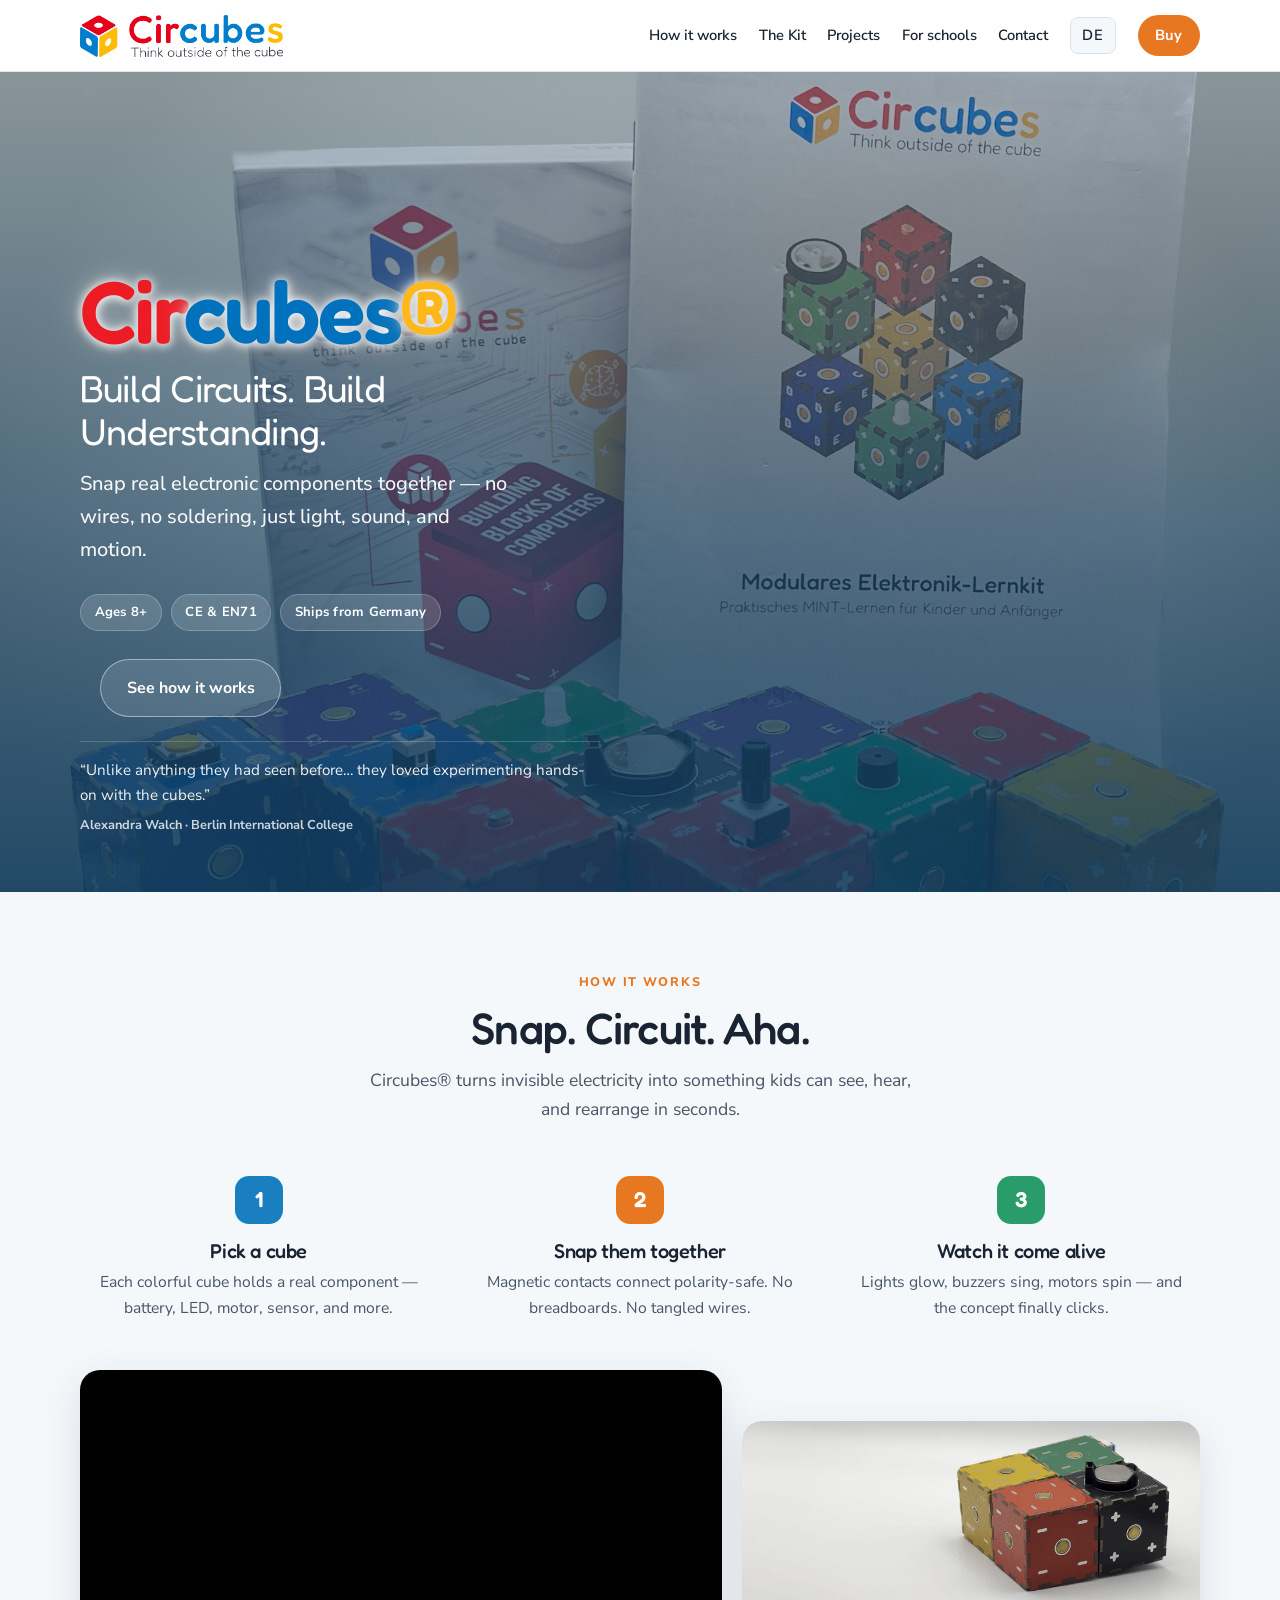
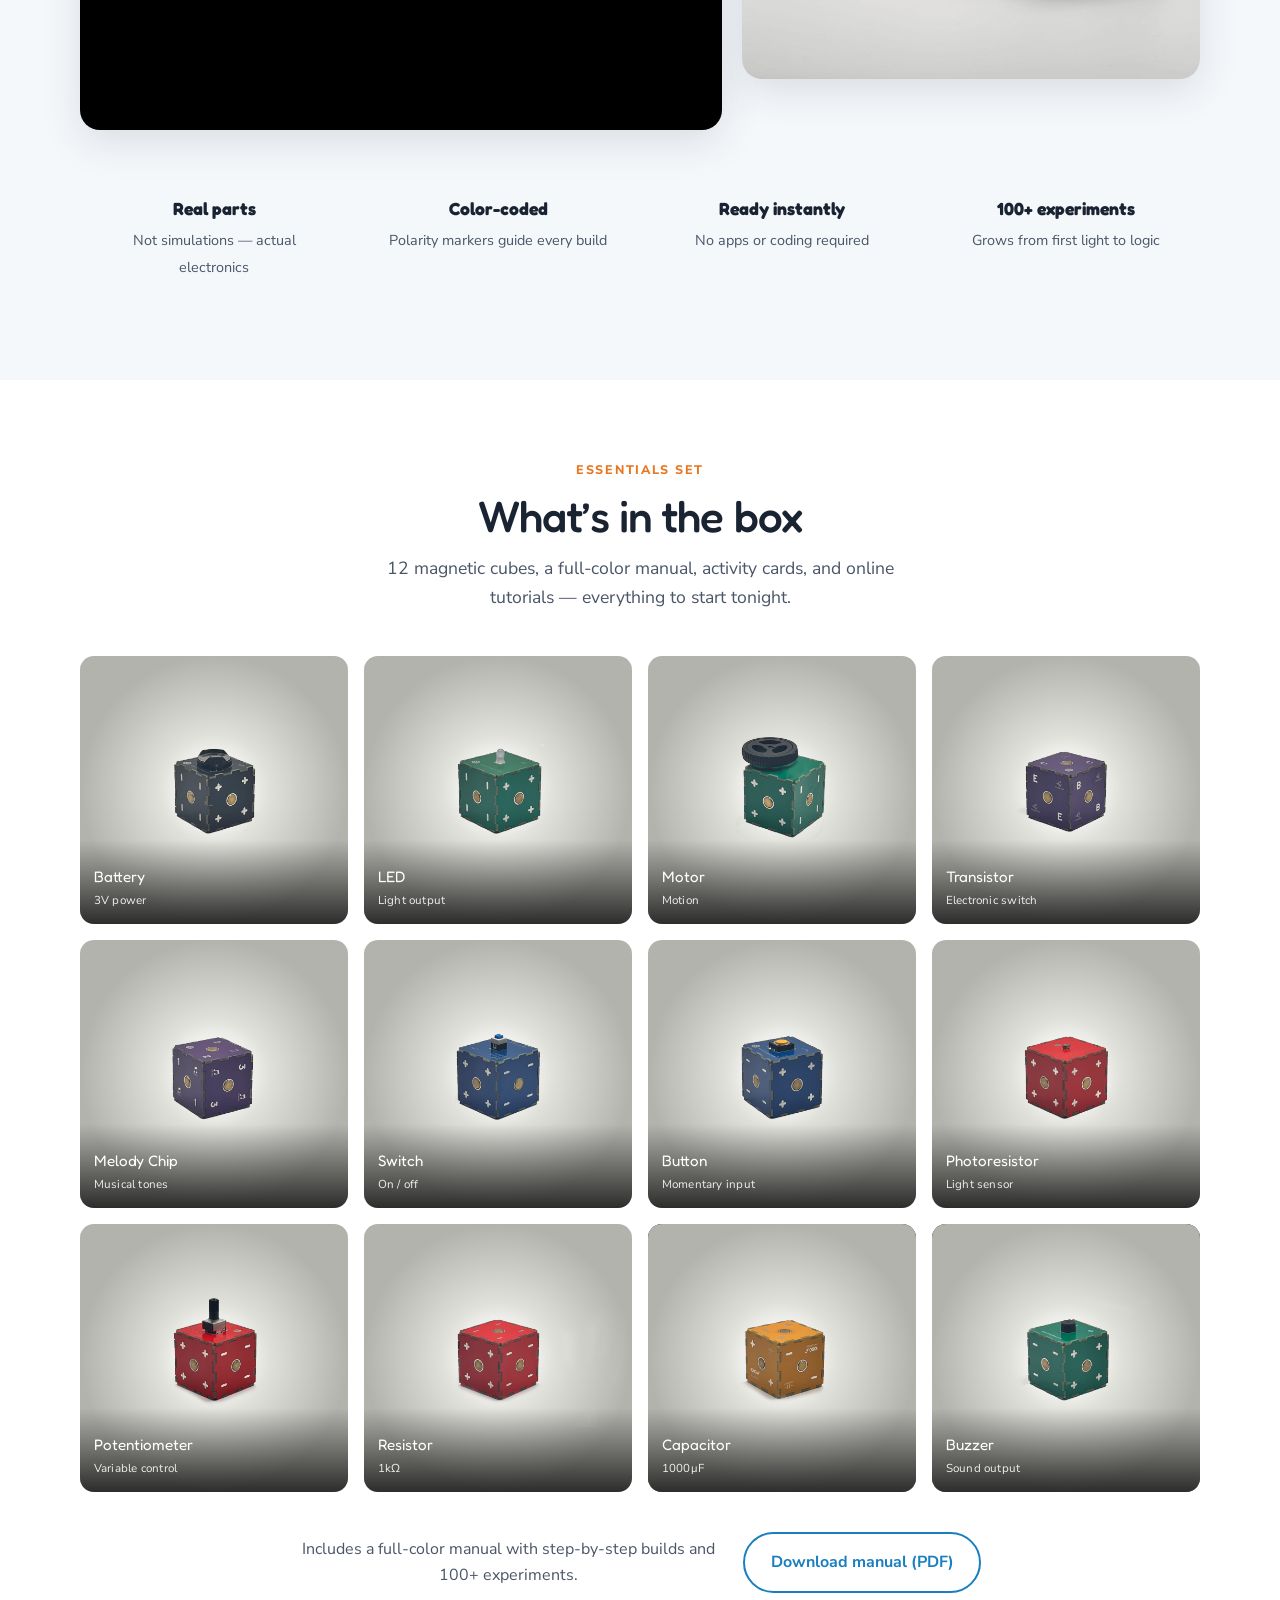
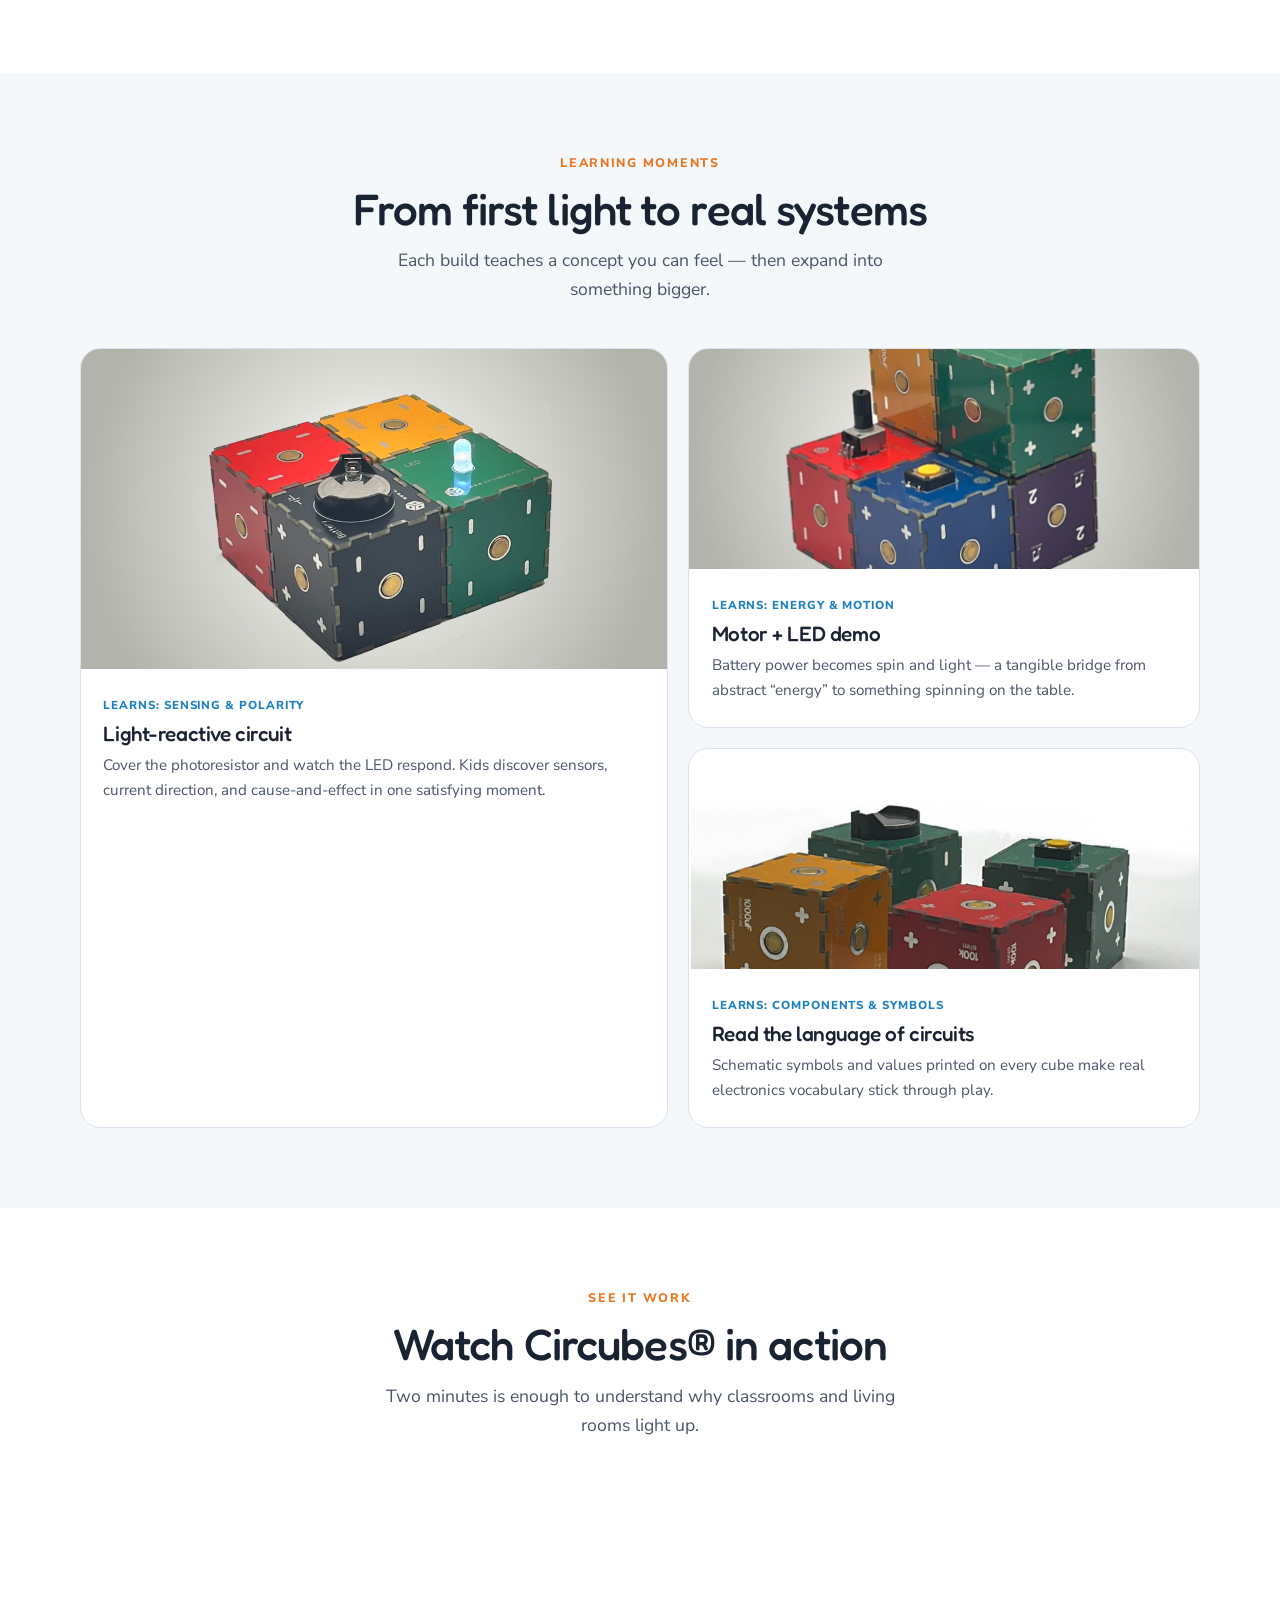
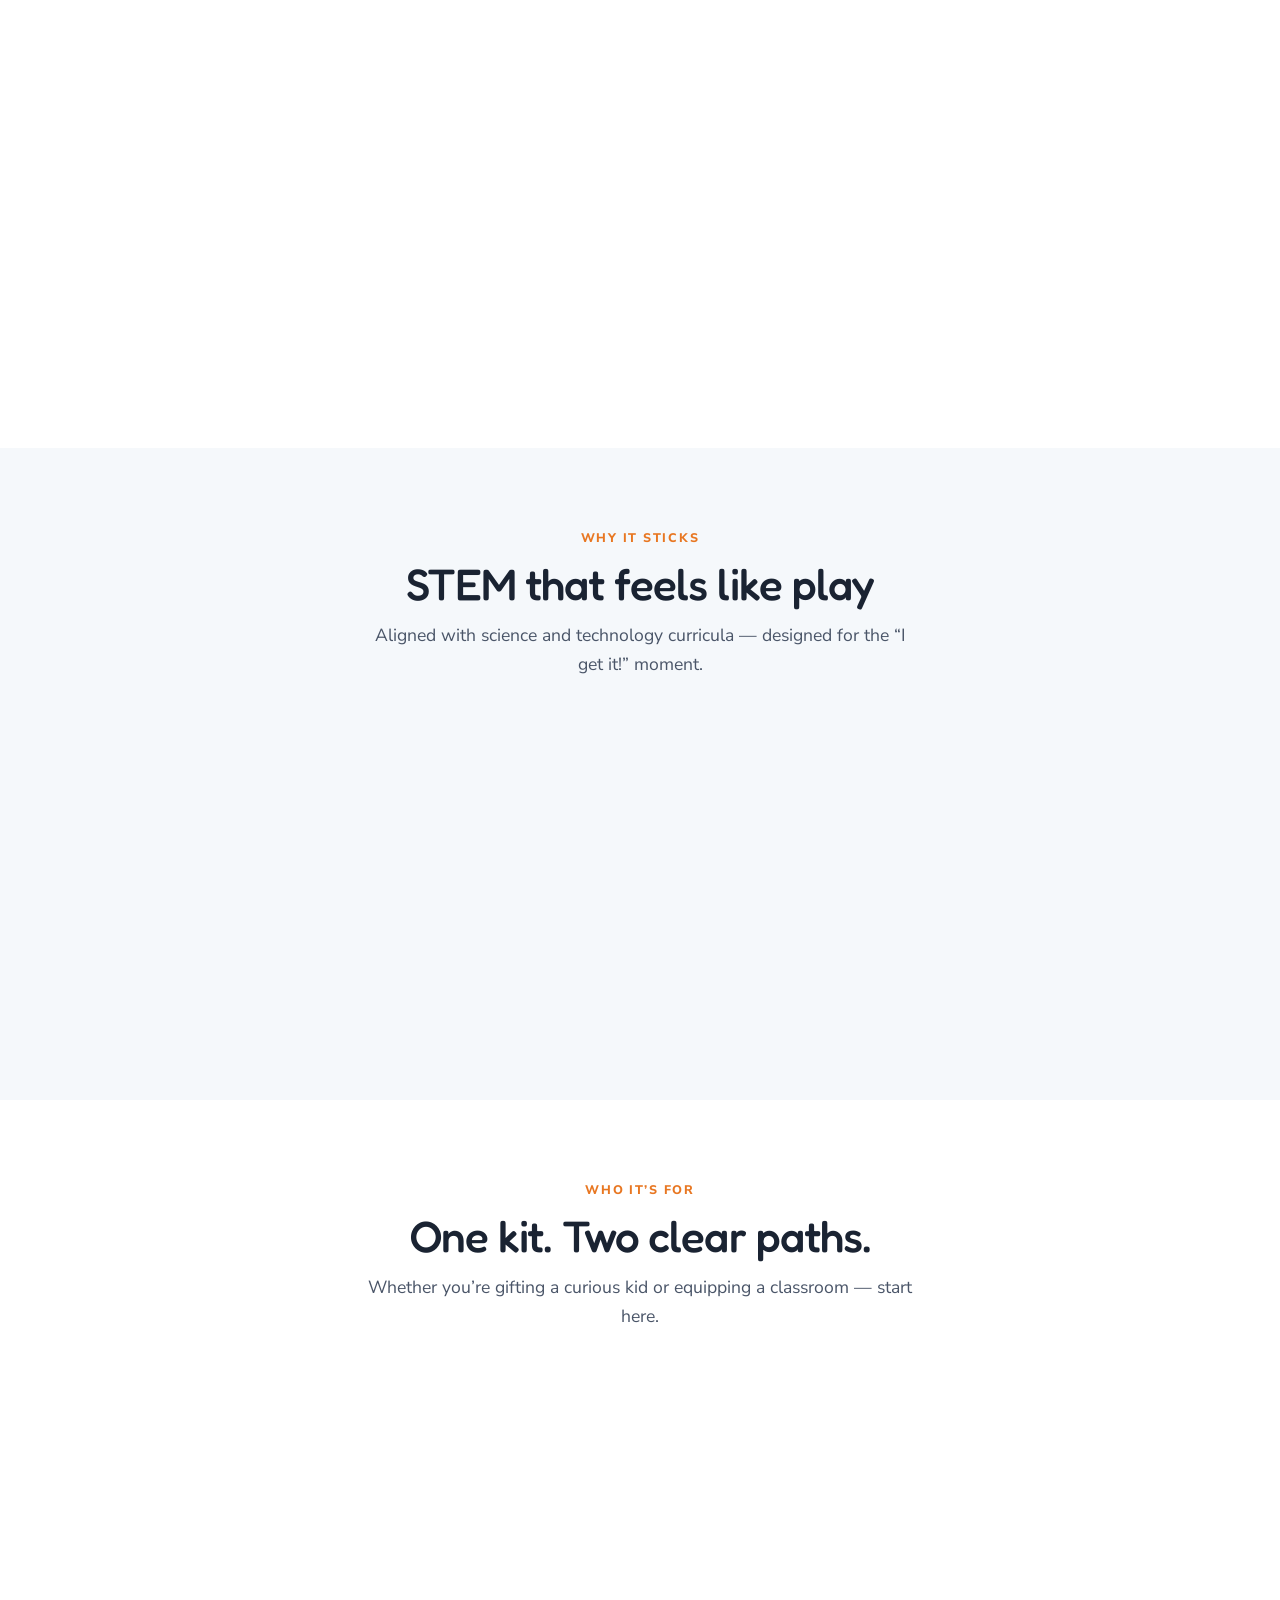
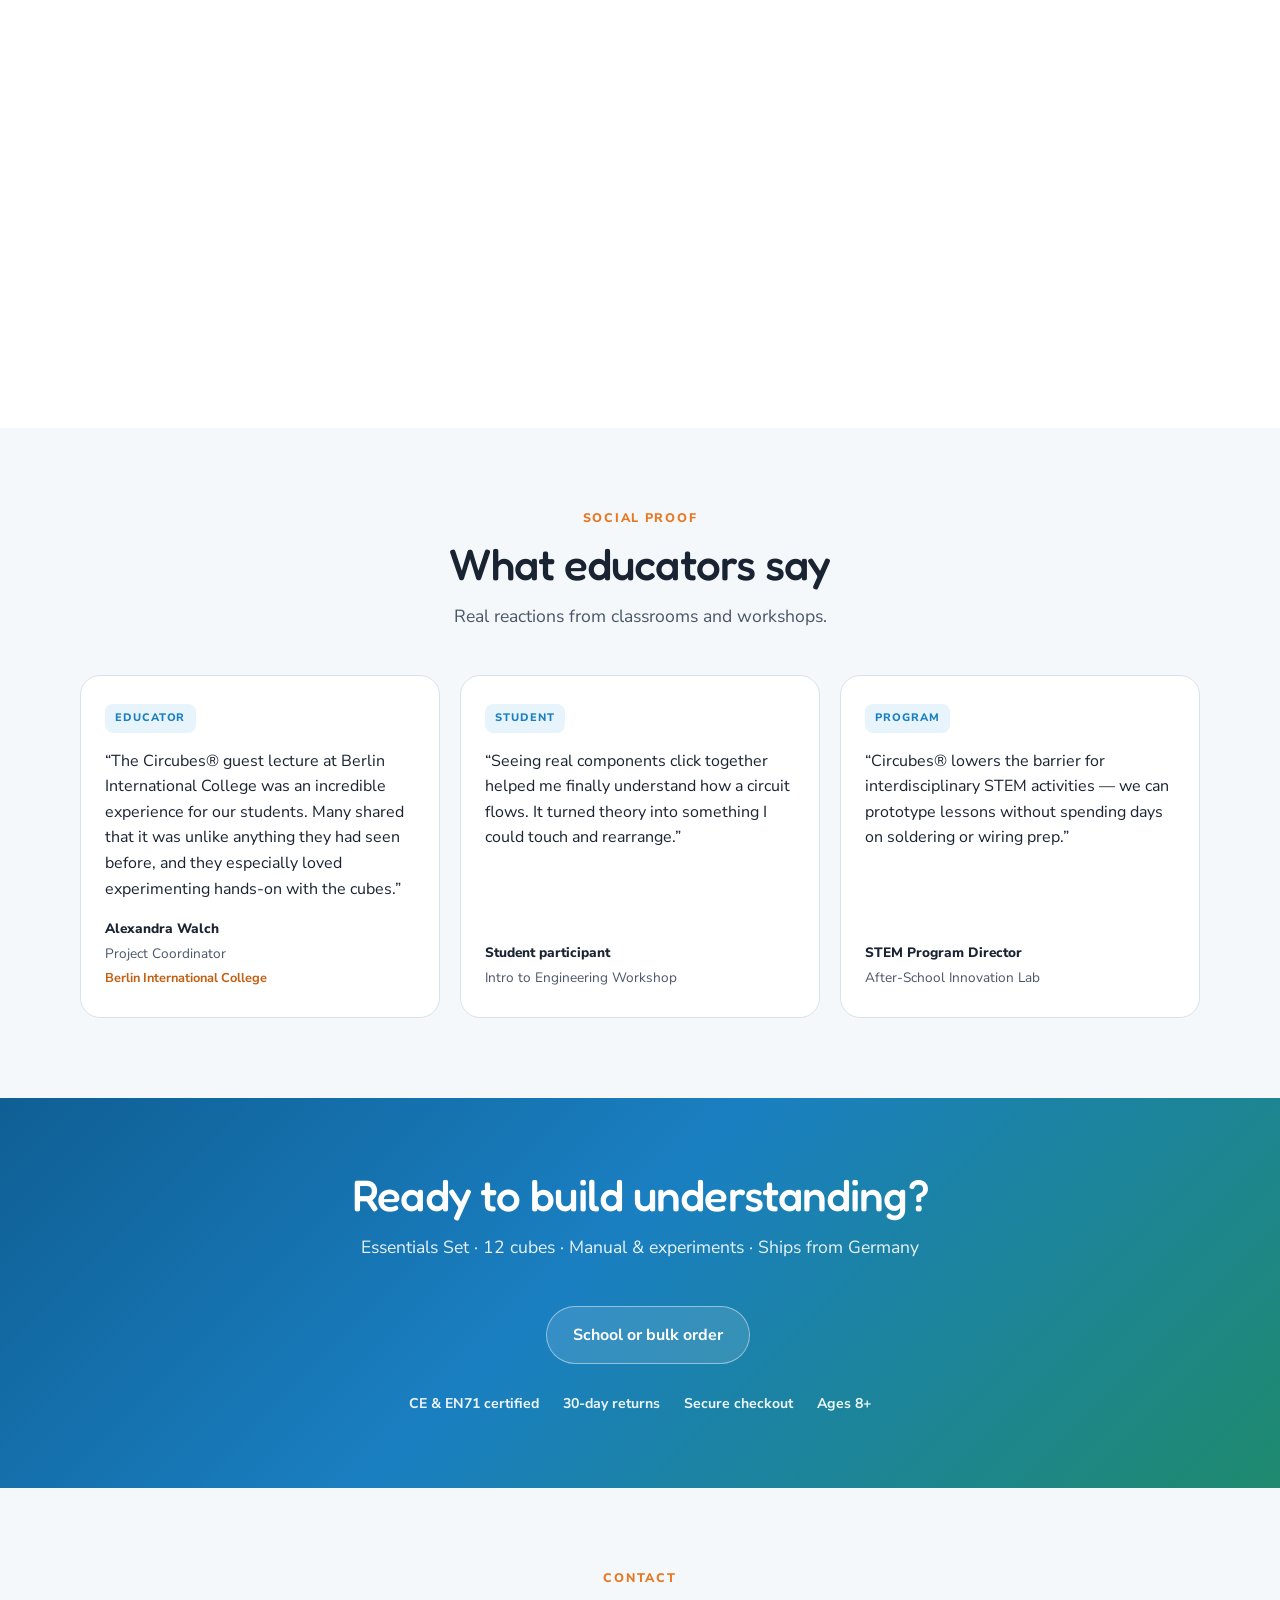
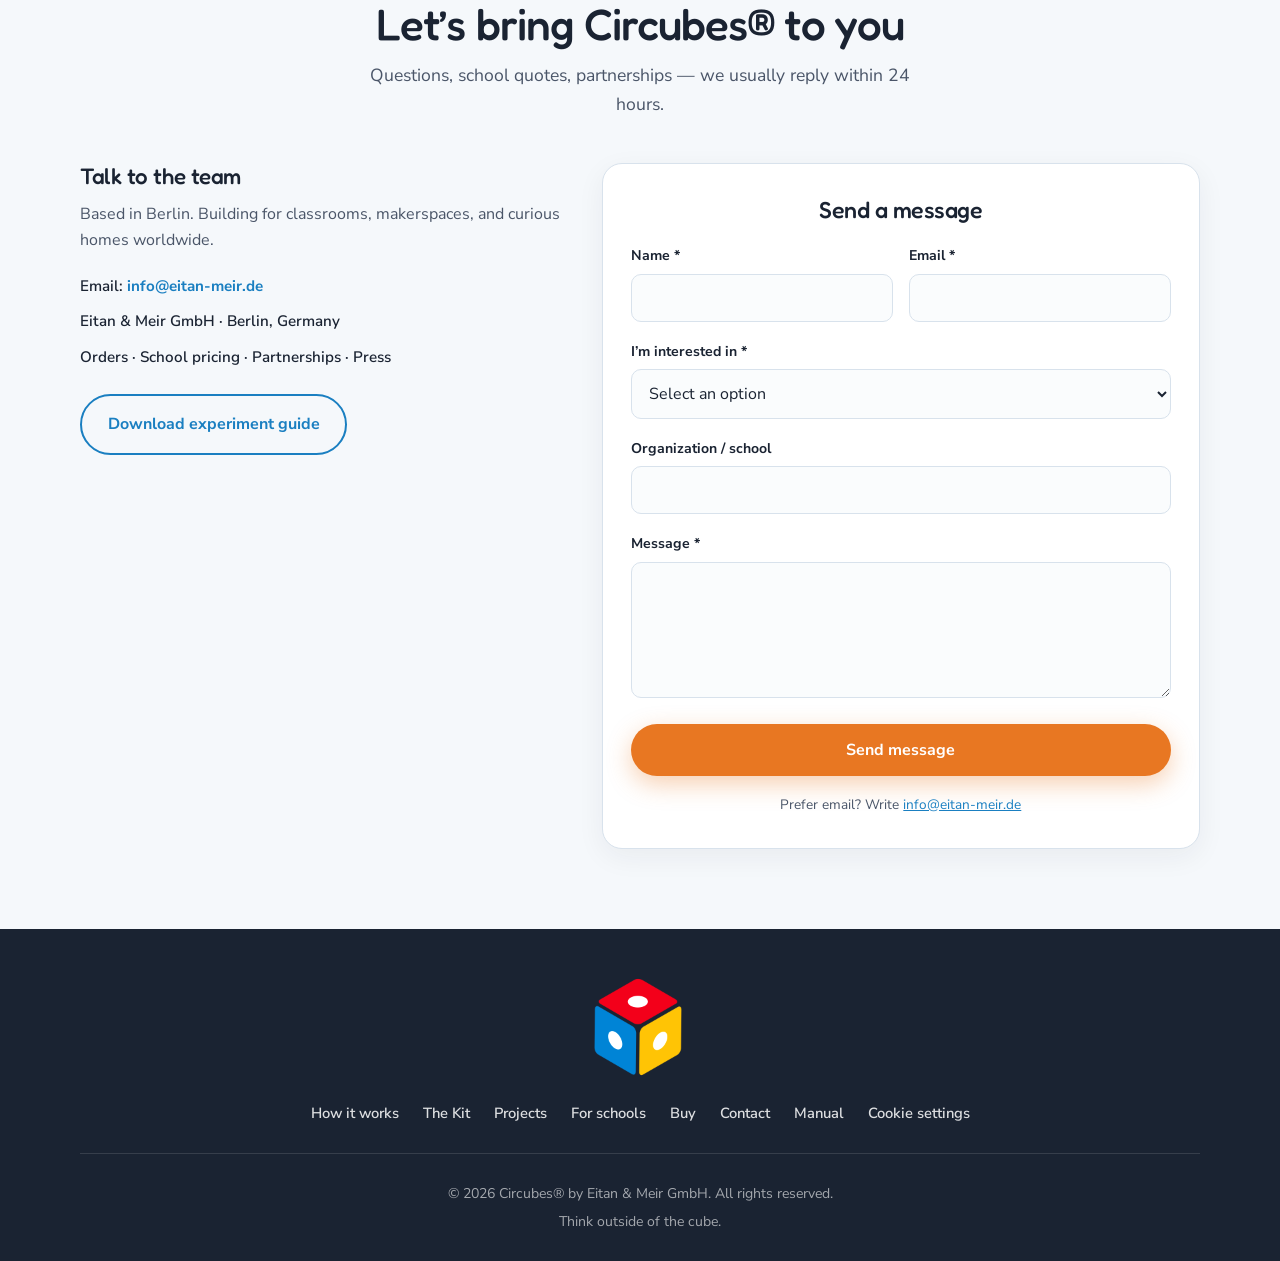
==== commit 014da869: "fix" ====
--- a/index.html
+++ b/index.html
@@ -237,8 +237,7 @@
             <h1>Build Circuits. Build Understanding.</h1>
             <p class="hero-tagline">Snap real electronic components together — no wires, no soldering, just light, sound, and motion.</p>
             <div class="hero-meta" aria-label="Product highlights">
-                <span class="meta-chip">Ages 8+</span>
-                <span class="meta-chip">From $99</span>
+                <span class="meta-chip">Ages 8+</span> 
                 <span class="meta-chip">CE &amp; EN71</span>
                 <span class="meta-chip">Ships from Germany</span>
             </div>
@@ -620,7 +619,7 @@
     <div class="sticky-buy" aria-label="Quick purchase">
         <div class="sticky-buy-info">
             <strong>Circubes® Essentials</strong>
-            <span>From $99 · Ages 8+</span>
+            <span>Ages 8+</span>
         </div>
         <a href="#buy" class="btn btn-primary">Buy now</a>
     </div>
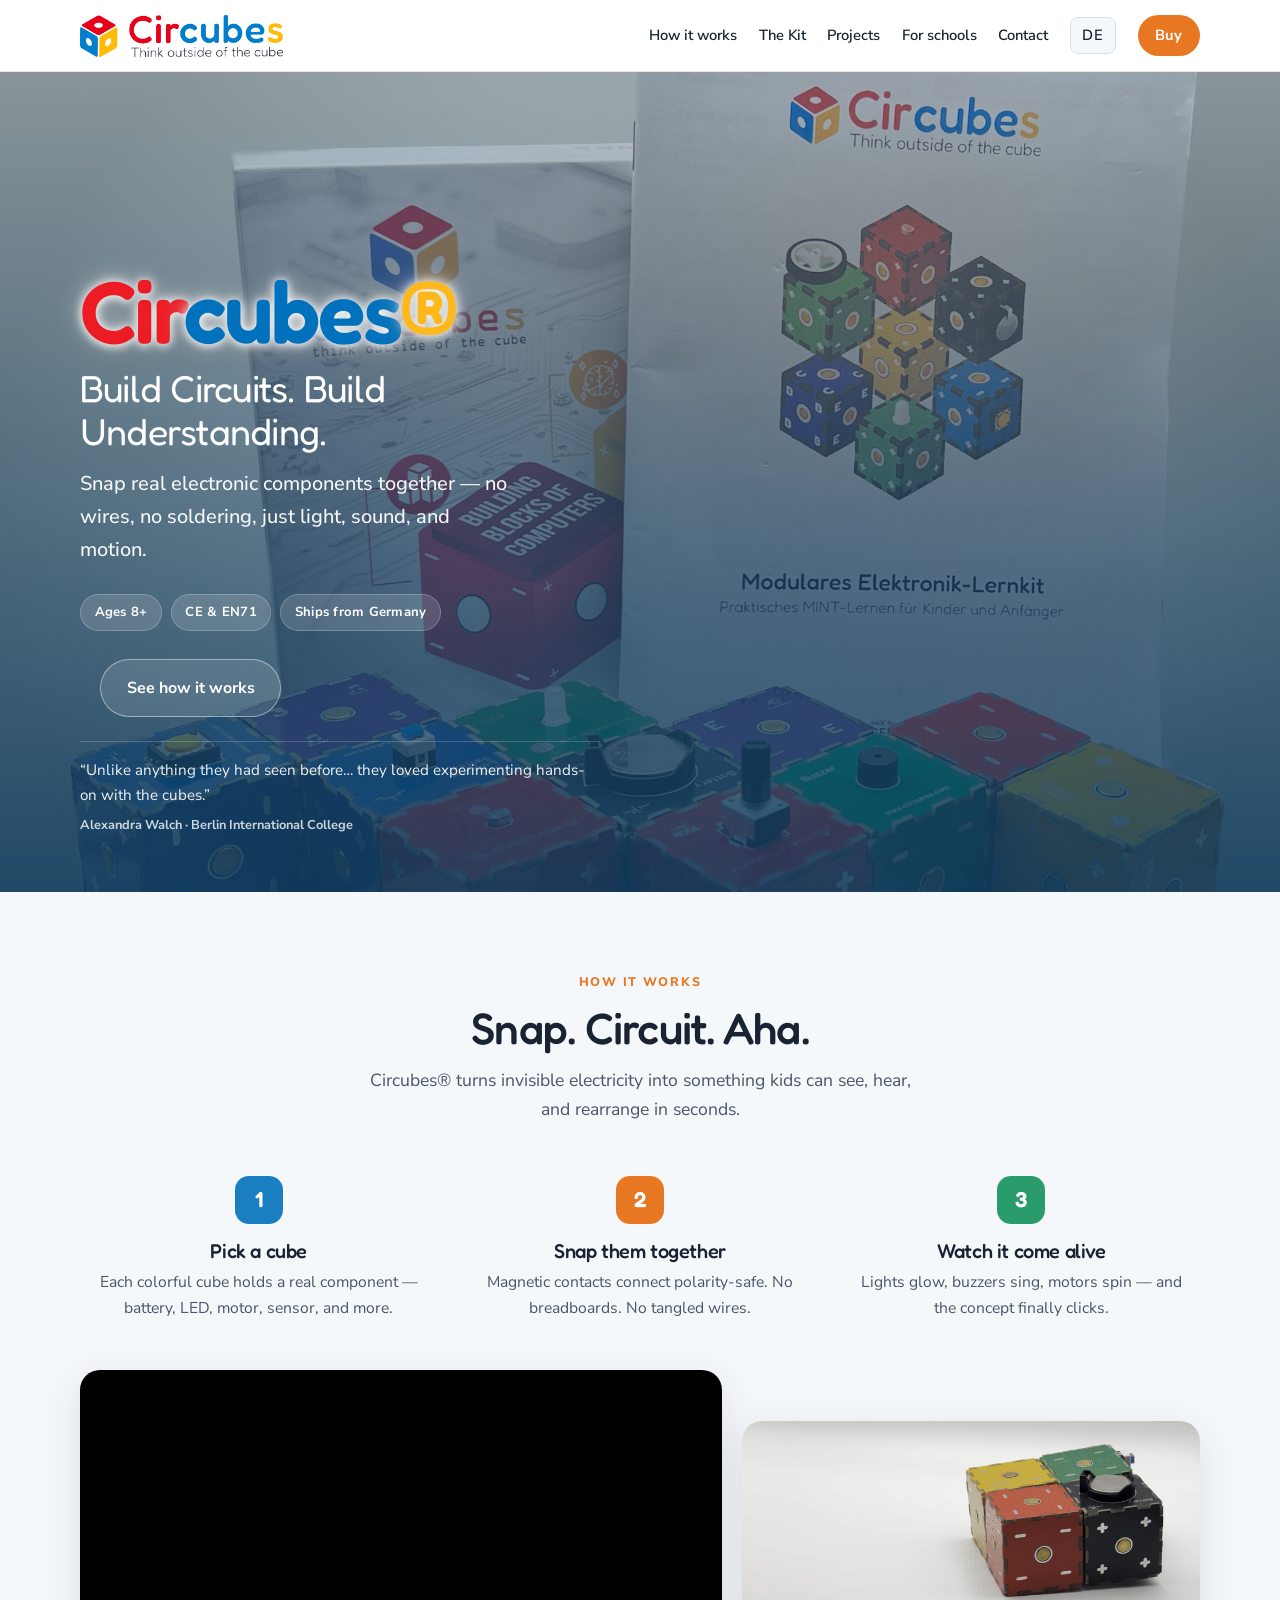
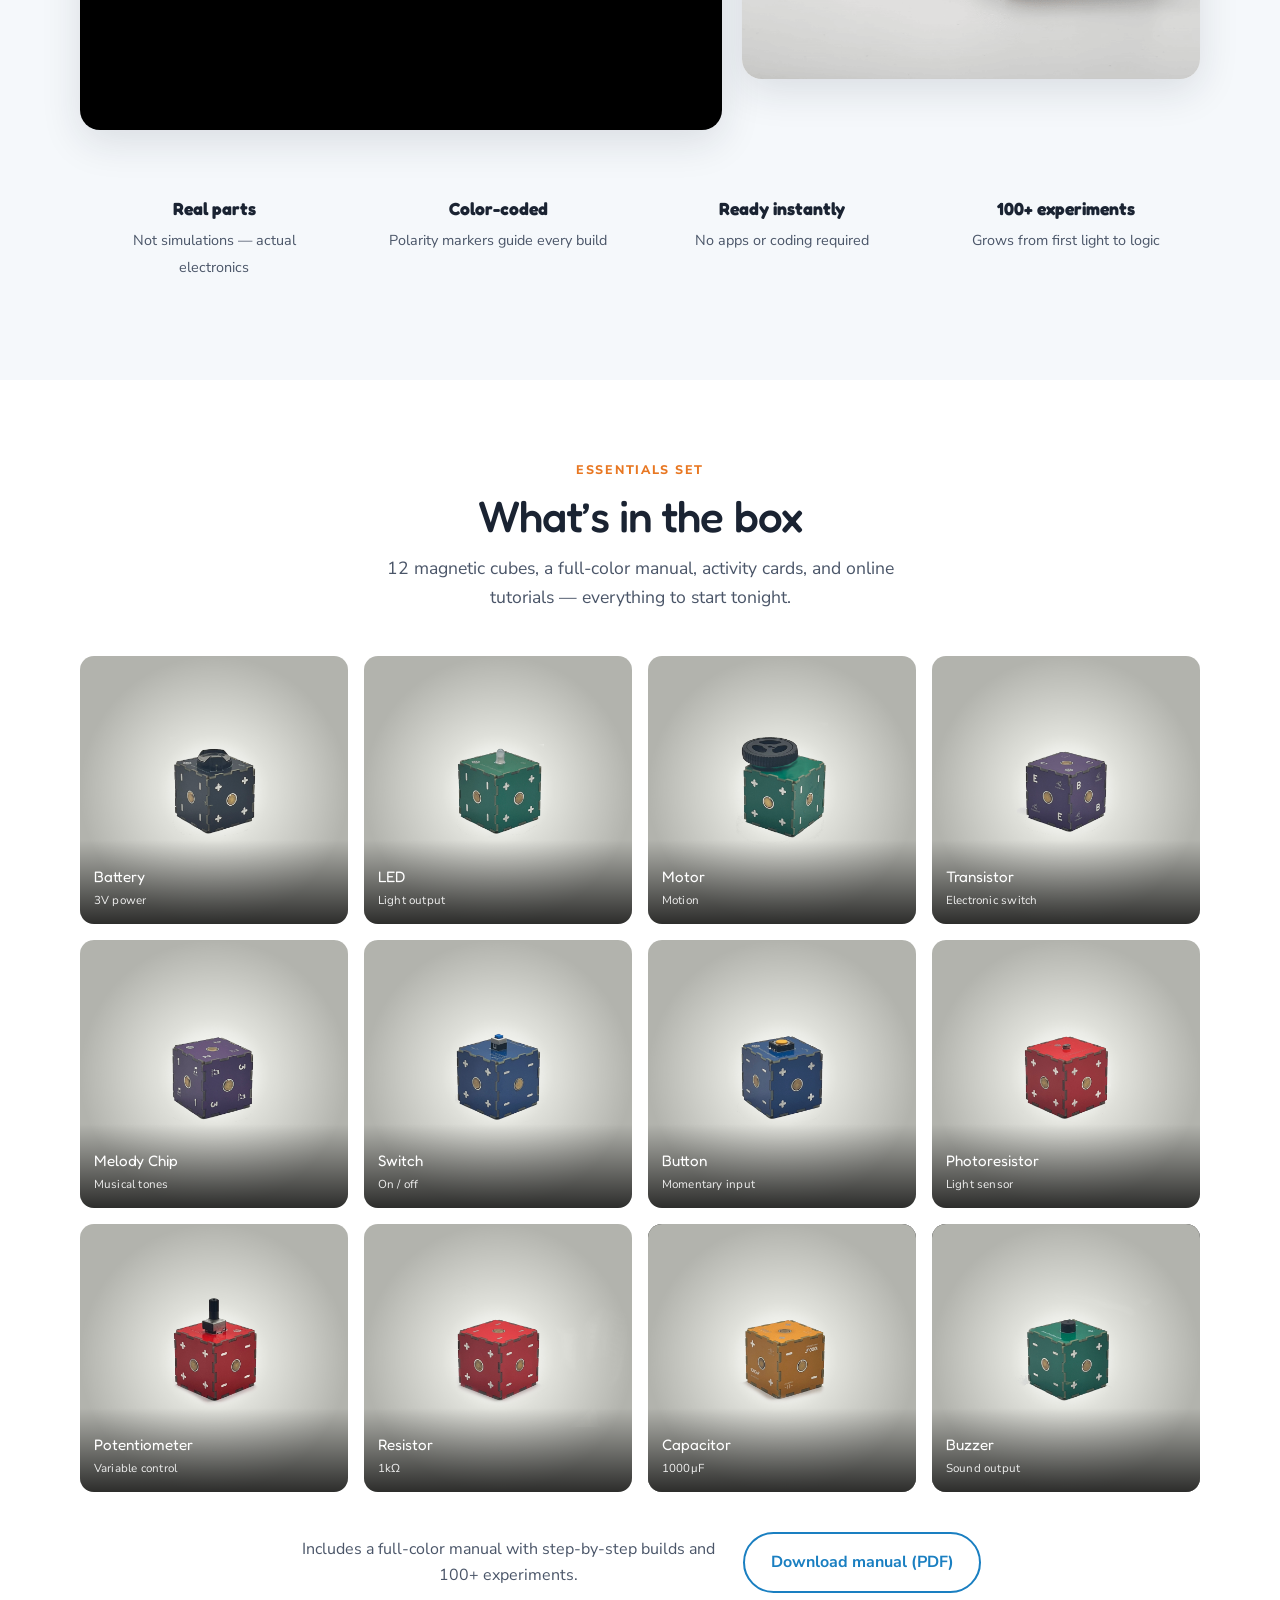
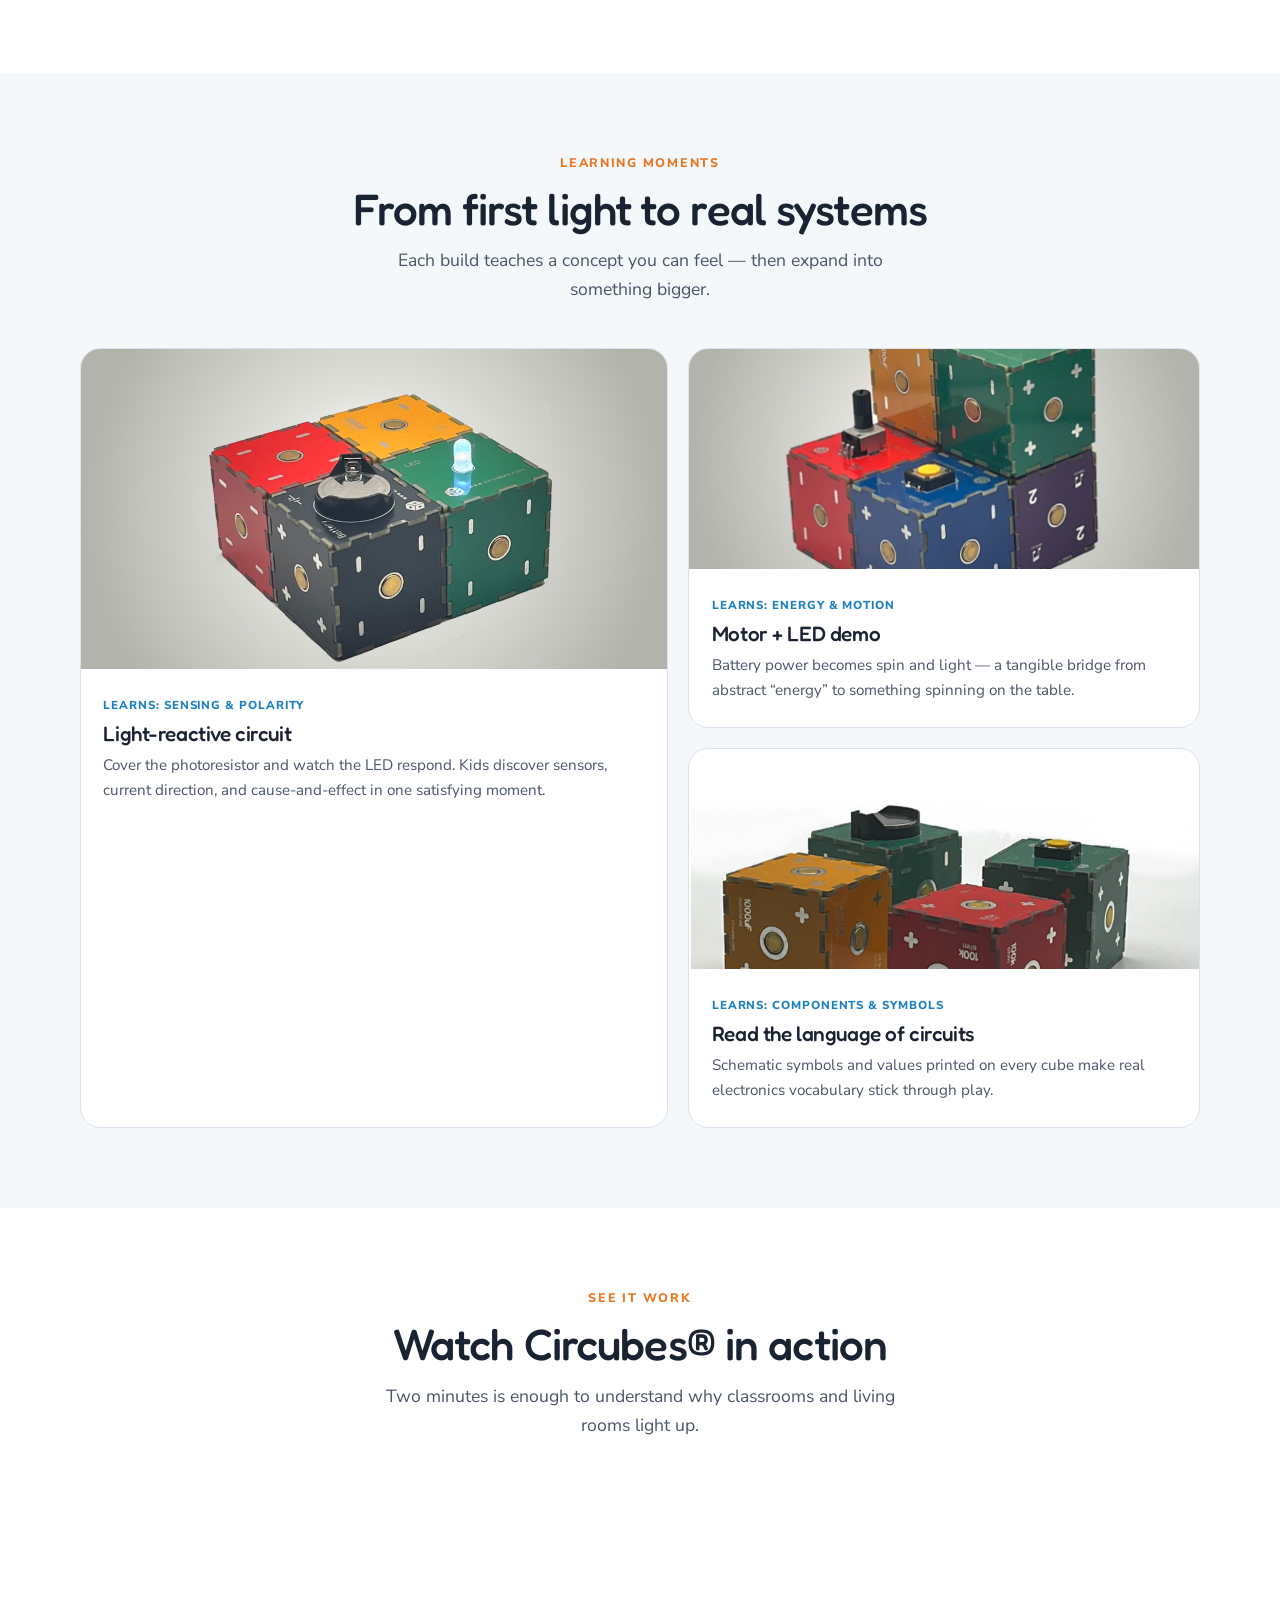
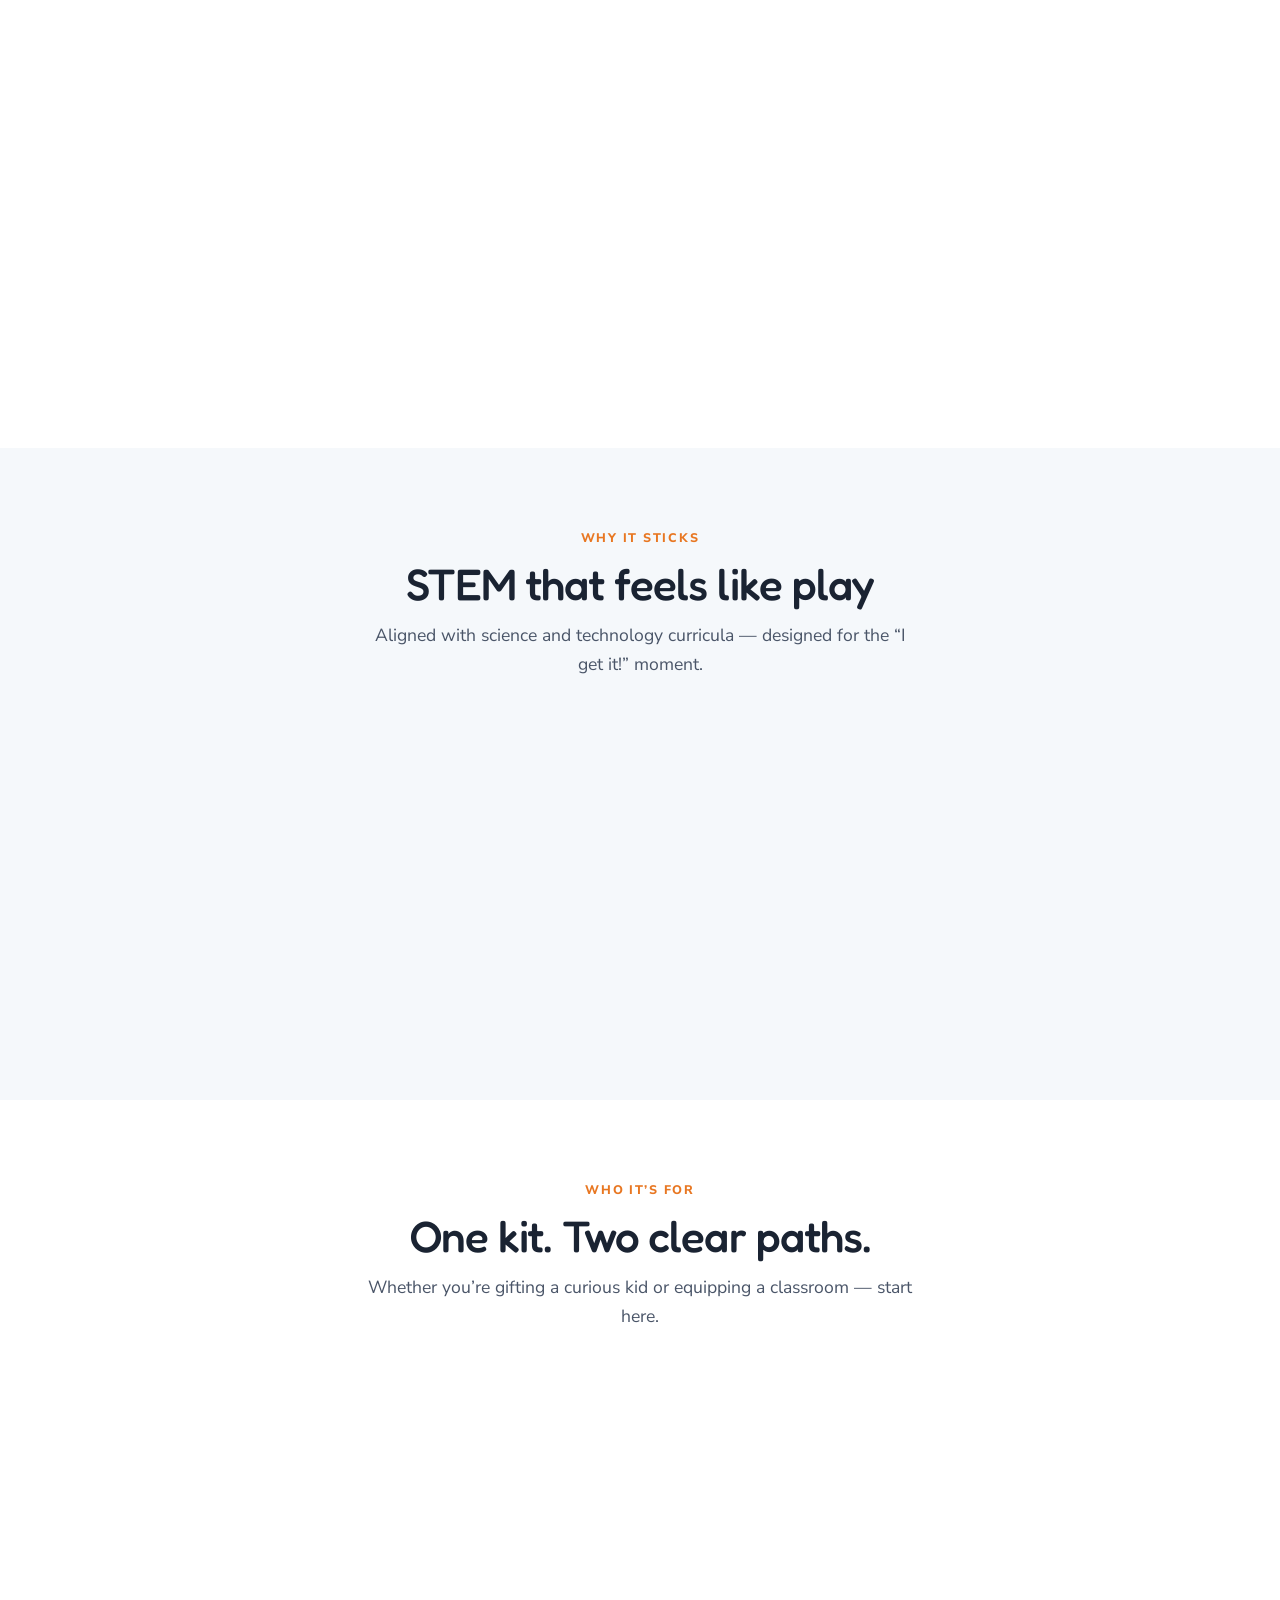
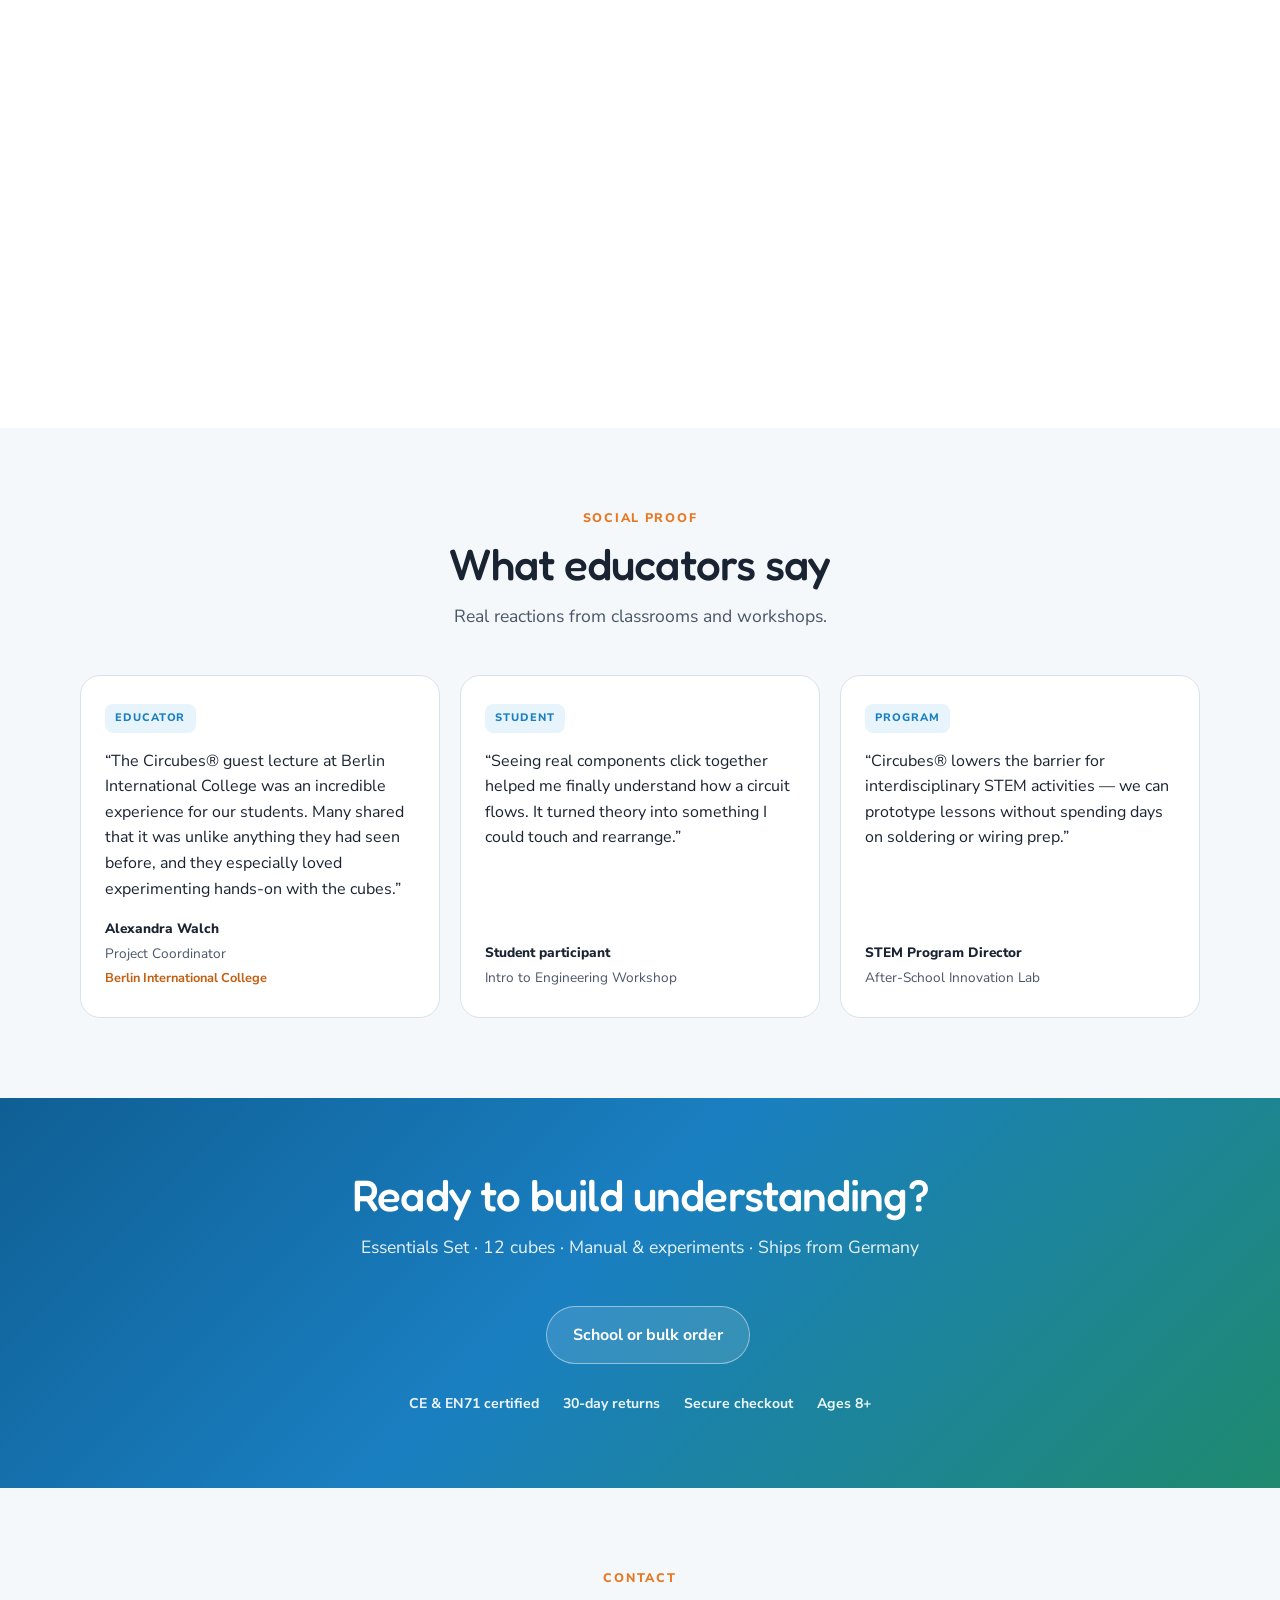
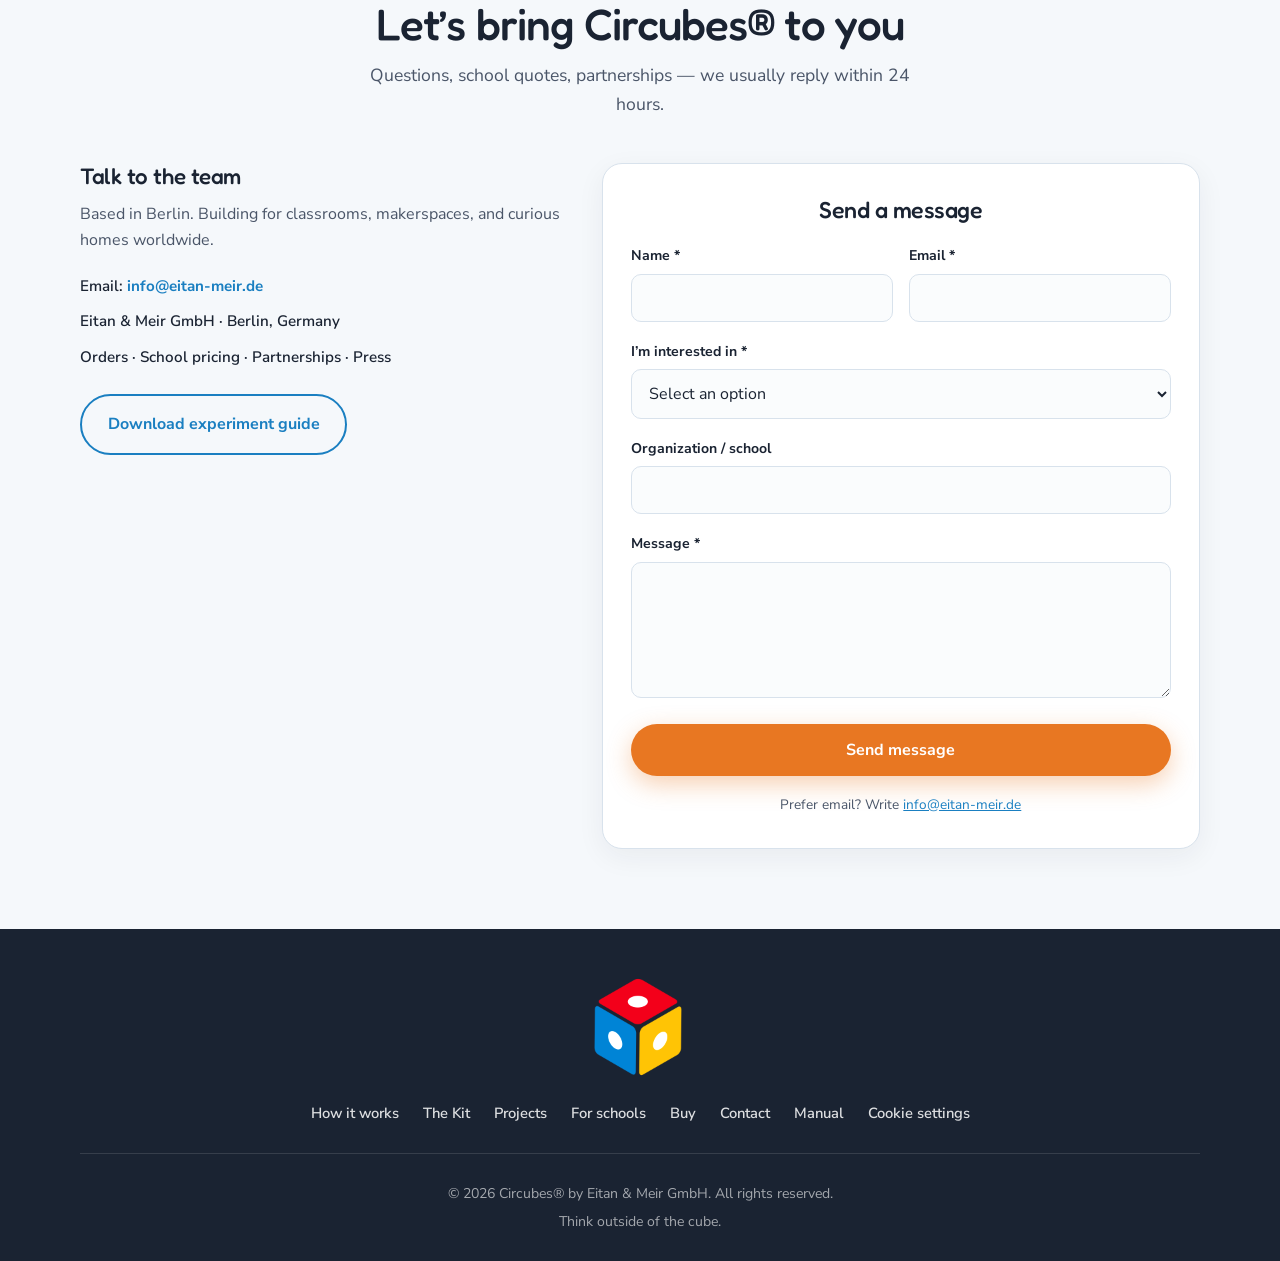
==== commit 3341b44b: "fix" ====
--- a/index.html
+++ b/index.html
@@ -281,7 +281,7 @@
 
             <div class="how-media reveal">
                 <div class="video-wrap">
-                    <iframe src="https://www.youtube.com/embed/g3Nqts4KpuI" title="How Circubes works" allow="accelerometer; autoplay; clipboard-write; encrypted-media; gyroscope; picture-in-picture; web-share" referrerpolicy="strict-origin-when-cross-origin" allowfullscreen loading="lazy"></iframe>
+                    <iframe src="https://www.youtube.com/embed/STNoo0Agtwc" title="How Circubes works" allow="accelerometer; autoplay; clipboard-write; encrypted-media; gyroscope; picture-in-picture; web-share" referrerpolicy="strict-origin-when-cross-origin" allowfullscreen loading="lazy"></iframe>
                 </div>
                 <div class="snap-demo">
                     <img src="2cubes.gif" alt="Two Circubes snapping together magnetically" width="520" height="390" loading="lazy">
@@ -402,7 +402,7 @@
             <h2 class="section-heading">Watch Circubes® in action</h2>
             <p class="section-sub">Two minutes is enough to understand why classrooms and living rooms light up.</p>
             <div class="video-wrap reveal">
-                <iframe src="https://www.youtube.com/embed/STNoo0Agtwc" title="Circubes demo video" allow="accelerometer; autoplay; clipboard-write; encrypted-media; gyroscope; picture-in-picture; web-share" referrerpolicy="strict-origin-when-cross-origin" allowfullscreen loading="lazy"></iframe>
+                <iframe src="https://www.youtube.com/embed/g3Nqts4KpuI" title="Circubes demo video" allow="accelerometer; autoplay; clipboard-write; encrypted-media; gyroscope; picture-in-picture; web-share" referrerpolicy="strict-origin-when-cross-origin" allowfullscreen loading="lazy"></iframe>
             </div>
         </div>
     </section>
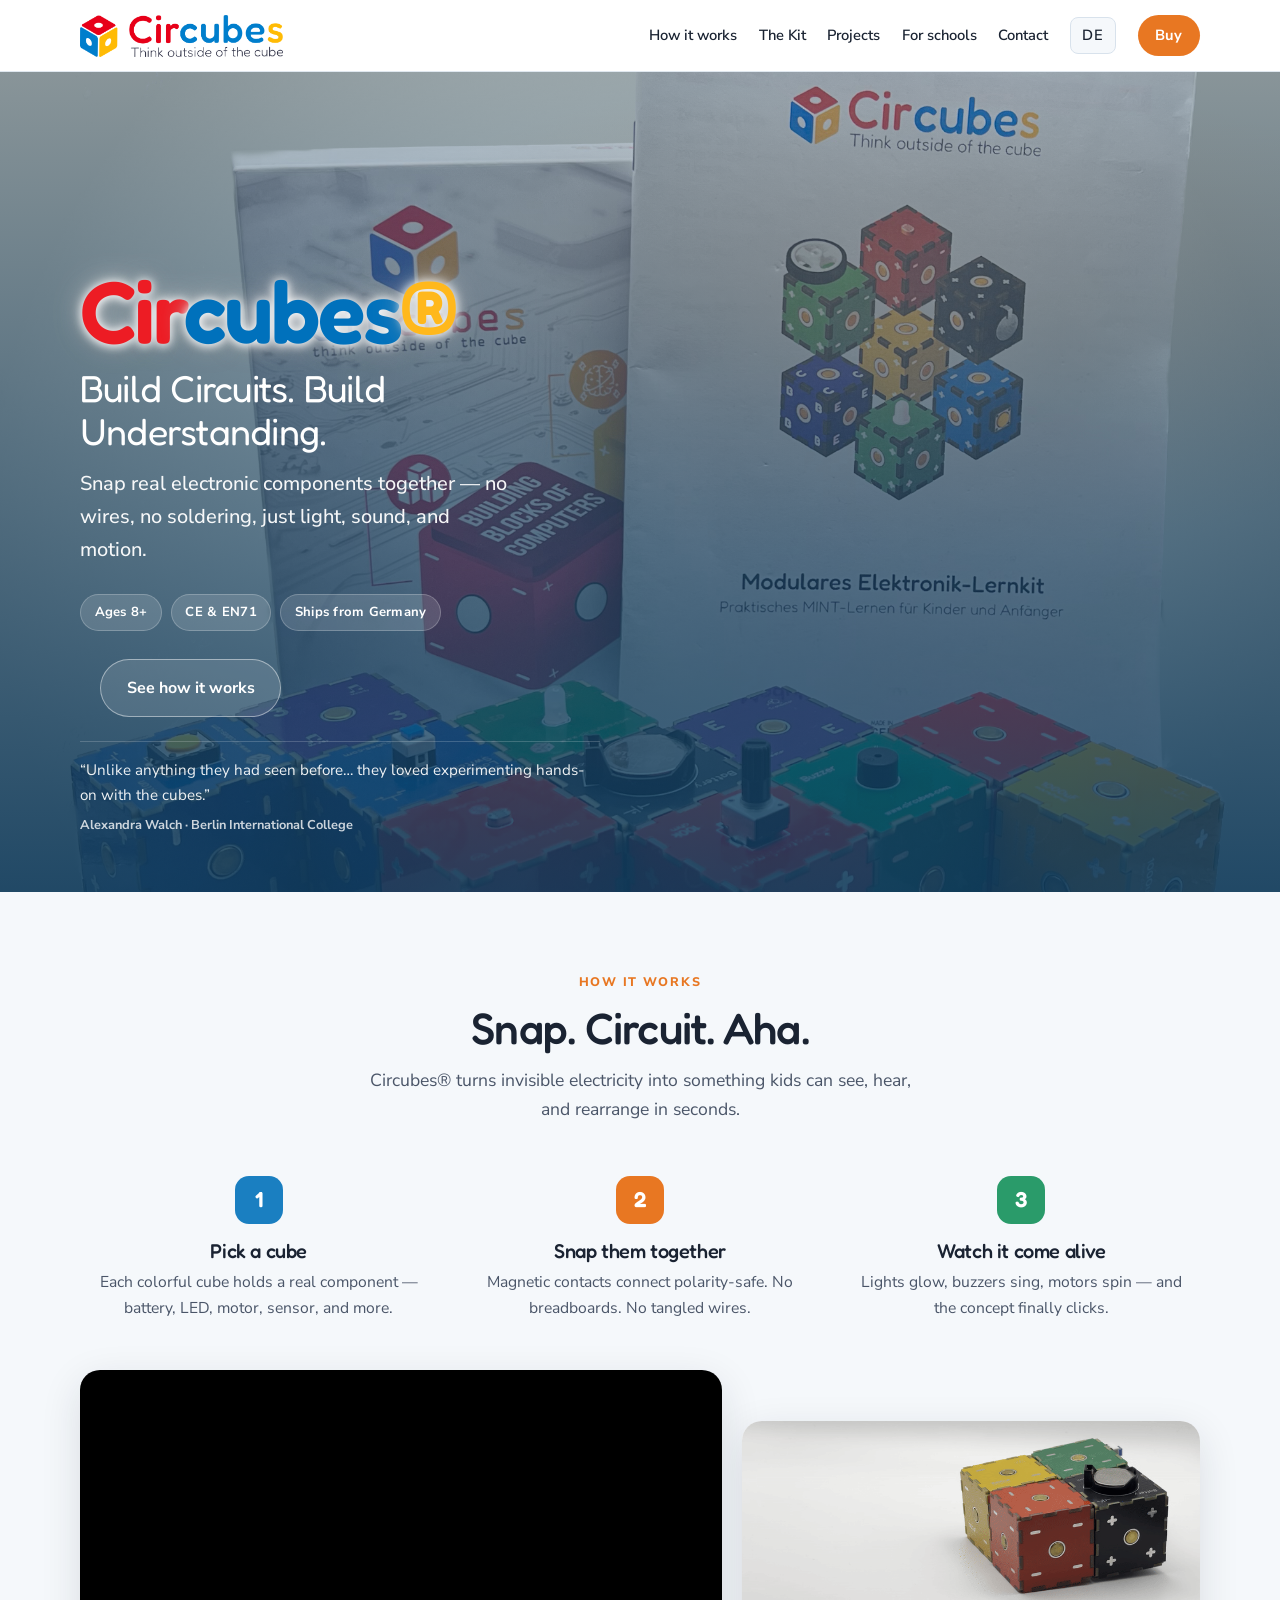
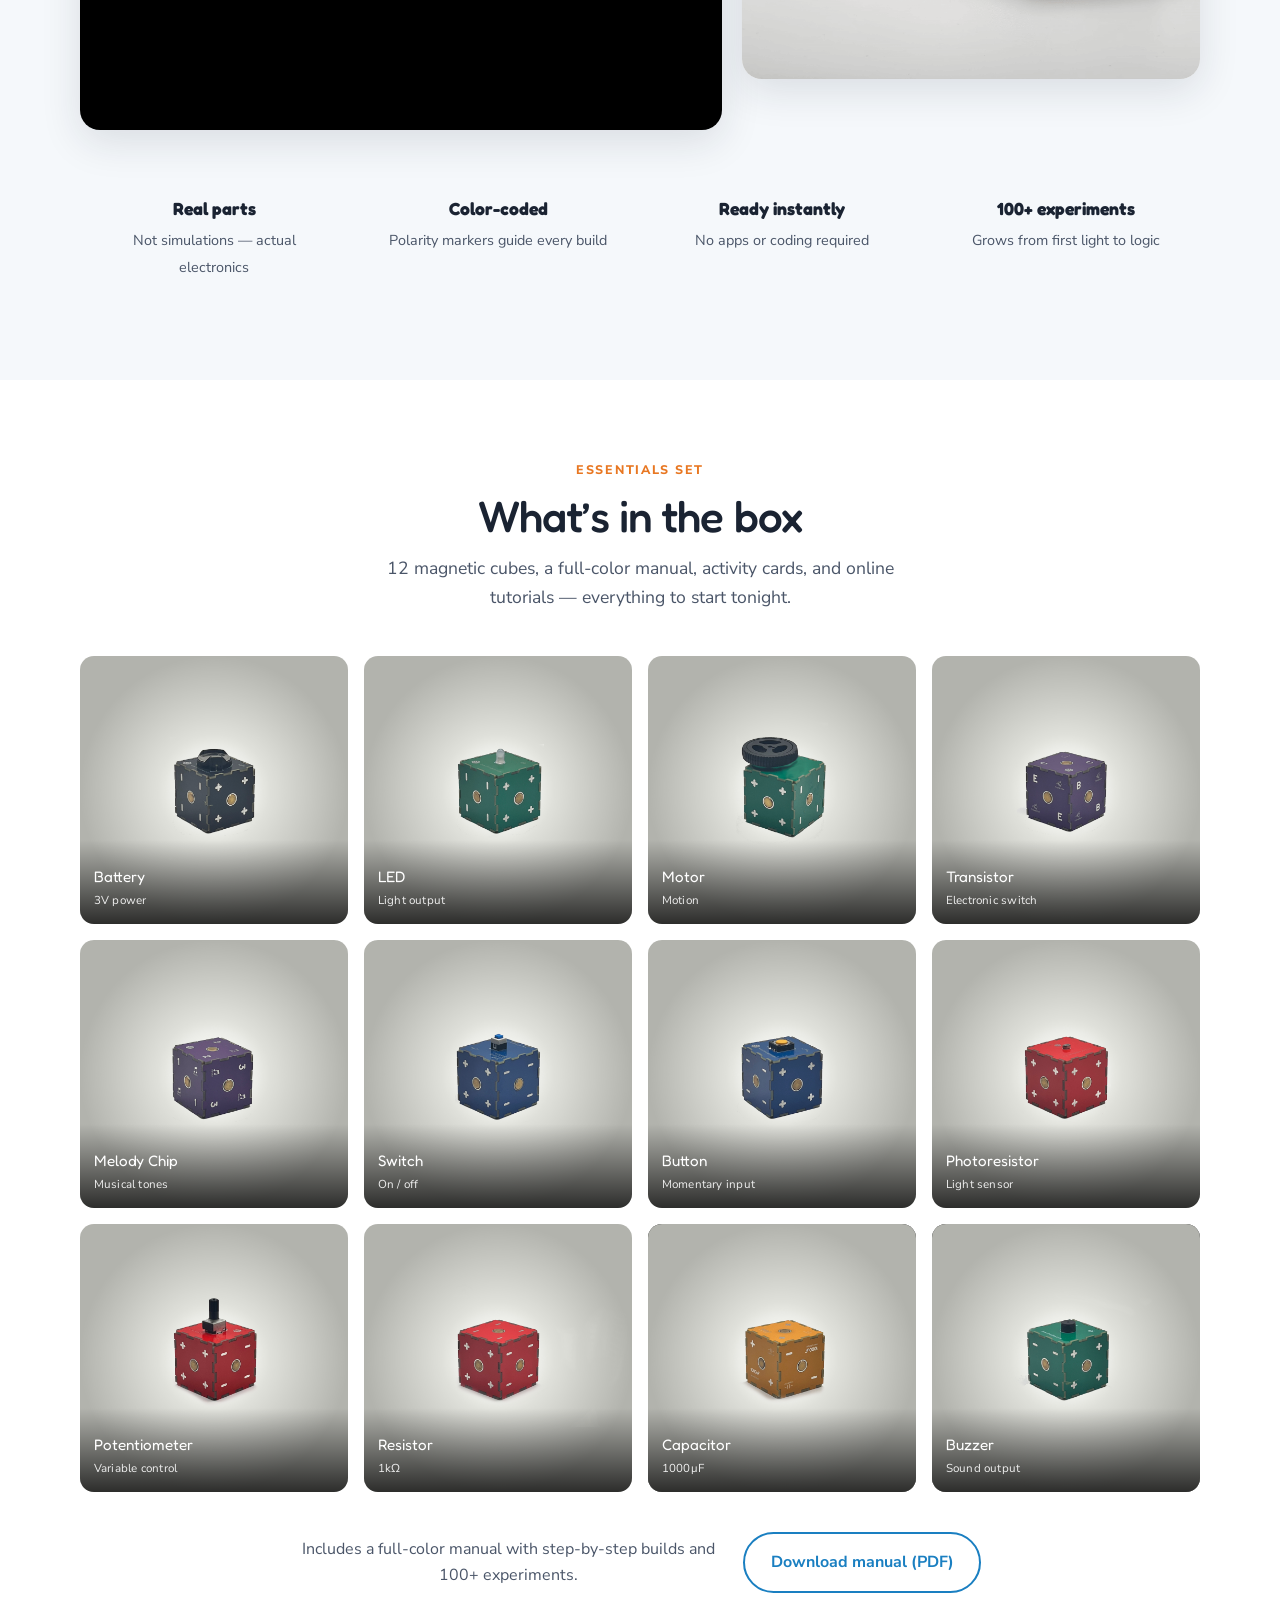
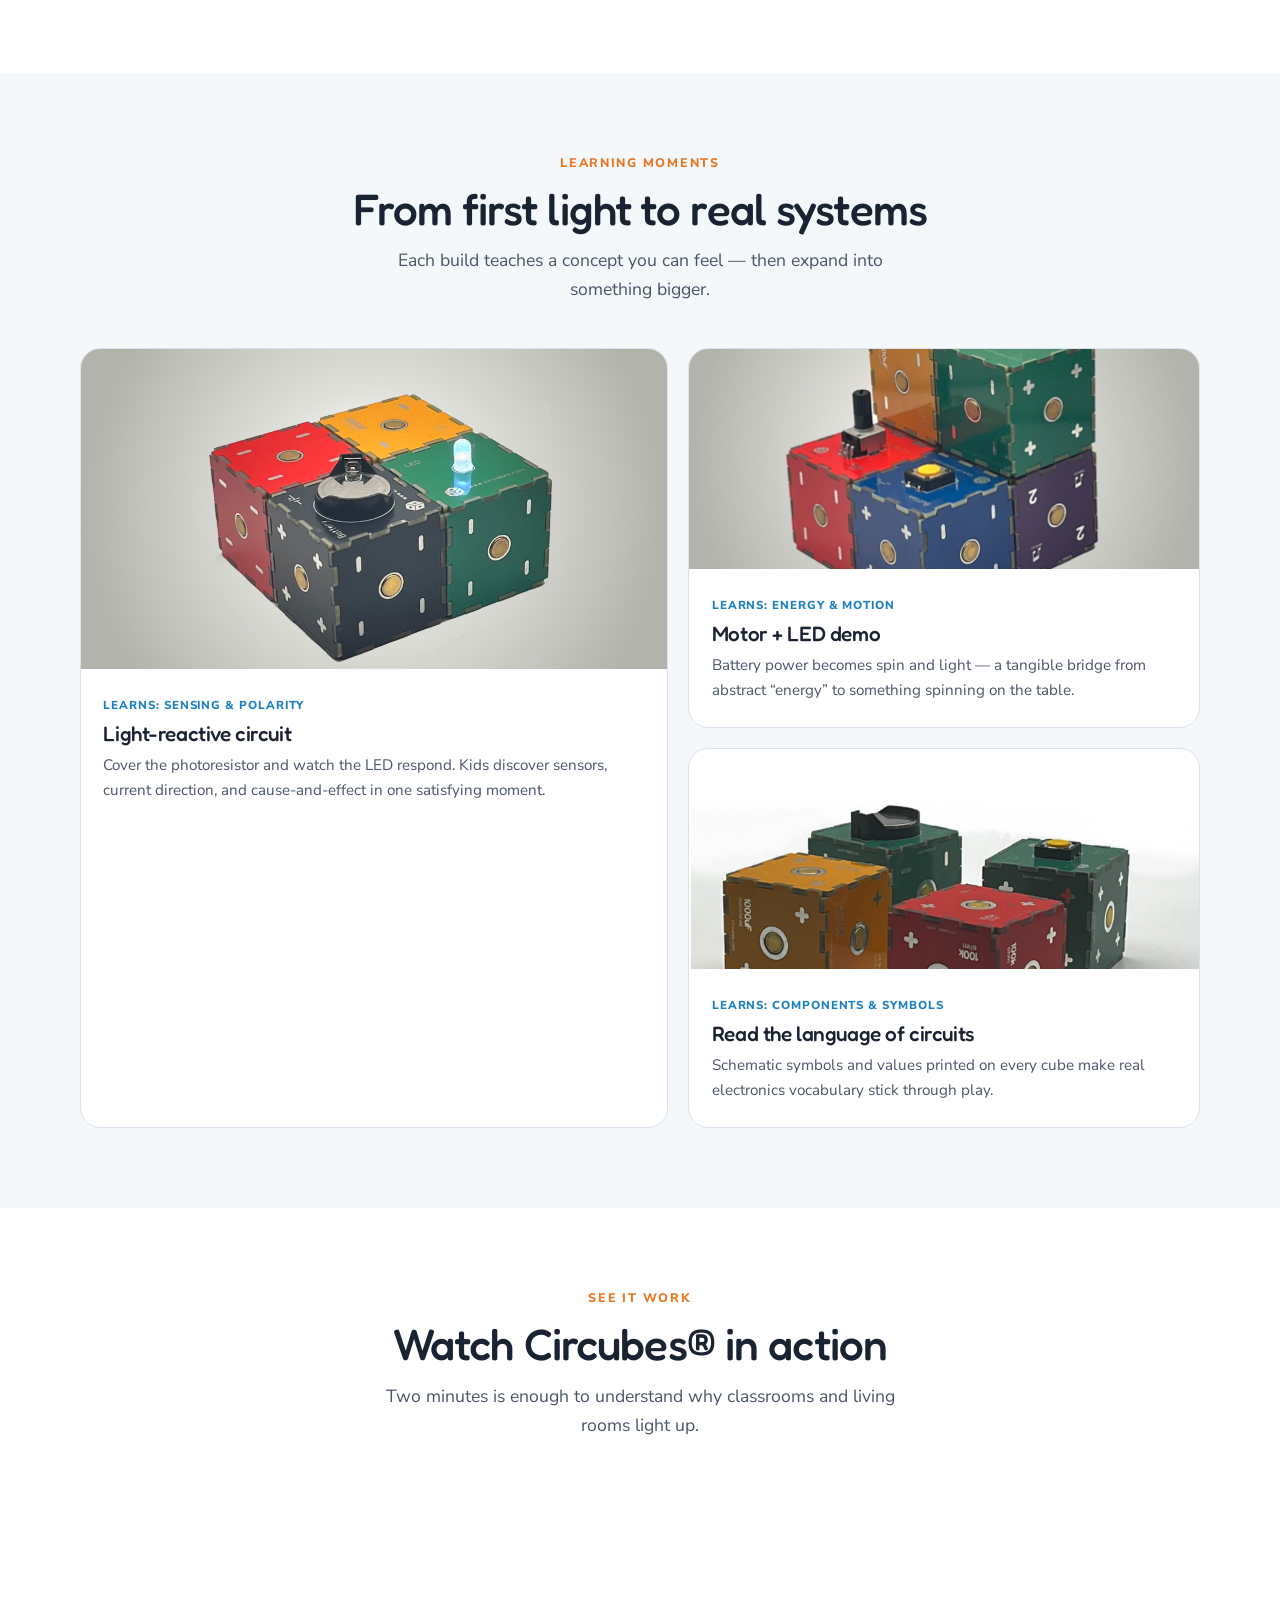
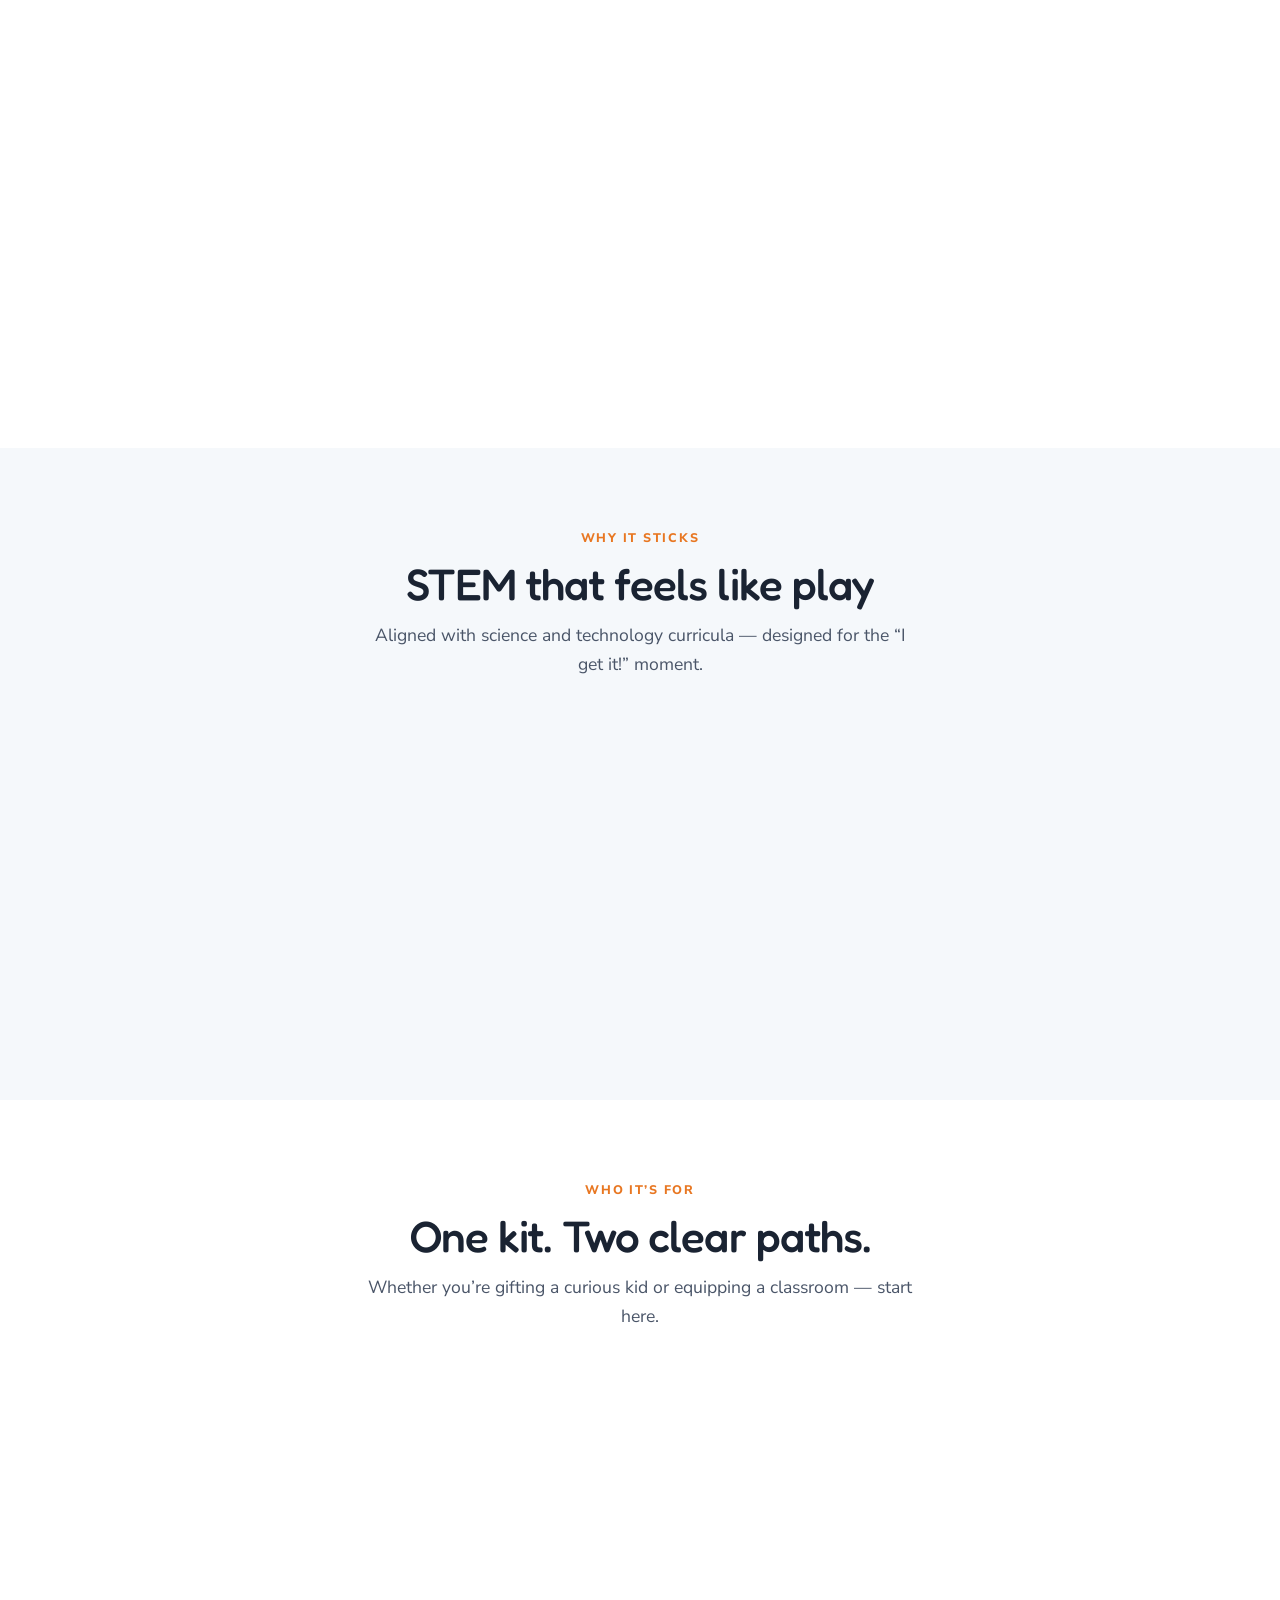
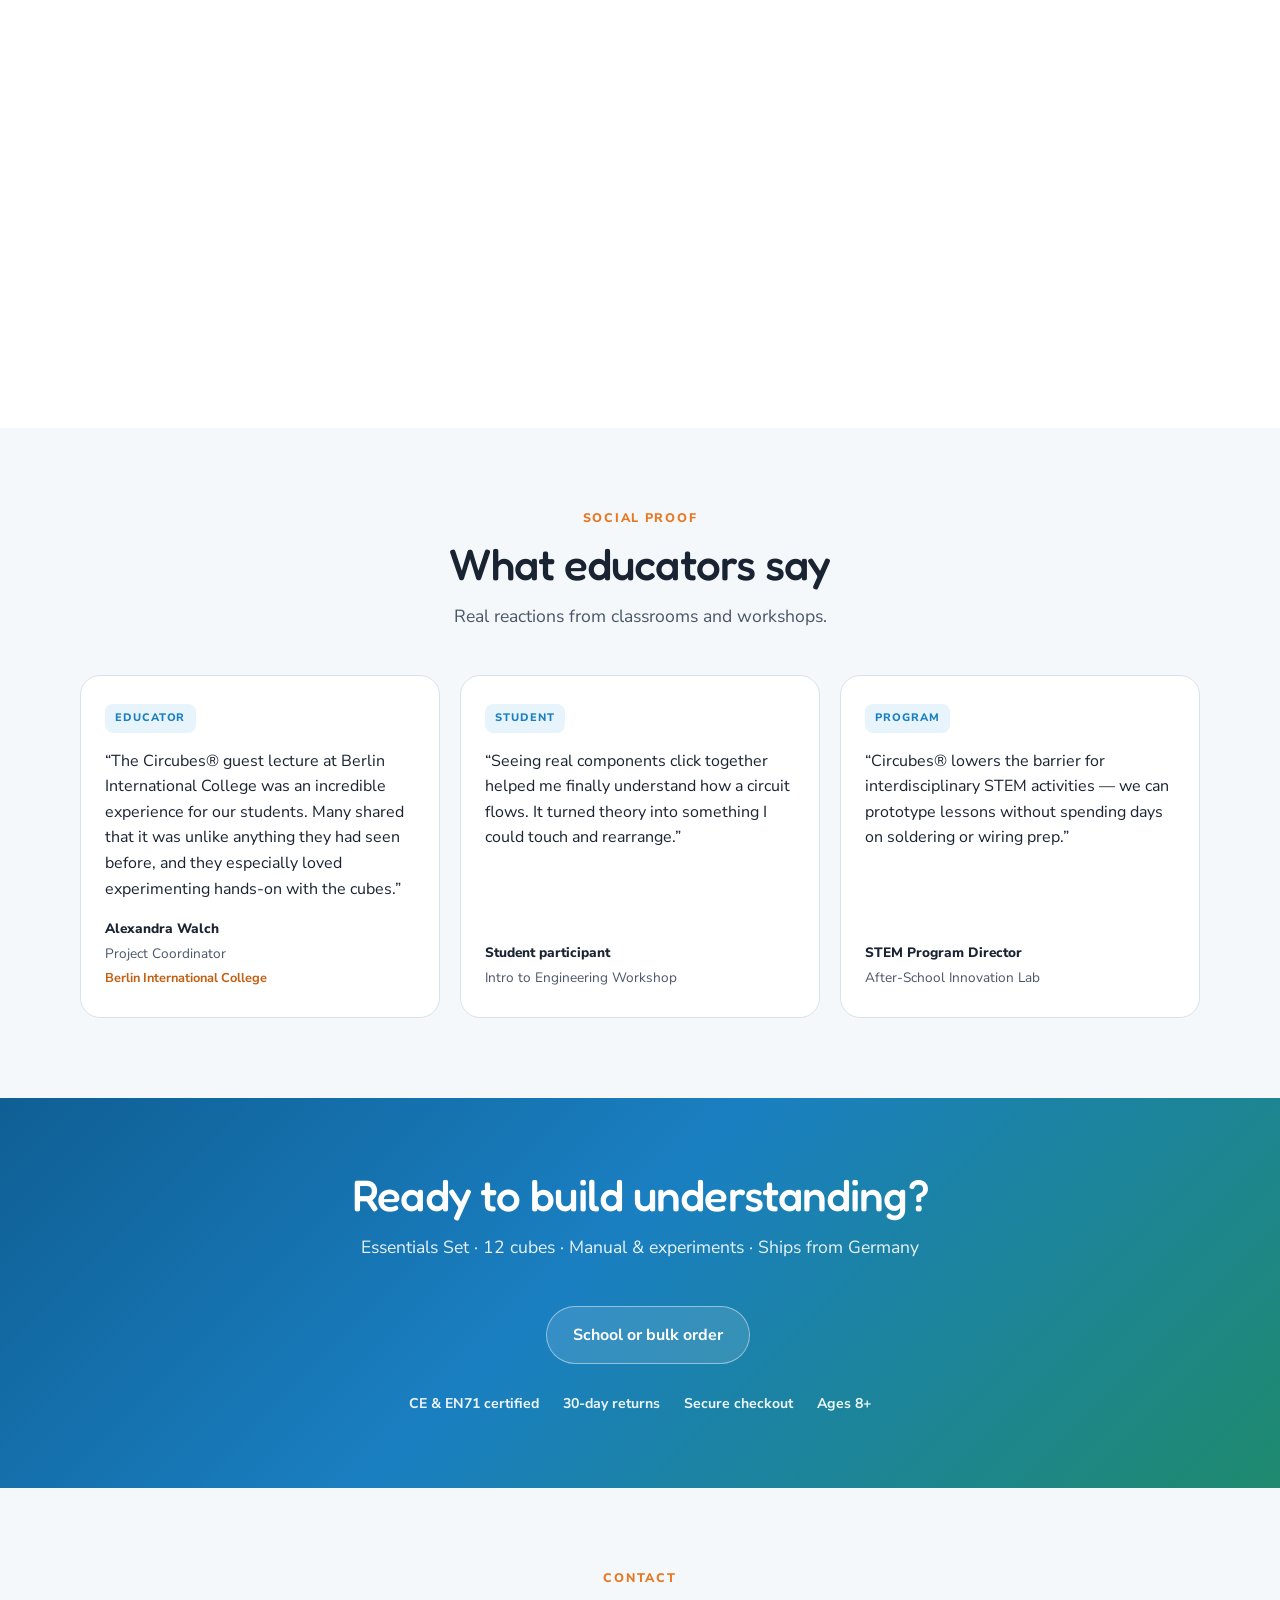
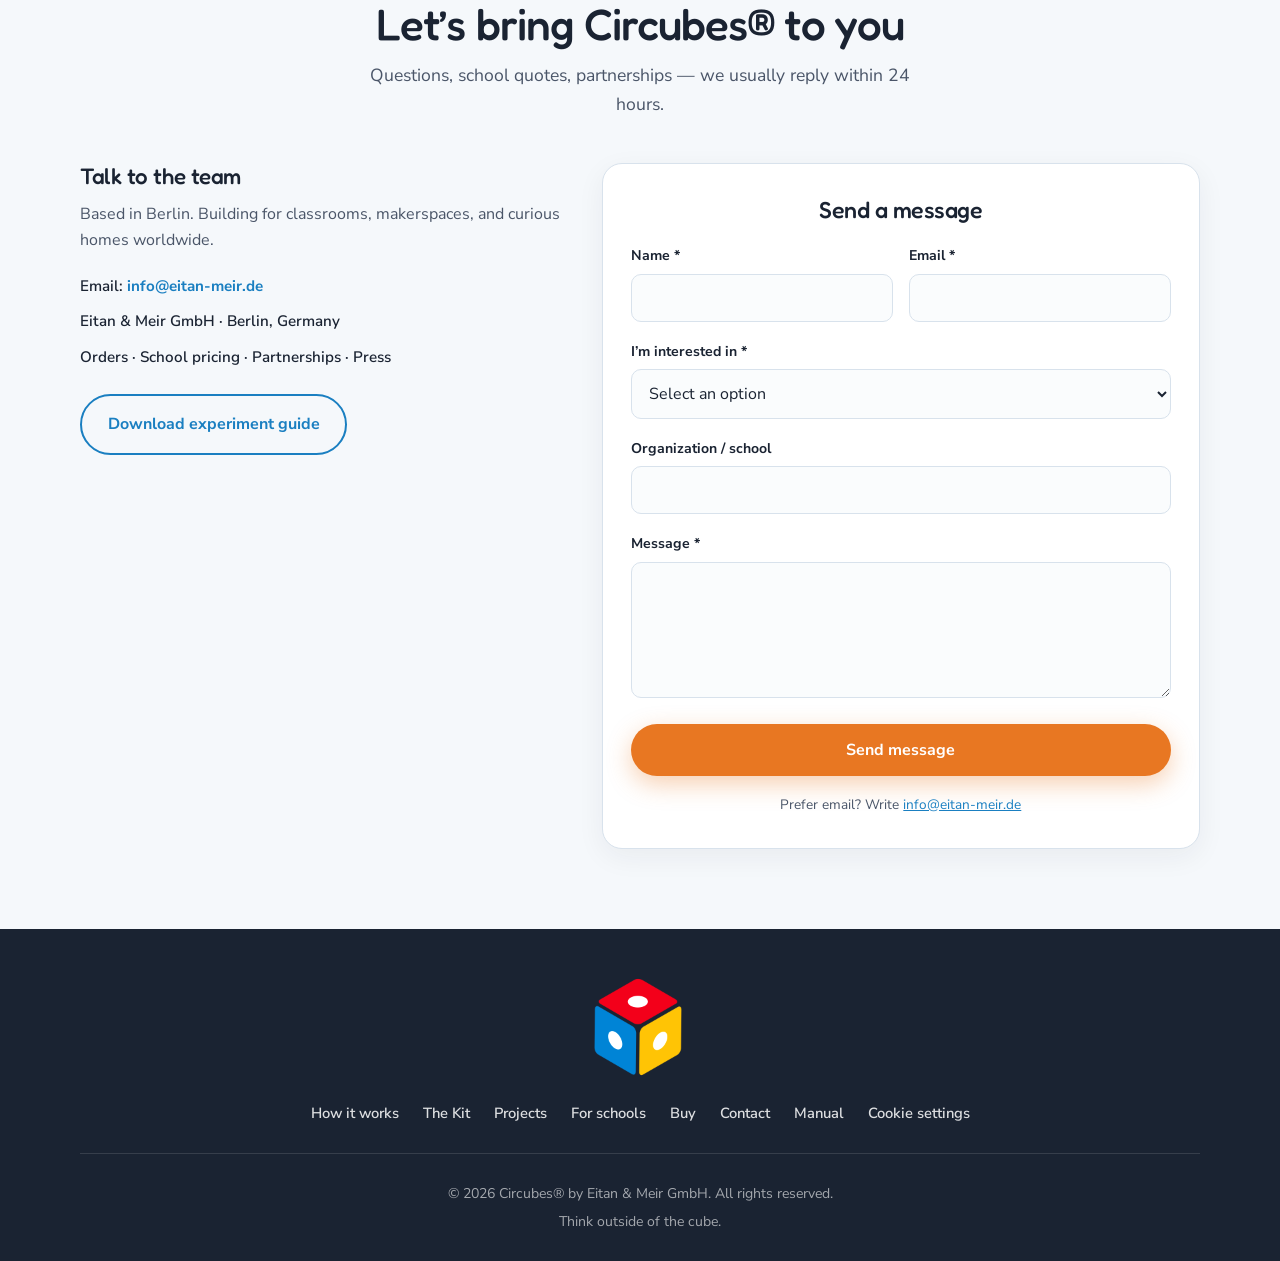
==== commit 62c1a469: "fix" ====
--- a/index.html
+++ b/index.html
@@ -243,7 +243,7 @@
             </div>
             <div class="hero-actions">
                 <stripe-buy-button
-                    buy-button-id="buy_btn_1U3aZBAJLxLrpm5q1j4MRkDb"
+                    buy-button-id="buy_btn_1U52D9AJLxLrpm5qCvcIbwND"
                     publishable-key="pk_live_51SkRGAAJLxLrpm5qf7RqXzTUPRc53zvWkfSmdkyWSQ9QnMiZgFvE02sZ34ksSjhMv2gxTCOvYwGcNrn5qOR9tMCM00yjJifaCA"
                 ></stripe-buy-button>
                 <a href="#how" class="btn btn-ghost">See how it works</a>
@@ -526,7 +526,7 @@
             <p class="section-sub">Essentials Set · 12 cubes · Manual &amp; experiments · Ships from Germany</p>
             <div class="buy-band-actions">
                 <stripe-buy-button
-                    buy-button-id="buy_btn_1U3aZBAJLxLrpm5q1j4MRkDb"
+                    buy-button-id="buy_btn_1U52D9AJLxLrpm5qCvcIbwND"
                     publishable-key="pk_live_51SkRGAAJLxLrpm5qf7RqXzTUPRc53zvWkfSmdkyWSQ9QnMiZgFvE02sZ34ksSjhMv2gxTCOvYwGcNrn5qOR9tMCM00yjJifaCA"
                 ></stripe-buy-button>
                 <a href="#contact" class="btn btn-ghost">School or bulk order</a>
